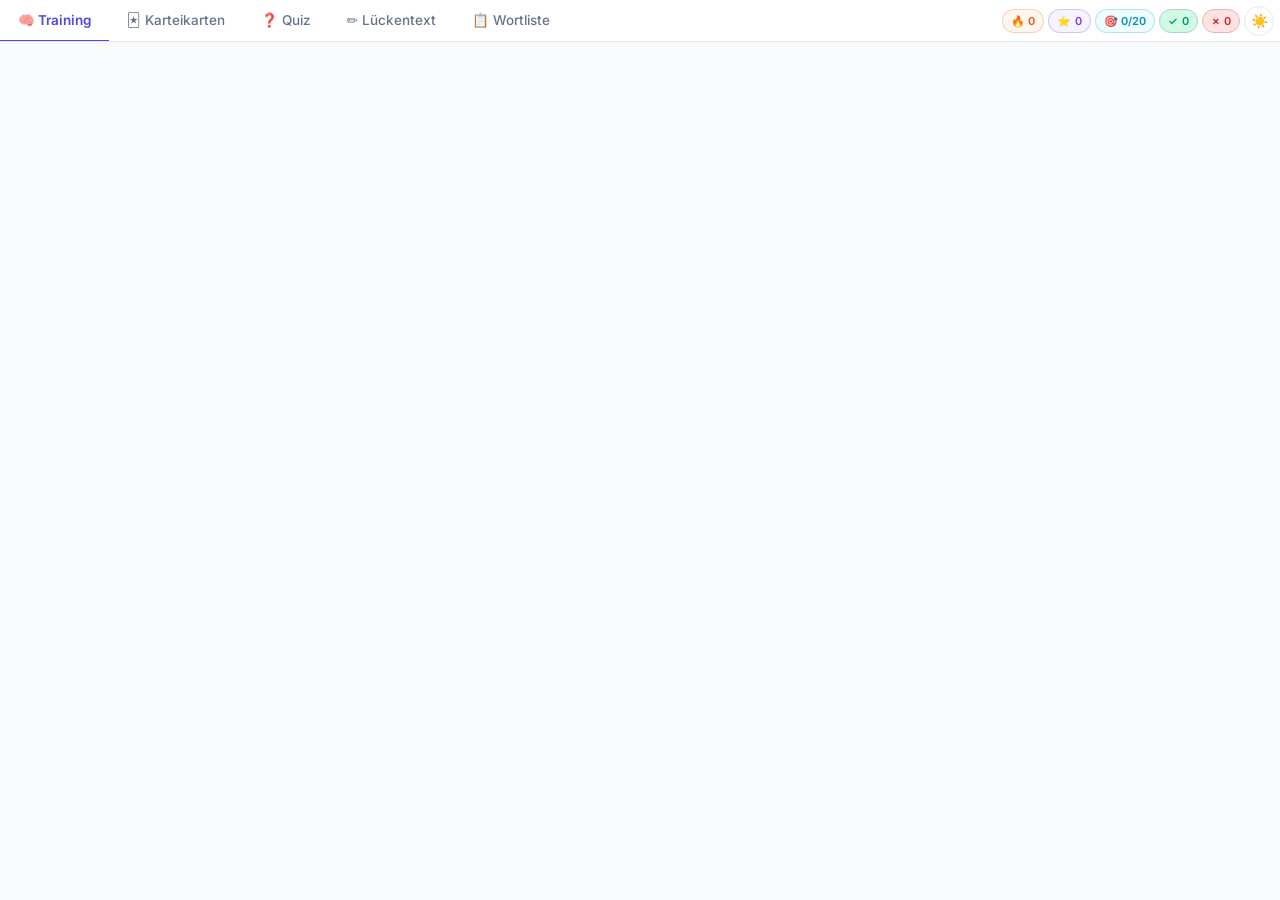
==== English_Trainer.html @ cdb7d118 "JS ANpassung" ====
<!DOCTYPE html>
<html lang="de">
<head>
<meta charset="UTF-8">
<meta name="viewport" content="width=device-width, initial-scale=1.0">
<link rel="manifest" href="manifest.json">
<meta name="theme-color" content="#4f46e5">
<meta name="apple-mobile-web-app-capable" content="yes">
<meta name="apple-mobile-web-app-status-bar-style" content="default">
<meta name="apple-mobile-web-app-title" content="English Trainer">
<link rel="apple-touch-icon" href="icon-192.png">
<title>English Trainer 🇬🇧</title>
<link rel="preconnect" href="https://fonts.googleapis.com">
<link rel="preconnect" href="https://fonts.gstatic.com" crossorigin>
<link href="https://fonts.googleapis.com/css2?family=Inter:wght@400;500;600;700;800&display=swap" rel="stylesheet">
<style>
/* ─────────────────────────────────────────────
   Theme variables (Notion / Linear-Stil)
   ─────────────────────────────────────────────*/
:root {
  --primary: #4f46e5;
  --primary2: #6366f1;
  --primary-soft: #818cf8;
  --primary-bg: #eef2ff;
  --ok: #059669;
  --ok-bg: #d1fae5;
  --ok-text: #065f46;
  --err: #dc2626;
  --err-bg: #fee2e2;
  --err-text: #991b1b;
  --warn: #f59e0b;
  --warn-bg: #fef3c7;
  --warn-text: #92400e;
  --bg: #f8fafc;
  --card: #ffffff;
  --card-hover: #fafbff;
  --text: #0f172a;
  --text-soft: #334155;
  --muted: #64748b;
  --border: #e5e7eb;
  --border-strong: #cbd5e1;
  --header-bg: rgba(255,255,255,.85);
  --nav-bg: rgba(255,255,255,.9);
  --sh-sm: 0 1px 2px rgba(15,23,42,.04), 0 1px 3px rgba(15,23,42,.05);
  --sh: 0 1px 2px rgba(15,23,42,.04), 0 4px 12px rgba(15,23,42,.06);
  --sh-lg: 0 10px 30px rgba(15,23,42,.10), 0 4px 10px rgba(15,23,42,.04);
  --radius: 14px;
  --radius-sm: 10px;
  --radius-lg: 18px;
  --radius-full: 9999px;
}
body.dark {
  --primary: #818cf8;
  --primary2: #a5b4fc;
  --primary-soft: #6366f1;
  --primary-bg: rgba(129,140,248,.12);
  --ok: #34d399;
  --ok-bg: rgba(52,211,153,.14);
  --ok-text: #a7f3d0;
  --err: #f87171;
  --err-bg: rgba(248,113,113,.14);
  --err-text: #fecaca;
  --warn: #fbbf24;
  --warn-bg: rgba(251,191,36,.14);
  --warn-text: #fde68a;
  --bg: #0b1220;
  --card: #111a2e;
  --card-hover: #15203a;
  --text: #e2e8f0;
  --text-soft: #cbd5e1;
  --muted: #94a3b8;
  --border: #1f2a44;
  --border-strong: #334155;
  --header-bg: rgba(13,21,38,.85);
  --nav-bg: rgba(13,21,38,.9);
  --sh-sm: 0 1px 2px rgba(0,0,0,.4);
  --sh: 0 2px 6px rgba(0,0,0,.35), 0 8px 20px rgba(0,0,0,.25);
  --sh-lg: 0 16px 40px rgba(0,0,0,.55), 0 4px 12px rgba(0,0,0,.3);
}

*{box-sizing:border-box;margin:0;padding:0;}
html,body{min-height:100vh;}
body{font-family:'Inter','Segoe UI',system-ui,-apple-system,sans-serif;background:var(--bg);color:var(--text);-webkit-font-smoothing:antialiased;-moz-osx-font-smoothing:grayscale;transition:background-color .3s ease, color .3s ease;font-feature-settings:'cv02','cv03','cv04','cv11';}

/* ── Header ── */
header{display:none;}
.hd-stats{display:flex;gap:4px;align-items:center;padding:0 6px 0 2px;flex-shrink:0;}
.stat{padding:4px 8px;border-radius:var(--radius-full);font-weight:600;font-size:11px;letter-spacing:.01em;border:1px solid var(--border);background:var(--card);}
.stat-ok{color:var(--ok);border-color:color-mix(in srgb,var(--ok) 25%,var(--border));background:var(--ok-bg);}
.stat-err{color:var(--err);border-color:color-mix(in srgb,var(--err) 25%,var(--border));background:var(--err-bg);}
.theme-toggle{width:30px;height:30px;border-radius:var(--radius-full);border:1px solid var(--border);background:transparent;color:var(--text);cursor:pointer;font-size:14px;display:inline-flex;align-items:center;justify-content:center;flex-shrink:0;}
.theme-toggle:hover{background:var(--card);}

/* ── Tabs ── */
nav{background:var(--nav-bg);backdrop-filter:saturate(180%) blur(10px);-webkit-backdrop-filter:saturate(180%) blur(10px);display:flex;align-items:center;border-bottom:1px solid var(--border);position:sticky;top:0;z-index:10;}.nav-tabs{display:flex;flex:1;overflow-x:auto;min-width:0;}
.tab{padding:12px 18px;border:none;background:none;cursor:pointer;font-family:inherit;font-size:13.5px;font-weight:500;color:var(--muted);white-space:nowrap;border-bottom:2px solid transparent;margin-bottom:-1px;transition:color .18s ease, border-color .18s ease, background .18s ease;}
.tab:hover{color:var(--text);background:var(--primary-bg);}
.tab.active{color:var(--primary);border-bottom-color:var(--primary);font-weight:600;}

/* ── Main ── */
main{padding:28px 24px 60px;max-width:820px;margin:0 auto;}

/* ── Progress bar ── */
.progress-wrap{margin-bottom:20px;}
.progress-label{display:flex;justify-content:space-between;font-size:12px;color:var(--muted);margin-bottom:6px;letter-spacing:.02em;font-weight:500;}
.progress-bar{height:5px;background:var(--border);border-radius:var(--radius-full);overflow:hidden;}
.progress-fill{height:100%;background:linear-gradient(90deg,var(--primary-soft),var(--primary));border-radius:var(--radius-full);transition:width .45s cubic-bezier(.4,0,.2,1);}

/* ── Flashcard ── */
.scene{perspective:1400px;height:460px;margin-bottom:14px;}
.flashcard{width:100%;height:100%;position:relative;transform-style:preserve-3d;transition:transform .65s cubic-bezier(.4,0,.2,1);cursor:pointer;}
.flashcard.flipped{transform:rotateY(180deg);}
.face{position:absolute;inset:0;backface-visibility:hidden;-webkit-backface-visibility:hidden;border-radius:var(--radius-lg);background:var(--card);box-shadow:var(--sh-lg);border:1px solid var(--border);display:flex;flex-direction:column;align-items:center;justify-content:center;padding:20px 16px;overflow:hidden;}
.face-back{transform:rotateY(180deg);align-items:flex-start;justify-content:flex-start;overflow-y:auto;-webkit-overflow-scrolling:touch;}.face.face-back{overflow:hidden auto;}

.fc-image{width:100%;max-height:220px;object-fit:cover;border-radius:var(--radius-sm);margin-bottom:18px;box-shadow:var(--sh-sm);}
.fc-img-placeholder{width:84px;height:84px;border-radius:50%;display:flex;align-items:center;justify-content:center;font-size:36px;margin-bottom:18px;background:var(--primary-bg);color:var(--primary);}
.fc-word{font-size:34px;font-weight:800;color:var(--text);text-align:center;line-height:1.15;margin-bottom:8px;letter-spacing:-.02em;}
.fc-pronunciation{font-size:15px;color:var(--muted);margin-bottom:14px;font-family:'Inter',sans-serif;letter-spacing:.01em;}
.fc-badges{display:flex;gap:8px;flex-wrap:wrap;justify-content:center;margin-bottom:14px;}
.fc-hint{font-size:12px;color:var(--muted);opacity:.7;position:absolute;bottom:18px;letter-spacing:.02em;}

.back-translation{font-size:24px;font-weight:700;color:var(--text);margin-bottom:14px;letter-spacing:-.01em;}
.back-def{font-size:14px;line-height:1.65;color:var(--text-soft);margin-bottom:16px;border-left:3px solid var(--primary);padding-left:12px;}
.back-ex{font-size:13px;color:var(--text-soft);line-height:1.6;background:var(--primary-bg);border-radius:var(--radius-sm);padding:10px 14px;margin-bottom:8px;}
.back-ex strong{color:var(--primary);font-size:11px;display:block;margin-bottom:4px;letter-spacing:.04em;font-weight:600;}
.fc-front-example{font-size:13px;color:var(--text-soft);font-style:italic;line-height:1.6;background:var(--primary-bg);border-radius:var(--radius-sm);padding:10px 14px;text-align:center;margin-top:10px;width:100%;}
.back-translation-small{font-size:13px;color:var(--muted);margin-top:14px;padding-top:12px;border-top:1px solid var(--border);}
.back-section-label{font-size:11px;font-weight:600;text-transform:uppercase;letter-spacing:.06em;color:var(--muted);margin-bottom:6px;}

.fc-actions{display:flex;gap:12px;justify-content:center;margin-top:4px;}
@media(max-width:540px){
  .fc-actions{position:fixed;bottom:0;left:0;right:0;margin:0;padding:10px 12px;padding-bottom:max(10px,env(safe-area-inset-bottom));background:var(--card);border-top:1px solid var(--border);z-index:54;gap:8px;}
  .fc-actions .btn{flex:1;padding:14px 10px;font-size:15px;}
}

/* ── Quiz ── */
.quiz-question{background:var(--card);border-radius:var(--radius);padding:28px;box-shadow:var(--sh);border:1px solid var(--border);margin-bottom:18px;text-align:center;}
.quiz-word{font-size:32px;font-weight:800;color:var(--text);margin-bottom:8px;letter-spacing:-.02em;}
.quiz-sub{font-size:13px;color:var(--muted);letter-spacing:.02em;text-transform:uppercase;font-weight:500;}
.quiz-dir-row,.dir-toggle-row{display:flex;gap:5px;margin-bottom:8px;}
.qdt-btn{flex:1;padding:7px 6px;border-radius:8px;border:1.5px solid var(--border);background:var(--card);font-size:12px;font-weight:600;color:var(--muted);cursor:pointer;transition:background .15s,color .15s,border-color .15s;}
.qdt-btn.active{background:var(--primary);color:#fff;border-color:var(--primary);}
.quiz-choices{display:grid;grid-template-columns:1fr 1fr;gap:10px;margin-bottom:16px;}
.choice{padding:14px 16px;background:var(--card);border:1.5px solid var(--border);border-radius:var(--radius-sm);cursor:pointer;font-family:inherit;font-size:14px;font-weight:500;transition:all .18s ease;text-align:left;color:var(--text);display:-webkit-box;-webkit-line-clamp:2;-webkit-box-orient:vertical;overflow:hidden;}
.choice:hover:not(:disabled){border-color:var(--primary);background:var(--primary-bg);transform:translateY(-1px);box-shadow:var(--sh-sm);}
.choice.correct{border-color:var(--ok);background:var(--ok-bg);color:var(--ok-text);animation:pulseOk .6s ease;}
.choice.wrong{border-color:var(--err);background:var(--err-bg);color:var(--err-text);}
.choice:disabled{cursor:default;}
@keyframes pulseOk{0%{box-shadow:0 0 0 0 color-mix(in srgb,var(--ok) 45%,transparent);}70%{box-shadow:0 0 0 12px transparent;}100%{box-shadow:0 0 0 0 transparent;}}
.quiz-feedback{text-align:center;font-size:14px;font-weight:600;padding:12px;border-radius:var(--radius-sm);margin-bottom:12px;}
.quiz-feedback.ok{background:var(--ok-bg);color:var(--ok-text);}
.quiz-feedback.err{background:var(--err-bg);color:var(--err-text);}

/* ── Fill-in-the-blank ── */
.fill-card{background:var(--card);border-radius:var(--radius);padding:28px;box-shadow:var(--sh);border:1px solid var(--border);margin-bottom:18px;}
.fill-label{font-size:11px;font-weight:600;text-transform:uppercase;letter-spacing:.06em;color:var(--muted);margin-bottom:14px;}
.fill-sentence{font-size:19px;line-height:1.8;color:var(--text);margin-bottom:20px;}
.blank{display:inline-block;min-width:120px;border-bottom:2.5px solid var(--primary);color:var(--primary);font-weight:700;padding:0 4px;}
.fill-input-row{display:flex;gap:10px;align-items:center;}
.fill-input{flex:1;padding:12px 16px;border:1.5px solid var(--border);border-radius:var(--radius-sm);font-family:inherit;font-size:15px;outline:none;background:var(--card);color:var(--text);transition:border-color .18s ease, box-shadow .18s ease, background .18s ease;}
.fill-input:focus{border-color:var(--primary);box-shadow:0 0 0 3px color-mix(in srgb,var(--primary) 20%,transparent);}
.fill-input.ok{border-color:var(--ok);background:var(--ok-bg);color:var(--ok-text);}
.fill-input.err{border-color:var(--err);background:var(--err-bg);color:var(--err-text);}
.fill-input.live-ok{border-color:var(--ok);box-shadow:0 0 0 3px color-mix(in srgb,var(--ok) 18%,transparent);}
.fill-result{margin-top:14px;padding:12px 16px;border-radius:var(--radius-sm);font-size:14px;line-height:1.6;}
.fill-result.ok{background:var(--ok-bg);color:var(--ok-text);}
.fill-result.err{background:var(--err-bg);color:var(--err-text);}

/* ── Word List ── */
.list-header{display:flex;justify-content:space-between;align-items:baseline;gap:12px;flex-wrap:wrap;margin-bottom:14px;}
.list-header h2{font-size:16px;font-weight:700;color:var(--text);letter-spacing:-.01em;}
.search-bar{position:relative;margin-bottom:14px;}
.search-bar input{width:100%;padding:11px 14px 11px 38px;border:1.5px solid var(--border);border-radius:var(--radius-sm);font-family:inherit;font-size:14px;outline:none;background:var(--card);color:var(--text);transition:border-color .18s ease, box-shadow .18s ease;}
.search-bar input:focus{border-color:var(--primary);box-shadow:0 0 0 3px color-mix(in srgb,var(--primary) 18%,transparent);}
.search-bar::before{content:'🔍';position:absolute;left:12px;top:50%;transform:translateY(-50%);font-size:13px;opacity:.7;pointer-events:none;}
.search-clear{position:absolute;right:10px;top:50%;transform:translateY(-50%);border:none;background:transparent;cursor:pointer;color:var(--muted);font-size:16px;padding:4px;line-height:1;border-radius:var(--radius-full);display:none;}
.search-clear:hover{color:var(--text);background:var(--border);}
.search-bar.has-value .search-clear{display:inline-block;}
.list-filters{display:flex;gap:6px;flex-wrap:wrap;margin-bottom:14px;}
.filter-btn{padding:5px 12px;border-radius:var(--radius-full);border:1px solid var(--border);background:var(--card);cursor:pointer;font-family:inherit;font-size:12.5px;font-weight:500;color:var(--muted);transition:all .18s ease;display:inline-flex;align-items:center;gap:4px;}
.filter-btn:hover{border-color:var(--primary);color:var(--text);background:var(--primary-bg);}
.filter-btn.active{border-color:var(--primary);color:var(--primary);background:var(--primary-bg);font-weight:600;}
.word-grid{display:grid;grid-template-columns:1fr;gap:10px;}
.word-card{background:var(--card);border-radius:var(--radius);padding:14px 16px;border:1px solid var(--border);cursor:pointer;transition:transform .15s ease, box-shadow .15s ease, border-color .15s ease;}
.word-card:hover{transform:translateY(-1px);box-shadow:var(--sh);border-color:var(--border-strong);}
.wc-top{display:flex;align-items:center;gap:12px;}
.wc-thumb{width:52px;height:52px;border-radius:var(--radius-sm);object-fit:cover;flex-shrink:0;box-shadow:var(--sh-sm);}
.wc-thumb-fallback{width:52px;height:52px;border-radius:var(--radius-sm);background:var(--primary-bg);color:var(--primary);display:flex;align-items:center;justify-content:center;font-size:22px;flex-shrink:0;}
.wc-body{flex:1;min-width:0;}
.wc-title-row{display:flex;align-items:center;gap:8px;flex-wrap:wrap;}
.wc-word{font-size:16px;font-weight:700;color:var(--text);letter-spacing:-.01em;}
.wc-pron{font-size:12.5px;color:var(--muted);}
.wc-translation{font-size:13.5px;color:var(--text-soft);margin-top:3px;}
.wc-meta{display:flex;gap:5px;align-items:center;flex-wrap:wrap;margin-left:auto;}
.wc-chev{color:var(--muted);font-size:14px;transition:transform .2s ease;margin-left:4px;}
.word-card.open .wc-chev{transform:rotate(180deg);}
.wc-detail{margin-top:14px;border-top:1px solid var(--border);padding-top:12px;display:none;}
.wc-detail.open{display:block;}
.wc-detail p{font-size:13px;line-height:1.65;color:var(--text-soft);margin-bottom:8px;}
.wc-detail-img{width:100%;max-height:180px;object-fit:cover;border-radius:var(--radius-sm);margin-bottom:10px;box-shadow:var(--sh-sm);}
.wc-ex{background:var(--primary-bg);border-radius:var(--radius-sm);padding:8px 12px;font-size:13px;line-height:1.55;margin-bottom:6px;color:var(--text-soft);}

/* ── Empty / summary ── */
.summary-card{background:var(--card);border:1px solid var(--border);border-radius:var(--radius-lg);padding:44px 36px;box-shadow:var(--sh);text-align:center;}
.summary-emoji{font-size:54px;margin-bottom:14px;}
.summary-card h2{font-size:22px;font-weight:700;color:var(--text);margin-bottom:6px;letter-spacing:-.01em;}
.summary-card p{color:var(--muted);font-size:14.5px;margin-bottom:22px;}
.summary-stats{display:flex;gap:28px;justify-content:center;margin-bottom:24px;}
.ss{text-align:center;}
.ss-num{font-size:38px;font-weight:800;letter-spacing:-.02em;}
.ss-ok .ss-num{color:var(--ok);}
.ss-err .ss-num{color:var(--err);}
.ss-label{font-size:12px;color:var(--muted);letter-spacing:.04em;text-transform:uppercase;font-weight:500;}

/* ── Badges ── */
.badge{display:inline-flex;align-items:center;padding:2px 9px;border-radius:var(--radius-full);font-size:11px;font-weight:600;line-height:1.5;letter-spacing:.01em;border:1px solid transparent;}
.badge-A1,.badge-A2{background:var(--ok-bg);color:var(--ok-text);}
.badge-B1,.badge-B2{background:var(--warn-bg);color:var(--warn-text);}
.badge-C1,.badge-C2{background:var(--err-bg);color:var(--err-text);}
.badge-type{background:var(--primary-bg);color:var(--primary);}
.badge-cat-TV{background:#FEF3C7;color:#92400E;}
.badge-cat-Books{background:#EDE9FE;color:#5B21B6;}
.badge-cat-Kitchen{background:#D1FAE5;color:#065F46;}
.badge-cat-none{background:var(--border);color:var(--muted);}
body.dark .badge-cat-TV{background:rgba(252,211,77,.18);color:#fde68a;}
body.dark .badge-cat-Books{background:rgba(167,139,250,.18);color:#ddd6fe;}
body.dark .badge-cat-Kitchen{background:rgba(52,211,153,.18);color:#a7f3d0;}
.filter-group-label{font-size:11px;font-weight:600;text-transform:uppercase;letter-spacing:.06em;color:var(--muted);margin-bottom:6px;margin-top:10px;}

/* ── Buttons ── */
.btn{padding:10px 18px;border:1px solid transparent;border-radius:var(--radius-sm);cursor:pointer;font-family:inherit;font-size:13.5px;font-weight:600;transition:transform .15s ease, box-shadow .15s ease, background .15s ease, color .15s ease, border-color .15s ease;display:inline-flex;align-items:center;gap:7px;letter-spacing:.01em;}
.btn:hover{transform:translateY(-1px);box-shadow:var(--sh-sm);}
.btn:active{transform:translateY(0);}
.btn-primary{background:var(--primary);color:#fff;}
.btn-primary:hover{background:var(--primary2);}
.btn-ok{background:var(--ok);color:#fff;}
.btn-ok:hover{filter:brightness(1.05);}
.btn-err{background:var(--err);color:#fff;}
.btn-err:hover{filter:brightness(1.05);}
.btn-outline{border-color:var(--primary);color:var(--primary);background:transparent;}
.btn-outline:hover{background:var(--primary-bg);}
.btn-ghost{background:var(--card);color:var(--text);border-color:var(--border);}
.btn-ghost:hover{background:var(--card-hover);border-color:var(--border-strong);}
.btn-sm{padding:7px 14px;font-size:12.5px;}

/* ── Nav buttons row ── */
.nav-row{display:flex;justify-content:center;align-items:center;gap:14px;margin-top:6px;}
.nav-pos{font-size:13px;color:var(--muted);font-weight:500;}

/* ── Responsive ── */
@media(min-width:768px){
  .quiz-choices{grid-template-columns:1fr 1fr;}
  .word-grid{grid-template-columns:1fr 1fr;}
}
@media(max-width:540px){
  .quiz-choices{grid-template-columns:1fr;}
  .fc-word{font-size:22px;}
  main{padding:10px 12px 130px;}
  .hd-stats{gap:4px;}
  .scene{height:320px;}
  .quiz-question{padding:16px 14px;margin-bottom:8px;}
  .face{padding:12px 10px;}
  .quiz-word{font-size:26px;}
  .quiz-sub{font-size:11px;margin-bottom:4px;}
  .fc-front-example{font-size:12px;padding:8px 10px;margin-top:8px;}
  .choice{padding:10px 12px;font-size:13px;min-height:42px;}
  .quiz-choices{gap:6px;margin-bottom:8px;}
  .quiz-feedback{font-size:13px;padding:10px;}
  .fill-card{padding:12px 12px;margin-bottom:8px;}
  .fill-sentence{font-size:17px;}
  .fill-label{font-size:10px;margin-bottom:10px;}
  .nav-row{display:none;}
  .tab .tab-label{display:none;}
  .tab{padding:8px 9px;font-size:14px;}
  .round-result{padding:16px 14px 80px;}
  .round-score-circle{width:100px;height:100px;}
  .round-score-num{font-size:28px;}
  .srs-dash{grid-template-columns:repeat(2,1fr);}
}


/* ── Flash-Modus Runden-Picker ── */
.flash-picker{background:var(--card);border:1px solid var(--border);border-radius:var(--radius-lg);padding:20px 16px;box-shadow:var(--sh);text-align:center;max-width:420px;margin:0 auto;}
.flash-picker-emoji{font-size:52px;margin-bottom:12px;line-height:1;}
.flash-picker h2{font-size:20px;font-weight:800;letter-spacing:-.02em;margin-bottom:6px;color:var(--text);}
.flash-picker p{color:var(--muted);font-size:14px;margin-bottom:22px;line-height:1.5;}
.flash-picker-grid{display:grid;grid-template-columns:1fr 1fr;gap:10px;margin-bottom:10px;}
.fp-btn{padding:18px 10px;background:var(--card);border:1.5px solid var(--border);border-radius:var(--radius-sm);cursor:pointer;font-family:inherit;font-size:15px;font-weight:700;color:var(--text);transition:all .18s ease;line-height:1.2;}
.fp-btn small{display:block;font-size:11px;font-weight:400;color:var(--muted);margin-top:3px;}
.fp-btn:hover{border-color:var(--primary);background:var(--primary-bg);color:var(--primary);}
.fp-btn:hover small{color:var(--primary);}
.fp-btn.fp-featured{border-color:var(--primary);background:var(--primary-bg);color:var(--primary);}
.fp-btn.fp-featured small{color:var(--primary-soft);}
.fp-btn-all{width:100%;padding:12px;background:transparent;border:1px dashed var(--border-strong);border-radius:var(--radius-sm);cursor:pointer;font-family:inherit;font-size:13.5px;font-weight:500;color:var(--muted);transition:all .18s ease;}
.fp-btn-all:hover{color:var(--text);border-color:var(--primary);}

/* ── Quiz-Bild-Header ── */
.quiz-img-wrap{width:100%;height:200px;background:var(--primary-bg);display:flex;align-items:center;justify-content:center;padding:10px;border-radius:var(--radius) var(--radius) 0 0;}
.quiz-img-hd{max-width:100%;max-height:180px;object-fit:contain;border-radius:8px;display:block;}
.quiz-img-ph{width:100%;height:180px;display:flex;align-items:center;justify-content:center;font-size:64px;}
@media(max-width:540px){
  .quiz-img-wrap{height:130px;}
  .quiz-img-hd{max-height:110px;}
  .quiz-img-ph{height:110px;font-size:40px;}
}

.quiz-example{font-size:12px;color:var(--muted);font-style:italic;margin-top:8px;padding:6px 10px;background:var(--bg);border-radius:var(--radius-sm);text-align:left;line-height:1.55;border-left:2px solid var(--border);}
.quiz-example .ex-blank{font-weight:700;color:var(--primary);font-style:normal;background:var(--primary-bg);padding:1px 4px;border-radius:3px;}
@media(max-width:540px){.quiz-example{font-size:11px;margin-top:6px;padding:5px 8px;}}
/* ── Auto-Advance Timer-Bar (korrekte Antwort) ── */
.auto-adv-bar{height:3px;background:var(--border);border-radius:var(--radius-full);overflow:hidden;margin-top:8px;}
.auto-adv-fill{height:100%;background:var(--ok);border-radius:var(--radius-full);animation:autoFill 1.5s linear forwards;}
@keyframes autoFill{from{width:0%}to{width:100%}}

/* ── Sticky Mobile Action Bar (Weiter / Überspringen) ── */
#mobileNextBar{
  display:none;
  position:fixed;
  bottom:0;left:0;right:0;
  background:var(--card);
  border-top:1px solid var(--border);
  padding:10px 16px;
  padding-bottom:max(10px,env(safe-area-inset-bottom));
  z-index:60;
  box-shadow:0 -4px 20px rgba(15,23,42,.14);
  animation:slideUp .22s cubic-bezier(.4,0,.2,1);
}
@keyframes slideUp{from{transform:translateY(100%);}to{transform:translateY(0);}}
#mobileNextBar .mnb-btn{
  display:block;width:100%;padding:15px;
  background:var(--primary);color:#fff;border:none;
  border-radius:var(--radius-sm);font-family:inherit;
  font-size:16px;font-weight:700;cursor:pointer;
  letter-spacing:.01em;transition:filter .15s;
}
#mobileNextBar .mnb-btn:active{filter:brightness(.92);}
@media(min-width:541px){#mobileNextBar{display:none !important;}}

/* ── Subtle focus ring for accessibility ── */
:focus-visible{outline:2px solid var(--primary);outline-offset:2px;border-radius:var(--radius-sm);}

/* ═══════════════════════════════════════════════
   🧠 SRS (Spaced Repetition) – Dashboard, Level-Badges, Training-Buttons
   ═══════════════════════════════════════════════ */
.srs-dash{display:grid;grid-template-columns:repeat(4,1fr);gap:10px;margin-bottom:20px;}
.srs-dash-item{background:var(--card);border:1px solid var(--border);border-radius:var(--radius);padding:14px 12px;text-align:center;box-shadow:var(--sh-sm);transition:transform .15s ease, box-shadow .15s ease;}
.srs-dash-item:hover{transform:translateY(-2px);box-shadow:var(--sh);}
.srs-dash-num{font-size:26px;font-weight:800;line-height:1;color:var(--text);letter-spacing:-.02em;}
.srs-dash-label{font-size:11px;font-weight:600;color:var(--muted);text-transform:uppercase;letter-spacing:.06em;margin-top:6px;}
.srs-dash-item.due .srs-dash-num{color:var(--primary);}
.srs-dash-item.new .srs-dash-num{color:var(--warn);}
.srs-dash-item.learn .srs-dash-num{color:#2563eb;}
.srs-dash-item.mastered .srs-dash-num{color:var(--ok);}
@media (max-width:640px){
  .srs-dash{grid-template-columns:repeat(2,1fr);}
}

.srs-actions{display:flex;gap:10px;justify-content:center;flex-wrap:wrap;margin-top:14px;}
.srs-actions .btn{min-width:150px;}
.btn-srs-ok{background:var(--ok);color:#fff;border:1px solid var(--ok);}
.btn-srs-ok:hover{filter:brightness(.95);}
.btn-srs-err{background:var(--err);color:#fff;border:1px solid var(--err);}
.btn-srs-err:hover{filter:brightness(.95);}

.srs-empty{background:var(--card);border:1px solid var(--border);border-radius:var(--radius-lg);padding:48px 28px;text-align:center;box-shadow:var(--sh);}
.srs-empty-emoji{font-size:54px;margin-bottom:14px;}
.srs-empty h2{font-size:22px;font-weight:700;margin-bottom:6px;}
.srs-empty p{color:var(--muted);font-size:14.5px;margin-bottom:22px;}

/* Level-Badges */
.level-badge{display:inline-flex;align-items:center;gap:4px;padding:2px 8px;border-radius:var(--radius-full);font-size:11px;font-weight:600;letter-spacing:.02em;border:1px solid transparent;}
.lvl-0{background:var(--warn-bg);color:var(--warn-text);border-color:rgba(245,158,11,.3);}
.lvl-1,.lvl-2{background:#dbeafe;color:#1e40af;border-color:rgba(37,99,235,.25);}
body.dark .lvl-1,body.dark .lvl-2{background:rgba(59,130,246,.15);color:#93c5fd;border-color:rgba(59,130,246,.35);}
.lvl-3,.lvl-4{background:#e0e7ff;color:#3730a3;border-color:rgba(79,70,229,.25);}
body.dark .lvl-3,body.dark .lvl-4{background:rgba(129,140,248,.15);color:#c7d2fe;border-color:rgba(129,140,248,.35);}
.lvl-5,.lvl-6{background:#f3e8ff;color:#6b21a8;border-color:rgba(147,51,234,.25);}
body.dark .lvl-5,body.dark .lvl-6{background:rgba(168,85,247,.15);color:#e9d5ff;border-color:rgba(168,85,247,.35);}
.lvl-7{background:var(--ok-bg);color:var(--ok-text);border-color:rgba(5,150,105,.3);}
.due-pill{display:inline-block;background:var(--primary-bg);color:var(--primary);font-size:10px;font-weight:700;padding:1px 7px;border-radius:var(--radius-full);letter-spacing:.04em;text-transform:uppercase;margin-left:6px;}

.srs-settings-row{display:flex;justify-content:flex-end;margin-top:18px;}
.srs-reset-btn{background:transparent;color:var(--muted);border:1px dashed var(--border-strong);padding:6px 12px;border-radius:var(--radius-sm);font-size:12px;font-weight:500;cursor:pointer;transition:color .15s, border-color .15s;}
.srs-reset-btn:hover{color:var(--err);border-color:var(--err);}

.srs-intro{background:var(--primary-bg);border:1px solid rgba(99,102,241,.25);border-radius:var(--radius);padding:8px 12px;margin-bottom:10px;font-size:12px;color:var(--text-soft);}
.srs-intro strong{color:var(--primary);}

/* Sync-Badge & Leiste */
.sync-row{display:flex;justify-content:flex-end;align-items:center;gap:8px;margin-bottom:12px;flex-wrap:wrap;}
.sync-badge{display:inline-flex;align-items:center;gap:6px;padding:5px 12px;border-radius:var(--radius-full);font-size:12px;font-weight:600;letter-spacing:.01em;border:1px solid var(--border);background:var(--card);cursor:pointer;user-select:none;transition:all .15s ease;}
.sync-badge:hover{border-color:var(--border-strong);background:var(--card-hover);}
.sync-ok{color:var(--ok);border-color:color-mix(in srgb,var(--ok) 25%,var(--border));background:var(--ok-bg);}
.sync-off{color:var(--muted);border-style:dashed;}
.sync-err{color:var(--err);border-color:color-mix(in srgb,var(--err) 25%,var(--border));background:var(--err-bg);}
.sync-active{color:var(--primary);border-color:color-mix(in srgb,var(--primary) 30%,var(--border));background:var(--primary-bg);}
.sync-manual-btn{background:transparent;border:1px solid var(--border);color:var(--muted);padding:5px 12px;border-radius:var(--radius-full);font-size:12px;font-weight:500;cursor:pointer;transition:all .15s ease;}
.sync-manual-btn:hover{color:var(--primary);border-color:var(--primary);}

/* Modal */
.modal-overlay{position:fixed;inset:0;background:rgba(15,23,42,.55);backdrop-filter:blur(4px);display:none;align-items:center;justify-content:center;z-index:100;padding:18px;}
.modal-overlay.open{display:flex;}
.modal{background:var(--card);color:var(--text);border-radius:var(--radius-lg);padding:24px;max-width:520px;width:100%;box-shadow:var(--sh-lg);border:1px solid var(--border);max-height:90vh;overflow-y:auto;}
.modal h2{font-size:19px;font-weight:700;letter-spacing:-.01em;margin-bottom:6px;}
.modal .modal-sub{color:var(--muted);font-size:13px;margin-bottom:16px;line-height:1.5;}
.modal label{display:block;font-size:12px;font-weight:600;color:var(--text-soft);margin-bottom:6px;letter-spacing:.02em;}
.modal .input{width:100%;padding:10px 12px;border:1px solid var(--border-strong);border-radius:var(--radius-sm);font-family:inherit;font-size:13px;background:var(--bg);color:var(--text);margin-bottom:14px;transition:border-color .15s;}
.modal .input:focus{outline:none;border-color:var(--primary);}
.modal .input.mono{font-family:'SFMono-Regular',Consolas,'Liberation Mono',Menlo,monospace;font-size:12px;}
.modal .hint{font-size:12.5px;color:var(--muted);background:var(--primary-bg);border-left:3px solid var(--primary);padding:10px 12px;border-radius:var(--radius-sm);margin-bottom:14px;line-height:1.5;}
.modal .hint code{background:var(--card);padding:1px 6px;border-radius:4px;font-size:11.5px;}
.modal .modal-msg{font-size:13px;margin:10px 0;min-height:18px;}
.modal-actions{display:flex;gap:10px;justify-content:flex-end;flex-wrap:wrap;margin-top:16px;}

/* ── Header-Stat-Badges (Streak, XP, Tagesziel) ── */
.hd-stats{flex-wrap:wrap;}
.stat-streak{color:#ea580c;border-color:rgba(234,88,12,.25);background:#fff7ed;}
body.dark .stat-streak{color:#fdba74;background:rgba(234,88,12,.18);border-color:rgba(234,88,12,.4);}
.stat-xp{color:#7c3aed;border-color:rgba(124,58,237,.25);background:#f5f3ff;}
body.dark .stat-xp{color:#c4b5fd;background:rgba(124,58,237,.18);border-color:rgba(124,58,237,.4);}
.stat-goal{color:#0891b2;border-color:rgba(8,145,178,.25);background:#ecfeff;}
body.dark .stat-goal{color:#67e8f9;background:rgba(8,145,178,.18);border-color:rgba(8,145,178,.4);}
@media (max-width:680px){
  .hd-stats .stat-ok,.hd-stats .stat-err{display:none;} /* Platz sparen am Handy */
}

/* ── Combo-Badge in Quiz/Fill Feedback ── */
.combo-badge{display:inline-block;margin-left:6px;background:linear-gradient(90deg,#f59e0b,#ea580c);color:#fff;padding:2px 10px;border-radius:var(--radius-full);font-size:12px;font-weight:700;letter-spacing:.02em;animation:pop .35s cubic-bezier(.34,1.56,.64,1);}
@keyframes pop{0%{transform:scale(.7);opacity:0;}100%{transform:scale(1);opacity:1;}}

/* ── 10er-Runden-Auswertung ── */
.round-result{background:var(--card);border:1px solid var(--border);border-radius:var(--radius-lg);box-shadow:var(--sh);padding:20px 18px 80px;text-align:center;}
.round-emoji{font-size:44px;margin-bottom:4px;line-height:1;}
.round-title{font-size:20px;font-weight:800;letter-spacing:-.02em;margin-bottom:4px;}
.round-msg{color:var(--muted);font-size:13px;margin-bottom:12px;}
.round-score-circle{display:inline-flex;flex-direction:column;align-items:center;justify-content:center;width:120px;height:120px;border-radius:50%;background:var(--primary-bg);border:5px solid var(--primary);margin:4px auto 12px;}
.round-score-num{font-size:34px;font-weight:800;color:var(--primary);line-height:1;letter-spacing:-.03em;}
.round-score-of{font-size:18px;font-weight:600;color:var(--primary-soft);}
.round-score-pct{margin-top:4px;font-size:14px;font-weight:600;color:var(--text-soft);}
.round-mini-stats{display:flex;flex-wrap:wrap;justify-content:center;gap:8px;margin:10px auto 6px;max-width:560px;}
.rm{background:var(--bg);border:1px solid var(--border);border-radius:var(--radius-sm);padding:8px 14px;min-width:72px;}
.rm-num{font-size:16px;font-weight:700;color:var(--text);}
.rm-lbl{font-size:10px;color:var(--muted);font-weight:600;text-transform:uppercase;letter-spacing:.05em;margin-top:1px;}
.rm-err .rm-num{color:var(--err);}
.rm-bonus{background:linear-gradient(135deg,rgba(245,158,11,.18),rgba(234,88,12,.12));border-color:rgba(234,88,12,.35);}
.rm-bonus .rm-num{color:#ea580c;}
.round-wrong-list{margin:12px auto 0;text-align:left;background:var(--err-bg);border:1px solid color-mix(in srgb,var(--err) 25%,var(--border));border-radius:var(--radius-sm);padding:10px 14px;max-width:560px;max-height:140px;overflow-y:auto;}
.round-wrong-head{font-size:13px;font-weight:700;color:var(--err-text);margin-bottom:8px;letter-spacing:.02em;}
.round-wrong-item{font-size:14px;color:var(--text-soft);padding:4px 0;border-bottom:1px solid color-mix(in srgb,var(--err) 12%,transparent);}
.round-wrong-item:last-child{border-bottom:none;}
.round-wrong-item .muted{color:var(--muted);margin-left:6px;}
.round-actions{display:none;}

/* ── Tagesziel-Ring + Accuracy-Trend (auf Training-Dashboard) ── */
.goal-row{display:grid;grid-template-columns:auto 1fr;gap:16px;align-items:center;margin-bottom:18px;background:var(--card);border:1px solid var(--border);border-radius:var(--radius);padding:16px 18px;box-shadow:var(--sh-sm);}
.goal-ring-wrap{position:relative;width:78px;height:78px;flex-shrink:0;}
.goal-ring-wrap svg{transform:rotate(-90deg);}
.goal-ring-bg{fill:none;stroke:var(--border);stroke-width:8;}
.goal-ring-fill{fill:none;stroke:var(--primary);stroke-width:8;stroke-linecap:round;transition:stroke-dashoffset .6s cubic-bezier(.4,0,.2,1);}
.goal-ring-text{position:absolute;inset:0;display:flex;flex-direction:column;align-items:center;justify-content:center;font-weight:700;}
.goal-ring-num{font-size:18px;color:var(--text);line-height:1;}
.goal-ring-of{font-size:11px;color:var(--muted);}
.goal-meta{display:flex;flex-direction:column;gap:6px;}
.goal-meta-line{display:flex;justify-content:space-between;font-size:13px;color:var(--text-soft);}
.goal-meta-line strong{font-weight:700;color:var(--text);}
.trend-up{color:var(--ok);}
.trend-down{color:var(--err);}
.trend-flat{color:var(--muted);}
.goal-edit{font-size:11px;color:var(--muted);cursor:pointer;text-decoration:underline dashed;background:none;border:none;padding:0;font-family:inherit;}
.goal-edit:hover{color:var(--primary);}

/* ── Session-Historie ── */
.history-box{margin-top:22px;background:var(--card);border:1px solid var(--border);border-radius:var(--radius);padding:16px 18px;box-shadow:var(--sh-sm);}
.history-head{font-size:13px;font-weight:700;color:var(--text-soft);text-transform:uppercase;letter-spacing:.06em;margin-bottom:10px;}
.history-row{display:grid;grid-template-columns:auto 1fr auto auto;gap:10px;align-items:center;padding:8px 0;font-size:13.5px;border-bottom:1px solid var(--border);}
.history-row:last-child{border-bottom:none;}
.history-mode{padding:2px 8px;border-radius:var(--radius-full);background:var(--primary-bg);color:var(--primary);font-size:11.5px;font-weight:700;letter-spacing:.02em;}
.history-date{color:var(--muted);font-size:12px;}
.history-score{color:var(--text);font-weight:600;}
.history-score-pct{color:var(--muted);font-size:12px;margin-left:2px;}
.history-empty{color:var(--muted);font-size:13.5px;text-align:center;padding:14px 0;}



/* Karteikarten: SRS-Bewertungszeile */
.srs-rate-row{display:flex;gap:10px;justify-content:center;flex-wrap:wrap;margin-top:14px;}
.srs-rate-row .btn{flex:1;max-width:220px;min-width:140px;font-weight:600;}
@media(max-width:540px){
  .srs-rate-row{position:fixed;bottom:0;left:0;right:0;margin:0;padding:10px 12px;padding-bottom:max(10px,env(safe-area-inset-bottom));background:var(--card);border-top:1px solid var(--border);z-index:55;gap:8px;}
  .srs-rate-row .btn{min-width:0;max-width:none;padding:14px 10px;font-size:15px;}
}
.srs-compact-bar{display:flex;align-items:center;gap:4px;background:var(--card);border:1px solid var(--border);border-radius:var(--radius);padding:10px 14px;margin-bottom:14px;flex-wrap:wrap;}.scb-sep{width:1px;height:36px;background:var(--border);margin:0 4px;flex-shrink:0;}.scb-item{display:flex;flex-direction:column;align-items:center;min-width:46px;flex:1;}.scb-val{font-size:16px;font-weight:700;color:var(--text);line-height:1.1;}.scb-of{font-size:11px;font-weight:400;color:var(--muted);}.scb-label{font-size:10px;color:var(--muted);margin-top:1px;white-space:nowrap;}.scb-prog-wrap{height:3px;width:100%;background:var(--border);border-radius:2px;margin-top:3px;overflow:hidden;}.scb-prog-fill{height:100%;background:var(--accent);border-radius:2px;transition:width .4s ease;}.scb-goal-btn{background:none;border:1px solid var(--border);border-radius:var(--radius-sm);padding:4px 6px;cursor:pointer;color:var(--muted);font-size:12px;flex-shrink:0;align-self:center;}.scb-goal-btn:hover{color:var(--text);border-color:var(--accent);}.scb-due .scb-val{color:#e53e3e;}.scb-new .scb-val{color:#3182ce;}.scb-mastered .scb-val{color:#38a169;}</style>
</head>
<body>

<nav>
  <div class="nav-tabs">
    <button class="tab active" onclick="setMode('train',this)">🧠 <span class="tab-label">Training</span></button>
    <button class="tab" onclick="setMode('flash',this)">🃏 <span class="tab-label">Karteikarten</span></button>
    <button class="tab" onclick="setMode('quiz',this)">❓ <span class="tab-label">Quiz</span></button>
    <button class="tab" onclick="setMode('fill',this)">✏️ <span class="tab-label">Lückentext</span></button>
    <button class="tab" onclick="setMode('list',this)">📋 <span class="tab-label">Wortliste</span></button>
  </div>
  <div class="hd-stats">
    <span class="stat stat-streak" id="statStreak" title="Streak">🔥 0</span>
    <span class="stat stat-xp" id="statXP" title="XP">⭐ 0</span>
    <span class="stat stat-goal" id="statGoal" title="Tagesziel">🎯 0/20</span>
    <span class="stat stat-ok" id="statOk" title="Richtig">✓ 0</span>
    <span class="stat stat-err" id="statErr" title="Falsch">✗ 0</span>
    <button class="theme-toggle" id="themeToggle" onclick="toggleTheme()" aria-label="Theme" title="Hell/Dunkel">🌙</button>
  </div>
</nav>

<main id="app"></main>

<div id="mobileNextBar">
  <button class="mnb-btn" id="mobileNextBtn" onclick="mobileNextAction()">Weiter →</button>
</div>

<script>
/* ═══════════════════════════════════════════════
   WORTLISTE – hier werden neue Wörter eingefügt
   ═══════════════════════════════════════════════ */
const WORDS = [
  {
    id: 1,
    word: "ambitious",
    translation: "ehrgeizig, ambitioniert",
    pronunciation: "/æmˈbɪʃəs/",
    wordType: "Adjektiv",
    definition: "Having a strong desire and determination to succeed.",
    examples: [
      "She is very ambitious and plans to become a CEO before turning 30.",
      "His ambitious goals inspired everyone on the team."
    ],
    imageUrl: "",
    difficulty: "B1",
    dateAdded: "2026-04-02",
    category: "—"
  },
  {
    id: 2,
    word: "resilient",
    translation: "widerstandsfähig, belastbar",
    pronunciation: "/rɪˈzɪliənt/",
    wordType: "Adjektiv",
    definition: "Able to recover quickly from difficulties; tough and flexible.",
    examples: [
      "She is incredibly resilient and bounced back after losing her job within weeks.",
      "The resilient material can withstand extreme temperatures without breaking."
    ],
    imageUrl: "",
    difficulty: "B2",
    dateAdded: "2026-04-02",
    category: "—"
  },
  {
    id: 3,
    word: "Threshold",
    translation: "Schwelle, Grenzwert",
    pronunciation: "/ˈθreʃhoʊld/",
    wordType: "Nomen",
    definition: "The level or point at which something starts or changes; also the strip at the bottom of a doorway.",
    examples: [
      "The threshold for pain varies greatly between individuals.",
      "She stood at the threshold of the doorway, hesitating before stepping inside."
    ],
    imageUrl: "",
    difficulty: "B2",
    dateAdded: "2026-04-02",
    category: "—"
  },
  {
    id: 4,
    word: "to procrastinate",
    translation: "aufschieben, trödeln",
    pronunciation: "/prəˈkræstɪneɪt/",
    wordType: "Verb",
    definition: "To delay or postpone doing something, especially out of habit or laziness.",
    examples: [
      "I tend to procrastinate when I have difficult tasks to complete.",
      "Stop procrastinating and start working on your project now!"
    ],
    imageUrl: "",
    difficulty: "B2",
    dateAdded: "2026-04-02",
    category: "—"
  },
  {
    id: 5,
    word: "Serendipity",
    translation: "glücklicher Zufall, Serendipität",
    pronunciation: "/ˌserənˈdɪpɪti/",
    wordType: "Nomen",
    definition: "The occurrence of events by chance in a happy or beneficial way.",
    examples: [
      "Meeting my best friend at that coffee shop was pure serendipity.",
      "The discovery of penicillin was a remarkable act of serendipity."
    ],
    imageUrl: "",
    difficulty: "C1",
    dateAdded: "2026-04-02",
    category: "—"
  },
  {
    id: 6,
    word: "to refine",
    translation: "verfeinern, verbessern",
    pronunciation: "/rɪˈfaɪn/",
    wordType: "Verb",
    definition: "To improve something by making small changes; to remove impurities and make something purer or more precise.",
    examples: [
      "We need to refine our strategy before presenting it to the board.",
      "The chef constantly refines his recipes to achieve the perfect balance of flavors."
    ],
    imageUrl: "",
    difficulty: "B2",
    dateAdded: "2026-04-02",
    category: "—"
  },
  {
    id: 7,
    word: "inevitable",
    translation: "unvermeidlich, unausweichlich",
    pronunciation: "/ɪˈnevɪtəbl/",
    wordType: "Adjektiv",
    definition: "Certain to happen and impossible to avoid or prevent.",
    examples: [
      "Change is inevitable — you cannot stop progress from happening.",
      "Conflict seemed inevitable as both sides refused to compromise."
    ],
    imageUrl: "",
    difficulty: "B2",
    dateAdded: "2026-04-02",
    category: "—"
  },
  {
    id: 8,
    word: "to struggle",
    translation: "kämpfen, sich abmühen, ringen",
    pronunciation: "/ˈstrʌɡl/",
    wordType: "Verb",
    definition: "To make great efforts to do something difficult; to fight against obstacles or resistance.",
    examples: [
      "She struggled to stay awake during the long, boring meeting.",
      "Many small businesses struggle to survive during their first year."
    ],
    imageUrl: "",
    difficulty: "B1",
    dateAdded: "2026-04-02",
    category: "—"
  },
  {
    id: 9,
    word: "Breakthrough",
    translation: "Durchbruch",
    pronunciation: "/ˈbreɪkθruː/",
    wordType: "Nomen",
    definition: "A sudden and important development or discovery, especially in science or negotiations.",
    examples: [
      "Scientists made a major breakthrough in cancer research last year.",
      "The peace talks finally led to a breakthrough after weeks of difficult negotiations."
    ],
    imageUrl: "",
    difficulty: "B2",
    dateAdded: "2026-04-02",
    category: "—"
  },
  {
    id: 10,
    word: "Fridge",
    translation: "Kühlschrank",
    pronunciation: "/frɪdʒ/",
    wordType: "Nomen",
    definition: "A household appliance used to keep food and drinks cold.",
    examples: [
      "Put the milk back in the fridge after you've used it.",
      "The fridge is nearly empty — we need to go shopping."
    ],
    imageUrl: "https://commons.wikimedia.org/wiki/Special:FilePath/Fridge.jpg?width=400",
    difficulty: "A1",
    dateAdded: "2026-04-03",
    category: "Kitchen/Cooking"
  },
  {
    id: 11,
    word: "Refrigerator",
    translation: "Kühlschrank (formell)",
    pronunciation: "/rɪˈfrɪdʒəreɪtər/",
    wordType: "Nomen",
    definition: "The formal word for a fridge; an electrical appliance that keeps food cold.",
    examples: [
      "The refrigerator in the kitchen has been making a strange noise.",
      "Always store dairy products in the refrigerator to keep them fresh."
    ],
    imageUrl: "https://commons.wikimedia.org/wiki/Special:FilePath/Fridge.jpg?width=400",
    difficulty: "A2",
    dateAdded: "2026-04-03",
    category: "Kitchen/Cooking"
  },
  {
    id: 12,
    word: "Coffee pot",
    translation: "Kaffeekanne",
    pronunciation: "/ˈkɒfi pɒt/",
    wordType: "Nomen",
    definition: "A pot used for brewing or serving coffee.",
    examples: [
      "She filled the coffee pot and switched it on before breakfast.",
      "There's a full coffee pot on the counter — help yourself."
    ],
    imageUrl: "",
    difficulty: "A2",
    dateAdded: "2026-04-03",
    category: "Kitchen/Cooking"
  },
  {
    id: 13,
    word: "Cooker",
    translation: "Herd",
    pronunciation: "/ˈkʊkər/",
    wordType: "Nomen",
    definition: "A large kitchen appliance used for cooking food, consisting of an oven and hob.",
    examples: [
      "The cooker has four hobs and a large oven underneath.",
      "Be careful — the cooker is still hot from making dinner."
    ],
    imageUrl: "https://commons.wikimedia.org/wiki/Special:FilePath/4_plate_stove.JPG?width=400",
    difficulty: "A2",
    dateAdded: "2026-04-03",
    category: "Kitchen/Cooking"
  },
  {
    id: 14,
    word: "Dishwasher",
    translation: "Spülmaschine",
    pronunciation: "/ˈdɪʃwɒʃər/",
    wordType: "Nomen",
    definition: "An electrical machine that washes dishes, glasses and cutlery automatically.",
    examples: [
      "Stack the dirty plates in the dishwasher after the meal.",
      "The dishwasher saves a lot of time compared to washing up by hand."
    ],
    imageUrl: "https://commons.wikimedia.org/wiki/Special:FilePath/Dishwasher_with_dishes.JPG?width=400",
    difficulty: "A2",
    dateAdded: "2026-04-03",
    category: "Kitchen/Cooking"
  },
  {
    id: 15,
    word: "Freezer",
    translation: "Gefrierschrank, Tiefkühltruhe",
    pronunciation: "/ˈfriːzər/",
    wordType: "Nomen",
    definition: "An appliance that stores food at a temperature below freezing.",
    examples: [
      "I keep a bag of frozen peas in the freezer for emergencies.",
      "Take the chicken out of the freezer the night before to defrost it."
    ],
    imageUrl: "",
    difficulty: "A2",
    dateAdded: "2026-04-03",
    category: "Kitchen/Cooking"
  },
  {
    id: 16,
    word: "Kettle",
    translation: "Wasserkocher",
    pronunciation: "/ˈketl/",
    wordType: "Nomen",
    definition: "An appliance used to boil water quickly, typically for making tea or coffee.",
    examples: [
      "Put the kettle on — I'll make us both a cup of tea.",
      "The kettle boiled in under two minutes."
    ],
    imageUrl: "https://commons.wikimedia.org/wiki/Special:FilePath/White_electric_kettle.JPG?width=400",
    difficulty: "A1",
    dateAdded: "2026-04-03",
    category: "Kitchen/Cooking"
  },
  {
    id: 17,
    word: "Oven",
    translation: "Backofen, Ofen",
    pronunciation: "/ˈʌvən/",
    wordType: "Nomen",
    definition: "An enclosed compartment used for baking, roasting or heating food.",
    examples: [
      "Preheat the oven to 200°C before putting the bread in.",
      "The pizza came out of the oven perfectly golden and crispy."
    ],
    imageUrl: "",
    difficulty: "A1",
    dateAdded: "2026-04-03",
    category: "Kitchen/Cooking"
  },
  {
    id: 18,
    word: "Stove",
    translation: "Herd, Kochstelle",
    pronunciation: "/stəʊv/",
    wordType: "Nomen",
    definition: "A cooking appliance with burners or hotplates on top; mainly used in American English.",
    examples: [
      "She stood at the stove stirring the soup carefully.",
      "Turn off the stove when you leave the kitchen."
    ],
    imageUrl: "https://commons.wikimedia.org/wiki/Special:FilePath/4_plate_stove.JPG?width=400",
    difficulty: "A2",
    dateAdded: "2026-04-03",
    category: "Kitchen/Cooking"
  },
  {
    id: 19,
    word: "Toaster",
    translation: "Toaster",
    pronunciation: "/ˈtəʊstər/",
    wordType: "Nomen",
    definition: "A small electrical appliance used to toast bread.",
    examples: [
      "I put two slices of bread in the toaster for breakfast.",
      "The toaster is broken — the bread just stays pale no matter what."
    ],
    imageUrl: "https://commons.wikimedia.org/wiki/Special:FilePath/Dualit_toaster.JPG?width=400",
    difficulty: "A1",
    dateAdded: "2026-04-03",
    category: "Kitchen/Cooking"
  },
  {
    id: 20,
    word: "Washing machine",
    translation: "Waschmaschine",
    pronunciation: "/ˈwɒʃɪŋ məˈʃiːn/",
    wordType: "Nomen",
    definition: "An electrical machine used to wash clothes and textiles.",
    examples: [
      "I put a full load of clothes into the washing machine.",
      "The washing machine takes about an hour per cycle."
    ],
    imageUrl: "https://commons.wikimedia.org/wiki/Special:FilePath/Beko_Washing_Machine.JPG?width=400",
    difficulty: "A1",
    dateAdded: "2026-04-03",
    category: "Kitchen/Cooking"
  },
  {
    id: 21,
    word: "Grill",
    translation: "Grill, Grillrost",
    pronunciation: "/ɡrɪl/",
    wordType: "Nomen",
    definition: "A device used for cooking food over high heat; in British English also the overhead heating element inside an oven.",
    examples: [
      "Cook the sausages under the grill for ten minutes.",
      "We set up the grill in the garden and barbecued all afternoon."
    ],
    imageUrl: "https://commons.wikimedia.org/wiki/Special:FilePath/Gasbbq.JPG?width=400",
    difficulty: "A2",
    dateAdded: "2026-04-03",
    category: "Kitchen/Cooking"
  },
  {
    id: 22,
    word: "Bottle opener",
    translation: "Flaschenöffner",
    pronunciation: "/ˈbɒtl ˌəʊpənər/",
    wordType: "Nomen",
    definition: "A small tool used to remove the cap from a bottle.",
    examples: [
      "Use the bottle opener on the fridge door to open your beer.",
      "I can't find the bottle opener — has anyone seen it?"
    ],
    imageUrl: "https://commons.wikimedia.org/wiki/Special:FilePath/Bottle_opener.JPG?width=400",
    difficulty: "A2",
    dateAdded: "2026-04-03",
    category: "Kitchen/Cooking"
  },
  {
    id: 23,
    word: "Chopping board",
    translation: "Schneidebrett",
    pronunciation: "/ˈtʃɒpɪŋ bɔːd/",
    wordType: "Nomen",
    definition: "A flat board used as a surface for cutting food.",
    examples: [
      "Always use a chopping board to protect the counter when cutting vegetables.",
      "We have separate chopping boards for meat and vegetables."
    ],
    imageUrl: "https://commons.wikimedia.org/wiki/Special:FilePath/Chopping_Board.jpg?width=400",
    difficulty: "B1",
    dateAdded: "2026-04-03",
    category: "Kitchen/Cooking"
  },
  {
    id: 24,
    word: "Colander",
    translation: "Nudelsieb, Abtropfsieb",
    pronunciation: "/ˈkɒləndər/",
    wordType: "Nomen",
    definition: "A bowl-shaped kitchen utensil with holes, used to drain water from cooked food.",
    examples: [
      "Pour the cooked pasta into the colander to drain off the water.",
      "Rinse the salad leaves in the colander under cold running water."
    ],
    imageUrl: "https://commons.wikimedia.org/wiki/Special:FilePath/Blue_colander.jpg?width=400",
    difficulty: "B1",
    dateAdded: "2026-04-03",
    category: "Kitchen/Cooking"
  },
  {
    id: 25,
    word: "Corkscrew",
    translation: "Korkenzieher",
    pronunciation: "/ˈkɔːkskruː/",
    wordType: "Nomen",
    definition: "A tool with a spiral metal rod used for pulling corks out of bottles.",
    examples: [
      "Do you have a corkscrew? I'd like to open this bottle of wine.",
      "He twisted the corkscrew and pulled out the cork with a gentle pop."
    ],
    imageUrl: "https://commons.wikimedia.org/wiki/Special:FilePath/Cavatappi_antichi_antique_corkscrew_002.JPG?width=400",
    difficulty: "B1",
    dateAdded: "2026-04-03",
    category: "Kitchen/Cooking"
  },
  {
    id: 26,
    word: "Frying pan",
    translation: "Bratpfanne",
    pronunciation: "/ˈfraɪɪŋ pæn/",
    wordType: "Nomen",
    definition: "A flat-bottomed pan with a long handle, used for frying food.",
    examples: [
      "Heat a little oil in the frying pan before adding the onions.",
      "She scrambled the eggs in a non-stick frying pan."
    ],
    imageUrl: "https://commons.wikimedia.org/wiki/Special:FilePath/Teflon_frying_pan.JPG?width=400",
    difficulty: "A2",
    dateAdded: "2026-04-03",
    category: "Kitchen/Cooking"
  },
  {
    id: 27,
    word: "Grater",
    translation: "Reibe, Raspel",
    pronunciation: "/ˈɡreɪtər/",
    wordType: "Nomen",
    definition: "A kitchen tool with a rough surface used to shred food into small pieces.",
    examples: [
      "Use the grater to grate the carrot finely for the salad.",
      "Be careful with the grater — the edges are very sharp."
    ],
    imageUrl: "https://commons.wikimedia.org/wiki/Special:FilePath/Kitchen_grater.jpg?width=400",
    difficulty: "B1",
    dateAdded: "2026-04-03",
    category: "Kitchen/Cooking"
  },
  {
    id: 28,
    word: "Cheese grater",
    translation: "Käsereibe",
    pronunciation: "/tʃiːz ˈɡreɪtər/",
    wordType: "Nomen",
    definition: "A grater specifically designed for grating cheese.",
    examples: [
      "Grate some Parmesan over the pasta with the cheese grater.",
      "The cheese grater has four different sides for different textures."
    ],
    imageUrl: "https://commons.wikimedia.org/wiki/Special:FilePath/Kitchen_grater.jpg?width=400",
    difficulty: "B1",
    dateAdded: "2026-04-03",
    category: "Kitchen/Cooking"
  },
  {
    id: 29,
    word: "Juicer",
    translation: "Entsafter, Saftpresse",
    pronunciation: "/ˈdʒuːsər/",
    wordType: "Nomen",
    definition: "An appliance or tool used to extract juice from fruits or vegetables.",
    examples: [
      "She uses an electric juicer every morning to make fresh orange juice.",
      "A manual juicer is fine for lemons, but an electric one is better for larger quantities."
    ],
    imageUrl: "https://commons.wikimedia.org/wiki/Special:FilePath/Orange_juicer.JPG?width=400",
    difficulty: "B1",
    dateAdded: "2026-04-03",
    category: "Kitchen/Cooking"
  },
  {
    id: 30,
    word: "Kitchen foil",
    translation: "Alufolie, Aluminiumfolie",
    pronunciation: "/ˈkɪtʃɪn fɔɪl/",
    wordType: "Nomen",
    definition: "Thin aluminium sheet used for wrapping food or covering dishes in the oven.",
    examples: [
      "Cover the roast with kitchen foil for the first hour of cooking.",
      "Wrap the leftover bread in kitchen foil to keep it fresh."
    ],
    imageUrl: "",
    difficulty: "B1",
    dateAdded: "2026-04-03",
    category: "Kitchen/Cooking"
  },
  {
    id: 31,
    word: "Kitchen scales",
    translation: "Küchenwaage",
    pronunciation: "/ˈkɪtʃɪn skeɪlz/",
    wordType: "Nomen",
    definition: "A device used to weigh ingredients accurately when cooking or baking.",
    examples: [
      "You need kitchen scales to measure out the flour precisely.",
      "The recipe calls for 250g of sugar, so check the kitchen scales carefully."
    ],
    imageUrl: "https://commons.wikimedia.org/wiki/Special:FilePath/Kitchenscale.jpg?width=400",
    difficulty: "B1",
    dateAdded: "2026-04-03",
    category: "Kitchen/Cooking"
  },
  {
    id: 32,
    word: "Ladle",
    translation: "Schöpfkelle, Suppenkelle",
    pronunciation: "/ˈleɪdl/",
    wordType: "Nomen",
    definition: "A large, deep spoon with a long handle, used for serving soups or stews.",
    examples: [
      "She used a ladle to serve the soup into each bowl.",
      "Give the stew a good stir with the ladle before serving."
    ],
    imageUrl: "https://commons.wikimedia.org/wiki/Special:FilePath/Aluminium_ladle.jpg?width=400",
    difficulty: "B1",
    dateAdded: "2026-04-03",
    category: "Kitchen/Cooking"
  },
  {
    id: 33,
    word: "Mixing bowl",
    translation: "Rührschüssel",
    pronunciation: "/ˈmɪksɪŋ bəʊl/",
    wordType: "Nomen",
    definition: "A large bowl used for mixing ingredients when cooking or baking.",
    examples: [
      "Combine the flour, eggs and milk in a large mixing bowl.",
      "She whisked the cream in a chilled mixing bowl until it was stiff."
    ],
    imageUrl: "https://commons.wikimedia.org/wiki/Special:FilePath/Pour_Molasses_into_a_Mixing_Bowl.JPG?width=400",
    difficulty: "A2",
    dateAdded: "2026-04-03",
    category: "Kitchen/Cooking"
  },
  {
    id: 34,
    word: "Oven cloth",
    translation: "Ofentuch, Topflappen",
    pronunciation: "/ˈʌvən klɒθ/",
    wordType: "Nomen",
    definition: "A thick cloth used to protect hands when handling hot dishes from the oven.",
    examples: [
      "Use the oven cloth when taking the casserole dish out of the oven.",
      "The oven cloth was scorched from years of heavy use."
    ],
    imageUrl: "",
    difficulty: "B1",
    dateAdded: "2026-04-03",
    category: "Kitchen/Cooking"
  },
  {
    id: 35,
    word: "Oven gloves",
    translation: "Ofenhandschuhe",
    pronunciation: "/ˈʌvən ɡlʌvz/",
    wordType: "Nomen",
    definition: "Thick, heat-resistant gloves worn to protect hands and wrists when handling hot pans or dishes.",
    examples: [
      "Always put on the oven gloves before reaching into a hot oven.",
      "She grabbed the baking tray with her oven gloves and set it on the counter."
    ],
    imageUrl: "",
    difficulty: "B1",
    dateAdded: "2026-04-03",
    category: "Kitchen/Cooking"
  },
  {
    id: 36,
    word: "Rolling pin",
    translation: "Nudelholz, Teigrolle",
    pronunciation: "/ˈrəʊlɪŋ pɪn/",
    wordType: "Nomen",
    definition: "A cylindrical tool used to flatten dough when baking.",
    examples: [
      "Roll out the pastry with a rolling pin until it's about 3mm thick.",
      "Dust the rolling pin with flour to stop the dough from sticking."
    ],
    imageUrl: "https://commons.wikimedia.org/wiki/Special:FilePath/Lefse_rolling_pin.jpg?width=400",
    difficulty: "B1",
    dateAdded: "2026-04-03",
    category: "Kitchen/Cooking"
  },
  {
    id: 37,
    word: "Saucepan",
    translation: "Kochtopf, Stieltopf",
    pronunciation: "/ˈsɔːspən/",
    wordType: "Nomen",
    definition: "A deep cooking pot with a handle and usually a lid, used on the hob.",
    examples: [
      "Bring the water to the boil in a large saucepan.",
      "She melted the butter in a small saucepan over low heat."
    ],
    imageUrl: "https://commons.wikimedia.org/wiki/Special:FilePath/Non-stick_20cm_saucepan.JPG?width=400",
    difficulty: "A2",
    dateAdded: "2026-04-03",
    category: "Kitchen/Cooking"
  },
  {
    id: 38,
    word: "Scouring pad",
    translation: "Scheuerschwamm, Topfreiniger",
    pronunciation: "/ˈskaʊərɪŋ pæd/",
    wordType: "Nomen",
    definition: "A rough pad used for scrubbing pots, pans and surfaces to remove stubborn dirt.",
    examples: [
      "You'll need a scouring pad to get that burnt food off the pan.",
      "Don't use a scouring pad on non-stick surfaces — it will scratch them."
    ],
    imageUrl: "",
    difficulty: "B2",
    dateAdded: "2026-04-03",
    category: "Kitchen/Cooking"
  },
  {
    id: 39,
    word: "Scourer",
    translation: "Scheuerschwamm",
    pronunciation: "/ˈskaʊərər/",
    wordType: "Nomen",
    definition: "A rough pad or ball of wire used to scrub pots and pans clean.",
    examples: [
      "The scourer removed the burnt residue from the bottom of the pan.",
      "A steel scourer is perfect for cast iron pans but too harsh for coated ones."
    ],
    imageUrl: "",
    difficulty: "B2",
    dateAdded: "2026-04-03",
    category: "Kitchen/Cooking"
  },
  {
    id: 40,
    word: "Sieve",
    translation: "Sieb",
    pronunciation: "/sɪv/",
    wordType: "Nomen",
    definition: "A utensil with a mesh bottom used to separate fine particles from coarser ones, or to drain liquids.",
    examples: [
      "Sift the flour through a sieve to remove any lumps before baking.",
      "He rinsed the rice through a fine sieve under cold water."
    ],
    imageUrl: "",
    difficulty: "B1",
    dateAdded: "2026-04-03",
    category: "Kitchen/Cooking"
  },
  {
    id: 41,
    word: "Tin opener",
    translation: "Dosenöffner",
    pronunciation: "/tɪn ˈəʊpənər/",
    wordType: "Nomen",
    definition: "A tool used to open metal cans or tins of food.",
    examples: [
      "I need the tin opener to open this can of tomatoes.",
      "The electric tin opener makes it much easier to open large cans."
    ],
    imageUrl: "",
    difficulty: "B1",
    dateAdded: "2026-04-03",
    category: "Kitchen/Cooking"
  },
  {
    id: 42,
    word: "Tongs",
    translation: "Zange, Grillzange",
    pronunciation: "/tɒŋz/",
    wordType: "Nomen",
    definition: "A tool with two arms joined at one end, used to grip and lift food.",
    examples: [
      "Use the tongs to turn the steaks on the grill.",
      "She picked up the salad with tongs and placed it neatly on the plate."
    ],
    imageUrl: "https://commons.wikimedia.org/wiki/Special:FilePath/Tongs1.JPG?width=400",
    difficulty: "B1",
    dateAdded: "2026-04-03",
    category: "Kitchen/Cooking"
  },
  {
    id: 43,
    word: "Tray",
    translation: "Tablett",
    pronunciation: "/treɪ/",
    wordType: "Nomen",
    definition: "A flat, shallow container used for carrying food and drinks or baking.",
    examples: [
      "She carried the mugs of coffee through on a tray.",
      "Line the baking tray with greaseproof paper before putting the biscuits on it."
    ],
    imageUrl: "",
    difficulty: "A2",
    dateAdded: "2026-04-03",
    category: "Kitchen/Cooking"
  },
  {
    id: 44,
    word: "Whisk",
    translation: "Schneebesen",
    pronunciation: "/wɪsk/",
    wordType: "Nomen",
    definition: "A kitchen tool with loops of wire used for beating or mixing ingredients.",
    examples: [
      "Whisk the eggs until they are light and frothy.",
      "Use a hand whisk or an electric mixer to beat the cream."
    ],
    imageUrl: "",
    difficulty: "B1",
    dateAdded: "2026-04-03",
    category: "Kitchen/Cooking"
  },
  {
    id: 45,
    word: "Wooden spoon",
    translation: "Holzlöffel",
    pronunciation: "/ˌwʊdən ˈspuːn/",
    wordType: "Nomen",
    definition: "A large spoon made of wood, used for stirring food while cooking.",
    examples: [
      "Stir the sauce slowly with a wooden spoon to prevent it from burning.",
      "A wooden spoon won't scratch non-stick pans, unlike metal ones."
    ],
    imageUrl: "https://commons.wikimedia.org/wiki/Special:FilePath/Wooden_Spoon.jpg?width=400",
    difficulty: "A2",
    dateAdded: "2026-04-03",
    category: "Kitchen/Cooking"
  },
  {
    id: 46,
    word: "Knife",
    translation: "Messer",
    pronunciation: "/naɪf/",
    wordType: "Nomen",
    definition: "A blade with a handle used for cutting food.",
    examples: [
      "Use a sharp knife to cut the vegetables into even pieces.",
      "Always keep your knives clean and store them safely."
    ],
    imageUrl: "https://commons.wikimedia.org/wiki/Special:FilePath/Kitchen_Knife_03_Stainless_steel_Cutting_edge.JPG?width=400",
    difficulty: "A1",
    dateAdded: "2026-04-03",
    category: "Kitchen/Cooking"
  },
  {
    id: 47,
    word: "Fork",
    translation: "Gabel",
    pronunciation: "/fɔːk/",
    wordType: "Nomen",
    definition: "A utensil with prongs used for picking up food.",
    examples: [
      "She twirled the spaghetti around her fork.",
      "Set a knife and fork on each side of the plate."
    ],
    imageUrl: "",
    difficulty: "A1",
    dateAdded: "2026-04-03",
    category: "Kitchen/Cooking"
  },
  {
    id: 48,
    word: "Spoon",
    translation: "Löffel",
    pronunciation: "/spuːn/",
    wordType: "Nomen",
    definition: "A utensil with a round bowl and a handle, used for eating or stirring.",
    examples: [
      "Stir your coffee with a spoon to dissolve the sugar.",
      "He ate the soup slowly with a large spoon."
    ],
    imageUrl: "https://commons.wikimedia.org/wiki/Special:FilePath/Spoon.JPG?width=400",
    difficulty: "A1",
    dateAdded: "2026-04-03",
    category: "Kitchen/Cooking"
  },
  {
    id: 49,
    word: "Dessert spoon",
    translation: "Dessertlöffel",
    pronunciation: "/dɪˈzɜːt spuːn/",
    wordType: "Nomen",
    definition: "A medium-sized spoon, larger than a teaspoon but smaller than a tablespoon, used for eating dessert.",
    examples: [
      "She ate the mousse with a small dessert spoon.",
      "A dessert spoon holds about 10ml — halfway between a teaspoon and tablespoon."
    ],
    imageUrl: "",
    difficulty: "B1",
    dateAdded: "2026-04-03",
    category: "Kitchen/Cooking"
  },
  {
    id: 50,
    word: "Soup spoon",
    translation: "Suppenlöffel",
    pronunciation: "/suːp spuːn/",
    wordType: "Nomen",
    definition: "A large, round spoon used for eating soup.",
    examples: [
      "The soup spoon is placed to the right of the other cutlery.",
      "He dipped his soup spoon into the bowl carefully to avoid spilling."
    ],
    imageUrl: "",
    difficulty: "A2",
    dateAdded: "2026-04-03",
    category: "Kitchen/Cooking"
  },
  {
    id: 51,
    word: "Tablespoon",
    translation: "Esslöffel",
    pronunciation: "/ˈteɪblspuːn/",
    wordType: "Nomen",
    definition: "A large spoon used for serving food or as a unit of measurement in cooking (approx. 15ml).",
    examples: [
      "Add two tablespoons of olive oil to the pan.",
      "The recipe says one tablespoon of soy sauce — don't add more."
    ],
    imageUrl: "https://commons.wikimedia.org/wiki/Special:FilePath/Teaspoon_&_tablespoon.jpg?width=400",
    difficulty: "A2",
    dateAdded: "2026-04-03",
    category: "Kitchen/Cooking"
  },
  {
    id: 52,
    word: "Teaspoon",
    translation: "Teelöffel",
    pronunciation: "/ˈtiːspuːn/",
    wordType: "Nomen",
    definition: "A small spoon used for stirring tea or coffee, or as a unit of measurement (approx. 5ml).",
    examples: [
      "Add half a teaspoon of salt to the dough.",
      "She stirred her tea with a teaspoon before taking a sip."
    ],
    imageUrl: "https://commons.wikimedia.org/wiki/Special:FilePath/2teaspoons.JPG?width=400",
    difficulty: "A2",
    dateAdded: "2026-04-03",
    category: "Kitchen/Cooking"
  },
  {
    id: 53,
    word: "Carving knife",
    translation: "Tranchiermesser",
    pronunciation: "/ˈkɑːvɪŋ naɪf/",
    wordType: "Nomen",
    definition: "A long, sharp knife used for slicing cooked meat.",
    examples: [
      "He used the carving knife to slice the roast chicken at the table.",
      "A sharp carving knife makes cutting large joints of meat much easier."
    ],
    imageUrl: "https://commons.wikimedia.org/wiki/Special:FilePath/Carvingknives.JPG?width=400",
    difficulty: "B1",
    dateAdded: "2026-04-03",
    category: "Kitchen/Cooking"
  },
  {
    id: 54,
    word: "Chopsticks",
    translation: "Essstäbchen",
    pronunciation: "/ˈtʃɒpstɪks/",
    wordType: "Nomen",
    definition: "A pair of thin sticks used as eating utensils, common in East Asian cuisine.",
    examples: [
      "She learned to eat sushi with chopsticks during her trip to Japan.",
      "It takes some practice to pick up food with chopsticks."
    ],
    imageUrl: "https://commons.wikimedia.org/wiki/Special:FilePath/Chopstick.JPG?width=400",
    difficulty: "A2",
    dateAdded: "2026-04-03",
    category: "Kitchen/Cooking"
  },
  {
    id: 55,
    word: "Cup",
    translation: "Tasse",
    pronunciation: "/kʌp/",
    wordType: "Nomen",
    definition: "A small container with a handle, used for drinking hot beverages.",
    examples: [
      "She made herself a cup of tea and sat down by the window.",
      "Could you pass me a clean cup from the cupboard, please?"
    ],
    imageUrl: "",
    difficulty: "A1",
    dateAdded: "2026-04-03",
    category: "Kitchen/Cooking"
  },
  {
    id: 56,
    word: "Bowl",
    translation: "Schüssel, Schale",
    pronunciation: "/bəʊl/",
    wordType: "Nomen",
    definition: "A round, deep dish used for serving or eating food, especially soups or cereals.",
    examples: [
      "She poured the cereal into a bowl and added some milk.",
      "He filled a large bowl with fresh salad leaves."
    ],
    imageUrl: "",
    difficulty: "A1",
    dateAdded: "2026-04-03",
    category: "Kitchen/Cooking"
  },
  {
    id: 57,
    word: "Crockery",
    translation: "Geschirr (Sammelbegriff)",
    pronunciation: "/ˈkrɒkəri/",
    wordType: "Nomen",
    definition: "Plates, bowls, cups and other ceramic dishes used for eating and serving food (collective noun).",
    examples: [
      "We bought a new set of crockery for the dining room.",
      "All the crockery is in the dishwasher — we'll need to wait before setting the table."
    ],
    imageUrl: "",
    difficulty: "B1",
    dateAdded: "2026-04-03",
    category: "Kitchen/Cooking"
  },
  {
    id: 58,
    word: "Glass",
    translation: "Glas (Trinkglas)",
    pronunciation: "/ɡlɑːs/",
    wordType: "Nomen",
    definition: "A container made of glass, used for drinking cold beverages.",
    examples: [
      "He poured the orange juice into a tall glass.",
      "There's a glass of water on the bedside table for you."
    ],
    imageUrl: "",
    difficulty: "A1",
    dateAdded: "2026-04-03",
    category: "Kitchen/Cooking"
  },
  {
    id: 59,
    word: "Jar",
    translation: "Einmachglas, Marmeladenglas",
    pronunciation: "/dʒɑːr/",
    wordType: "Nomen",
    definition: "A glass container with a wide mouth and a lid, used for storing food such as jam or pickles.",
    examples: [
      "She opened a new jar of peanut butter.",
      "There's a jar of strawberry jam in the cupboard."
    ],
    imageUrl: "",
    difficulty: "A1",
    dateAdded: "2026-04-03",
    category: "Kitchen/Cooking"
  },
  {
    id: 60,
    word: "Jug",
    translation: "Krug, Karaffe",
    pronunciation: "/dʒʌɡ/",
    wordType: "Nomen",
    definition: "A container with a handle and a lip, used for pouring liquids.",
    examples: [
      "She brought a jug of cold water to the table.",
      "He poured the lemonade from a large jug into everyone's glasses."
    ],
    imageUrl: "https://commons.wikimedia.org/wiki/Special:FilePath/Water_jug.JPG?width=400",
    difficulty: "A2",
    dateAdded: "2026-04-03",
    category: "Kitchen/Cooking"
  },
  {
    id: 61,
    word: "Mug",
    translation: "Becher, Kaffeebecher",
    pronunciation: "/mʌɡ/",
    wordType: "Nomen",
    definition: "A large cup without a saucer, typically used for hot drinks.",
    examples: [
      "He wrapped both hands around his mug of hot chocolate.",
      "I always drink my morning coffee from my favourite blue mug."
    ],
    imageUrl: "https://commons.wikimedia.org/wiki/Special:FilePath/Vintage_VICTOR_Coffee_Mug.jpg?width=400",
    difficulty: "A1",
    dateAdded: "2026-04-03",
    category: "Kitchen/Cooking"
  },
  {
    id: 62,
    word: "Plate",
    translation: "Teller",
    pronunciation: "/pleɪt/",
    wordType: "Nomen",
    definition: "A flat dish used for serving or eating food.",
    examples: [
      "She placed a warm plate in front of each guest.",
      "Pile the pasta high on the plate and add some grated cheese on top."
    ],
    imageUrl: "https://commons.wikimedia.org/wiki/Special:FilePath/Dinner_plates.jpg?width=400",
    difficulty: "A1",
    dateAdded: "2026-04-03",
    category: "Kitchen/Cooking"
  },
  {
    id: 63,
    word: "Saucer",
    translation: "Untertasse",
    pronunciation: "/ˈsɔːsər/",
    wordType: "Nomen",
    definition: "A small, shallow dish on which a cup is placed.",
    examples: [
      "She set the teacup back carefully on its saucer.",
      "The saucer caught the drips from the overfilled cup."
    ],
    imageUrl: "",
    difficulty: "A2",
    dateAdded: "2026-04-03",
    category: "Kitchen/Cooking"
  },
  {
    id: 64,
    word: "Sugar bowl",
    translation: "Zuckerdose",
    pronunciation: "/ˈʃʊɡər bəʊl/",
    wordType: "Nomen",
    definition: "A small bowl used to hold sugar, often placed on the table at mealtimes.",
    examples: [
      "Could you pass the sugar bowl? I'd like one spoonful.",
      "The sugar bowl is on the table next to the teapot."
    ],
    imageUrl: "",
    difficulty: "A2",
    dateAdded: "2026-04-03",
    category: "Kitchen/Cooking"
  },
  {
    id: 65,
    word: "Teapot",
    translation: "Teekanne",
    pronunciation: "/ˈtiːpɒt/",
    wordType: "Nomen",
    definition: "A pot with a spout and handle used for brewing and pouring tea.",
    examples: [
      "She let the tea steep in the teapot for five minutes before pouring.",
      "Would you like another cup? There's plenty left in the teapot."
    ],
    imageUrl: "https://commons.wikimedia.org/wiki/Special:FilePath/Chinese_teapot.JPG?width=400",
    difficulty: "A2",
    dateAdded: "2026-04-03",
    category: "Kitchen/Cooking"
  },
  {
    id: 66,
    word: "Wine glass",
    translation: "Weinglas",
    pronunciation: "/waɪn ɡlɑːs/",
    wordType: "Nomen",
    definition: "A glass with a stem and a wide bowl, designed for drinking wine.",
    examples: [
      "He poured the red wine into a large wine glass.",
      "Polish the wine glasses before the guests arrive so they shine."
    ],
    imageUrl: "https://commons.wikimedia.org/wiki/Special:FilePath/Red_Wine_Glass.jpg?width=400",
    difficulty: "A2",
    dateAdded: "2026-04-03",
    category: "Kitchen/Cooking"
  },
  {
    id: 67,
    word: "Bin",
    translation: "Mülleimer, Abfalleimer",
    pronunciation: "/bɪn/",
    wordType: "Nomen",
    definition: "A container used for throwing away rubbish or food waste.",
    examples: [
      "Scrape the leftovers into the bin and rinse the plate.",
      "Don't forget to take the bin out — it's collection day tomorrow."
    ],
    imageUrl: "https://commons.wikimedia.org/wiki/Special:FilePath/Garbage_Bin.JPG?width=400",
    difficulty: "A1",
    dateAdded: "2026-04-03",
    category: "Kitchen/Cooking"
  },
  {
    id: 68,
    word: "Cling film",
    translation: "Frischhaltefolie",
    pronunciation: "/klɪŋ fɪlm/",
    wordType: "Nomen",
    definition: "Thin transparent plastic used to wrap and seal food to keep it fresh.",
    examples: [
      "Cover the bowl with cling film and put it in the fridge overnight.",
      "Wrap the leftover cheese tightly in cling film to stop it drying out."
    ],
    imageUrl: "",
    difficulty: "B1",
    dateAdded: "2026-04-03",
    category: "Kitchen/Cooking"
  },
  {
    id: 69,
    word: "Plastic wrap",
    translation: "Frischhaltefolie",
    pronunciation: "/ˈplæstɪk ræp/",
    wordType: "Nomen",
    definition: "Thin transparent plastic used to seal food and keep it fresh; the American term for cling film.",
    examples: [
      "Cover the salad with plastic wrap before putting it in the fridge.",
      "Stretch a layer of plastic wrap over the bowl to keep it airtight."
    ],
    imageUrl: "",
    difficulty: "B1",
    dateAdded: "2026-04-03",
    category: "Kitchen/Cooking"
  },
  {
    id: 70,
    word: "Cookery book",
    translation: "Kochbuch",
    pronunciation: "/ˈkʊkəri bʊk/",
    wordType: "Nomen",
    definition: "A book containing recipes and instructions for preparing food.",
    examples: [
      "She followed the recipe step by step from her favourite cookery book.",
      "He bought a new cookery book about Italian cuisine as a birthday gift."
    ],
    imageUrl: "",
    difficulty: "A2",
    dateAdded: "2026-04-03",
    category: "Kitchen/Cooking"
  },
  {
    id: 71,
    word: "Dishcloth",
    translation: "Spüllappen, Spültuch",
    pronunciation: "/ˈdɪʃklɒθ/",
    wordType: "Nomen",
    definition: "A cloth used for washing dishes or wiping kitchen surfaces.",
    examples: [
      "Wipe the counter down with a damp dishcloth after cooking.",
      "Replace the dishcloth regularly to prevent bacteria from building up."
    ],
    imageUrl: "",
    difficulty: "B1",
    dateAdded: "2026-04-03",
    category: "Kitchen/Cooking"
  },
  {
    id: 72,
    word: "Draining board",
    translation: "Abtropfbrett, Abtropffläche",
    pronunciation: "/ˈdreɪnɪŋ bɔːd/",
    wordType: "Nomen",
    definition: "A grooved board or surface next to a sink where washed dishes are left to dry.",
    examples: [
      "Stack the clean dishes on the draining board to dry.",
      "The draining board was full of pots and pans from last night's cooking."
    ],
    imageUrl: "",
    difficulty: "B1",
    dateAdded: "2026-04-03",
    category: "Kitchen/Cooking"
  },
  {
    id: 73,
    word: "Kitchen roll",
    translation: "Küchenrolle, Küchenpapier",
    pronunciation: "/ˈkɪtʃɪn rəʊl/",
    wordType: "Nomen",
    definition: "A roll of absorbent paper used for cleaning surfaces and drying hands in the kitchen.",
    examples: [
      "Tear off a sheet of kitchen roll to wipe up the spill.",
      "Always keep a roll of kitchen roll handy when cooking messy dishes."
    ],
    imageUrl: "",
    difficulty: "A2",
    dateAdded: "2026-04-03",
    category: "Kitchen/Cooking"
  },
  {
    id: 74,
    word: "Plug",
    translation: "Stöpsel (Abfluss), Stecker (Elektro)",
    pronunciation: "/plʌɡ/",
    wordType: "Nomen",
    definition: "A stopper used to block a drain in a sink or bath; also an electrical connector.",
    examples: [
      "Put the plug in the sink before filling it to wash the dishes.",
      "The sink plug is stuck — could you try to pull it out?"
    ],
    imageUrl: "",
    difficulty: "A2",
    dateAdded: "2026-04-03",
    category: "Kitchen/Cooking"
  },
  {
    id: 75,
    word: "Tea towel",
    translation: "Geschirrtuch",
    pronunciation: "/tiː ˈtaʊəl/",
    wordType: "Nomen",
    definition: "A cloth used for drying dishes, glasses and cutlery after washing.",
    examples: [
      "Dry the glasses with a clean tea towel so they don't get watermarks.",
      "Hang the wet tea towel over the oven handle to let it dry."
    ],
    imageUrl: "",
    difficulty: "A2",
    dateAdded: "2026-04-03",
    category: "Kitchen/Cooking"
  },
  {
    id: 76,
    word: "Shelf",
    translation: "Regal, Ablage",
    pronunciation: "/ʃelf/",
    wordType: "Nomen",
    definition: "A flat board fixed to a wall or inside a cupboard, used to store things.",
    examples: [
      "The spices are on the shelf above the cooker.",
      "She added an extra shelf to the kitchen cupboard to create more storage."
    ],
    imageUrl: "",
    difficulty: "A1",
    dateAdded: "2026-04-03",
    category: "Kitchen/Cooking"
  },
  {
    id: 77,
    word: "Sink",
    translation: "Spüle, Spülbecken",
    pronunciation: "/sɪŋk/",
    wordType: "Nomen",
    definition: "A fixed basin in the kitchen connected to a water supply, used for washing up.",
    examples: [
      "Fill the sink with hot soapy water to wash the dishes.",
      "Leave the dirty pots in the sink and I'll wash them later."
    ],
    imageUrl: "https://commons.wikimedia.org/wiki/Special:FilePath/Kitchen_Sink.JPG?width=400",
    difficulty: "A1",
    dateAdded: "2026-04-03",
    category: "Kitchen/Cooking"
  },
  {
    id: 78,
    word: "Tablecloth",
    translation: "Tischdecke",
    pronunciation: "/ˈteɪblklɒθ/",
    wordType: "Nomen",
    definition: "A cloth used to cover a table, especially during meals.",
    examples: [
      "She spread a clean white tablecloth over the dining table.",
      "The tablecloth is covered in wine stains — it needs a good wash."
    ],
    imageUrl: "",
    difficulty: "A2",
    dateAdded: "2026-04-03",
    category: "Kitchen/Cooking"
  },
  {
    id: 79,
    word: "Washing-up liquid",
    translation: "Spülmittel",
    pronunciation: "/ˈwɒʃɪŋ ʌp ˈlɪkwɪd/",
    wordType: "Nomen",
    definition: "A liquid soap used for washing dishes by hand.",
    examples: [
      "Squirt a little washing-up liquid onto the sponge before scrubbing the pans.",
      "We've run out of washing-up liquid — could you pick some up at the shops?"
    ],
    imageUrl: "",
    difficulty: "B1",
    dateAdded: "2026-04-03",
    category: "Kitchen/Cooking"
  },
  {
    id: 80,
    word: "to do the dishes",
    translation: "das Geschirr spülen / abwaschen",
    pronunciation: "/tuː duː ðə ˈdɪʃɪz/",
    wordType: "Verb",
    definition: "To wash the plates, pots and cutlery after a meal.",
    examples: [
      "Who's going to do the dishes tonight? It's your turn.",
      "She did the dishes while her husband put the children to bed."
    ],
    imageUrl: "",
    difficulty: "A2",
    dateAdded: "2026-04-03",
    category: "Kitchen/Cooking"
  },
  {
    id: 81,
    word: "to do the washing up",
    translation: "das Geschirr spülen",
    pronunciation: "/tuː duː ðə ˈwɒʃɪŋ ʌp/",
    wordType: "Verb",
    definition: "To wash all the used dishes, glasses and cutlery after a meal; British expression.",
    examples: [
      "I'll do the washing up if you put the leftovers away.",
      "He hates doing the washing up and wishes they had a dishwasher."
    ],
    imageUrl: "",
    difficulty: "A2",
    dateAdded: "2026-04-03",
    category: "Kitchen/Cooking"
  },
  {
    id: 82,
    word: "to clear the table",
    translation: "den Tisch abräumen",
    pronunciation: "/tuː klɪər ðə ˈteɪbl/",
    wordType: "Verb",
    definition: "To remove all the dishes, glasses and items from the table after a meal.",
    examples: [
      "Could you clear the table while I bring out the dessert?",
      "The children helped to clear the table after Sunday lunch."
    ],
    imageUrl: "",
    difficulty: "A2",
    dateAdded: "2026-04-03",
    category: "Kitchen/Cooking"
  },
  {
    id: 83,
    word: "to set the table",
    translation: "den Tisch decken",
    pronunciation: "/tuː set ðə ˈteɪbl/",
    wordType: "Verb",
    definition: "To arrange plates, cutlery and glasses on the table before a meal.",
    examples: [
      "Can you set the table? Dinner will be ready in five minutes.",
      "She set the table with the best crockery for the dinner guests."
    ],
    imageUrl: "",
    difficulty: "A2",
    dateAdded: "2026-04-03",
    category: "Kitchen/Cooking"
  },
  {
    id: 84,
    word: "to lay the table",
    translation: "den Tisch decken",
    pronunciation: "/tuː leɪ ðə ˈteɪbl/",
    wordType: "Verb",
    definition: "To arrange plates, cutlery and glasses on the table ready for a meal; slightly more formal than 'to set the table'.",
    examples: [
      "Would you mind laying the table while I finish cooking?",
      "He carefully laid the table with the good cutlery and linen napkins."
    ],
    imageUrl: "",
    difficulty: "B1",
    dateAdded: "2026-04-03",
    category: "Kitchen/Cooking"
  },
  {
    id: 85,
    word: "significant",
    translation: "bedeutsam, wesentlich",
    pronunciation: "/sɪɡˈnɪfɪkənt/",
    wordType: "Adjektiv",
    definition: "Important or large enough to have a noticeable effect.",
    examples: [
      "The new policy had a significant impact on employee satisfaction.",
      "There is a significant difference between the two proposals."
    ],
    imageUrl: "",
    difficulty: "B1",
    dateAdded: "2026-05-27",
    category: "Allgemein"
  },
  {
    id: 86,
    word: "subtle",
    translation: "subtil, fein, kaum merklich",
    pronunciation: "/ˈsʌtl/",
    wordType: "Adjektiv",
    definition: "Not immediately obvious or easy to notice; delicate and understated.",
    examples: [
      "There was a subtle change in her tone that made everyone pay attention.",
      "He made a subtle hint that he wanted to leave early."
    ],
    imageUrl: "",
    difficulty: "B2",
    dateAdded: "2026-05-27",
    category: "Allgemein"
  },
  {
    id: 87,
    word: "genuine",
    translation: "echt, aufrichtig, authentisch",
    pronunciation: "/ˈdʒenjuɪn/",
    wordType: "Adjektiv",
    definition: "Truly what it appears to be; sincere and honest.",
    examples: [
      "Her smile was genuine – she was truly happy to see him.",
      "He showed a genuine interest in learning the language."
    ],
    imageUrl: "",
    difficulty: "B1",
    dateAdded: "2026-05-27",
    category: "Allgemein"
  },
  {
    id: 88,
    word: "remarkable",
    translation: "bemerkenswert, außergewöhnlich",
    pronunciation: "/rɪˈmɑːkəbl/",
    wordType: "Adjektiv",
    definition: "Worthy of attention; striking or extraordinary.",
    examples: [
      "She made a remarkable recovery after the surgery.",
      "The film's special effects were absolutely remarkable."
    ],
    imageUrl: "",
    difficulty: "B1",
    dateAdded: "2026-05-27",
    category: "Allgemein"
  },
  {
    id: 89,
    word: "considerate",
    translation: "rücksichtsvoll, aufmerksam",
    pronunciation: "/kənˈsɪdərɪt/",
    wordType: "Adjektiv",
    definition: "Careful not to cause inconvenience or hurt to others; thoughtful.",
    examples: [
      "He is always considerate of his neighbours and keeps the noise down.",
      "It was considerate of her to send a thank-you note."
    ],
    imageUrl: "",
    difficulty: "B2",
    dateAdded: "2026-05-27",
    category: "Allgemein"
  },
  {
    id: 90,
    word: "persistent",
    translation: "beharrlich, hartnäckig, anhaltend",
    pronunciation: "/pəˈsɪstənt/",
    wordType: "Adjektiv",
    definition: "Continuing firmly despite difficulty or opposition; refusing to give up.",
    examples: [
      "Despite many rejections, she remained persistent and finally got the job.",
      "The persistent rain ruined our picnic plans."
    ],
    imageUrl: "",
    difficulty: "B2",
    dateAdded: "2026-05-27",
    category: "Allgemein"
  },
  {
    id: 91,
    word: "anxious",
    translation: "ängstlich, besorgt, nervös",
    pronunciation: "/ˈæŋkʃəs/",
    wordType: "Adjektiv",
    definition: "Feeling worried, uneasy, or nervous about a situation.",
    examples: [
      "He was anxious about the exam results and couldn't sleep.",
      "She felt anxious waiting for the doctor's call."
    ],
    imageUrl: "",
    difficulty: "B1",
    dateAdded: "2026-05-27",
    category: "Allgemein"
  },
  {
    id: 92,
    word: "exhausted",
    translation: "erschöpft, ausgelaugt",
    pronunciation: "/ɪɡˈzɔːstɪd/",
    wordType: "Adjektiv",
    definition: "Extremely tired; drained of physical or mental energy.",
    examples: [
      "After the marathon, she was completely exhausted and fell asleep instantly.",
      "He looked exhausted after working three back-to-back night shifts."
    ],
    imageUrl: "",
    difficulty: "A2",
    dateAdded: "2026-05-27",
    category: "Allgemein"
  },
  {
    id: 93,
    word: "frustrated",
    translation: "frustriert, enttäuscht, verärgert",
    pronunciation: "/ˈfrʌstreɪtɪd/",
    wordType: "Adjektiv",
    definition: "Feeling upset or annoyed because of an inability to achieve something.",
    examples: [
      "I was frustrated that the internet kept cutting out during my presentation.",
      "She felt frustrated when nobody listened to her ideas."
    ],
    imageUrl: "",
    difficulty: "A2",
    dateAdded: "2026-05-27",
    category: "Allgemein"
  },
  {
    id: 94,
    word: "relieved",
    translation: "erleichtert",
    pronunciation: "/rɪˈliːvd/",
    wordType: "Adjektiv",
    definition: "Feeling no longer anxious or worried because something difficult has passed.",
    examples: [
      "He was relieved to hear that his flight was not cancelled.",
      "She felt deeply relieved when she passed the driving test."
    ],
    imageUrl: "",
    difficulty: "B1",
    dateAdded: "2026-05-27",
    category: "Allgemein"
  },
  {
    id: 95,
    word: "awkward",
    translation: "unangenehm, unbeholfen, peinlich",
    pronunciation: "/ˈɔːkwəd/",
    wordType: "Adjektiv",
    definition: "Causing or feeling social discomfort; difficult to handle or use.",
    examples: [
      "There was an awkward silence after he made the joke.",
      "She felt awkward being the only person who didn't know anyone at the party."
    ],
    imageUrl: "",
    difficulty: "B1",
    dateAdded: "2026-05-27",
    category: "Allgemein"
  },
  {
    id: 96,
    word: "decent",
    translation: "anständig, ordentlich, passabel",
    pronunciation: "/ˈdiːsnt/",
    wordType: "Adjektiv",
    definition: "Of an acceptable standard; morally correct and honest.",
    examples: [
      "The hotel was decent – nothing special, but clean and comfortable.",
      "He is a decent person who always tries to do the right thing."
    ],
    imageUrl: "",
    difficulty: "B1",
    dateAdded: "2026-05-27",
    category: "Allgemein"
  },
  {
    id: 97,
    word: "vivid",
    translation: "lebhaft, lebendig, intensiv",
    pronunciation: "/ˈvɪvɪd/",
    wordType: "Adjektiv",
    definition: "Producing powerful feelings or strong, clear images in the mind; bright and strong.",
    examples: [
      "She had a vivid dream about flying over the mountains.",
      "The documentary used vivid colours to bring the wildlife to life."
    ],
    imageUrl: "",
    difficulty: "B2",
    dateAdded: "2026-05-27",
    category: "Allgemein"
  },
  {
    id: 98,
    word: "compelling",
    translation: "überzeugend, fesselnd, zwingend",
    pronunciation: "/kəmˈpelɪŋ/",
    wordType: "Adjektiv",
    definition: "Evoking interest, attention, or admiration in a powerfully irresistible way.",
    examples: [
      "The novel had a compelling storyline that kept me reading all night.",
      "She made a compelling argument for increasing the budget."
    ],
    imageUrl: "",
    difficulty: "C1",
    dateAdded: "2026-05-27",
    category: "Allgemein"
  },
  {
    id: 99,
    word: "grateful",
    translation: "dankbar",
    pronunciation: "/ˈɡreɪtfl/",
    wordType: "Adjektiv",
    definition: "Feeling or showing thanks for something received.",
    examples: [
      "I am truly grateful for all the help you have given me.",
      "She was grateful that the rain stopped before the outdoor ceremony."
    ],
    imageUrl: "",
    difficulty: "A2",
    dateAdded: "2026-05-27",
    category: "Allgemein"
  },
  {
    id: 100,
    word: "cynical",
    translation: "zynisch, misstrauisch",
    pronunciation: "/ˈsɪnɪkl/",
    wordType: "Adjektiv",
    definition: "Believing that people are motivated purely by self-interest; distrustful of human sincerity.",
    examples: [
      "He was cynical about politicians ever keeping their promises.",
      "After years in business, she had grown cynical about people's motives."
    ],
    imageUrl: "",
    difficulty: "C1",
    dateAdded: "2026-05-27",
    category: "Allgemein"
  },
  {
    id: 101,
    word: "cautious",
    translation: "vorsichtig, behutsam",
    pronunciation: "/ˈkɔːʃəs/",
    wordType: "Adjektiv",
    definition: "Careful to avoid potential problems or dangers; not taking unnecessary risks.",
    examples: [
      "She was cautious when crossing the icy road.",
      "The investors took a cautious approach in the uncertain market."
    ],
    imageUrl: "",
    difficulty: "B1",
    dateAdded: "2026-05-27",
    category: "Allgemein"
  },
  {
    id: 102,
    word: "mediocre",
    translation: "mittelmäßig, durchschnittlich",
    pronunciation: "/ˌmiːdiˈoʊkər/",
    wordType: "Adjektiv",
    definition: "Of only moderate quality; not very good; unremarkable.",
    examples: [
      "The performance was mediocre – the audience expected much more.",
      "He was unhappy with his mediocre exam results."
    ],
    imageUrl: "",
    difficulty: "B2",
    dateAdded: "2026-05-27",
    category: "Allgemein"
  },
  {
    id: 103,
    word: "bold",
    translation: "mutig, gewagt, kühn",
    pronunciation: "/boʊld/",
    wordType: "Adjektiv",
    definition: "Willing to take risks; showing confidence and courage; not afraid.",
    examples: [
      "It was a bold decision to quit her job and start her own business.",
      "He wore a bold red jacket that stood out in the crowd."
    ],
    imageUrl: "",
    difficulty: "B1",
    dateAdded: "2026-05-27",
    category: "Allgemein"
  },
  {
    id: 104,
    word: "overwhelming",
    translation: "überwältigend, erdrückend",
    pronunciation: "/ˌoʊvərˈwelmɪŋ/",
    wordType: "Adjektiv",
    definition: "Very great in amount or strength; too intense to deal with comfortably.",
    examples: [
      "The response to the charity appeal was overwhelming – thousands donated.",
      "She felt an overwhelming sense of relief when the operation was over."
    ],
    imageUrl: "",
    difficulty: "B2",
    dateAdded: "2026-05-27",
    category: "Allgemein"
  },
  {
    id: 105,
    word: "to achieve",
    translation: "erreichen, erzielen, schaffen",
    pronunciation: "/tuː əˈtʃiːv/",
    wordType: "Verb",
    definition: "To successfully reach a goal or result through effort or skill.",
    examples: [
      "She worked hard to achieve her dream of becoming a doctor.",
      "The team achieved great results despite limited resources."
    ],
    imageUrl: "",
    difficulty: "A2",
    dateAdded: "2026-05-27",
    category: "Allgemein"
  },
  {
    id: 106,
    word: "to adapt",
    translation: "sich anpassen, adaptieren",
    pronunciation: "/tuː əˈdæpt/",
    wordType: "Verb",
    definition: "To change or adjust to suit new conditions or requirements.",
    examples: [
      "It took him a while to adapt to the new working environment.",
      "Animals adapt to their surroundings over thousands of years."
    ],
    imageUrl: "",
    difficulty: "B1",
    dateAdded: "2026-05-27",
    category: "Allgemein"
  },
  {
    id: 107,
    word: "to appreciate",
    translation: "schätzen, würdigen, zu schätzen wissen",
    pronunciation: "/tuː əˈpriːʃieɪt/",
    wordType: "Verb",
    definition: "To recognise and value the good qualities of something or someone.",
    examples: [
      "I really appreciate everything you have done to help me.",
      "He didn't appreciate how hard she worked until she left."
    ],
    imageUrl: "",
    difficulty: "B1",
    dateAdded: "2026-05-27",
    category: "Allgemein"
  },
  {
    id: 108,
    word: "to assume",
    translation: "annehmen, vermuten, voraussetzen",
    pronunciation: "/tuː əˈsjuːm/",
    wordType: "Verb",
    definition: "To accept something as true without proof; to take for granted.",
    examples: [
      "Don't assume everyone shares your opinion – ask first.",
      "I assumed he would be late, but he actually arrived early."
    ],
    imageUrl: "",
    difficulty: "B1",
    dateAdded: "2026-05-27",
    category: "Allgemein"
  },
  {
    id: 109,
    word: "to avoid",
    translation: "vermeiden, meiden, ausweichen",
    pronunciation: "/tuː əˈvɔɪd/",
    wordType: "Verb",
    definition: "To keep away from or stop oneself from doing something.",
    examples: [
      "Try to avoid eating too much sugar if you want to stay healthy.",
      "She avoided making eye contact during the difficult conversation."
    ],
    imageUrl: "",
    difficulty: "A2",
    dateAdded: "2026-05-27",
    category: "Allgemein"
  },
  {
    id: 110,
    word: "to challenge",
    translation: "herausfordern, infrage stellen",
    pronunciation: "/tuː ˈtʃælɪndʒ/",
    wordType: "Verb",
    definition: "To question or dispute something; to test someone's abilities.",
    examples: [
      "The new CEO challenged the way the company had always done things.",
      "This role will challenge you in ways you have never experienced before."
    ],
    imageUrl: "",
    difficulty: "B1",
    dateAdded: "2026-05-27",
    category: "Allgemein"
  },
  {
    id: 111,
    word: "to convince",
    translation: "überzeugen, überreden",
    pronunciation: "/tuː kənˈvɪns/",
    wordType: "Verb",
    definition: "To persuade someone to believe something or to do something.",
    examples: [
      "He convinced his boss to give the team an extra day off.",
      "I couldn't convince her that the film was worth watching."
    ],
    imageUrl: "",
    difficulty: "B1",
    dateAdded: "2026-05-27",
    category: "Allgemein"
  },
  {
    id: 112,
    word: "to demand",
    translation: "fordern, verlangen, beanspruchen",
    pronunciation: "/tuː dɪˈmɑːnd/",
    wordType: "Verb",
    definition: "To ask for something forcefully and insistently; to require.",
    examples: [
      "The workers demanded better pay and working conditions.",
      "Teaching demands a great deal of patience and dedication."
    ],
    imageUrl: "",
    difficulty: "B1",
    dateAdded: "2026-05-27",
    category: "Allgemein"
  },
  {
    id: 113,
    word: "to emphasize",
    translation: "betonen, hervorheben, unterstreichen",
    pronunciation: "/tuː ˈemfəsaɪz/",
    wordType: "Verb",
    definition: "To give special importance or prominence to something.",
    examples: [
      "The teacher emphasized the importance of reading every day.",
      "She emphasized that the deadline was non-negotiable."
    ],
    imageUrl: "",
    difficulty: "B2",
    dateAdded: "2026-05-27",
    category: "Allgemein"
  },
  {
    id: 114,
    word: "to encourage",
    translation: "ermutigen, fördern, bestärken",
    pronunciation: "/tuː ɪnˈkʌrɪdʒ/",
    wordType: "Verb",
    definition: "To give support, confidence, or hope to someone; to motivate.",
    examples: [
      "His parents always encouraged him to pursue his passion for music.",
      "The coach encouraged the team after a difficult first half."
    ],
    imageUrl: "",
    difficulty: "B1",
    dateAdded: "2026-05-27",
    category: "Allgemein"
  },
  {
    id: 115,
    word: "to hesitate",
    translation: "zögern, zaudern, innehalten",
    pronunciation: "/tuː ˈhezɪteɪt/",
    wordType: "Verb",
    definition: "To pause before doing or saying something, often due to uncertainty.",
    examples: [
      "She hesitated before answering the difficult question.",
      "Don't hesitate to call me if you need any help."
    ],
    imageUrl: "",
    difficulty: "B1",
    dateAdded: "2026-05-27",
    category: "Allgemein"
  },
  {
    id: 116,
    word: "to influence",
    translation: "beeinflussen, prägen",
    pronunciation: "/tuː ˈɪnfluəns/",
    wordType: "Verb",
    definition: "To have an effect on the character, development, or behaviour of someone or something.",
    examples: [
      "His teacher influenced him to study architecture.",
      "Social media can heavily influence the way young people see themselves."
    ],
    imageUrl: "",
    difficulty: "B1",
    dateAdded: "2026-05-27",
    category: "Allgemein"
  },
  {
    id: 117,
    word: "to negotiate",
    translation: "verhandeln, aushandeln",
    pronunciation: "/tuː nɪˈɡoʊʃieɪt/",
    wordType: "Verb",
    definition: "To discuss something in order to reach an agreement.",
    examples: [
      "They negotiated a better deal by staying calm and prepared.",
      "The union negotiated improved holiday allowances for all staff."
    ],
    imageUrl: "",
    difficulty: "B2",
    dateAdded: "2026-05-27",
    category: "Allgemein"
  },
  {
    id: 118,
    word: "to overcome",
    translation: "überwinden, bewältigen, besiegen",
    pronunciation: "/tuː ˌoʊvərˈkʌm/",
    wordType: "Verb",
    definition: "To succeed in dealing with or gaining control over something difficult.",
    examples: [
      "She overcame her fear of public speaking after joining a drama group.",
      "He worked hard to overcome the obstacles in his path."
    ],
    imageUrl: "",
    difficulty: "B1",
    dateAdded: "2026-05-27",
    category: "Allgemein"
  },
  {
    id: 119,
    word: "to pursue",
    translation: "verfolgen, anstreben, nachgehen",
    pronunciation: "/tuː pərˈsjuː/",
    wordType: "Verb",
    definition: "To follow or chase something; to continue to work towards a goal.",
    examples: [
      "She decided to pursue a career in journalism.",
      "The police pursued the suspect through the city streets."
    ],
    imageUrl: "",
    difficulty: "B2",
    dateAdded: "2026-05-27",
    category: "Allgemein"
  },
  {
    id: 120,
    word: "to recognize",
    translation: "erkennen, anerkennen, identifizieren",
    pronunciation: "/tuː ˈrekəɡnaɪz/",
    wordType: "Verb",
    definition: "To identify someone or something from previous experience; to acknowledge officially.",
    examples: [
      "I recognized her immediately even though I hadn't seen her in ten years.",
      "The company was recognized for its outstanding customer service."
    ],
    imageUrl: "",
    difficulty: "A2",
    dateAdded: "2026-05-27",
    category: "Allgemein"
  },
  {
    id: 121,
    word: "to rely on",
    translation: "sich verlassen auf, abhängen von",
    pronunciation: "/tuː rɪˈlaɪ ɒn/",
    wordType: "Verb",
    definition: "To trust or depend on someone or something.",
    examples: [
      "You can always rely on her to get the job done on time.",
      "He relied on public transport to get to work every day."
    ],
    imageUrl: "",
    difficulty: "B1",
    dateAdded: "2026-05-27",
    category: "Allgemein"
  },
  {
    id: 122,
    word: "to reveal",
    translation: "enthüllen, offenbaren, bekannt geben",
    pronunciation: "/tuː rɪˈviːl/",
    wordType: "Verb",
    definition: "To make something unknown or hidden known to others.",
    examples: [
      "The documentary revealed shocking facts about the food industry.",
      "She finally revealed the secret she had been keeping for years."
    ],
    imageUrl: "",
    difficulty: "B1",
    dateAdded: "2026-05-27",
    category: "Allgemein"
  },
  {
    id: 123,
    word: "to suspect",
    translation: "vermuten, verdächtigen, ahnen",
    pronunciation: "/tuː səˈspekt/",
    wordType: "Verb",
    definition: "To believe something is likely or possible; to think someone may be guilty.",
    examples: [
      "I suspect he didn't finish the report on time.",
      "The police suspected the neighbour from the very beginning."
    ],
    imageUrl: "",
    difficulty: "B1",
    dateAdded: "2026-05-27",
    category: "Allgemein"
  },
  {
    id: 124,
    word: "to witness",
    translation: "bezeugen, miterleben, Zeuge sein von",
    pronunciation: "/tuː ˈwɪtnɪs/",
    wordType: "Verb",
    definition: "To see an event happen, especially an important or significant one.",
    examples: [
      "She witnessed the accident from her kitchen window.",
      "We are witnessing a major shift in the way people communicate."
    ],
    imageUrl: "",
    difficulty: "B2",
    dateAdded: "2026-05-27",
    category: "Allgemein"
  },
  {
    id: 125,
    word: "Achievement",
    translation: "die Leistung, der Erfolg, die Errungenschaft",
    pronunciation: "/əˈtʃiːvmənt/",
    wordType: "Nomen",
    definition: "A thing done successfully, typically by effort, courage, or skill.",
    examples: [
      "Winning the championship was the greatest achievement of his career.",
      "Learning a new language is a remarkable achievement at any age."
    ],
    imageUrl: "",
    difficulty: "B1",
    dateAdded: "2026-05-27",
    category: "Allgemein"
  },
  {
    id: 126,
    word: "Approach",
    translation: "der Ansatz, die Herangehensweise, der Zugang",
    pronunciation: "/əˈproʊtʃ/",
    wordType: "Nomen",
    definition: "A way of dealing with a situation or problem; a method or strategy.",
    examples: [
      "We need a fresh approach to solve this long-standing problem.",
      "Her calm approach to conflict made her an effective manager."
    ],
    imageUrl: "",
    difficulty: "B1",
    dateAdded: "2026-05-27",
    category: "Allgemein"
  },
  {
    id: 127,
    word: "Argument",
    translation: "das Argument, der Streit, die Auseinandersetzung",
    pronunciation: "/ˈɑːɡjumənt/",
    wordType: "Nomen",
    definition: "A reason given to support or oppose an idea; also a heated disagreement.",
    examples: [
      "He made a convincing argument for changing the company policy.",
      "They had a serious argument about money and didn't speak for a week."
    ],
    imageUrl: "",
    difficulty: "A2",
    dateAdded: "2026-05-27",
    category: "Allgemein"
  },
  {
    id: 128,
    word: "Attitude",
    translation: "die Einstellung, die Haltung, die Mentalität",
    pronunciation: "/ˈætɪtjuːd/",
    wordType: "Nomen",
    definition: "A settled way of thinking or feeling about something; one's outlook or stance.",
    examples: [
      "Her positive attitude helped the team stay motivated during tough times.",
      "You need to change your attitude if you want to succeed."
    ],
    imageUrl: "",
    difficulty: "B1",
    dateAdded: "2026-05-27",
    category: "Allgemein"
  },
  {
    id: 129,
    word: "Challenge",
    translation: "die Herausforderung, die Aufgabe",
    pronunciation: "/ˈtʃælɪndʒ/",
    wordType: "Nomen",
    definition: "A difficult task or situation that tests someone's abilities.",
    examples: [
      "Moving abroad was the biggest challenge she had ever faced.",
      "The main challenge is keeping costs low while improving quality."
    ],
    imageUrl: "",
    difficulty: "B1",
    dateAdded: "2026-05-27",
    category: "Allgemein"
  },
  {
    id: 130,
    word: "Circumstance",
    translation: "der Umstand, die Situation, die Lage",
    pronunciation: "/ˈsɜːkəmstæns/",
    wordType: "Nomen",
    definition: "A fact or condition connected with or relevant to an event or action.",
    examples: [
      "Given the circumstances, she handled the crisis extremely well.",
      "Under no circumstance should you share your password with anyone."
    ],
    imageUrl: "",
    difficulty: "B2",
    dateAdded: "2026-05-27",
    category: "Allgemein"
  },
  {
    id: 131,
    word: "Commitment",
    translation: "das Engagement, die Verpflichtung, die Hingabe",
    pronunciation: "/kəˈmɪtmənt/",
    wordType: "Nomen",
    definition: "The state of being dedicated to a cause, activity, or relationship.",
    examples: [
      "His commitment to the project was evident from day one.",
      "Marriage is a serious commitment that requires work from both partners."
    ],
    imageUrl: "",
    difficulty: "B2",
    dateAdded: "2026-05-27",
    category: "Allgemein"
  },
  {
    id: 132,
    word: "Concern",
    translation: "die Sorge, das Anliegen, das Bedenken",
    pronunciation: "/kənˈsɜːn/",
    wordType: "Nomen",
    definition: "A matter of interest or importance; a feeling of worry.",
    examples: [
      "Safety is our main concern on every construction site.",
      "She expressed concern about the rising cost of living."
    ],
    imageUrl: "",
    difficulty: "B1",
    dateAdded: "2026-05-27",
    category: "Allgemein"
  },
  {
    id: 133,
    word: "Conflict",
    translation: "der Konflikt, der Streit, der Widerspruch",
    pronunciation: "/ˈkɒnflɪkt/",
    wordType: "Nomen",
    definition: "A serious disagreement or argument; a prolonged armed struggle.",
    examples: [
      "The conflict between the two departments was slowing everything down.",
      "The UN is working to resolve the conflict peacefully."
    ],
    imageUrl: "",
    difficulty: "B1",
    dateAdded: "2026-05-27",
    category: "Allgemein"
  },
  {
    id: 134,
    word: "Consequence",
    translation: "die Konsequenz, die Folge, das Ergebnis",
    pronunciation: "/ˈkɒnsɪkwəns/",
    wordType: "Nomen",
    definition: "A result or effect of an action or condition.",
    examples: [
      "He didn't study and, as a consequence, he failed the exam.",
      "We must consider the consequences of our decisions carefully."
    ],
    imageUrl: "",
    difficulty: "B2",
    dateAdded: "2026-05-27",
    category: "Allgemein"
  },
  {
    id: 135,
    word: "Context",
    translation: "der Kontext, der Zusammenhang, die Umgebung",
    pronunciation: "/ˈkɒntekst/",
    wordType: "Nomen",
    definition: "The circumstances surrounding an event or statement that help explain its meaning.",
    examples: [
      "You need to read the full article to understand the context of the quote.",
      "This word has a different meaning depending on the context."
    ],
    imageUrl: "",
    difficulty: "B2",
    dateAdded: "2026-05-27",
    category: "Allgemein"
  },
  {
    id: 136,
    word: "Dilemma",
    translation: "das Dilemma, die Zwickmühle",
    pronunciation: "/dɪˈlemə/",
    wordType: "Nomen",
    definition: "A situation where a difficult choice has to be made between two equally undesirable alternatives.",
    examples: [
      "She faced a dilemma: take the higher-paying job or stay closer to family.",
      "The ethical dilemma had no easy answer."
    ],
    imageUrl: "",
    difficulty: "B2",
    dateAdded: "2026-05-27",
    category: "Allgemein"
  },
  {
    id: 137,
    word: "Evidence",
    translation: "der Beweis, die Belege, das Beweismaterial",
    pronunciation: "/ˈevɪdəns/",
    wordType: "Nomen",
    definition: "Facts or information indicating whether a belief or proposition is true.",
    examples: [
      "The police found no evidence linking him to the crime.",
      "There is growing evidence that exercise improves mental health."
    ],
    imageUrl: "",
    difficulty: "B1",
    dateAdded: "2026-05-27",
    category: "Allgemein"
  },
  {
    id: 138,
    word: "Failure",
    translation: "das Scheitern, der Misserfolg, der Ausfall",
    pronunciation: "/ˈfeɪljər/",
    wordType: "Nomen",
    definition: "Lack of success; the omission of expected or required action.",
    examples: [
      "He saw every failure as a learning opportunity, not a setback.",
      "The power failure left half the city without electricity."
    ],
    imageUrl: "",
    difficulty: "B1",
    dateAdded: "2026-05-27",
    category: "Allgemein"
  },
  {
    id: 139,
    word: "Habit",
    translation: "die Gewohnheit, die Angewohnheit",
    pronunciation: "/ˈhæbɪt/",
    wordType: "Nomen",
    definition: "A settled or regular tendency or practice, especially one that is hard to give up.",
    examples: [
      "She developed the habit of reading before bed to unwind.",
      "Smoking is a habit that is very difficult to break."
    ],
    imageUrl: "",
    difficulty: "A2",
    dateAdded: "2026-05-27",
    category: "Allgemein"
  },
  {
    id: 140,
    word: "Impact",
    translation: "die Auswirkung, der Einfluss, der Aufprall",
    pronunciation: "/ˈɪmpækt/",
    wordType: "Nomen",
    definition: "A marked effect or influence on something or someone.",
    examples: [
      "The new law had a major impact on small businesses.",
      "Climate change is having a devastating impact on coral reefs."
    ],
    imageUrl: "",
    difficulty: "B1",
    dateAdded: "2026-05-27",
    category: "Allgemein"
  },
  {
    id: 141,
    word: "Intention",
    translation: "die Absicht, das Vorhaben, die Intention",
    pronunciation: "/ɪnˈtenʃn/",
    wordType: "Nomen",
    definition: "A thing intended; an aim or plan.",
    examples: [
      "His intention was to apologise, but he never found the right moment.",
      "I have every intention of finishing this project on time."
    ],
    imageUrl: "",
    difficulty: "B2",
    dateAdded: "2026-05-27",
    category: "Allgemein"
  },
  {
    id: 142,
    word: "Opportunity",
    translation: "die Gelegenheit, die Chance, die Möglichkeit",
    pronunciation: "/ˌɒpəˈtjuːnɪti/",
    wordType: "Nomen",
    definition: "A set of circumstances that makes it possible to do something desirable.",
    examples: [
      "This job offer is a fantastic opportunity that she shouldn't miss.",
      "He seized every opportunity to practise his English."
    ],
    imageUrl: "",
    difficulty: "B1",
    dateAdded: "2026-05-27",
    category: "Allgemein"
  },
  {
    id: 143,
    word: "Perspective",
    translation: "die Perspektive, die Sichtweise, der Blickwinkel",
    pronunciation: "/pəˈspektɪv/",
    wordType: "Nomen",
    definition: "A particular attitude towards or way of regarding something; a point of view.",
    examples: [
      "Travelling abroad gave her a completely new perspective on life.",
      "It is important to consider the situation from different perspectives."
    ],
    imageUrl: "",
    difficulty: "B2",
    dateAdded: "2026-05-27",
    category: "Allgemein"
  },
  {
    id: 144,
    word: "Priority",
    translation: "die Priorität, der Vorrang",
    pronunciation: "/praɪˈɒrɪti/",
    wordType: "Nomen",
    definition: "A thing regarded as more important than others; the fact of being treated first.",
    examples: [
      "Health should always be your number one priority.",
      "The government set education as its top priority for the coming year."
    ],
    imageUrl: "",
    difficulty: "B2",
    dateAdded: "2026-05-27",
    category: "Allgemein"
  },
  {
    id: 145,
    word: "Responsibility",
    translation: "die Verantwortung, die Pflicht, die Zuständigkeit",
    pronunciation: "/rɪˌspɒnsɪˈbɪlɪti/",
    wordType: "Nomen",
    definition: "The state or fact of having a duty to deal with something; being accountable.",
    examples: [
      "As a parent, you have a responsibility to keep your children safe.",
      "She took full responsibility for the mistake and apologised publicly."
    ],
    imageUrl: "",
    difficulty: "B1",
    dateAdded: "2026-05-27",
    category: "Allgemein"
  },
  {
    id: 146,
    word: "Reward",
    translation: "die Belohnung, die Anerkennung, der Lohn",
    pronunciation: "/rɪˈwɔːd/",
    wordType: "Nomen",
    definition: "A thing given in recognition of service, effort, or achievement.",
    examples: [
      "Hard work should be met with fair reward.",
      "They offered a reward for anyone who could find the lost dog."
    ],
    imageUrl: "",
    difficulty: "B1",
    dateAdded: "2026-05-27",
    category: "Allgemein"
  },
  {
    id: 147,
    word: "Risk",
    translation: "das Risiko, die Gefahr, das Wagnis",
    pronunciation: "/rɪsk/",
    wordType: "Nomen",
    definition: "A situation involving exposure to danger or the chance of something going wrong.",
    examples: [
      "Starting a business always involves a certain amount of risk.",
      "There is a risk of flooding in low-lying areas after heavy rain."
    ],
    imageUrl: "",
    difficulty: "A2",
    dateAdded: "2026-05-27",
    category: "Allgemein"
  },
  {
    id: 148,
    word: "Solution",
    translation: "die Lösung, die Auflösung",
    pronunciation: "/səˈluːʃn/",
    wordType: "Nomen",
    definition: "A means of solving a problem or dealing with a difficult situation.",
    examples: [
      "We need to find a long-term solution to the traffic problem.",
      "Talking it through calmly is often the best solution to an argument."
    ],
    imageUrl: "",
    difficulty: "A2",
    dateAdded: "2026-05-27",
    category: "Allgemein"
  },
  {
    id: 149,
    word: "Strategy",
    translation: "die Strategie, der Plan, das Konzept",
    pronunciation: "/ˈstrætɪdʒi/",
    wordType: "Nomen",
    definition: "A plan of action designed to achieve a long-term or overall goal.",
    examples: [
      "The company needs a clear strategy to compete in the global market.",
      "Playing chess requires careful strategy and forward thinking."
    ],
    imageUrl: "",
    difficulty: "B2",
    dateAdded: "2026-05-27",
    category: "Allgemein"
  },
  {
    id: 150,
    word: "Struggle",
    translation: "der Kampf, die Mühe, das Ringen",
    pronunciation: "/ˈstrʌɡl/",
    wordType: "Nomen",
    definition: "A very difficult task or situation; a determined effort under difficulties.",
    examples: [
      "The struggle to balance work and family life is something many people share.",
      "The documentary showed the daily struggle of people living in poverty."
    ],
    imageUrl: "",
    difficulty: "B1",
    dateAdded: "2026-05-27",
    category: "Allgemein"
  },
  {
    id: 151,
    word: "Trust",
    translation: "das Vertrauen, das Zutrauen",
    pronunciation: "/trʌst/",
    wordType: "Nomen",
    definition: "Firm belief in the reliability, truth, or ability of someone or something.",
    examples: [
      "Trust is the foundation of every healthy relationship.",
      "It took years to rebuild the trust after he had lied."
    ],
    imageUrl: "",
    difficulty: "A2",
    dateAdded: "2026-05-27",
    category: "Allgemein"
  },
  {
    id: 152,
    word: "Uncertainty",
    translation: "die Unsicherheit, die Ungewissheit, der Zweifel",
    pronunciation: "/ʌnˈsɜːtnti/",
    wordType: "Nomen",
    definition: "The state of being uncertain or not sure about something; unpredictability.",
    examples: [
      "The economic uncertainty made investors hesitant to commit large sums.",
      "Living with uncertainty is a skill that requires practise and resilience."
    ],
    imageUrl: "",
    difficulty: "B2",
    dateAdded: "2026-05-27",
    category: "Allgemein"
  },
  {
    id: 153,
    word: "Awareness",
    translation: "das Bewusstsein, die Aufmerksamkeit, das Wissen",
    pronunciation: "/əˈweənɪs/",
    wordType: "Nomen",
    definition: "Knowledge or perception of a situation or fact; being conscious of something.",
    examples: [
      "The campaign aims to raise awareness about mental health issues.",
      "Her awareness of other people's feelings made her an excellent therapist."
    ],
    imageUrl: "",
    difficulty: "B2",
    dateAdded: "2026-05-27",
    category: "Allgemein"
  },
  {
    id: 154,
    word: "Tension",
    translation: "die Spannung, die Anspannung, die Reibung",
    pronunciation: "/ˈtenʃn/",
    wordType: "Nomen",
    definition: "Mental or emotional strain; a strained relationship between people or groups.",
    examples: [
      "There was visible tension between the two colleagues after the argument.",
      "The film builds tension slowly before the shocking final scene."
    ],
    imageUrl: "",
    difficulty: "B1",
    dateAdded: "2026-05-27",
    category: "Allgemein"
  },
  {
    id: 155,
    word: "to figure out",
    translation: "herausfinden, verstehen, lösen",
    pronunciation: "/tuː ˈfɪɡər aʊt/",
    wordType: "Verb",
    definition: "To understand or discover something; to find the answer to a problem.",
    examples: [
      "I couldn't figure out how to use the new software at first.",
      "She finally figured out why the machine kept stopping."
    ],
    imageUrl: "",
    difficulty: "B1",
    dateAdded: "2026-05-27",
    category: "Allgemein"
  },
  {
    id: 156,
    word: "to give up",
    translation: "aufgeben, kapitulieren",
    pronunciation: "/tuː ɡɪv ʌp/",
    wordType: "Verb",
    definition: "To stop trying to do something; to admit defeat or surrender.",
    examples: [
      "Don't give up – you are almost there!",
      "He gave up smoking after twenty years."
    ],
    imageUrl: "",
    difficulty: "A2",
    dateAdded: "2026-05-27",
    category: "Allgemein"
  },
  {
    id: 157,
    word: "to look forward to",
    translation: "sich freuen auf (etwas)",
    pronunciation: "/tuː lʊk ˈfɔːwəd tuː/",
    wordType: "Verb",
    definition: "To feel excited or pleased about something that is going to happen.",
    examples: [
      "I am really looking forward to our holiday next week.",
      "She looks forward to her morning coffee every single day."
    ],
    imageUrl: "",
    difficulty: "A2",
    dateAdded: "2026-05-27",
    category: "Allgemein"
  },
  {
    id: 158,
    word: "to stand out",
    translation: "herausstechen, auffallen, sich abheben",
    pronunciation: "/tuː stænd aʊt/",
    wordType: "Verb",
    definition: "To be clearly better or more noticeable than others; to be conspicuous.",
    examples: [
      "Her bright yellow coat made her stand out in the crowd.",
      "His creative approach made his application stand out from all the others."
    ],
    imageUrl: "",
    difficulty: "B1",
    dateAdded: "2026-05-27",
    category: "Allgemein"
  },
  {
    id: 159,
    word: "to catch up",
    translation: "aufholen, nachholen, auf den neuesten Stand kommen",
    pronunciation: "/tuː kætʃ ʌp/",
    wordType: "Verb",
    definition: "To reach the same level or standard as others; to exchange news with someone.",
    examples: [
      "He missed three weeks of school and needed time to catch up.",
      "Let's have coffee soon – I'd love to catch up with you."
    ],
    imageUrl: "",
    difficulty: "B1",
    dateAdded: "2026-05-27",
    category: "Allgemein"
  },
  {
    id: 160,
    word: "to put off",
    translation: "aufschieben, verschieben, vertagen",
    pronunciation: "/tuː pʊt ɒf/",
    wordType: "Verb",
    definition: "To postpone or delay doing something; also to cause someone to lose interest.",
    examples: [
      "Stop putting off the dentist appointment – just book it!",
      "The constant noise was putting her off her work."
    ],
    imageUrl: "",
    difficulty: "B1",
    dateAdded: "2026-05-27",
    category: "Allgemein"
  },
  {
    id: 161,
    word: "to come across",
    translation: "stoßen auf, wirken, einen Eindruck machen",
    pronunciation: "/tuː kʌm əˈkrɒs/",
    wordType: "Verb",
    definition: "To meet or find something by chance; to give a particular impression to others.",
    examples: [
      "I came across an old photo album while tidying the attic.",
      "He came across as very confident during the interview."
    ],
    imageUrl: "",
    difficulty: "B2",
    dateAdded: "2026-05-27",
    category: "Allgemein"
  },
  {
    id: 162,
    word: "to make up your mind",
    translation: "sich entscheiden, einen Entschluss fassen",
    pronunciation: "/tuː meɪk ʌp jɔː maɪnd/",
    wordType: "Verb",
    definition: "To decide between two or more options after thinking carefully.",
    examples: [
      "Have you made up your mind about which university to apply to?",
      "I can't make up my mind – both options have their advantages."
    ],
    imageUrl: "",
    difficulty: "B1",
    dateAdded: "2026-05-27",
    category: "Allgemein"
  },
  {
    id: 163,
    word: "to keep in mind",
    translation: "im Hinterkopf behalten, berücksichtigen",
    pronunciation: "/tuː kiːp ɪn maɪnd/",
    wordType: "Verb",
    definition: "To remember or consider something as important when thinking or deciding.",
    examples: [
      "Keep in mind that the deadline is Friday, not Monday.",
      "Please keep in mind that we have a limited budget for this project."
    ],
    imageUrl: "",
    difficulty: "B1",
    dateAdded: "2026-05-27",
    category: "Allgemein"
  },
  {
    id: 164,
    word: "to take for granted",
    translation: "als selbstverständlich ansehen, nicht schätzen",
    pronunciation: "/tuː teɪk fər ˈɡrɑːntɪd/",
    wordType: "Verb",
    definition: "To fail to appreciate the value of something because you are so used to it.",
    examples: [
      "Don't take your health for granted – look after yourself.",
      "He took his friends for granted until they were no longer around."
    ],
    imageUrl: "",
    difficulty: "B2",
    dateAdded: "2026-05-27",
    category: "Allgemein"
  },
  {
    id: 165,
    word: "to run out of",
    translation: "ausgehen, aufbrauchen, keinen ... mehr haben",
    pronunciation: "/tuː rʌn aʊt ɒv/",
    wordType: "Verb",
    definition: "To use up the entire supply of something; to have none left.",
    examples: [
      "We ran out of milk, so I need to go to the shop.",
      "The car ran out of petrol on the motorway."
    ],
    imageUrl: "",
    difficulty: "B1",
    dateAdded: "2026-05-27",
    category: "Allgemein"
  },
  {
    id: 166,
    word: "to get along with",
    translation: "gut auskommen mit, sich gut verstehen mit",
    pronunciation: "/tuː ɡet əˈlɒŋ wɪð/",
    wordType: "Verb",
    definition: "To have a friendly relationship with someone; to be on good terms.",
    examples: [
      "She gets along with all of her colleagues really well.",
      "Do you think the new flatmates will get along with each other?"
    ],
    imageUrl: "",
    difficulty: "B1",
    dateAdded: "2026-05-27",
    category: "Allgemein"
  },
  {
    id: 167,
    word: "to point out",
    translation: "hinweisen auf, aufzeigen, darauf aufmerksam machen",
    pronunciation: "/tuː pɔɪnt aʊt/",
    wordType: "Verb",
    definition: "To direct attention to something; to mention something that might be overlooked.",
    examples: [
      "She pointed out several errors in the report before it was submitted.",
      "Can you point out the house on the map?"
    ],
    imageUrl: "",
    difficulty: "B1",
    dateAdded: "2026-05-27",
    category: "Allgemein"
  },
  {
    id: 168,
    word: "to bring up",
    translation: "ansprechen, erwähnen, aufbringen (Thema)",
    pronunciation: "/tuː brɪŋ ʌp/",
    wordType: "Verb",
    definition: "To mention a topic in conversation; also to raise a child.",
    examples: [
      "He brought up the issue of overtime pay at the team meeting.",
      "She was brought up by her grandparents in a small village."
    ],
    imageUrl: "",
    difficulty: "B2",
    dateAdded: "2026-05-27",
    category: "Allgemein"
  },
  {
    id: 169,
    word: "to carry on",
    translation: "weitermachen, fortfahren, nicht aufhören",
    pronunciation: "/tuː ˈkæri ɒn/",
    wordType: "Verb",
    definition: "To continue doing something; to proceed despite difficulties.",
    examples: [
      "Carry on – you are doing a great job!",
      "They carried on working even when the power went out."
    ],
    imageUrl: "",
    difficulty: "A2",
    dateAdded: "2026-05-27",
    category: "Allgemein"
  },
  {
    id: 170,
    word: "Suspense",
    translation: "die Spannung, die Ungewissheit (Thriller)",
    pronunciation: "/səˈspens/",
    wordType: "Nomen",
    definition: "A feeling of excited or anxious uncertainty about what may happen.",
    examples: [
      "The director builds suspense slowly throughout the entire first act.",
      "The book kept me in suspense right until the final page."
    ],
    imageUrl: "",
    difficulty: "B1",
    dateAdded: "2026-05-27",
    category: "TV"
  },
  {
    id: 171,
    word: "Plot twist",
    translation: "die Wendung in der Geschichte, der überraschende Handlungsverlauf",
    pronunciation: "/plɒt twɪst/",
    wordType: "Nomen",
    definition: "An unexpected development in a story that changes the direction of the narrative.",
    examples: [
      "Nobody saw the plot twist coming – it completely changed the story.",
      "The best plot twists make you want to rewatch the whole film."
    ],
    imageUrl: "",
    difficulty: "B1",
    dateAdded: "2026-05-27",
    category: "TV"
  },
  {
    id: 172,
    word: "Cliffhanger",
    translation: "der Cliffhanger, das spannende offene Ende",
    pronunciation: "/ˈklɪfhæŋər/",
    wordType: "Nomen",
    definition: "An ending to a story or episode that leaves the audience in suspense.",
    examples: [
      "The season ended on a cliffhanger – we have no idea if she survived.",
      "Soap operas are famous for their dramatic cliffhangers."
    ],
    imageUrl: "",
    difficulty: "B2",
    dateAdded: "2026-05-27",
    category: "TV"
  },
  {
    id: 173,
    word: "Protagonist",
    translation: "der Protagonist, die Hauptfigur",
    pronunciation: "/proʊˈtæɡənɪst/",
    wordType: "Nomen",
    definition: "The main character in a story, film, or play; the hero or central figure.",
    examples: [
      "The protagonist of the series is a detective with a troubled past.",
      "We follow the protagonist on her journey from poverty to success."
    ],
    imageUrl: "",
    difficulty: "B2",
    dateAdded: "2026-05-27",
    category: "TV"
  },
  {
    id: 174,
    word: "Antagonist",
    translation: "der Antagonist, der Bösewicht, der Gegenspieler",
    pronunciation: "/ænˈtæɡənɪst/",
    wordType: "Nomen",
    definition: "A person who actively opposes the protagonist; the villain of a story.",
    examples: [
      "The antagonist was so well written that audiences almost sympathised with him.",
      "A great story needs a compelling antagonist, not just a great hero."
    ],
    imageUrl: "",
    difficulty: "C1",
    dateAdded: "2026-05-27",
    category: "TV"
  },
  {
    id: 175,
    word: "Flashback",
    translation: "der Rückblick, die Rückblende",
    pronunciation: "/ˈflæʃbæk/",
    wordType: "Nomen",
    definition: "A scene in a film or story set in a time earlier than the main action.",
    examples: [
      "The episode uses a flashback to explain the character's troubled childhood.",
      "The film cuts to a flashback every time she hears that song."
    ],
    imageUrl: "",
    difficulty: "B1",
    dateAdded: "2026-05-27",
    category: "TV"
  },
  {
    id: 176,
    word: "Foreshadowing",
    translation: "die Vorausdeutung, die Andeutung",
    pronunciation: "/fɔːˈʃædoʊɪŋ/",
    wordType: "Nomen",
    definition: "A hint or warning of a future event in a story or film.",
    examples: [
      "The ominous music in the opening scene was clear foreshadowing.",
      "Looking back, the foreshadowing was obvious – we just didn't notice it at first."
    ],
    imageUrl: "",
    difficulty: "C1",
    dateAdded: "2026-05-27",
    category: "TV"
  },
  {
    id: 177,
    word: "Spoiler",
    translation: "der Spoiler, die unerwünschte Enthüllung",
    pronunciation: "/ˈspɔɪlər/",
    wordType: "Nomen",
    definition: "A piece of information that reveals important plot details before someone has seen a film or read a book.",
    examples: [
      "Warning: the next paragraph contains spoilers for the latest episode.",
      "He accidentally gave away a major spoiler and everyone was furious."
    ],
    imageUrl: "",
    difficulty: "A2",
    dateAdded: "2026-05-27",
    category: "TV"
  },
  {
    id: 178,
    word: "Binge-watch",
    translation: "Serien am Stück schauen, Serienmarathon machen",
    pronunciation: "/ˈbɪndʒ wɒtʃ/",
    wordType: "Verb",
    definition: "To watch multiple episodes of a TV show in rapid succession.",
    examples: [
      "We binge-watched the entire series over the long weekend.",
      "She binge-watched three seasons of the show without leaving the sofa."
    ],
    imageUrl: "",
    difficulty: "A2",
    dateAdded: "2026-05-27",
    category: "TV"
  },
  {
    id: 179,
    word: "Season finale",
    translation: "das Staffelfinale, der letzte Teil einer Staffel",
    pronunciation: "/ˈsiːzn fɪˈnɑːli/",
    wordType: "Nomen",
    definition: "The last episode of a television season, often with a dramatic conclusion.",
    examples: [
      "The season finale left millions of fans desperate for the next series.",
      "She stayed up until 2 a.m. to watch the season finale live."
    ],
    imageUrl: "",
    difficulty: "A2",
    dateAdded: "2026-05-27",
    category: "TV"
  },
  {
    id: 180,
    word: "Subplot",
    translation: "die Nebenhandlung, der Nebenstrang",
    pronunciation: "/ˈsʌbplɒt/",
    wordType: "Nomen",
    definition: "A secondary plot that runs alongside the main storyline in a film or book.",
    examples: [
      "The romantic subplot added depth and warmth to the action film.",
      "A well-crafted subplot can be just as engaging as the main story."
    ],
    imageUrl: "",
    difficulty: "C1",
    dateAdded: "2026-05-27",
    category: "TV"
  },
  {
    id: 181,
    word: "Character development",
    translation: "die Charakterentwicklung",
    pronunciation: "/ˈkærɪktər dɪˈveləpmənt/",
    wordType: "Nomen",
    definition: "The process by which a character in a story changes and grows over time.",
    examples: [
      "The show's character development is what keeps viewers coming back for more.",
      "Critics praised the film for its exceptional character development."
    ],
    imageUrl: "",
    difficulty: "B2",
    dateAdded: "2026-05-27",
    category: "TV"
  },
  {
    id: 182,
    word: "Narrative",
    translation: "die Erzählung, das Narrativ, die Geschichte",
    pronunciation: "/ˈnærətɪv/",
    wordType: "Nomen",
    definition: "A spoken or written account of connected events; the art or process of storytelling.",
    examples: [
      "The film's narrative jumps between three different timelines.",
      "She used personal narrative to make her speech more engaging."
    ],
    imageUrl: "",
    difficulty: "C1",
    dateAdded: "2026-05-27",
    category: "TV"
  },
  {
    id: 183,
    word: "Genre",
    translation: "das Genre, die Gattung, die Stilrichtung",
    pronunciation: "/ˈʒɒnrə/",
    wordType: "Nomen",
    definition: "A category of artistic composition, characterised by a particular style or form.",
    examples: [
      "Crime drama is her favourite genre – she never gets tired of it.",
      "The film blends the sci-fi and horror genres in a unique way."
    ],
    imageUrl: "",
    difficulty: "B1",
    dateAdded: "2026-05-27",
    category: "TV"
  },
  {
    id: 184,
    word: "Screenplay",
    translation: "das Drehbuch",
    pronunciation: "/ˈskriːnpleɪ/",
    wordType: "Nomen",
    definition: "The script of a film, including dialogue and directions.",
    examples: [
      "She spent three years writing the screenplay for her debut film.",
      "The screenplay won an Oscar before the film was even shot."
    ],
    imageUrl: "",
    difficulty: "B2",
    dateAdded: "2026-05-27",
    category: "TV"
  }

];

/* ═══════════════════════════════════════════════
   App-Zustand
   ═══════════════════════════════════════════════ */
let mode = 'train';
let deck = [];
let idx = 0;
let flipped = false;
let correct = 0;
let incorrect = 0;
let quizAnswered = false;
let quizChoices = [];
let quizCorrectIdx = 0;
let fillChecked = false;
// 10er-Runden für Quiz und Lückentext
const ROUND_SIZE = 10;
// Karteikarten Rundenwahl
let flashRoundSize = 20;
let flashShowPicker = true;
// Quiz Auto-Weiter Timer
let quizAutoTimer = null;
let learnDir = 'en-de'; // 'en-de' | 'de-en' — gilt für alle Modi
let roundCorrect = 0;
let roundWrongWords = []; // Wort-Objekte aus dieser Runde, die falsch beantwortet wurden
let combo = 0;            // aktuelle Streak innerhalb der Runde
let bestComboInRound = 0;
let roundStartTs = 0;
const CATEGORIES = ['TV', 'Books', 'Kitchen/Cooking'];
let listFilterType = 'Alle';
let listFilterCat  = 'Alle';
let listSearch     = '';
let listOpen = {};

function catBadgeClass(cat){
  if(cat==='TV') return 'badge-cat-TV';
  if(cat==='Books') return 'badge-cat-Books';
  if(cat==='Kitchen/Cooking') return 'badge-cat-Kitchen';
  return 'badge-cat-none';
}

const typeIcon = {Nomen:'📦',Verb:'⚡',Adjektiv:'🎨',Adverb:'💫'};

function diffColor(d){ return ['A1','A2'].includes(d)?'badge-A1':['B1','B2'].includes(d)?'badge-B1':'badge-C1'; }
function icon(w){ return typeIcon[w.wordType]||'📝'; }

function shuffle(arr){ return [...arr].sort(()=>Math.random()-.5); }

/* ═══════════════════════════════════════════════
   📸 DYNAMISCHES BILD-LADEN (Wikipedia API)
   Bilder werden beim ersten Öffnen automatisch
   geladen und danach im Browser gecacht.
   ═══════════════════════════════════════════════ */
const WIKI_TITLES = {
  'Fridge':'Refrigerator','Refrigerator':'Refrigerator',
  'Coffee pot':'Coffeemaker','Cooker':'Kitchen_stove','Dishwasher':'Dishwasher',
  'Freezer':'Freezer','Kettle':'Kettle','Oven':'Oven','Stove':'Kitchen_stove',
  'Toaster':'Toaster','Washing machine':'Washing_machine','Grill':'Barbecue_grill',
  'Bottle opener':'Bottle_opener','Chopping board':'Cutting_board',
  'Colander':'Colander','Corkscrew':'Corkscrew','Frying pan':'Frying_pan',
  'Grater':'Grater','Cheese grater':'Grater','Juicer':'Juicer',
  'Kitchen foil':'Aluminium_foil','Kitchen scales':'Weighing_scale',
  'Ladle':'Ladle_(spoon)','Mixing bowl':'Bowl','Oven cloth':'Oven_glove',
  'Oven gloves':'Oven_glove','Rolling pin':'Rolling_pin',
  'Saucepan':'Cookware_and_bakeware','Scouring pad':'Scouring_pad',
  'Scourer':'Scouring_pad','Sieve':'Sieve','Tin opener':'Can_opener',
  'Tongs':'Tongs','Tray':'Tray','Whisk':'Whisk','Wooden spoon':'Wooden_spoon',
  'Knife':'Kitchen_knife','Fork':'Fork','Spoon':'Spoon',
  'Dessert spoon':'Spoon','Soup spoon':'Spoon','Tablespoon':'Tablespoon',
  'Teaspoon':'Teaspoon','Carving knife':'Kitchen_knife','Chopsticks':'Chopsticks',
  'Cup':'Cup','Bowl':'Bowl','Crockery':'Tableware','Glass':'Drinkware',
  'Jar':'Jar','Jug':'Pitcher_(containers)','Mug':'Mug',
  'Plate':'Plate_(dishware)','Saucer':'Saucer','Sugar bowl':'Sugar_bowl',
  'Teapot':'Teapot','Wine glass':'Wine_glass','Bin':'Waste_container',
  'Cling film':'Plastic_wrap','Plastic wrap':'Plastic_wrap',
  'Cookery book':'Cookbook','Dishcloth':'Dishcloth',
  'Draining board':'Draining_board','Kitchen roll':'Paper_towel',
  'Plug':'Drain','Tea towel':'Dish_towel','Shelf':'Shelf','Sink':'Sink',
  'Tablecloth':'Tablecloth','Washing-up liquid':'Dishwashing_liquid',
  'Threshold':'Threshold_(architecture)','Serendipity':'Serendipity',
  'Breakthrough':'Innovation'
};

// Bild-Cache aus localStorage laden (für schnelles Wiederöffnen)
let imageCache = {};
try { imageCache = JSON.parse(localStorage.getItem('etImageCache') || '{}'); } catch(e) {}

function getImg(w){
  return w.imageUrl || imageCache[w.word] || '';
}

async function fetchWikiImage(word){
  const title = WIKI_TITLES[word];
  if(!title) return '';
  try {
    const r = await fetch(
      'https://en.wikipedia.org/api/rest_v1/page/summary/' + encodeURIComponent(title),
      {headers:{'User-Agent':'EnglishTrainerApp/1.0 (educational)'}}
    );
    if(!r.ok) return '';
    const d = await r.json();
    let url = (d.thumbnail && d.thumbnail.source) ? d.thumbnail.source : '';
    if(url) url = url.replace(/\/\d+px-/, '/400px-');
    if(url){
      imageCache[word] = url;
      try { localStorage.setItem('etImageCache', JSON.stringify(imageCache)); } catch(e) {}
    }
    return url;
  } catch(e){ return ''; }
}

async function prefetchImages(){
  // Nur Wörter holen, die noch kein Bild haben
  const missing = WORDS.filter(w => !w.imageUrl && WIKI_TITLES[w.word] && !imageCache[w.word]);
  if(!missing.length) return;
  for(const w of missing){
    await fetchWikiImage(w.word);
    await new Promise(res => setTimeout(res, 130)); // höfliches Rate-Limiting
  }
  render(); // Ansicht nach dem Laden aktualisieren
}

function updateStats(){
  const $ = id => document.getElementById(id);
  if($('statOk'))     $('statOk').textContent     = `✓ ${correct}`;
  if($('statErr'))    $('statErr').textContent    = `✗ ${incorrect}`;
  if($('statStreak')) $('statStreak').textContent = `🔥 ${Stats.state.streak||0}`;
  if($('statXP'))     $('statXP').textContent     = `⭐ ${Stats.state.xp||0}`;
  if($('statGoal'))   $('statGoal').textContent   = `🎯 ${Stats.todayProgress()}/${Stats.state.dailyGoal}`;
}

function resetRound(){
  roundCorrect = 0;
  roundWrongWords = [];
  combo = 0;
  bestComboInRound = 0;
  roundStartTs = Date.now();
}

// Erzeugt einen frischen 10er-Pool aus zufälligen Wörtern
function buildRoundDeck(){
  const size = Math.min(ROUND_SIZE, WORDS.length);
  return shuffle(WORDS).slice(0, size);
}

function progressHTML(cur,total){
  const pct = total ? Math.round((cur/total)*100) : 0;
  return `<div class="progress-wrap">
    <div class="progress-label"><span>Karte ${cur} von ${total}</span><span>${pct}%</span></div>
    <div class="progress-bar"><div class="progress-fill" style="width:${pct}%"></div></div>
  </div>`;
}

/* ═══════════════════════════════════════════════
   🧠 SPACED REPETITION (Leitner-Box, Lexilize-inspiriert)
   ═══════════════════════════════════════════════ */
const SRS = {
  KEY: 'etSRS_v1',
  // index = stufe; INTERVALS_DAYS[level] = Tage bis zur naechsten Wiederholung
  INTERVALS_DAYS: [0, 0, 1, 3, 7, 14, 30, 90],
  LABELS: ['Neu','Lernen','+1 Tag','+3 Tage','+7 Tage','+2 Wo','+30 Tage','Gemeistert'],
  state: {},

  load(){
    try { this.state = JSON.parse(localStorage.getItem(this.KEY) || '{}'); }
    catch(e){ this.state = {}; }
  },
  save(skipSync){
    try { localStorage.setItem(this.KEY, JSON.stringify(this.state)); } catch(e) {}
    if(!skipSync && typeof Sync !== 'undefined' && Sync.schedulePush){ Sync.schedulePush(); }
  },
  // Lokales Datum als YYYY-MM-DD (timezone-safe, unabhaengig von UTC-Offset)
  localISO(d){
    const y = d.getFullYear();
    const m = String(d.getMonth()+1).padStart(2,'0');
    const dd = String(d.getDate()).padStart(2,'0');
    return `${y}-${m}-${dd}`;
  },
  todayISO(){ return this.localISO(new Date()); },
  addDays(iso, days){
    const [y,m,dd] = iso.split('-').map(Number);
    const d = new Date(y, m-1, dd);
    d.setDate(d.getDate() + days);
    return this.localISO(d);
  },
  entry(id){
    if(!this.state[id]){
      this.state[id] = { level:0, nextDue:this.todayISO(), lastReview:null, ok:0, wrong:0, updatedAt:0 };
    }
    return this.state[id];
  },
  isDue(id){
    const e = this.entry(id);
    return e.nextDue <= this.todayISO();
  },
  markCorrect(id){
    const e = this.entry(id);
    const wasMaster = (e.level||0) >= 7;
    e.level = Math.min(7, (e.level||0) + 1);
    e.lastReview = this.todayISO();
    e.nextDue = this.addDays(this.todayISO(), this.INTERVALS_DAYS[e.level] || 0);
    e.ok = (e.ok||0) + 1;
    e.updatedAt = Date.now();
    this.save();
    if(!wasMaster && e.level >= 7 && typeof Stats !== 'undefined' && Stats.recordMastered){
      Stats.recordMastered();
    }
  },
  markWrong(id){
    const e = this.entry(id);
    e.level = 1;
    e.lastReview = this.todayISO();
    e.nextDue = this.todayISO(); // sofort wieder
    e.wrong = (e.wrong||0) + 1;
    e.updatedAt = Date.now();
    this.save();
  },
  resetAll(){
    // Tombstone-Zeitstempel, damit ein leerer Stand beim Sync als "neuer" gilt
    // als ein vollerer Remote-Stand vom anderen Gerät.
    this.state = { __reset: { updatedAt: Date.now() } };
    this.save();
    delete this.state.__reset; // lokal nicht benötigt
    this.save(true);
  },
  // Merge eines Remote-Stands in den lokalen State.
  // Regel: pro Wort-ID gewinnt der Eintrag mit dem höheren updatedAt.
  // Fehlt lokal, remote vorhanden -> übernehmen. Umgekehrt -> lokaler Stand bleibt.
  mergeRemote(remote){
    if(!remote || typeof remote !== 'object') return false;
    const remoteEntries = remote.entries || {};
    let changed = false;
    // Global-Reset-Tombstone: wenn Remote einen __reset hat, der neuer ist als ALLE lokalen Einträge, leeren
    const remoteReset = remoteEntries.__reset && remoteEntries.__reset.updatedAt ? remoteEntries.__reset.updatedAt : 0;
    if(remoteReset){
      const anyLocalNewer = Object.entries(this.state).some(([id,e]) => id !== '__reset' && (e.updatedAt||0) > remoteReset);
      if(!anyLocalNewer){
        // Remote hat reset, lokal keine neueren Änderungen -> alles leeren
        const hadEntries = Object.keys(this.state).some(k => k !== '__reset');
        this.state = {};
        if(hadEntries){ changed = true; this.save(true); }
        return changed;
      }
    }
    for(const [id, r] of Object.entries(remoteEntries)){
      if(id === '__reset') continue;
      const l = this.state[id];
      if(!l){ this.state[id] = r; changed = true; continue; }
      const lU = l.updatedAt || 0;
      const rU = r.updatedAt || 0;
      if(rU > lU){ this.state[id] = r; changed = true; }
    }
    if(changed) this.save(true);
    // Stats parallel mergen (eigenes updatedAt-Feld)
    if(remote.stats && typeof Stats !== 'undefined' && Stats.applyRemote){
      if(Stats.applyRemote(remote.stats)) changed = true;
    }
    return changed;
  },
  stats(words){
    const today = this.todayISO();
    let due=0, fresh=0, learning=0, mastered=0;
    words.forEach(w => {
      const e = this.state[w.id];
      if(!e){ fresh++; due++; return; }
      if(e.level >= 7) mastered++;
      else if(e.level >= 1) learning++;
      else fresh++;
      if(e.nextDue <= today) due++;
    });
    return { due, fresh, learning, mastered, total: words.length };
  },
  dueQueue(words){
    const today = this.todayISO();
    return words
      .filter(w => {
        const e = this.state[w.id];
        return !e || e.nextDue <= today;
      })
      .sort((a,b) => {
        const ea = this.state[a.id], eb = this.state[b.id];
        const la = ea ? ea.level : 0, lb = eb ? eb.level : 0;
        // Niedrige Stufen zuerst (faellige Lernwoerter), neue gemischt rein
        if(la !== lb) return la - lb;
        return Math.random() - 0.5;
      });
  }
};
SRS.load();

/* ═══════════════════════════════════════════════
   🏆 STATS (XP, Streak, Sessions, Tagesziel, Match-Highscore)
   ═══════════════════════════════════════════════ */
const Stats = {
  KEY: 'etStats_v1',
  defaults(){
    return {
      xp: 0,
      streak: 0,
      longestStreak: 0,
      lastDay: null,
      dailyGoal: 20,
      dailyProgress: {},   // { 'YYYY-MM-DD': count }
      sessions: [],        // letzte 50 Sessions
      perfectRounds: 0,
      bestCombo: 0,
      updatedAt: 0
    };
  },
  state: null,
  load(){
    this.state = this.defaults();
    try {
      const raw = JSON.parse(localStorage.getItem(this.KEY) || 'null');
      if(raw && typeof raw === 'object') Object.assign(this.state, raw);
    } catch(e){}
  },
  save(skipSync){
    this.state.updatedAt = Date.now();
    try { localStorage.setItem(this.KEY, JSON.stringify(this.state)); } catch(e){}
    if(!skipSync && typeof Sync !== 'undefined' && Sync.schedulePush){ Sync.schedulePush(); }
  },
  todayISO(){ return SRS.todayISO(); },
  yesterdayISO(){ return SRS.addDays(SRS.todayISO(), -1); },

  // Bei jeder Antwort aufgerufen. wasCorrect: bool, mode: string
  recordAnswer(wasCorrect, mode){
    const today = this.todayISO();
    // Streak-Bumping nur einmal pro Tag
    if(this.state.lastDay !== today){
      if(this.state.lastDay === this.yesterdayISO()){
        this.state.streak = (this.state.streak || 0) + 1;
      } else {
        this.state.streak = 1;
      }
      this.state.lastDay = today;
      if(this.state.streak > (this.state.longestStreak||0)){
        this.state.longestStreak = this.state.streak;
      }
    }
    this.state.dailyProgress[today] = (this.state.dailyProgress[today] || 0) + 1;
    if(wasCorrect) this.state.xp = (this.state.xp || 0) + 10;
    this.save();
  },

  awardBonus(n){ this.state.xp = (this.state.xp || 0) + n; this.save(); },
  recordPerfectRound(){ this.state.perfectRounds = (this.state.perfectRounds || 0) + 1; this.awardBonus(50); },
  recordMastered(){ this.awardBonus(25); },
  recordCombo(c){ if(c > (this.state.bestCombo||0)){ this.state.bestCombo = c; this.save(); } },

  recordSession(s){
    const session = Object.assign({ date: this.todayISO(), ts: Date.now() }, s);
    this.state.sessions.unshift(session);
    if(this.state.sessions.length > 50) this.state.sessions = this.state.sessions.slice(0, 50);
    this.save();
  },



  // 7-Tage-Accuracy-Trend (vs. die 7 Tage davor)
  accuracyTrend(){
    const todayMs = new Date(this.todayISO()).getTime();
    let cur = {tot:0,ok:0}, prev = {tot:0,ok:0};
    for(const s of this.state.sessions){
      if(typeof s.total !== 'number' || typeof s.correct !== 'number') continue;
      const sMs = new Date(s.date).getTime();
      const ageDays = Math.floor((todayMs - sMs) / 86400000);
      if(ageDays < 0) continue;
      if(ageDays < 7){ cur.tot += s.total; cur.ok += s.correct; }
      else if(ageDays < 14){ prev.tot += s.total; prev.ok += s.correct; }
    }
    const curPct  = cur.tot  ? Math.round(100 * cur.ok / cur.tot)  : null;
    const prevPct = prev.tot ? Math.round(100 * prev.ok / prev.tot) : null;
    const diff = (curPct !== null && prevPct !== null) ? (curPct - prevPct) : 0;
    return { curPct, prevPct, diff, samples: cur.tot };
  },

  todayProgress(){ return this.state.dailyProgress[this.todayISO()] || 0; },
  todayGoalPct(){ const g = this.state.dailyGoal || 20; return Math.min(1, this.todayProgress() / g); },
  setDailyGoal(n){ if(typeof n === 'number' && n > 0 && n <= 999){ this.state.dailyGoal = n; this.save(); } },

  // Wird beim Sync-Pull aufgerufen
  applyRemote(remote){
    if(!remote || typeof remote !== 'object') return false;
    const lU = this.state.updatedAt || 0;
    const rU = remote.updatedAt || 0;
    if(rU > lU){
      this.state = Object.assign(this.defaults(), remote);
      try { localStorage.setItem(this.KEY, JSON.stringify(this.state)); } catch(e){}
      return true;
    }
    return false;
  }
};
Stats.load();

/* ═══════════════════════════════════════════════
   ☁️ SYNC (GitHub-Gist-basierte Geräte-Synchronisation)
   Speicherort: Ein privater Gist im GitHub-Account des Users.
   Token: fine-grained PAT mit "Gist"-Scope, lokal in localStorage.
   Merge: pro Wort-ID gewinnt das höhere updatedAt. Konfliktfrei, solange
   nur ein Mensch das Training auf beiden Geräten durchführt.
   ═══════════════════════════════════════════════ */
const Sync = {
  TOKEN_KEY: 'etSyncToken_v1',
  GIST_KEY:  'etSyncGistId_v1',
  FILENAME:  'english-trainer-srs.json',
  status: 'off',    // off | ok | pushing | pulling | error
  lastError: null,
  lastSync: null,
  _debounce: null,
  _inflight: false,
  _pendingAfterInflight: false,

  token(){ try { return localStorage.getItem(this.TOKEN_KEY) || ''; } catch(e){ return ''; } },
  gistId(){ try { return localStorage.getItem(this.GIST_KEY) || ''; } catch(e){ return ''; } },
  isConfigured(){ return !!this.token(); },

  setToken(t){
    try {
      if(t) localStorage.setItem(this.TOKEN_KEY, t);
      else  localStorage.removeItem(this.TOKEN_KEY);
    } catch(e){}
  },
  setGistId(g){
    try {
      if(g) localStorage.setItem(this.GIST_KEY, g);
      else  localStorage.removeItem(this.GIST_KEY);
    } catch(e){}
  },

  setStatus(s, err){
    this.status = s;
    this.lastError = err || null;
    if(s === 'ok') this.lastSync = new Date();
    this.renderBadge();
  },

  renderBadge(){
    const el = document.getElementById('syncBadge');
    if(!el) return;
    el.innerHTML = this.badgeHTML();
  },

  badgeHTML(){
    if(!this.isConfigured())    return `<span class="sync-badge sync-off" onclick="openSyncModal()" title="Sync ist noch nicht eingerichtet – klicken zum Einrichten">☁️ Sync einrichten</span>`;
    if(this.status === 'pushing') return `<span class="sync-badge sync-active">⟳ Synchronisiere…</span>`;
    if(this.status === 'pulling') return `<span class="sync-badge sync-active">↓ Lade Stände…</span>`;
    if(this.status === 'error')   return `<span class="sync-badge sync-err" onclick="openSyncModal()" title="${(this.lastError||'').replace(/"/g,'&quot;')}">⚠️ Sync-Fehler – klick für Details</span>`;
    const t = this.lastSync ? this.lastSync.toLocaleTimeString('de-DE',{hour:'2-digit',minute:'2-digit'}) : '';
    return `<span class="sync-badge sync-ok" onclick="openSyncModal()" title="Klicken für Einstellungen">☁️ Synchronisiert${t?' · '+t:''}</span>`;
  },

  async api(method, path, body){
    const token = this.token();
    if(!token) throw new Error('Kein Token gesetzt.');
    const res = await fetch('https://api.github.com' + path, {
      method,
      headers: {
        'Accept': 'application/vnd.github+json',
        'Authorization': 'Bearer ' + token,
        'X-GitHub-Api-Version': '2022-11-28',
        'Content-Type': 'application/json'
      },
      body: body ? JSON.stringify(body) : undefined
    });
    if(!res.ok){
      const txt = await res.text().catch(()=> '');
      throw new Error(res.status + ' ' + res.statusText + (txt ? ' – ' + txt.slice(0,200) : ''));
    }
    return res.json();
  },

  buildPayload(){
    return {
      schema: 2,
      updatedAt: Date.now(),
      entries: SRS.state,
      stats: (typeof Stats !== 'undefined') ? Stats.state : null
    };
  },

  async createGist(){
    const gist = await this.api('POST', '/gists', {
      description: 'English Trainer – SRS Sync (Lernfortschritt)',
      public: false,
      files: { [this.FILENAME]: { content: JSON.stringify(this.buildPayload(), null, 2) } }
    });
    this.setGistId(gist.id);
    return gist.id;
  },

  async pull(){
    if(!this.isConfigured()) return false;
    if(!this.gistId()) return false;
    this.setStatus('pulling');
    try {
      const gist = await this.api('GET', '/gists/' + this.gistId());
      const file = gist.files && gist.files[this.FILENAME];
      if(!file) throw new Error('Datei "' + this.FILENAME + '" im Gist nicht gefunden.');
      let raw = file.content || '';
      if(file.truncated && file.raw_url){
        const r = await fetch(file.raw_url);
        raw = await r.text();
      }
      const data = JSON.parse(raw || '{}');
      const changed = SRS.mergeRemote(data);
      this.setStatus('ok');
      if(changed && typeof render === 'function' && typeof WORDS !== 'undefined'){
        if(typeof mode !== 'undefined' && mode === 'train'){
          trainDeck = SRS.dueQueue(WORDS);
        }
        try { render(); } catch(e){}
      }
      return changed;
    } catch(e){
      this.setStatus('error', e.message || String(e));
      return false;
    }
  },

  async push(){
    if(!this.isConfigured()) return false;
    if(this._inflight){ this._pendingAfterInflight = true; return false; }
    this._inflight = true;
    try {
      if(!this.gistId()){
        this.setStatus('pushing');
        await this.createGist();
        this.setStatus('ok');
        return true;
      }
      this.setStatus('pushing');
      await this.api('PATCH', '/gists/' + this.gistId(), {
        files: { [this.FILENAME]: { content: JSON.stringify(this.buildPayload(), null, 2) } }
      });
      this.setStatus('ok');
      return true;
    } catch(e){
      this.setStatus('error', e.message || String(e));
      return false;
    } finally {
      this._inflight = false;
      if(this._pendingAfterInflight){
        this._pendingAfterInflight = false;
        this.schedulePush();
      }
    }
  },

  schedulePush(){
    if(!this.isConfigured()) return;
    clearTimeout(this._debounce);
    this._debounce = setTimeout(() => this.push(), 1500);
  },

  async init(){
    if(!this.isConfigured()){ this.setStatus('off'); return; }
    // 1. Remote einlesen und ggf. mergen
    if(this.gistId()){
      await this.pull();
    }
    // 2. lokalen (ggf. gemergten) Stand hochschieben – falls lokal Einträge neuer sind als remote
    await this.push();
  }
};

// Automatischer Re-Sync, wenn das Fenster wieder in den Vordergrund kommt oder Netz zurückkehrt.
window.addEventListener('visibilitychange', () => {
  if(document.visibilityState === 'visible' && Sync.isConfigured() && Sync.gistId()){
    Sync.pull();
  }
});
window.addEventListener('online', () => {
  if(Sync.isConfigured()){
    Sync.pull().then(() => Sync.push());
  }
});

/* ═══════════════════════════════════════════════
   Sync-Setup-Modal (einmalige Einrichtung pro Gerät)
   ═══════════════════════════════════════════════ */
function openSyncModal(){
  const m = document.getElementById('syncModal');
  if(!m) return;
  const tok = Sync.token();
  const gid = Sync.gistId();
  document.getElementById('syncTokenInput').value = tok;
  document.getElementById('syncGistInput').value  = gid;
  const hint = document.getElementById('syncModalHint');
  if(Sync.status === 'error' && Sync.lastError){
    hint.innerHTML = '<strong style="color:var(--err)">Letzter Fehler:</strong> ' + Sync.lastError.replace(/</g,'&lt;');
  } else if(gid){
    hint.innerHTML = 'Gist-ID ist gesetzt. Auf dem zweiten Gerät denselben Token und dieselbe Gist-ID eintragen.';
  } else {
    hint.innerHTML = 'Trage deinen GitHub Personal Access Token ein. Lass das Gist-ID-Feld leer, wenn du Sync jetzt zum ersten Mal einrichtest – die App legt dann automatisch einen privaten Gist an.';
  }
  m.classList.add('open');
}
function closeSyncModal(){
  const m = document.getElementById('syncModal');
  if(m) m.classList.remove('open');
}
async function saveSyncSettings(){
  const tok = document.getElementById('syncTokenInput').value.trim();
  const gid = document.getElementById('syncGistInput').value.trim();
  const msg = document.getElementById('syncModalMsg');
  msg.textContent = '';
  if(!tok){
    Sync.setToken(''); Sync.setGistId('');
    Sync.setStatus('off');
    msg.innerHTML = '<span style="color:var(--muted)">Sync getrennt.</span>';
    return;
  }
  Sync.setToken(tok);
  Sync.setGistId(gid);
  msg.innerHTML = '<span style="color:var(--muted)">Verbinde…</span>';
  try {
    if(gid){
      // Zweites Gerät: erst lesen, dann mergen, dann schreiben
      await Sync.pull();
      await Sync.push();
    } else {
      // Erstes Gerät: Gist anlegen
      await Sync.push();
    }
    if(Sync.status === 'ok'){
      document.getElementById('syncGistInput').value = Sync.gistId();
      msg.innerHTML = '<span style="color:var(--ok)">✓ Verbunden. Gist-ID: <code style="user-select:all">' + Sync.gistId() + '</code></span>';
    } else if(Sync.status === 'error'){
      msg.innerHTML = '<span style="color:var(--err)">Fehler: ' + (Sync.lastError||'unbekannt') + '</span>';
    }
  } catch(e){
    msg.innerHTML = '<span style="color:var(--err)">Fehler: ' + (e.message||e) + '</span>';
  }
  Sync.renderBadge();
}
function copyGistIdToClipboard(){
  const g = Sync.gistId();
  if(!g) return;
  if(navigator.clipboard && navigator.clipboard.writeText){
    navigator.clipboard.writeText(g).then(() => {
      const msg = document.getElementById('syncModalMsg');
      if(msg) msg.innerHTML = '<span style="color:var(--ok)">Gist-ID in die Zwischenablage kopiert.</span>';
    });
  }
}
async function manualSyncNow(){
  if(!Sync.isConfigured()){ openSyncModal(); return; }
  await Sync.pull();
  await Sync.push();
}

let trainDeck = [];
let trainIdx = 0;
let trainFlipped = false;

/* ═══════════════════════════════════════════════
   Mode switching
   ═══════════════════════════════════════════════ */
/* ── Mobile Sticky Bar Helpers ── */
let _mobileNextFn = null;
function showMobileNext(label, fn){
  _mobileNextFn = fn;
  const bar = document.getElementById('mobileNextBar');
  const btn = document.getElementById('mobileNextBtn');
  if(bar && btn && window.innerWidth <= 540){
    btn.textContent = label;
    bar.style.display = 'block';
  }
}
function hideMobileNext(){
  const bar = document.getElementById('mobileNextBar');
  if(bar) bar.style.display = 'none';
  _mobileNextFn = null;
}
function mobileNextAction(){
  if(_mobileNextFn){ const fn = _mobileNextFn; hideMobileNext(); fn(); }
}
function scrollToTop(){ window.scrollTo({top:0, behavior:'smooth'}); }

function setMode(m, btn){
  mode = m;
  idx = 0; flipped = false; quizAnswered = false; fillChecked = false;
  trainIdx = 0; trainFlipped = false;
  hideMobileNext();
  if(m === 'train'){
    trainDeck = SRS.dueQueue(WORDS);
  } else if(m === 'quiz' || m === 'fill'){
    // 10er-Runde
    deck = buildRoundDeck();
    resetRound();
  } else if(m === 'flash'){
    flashShowPicker = true;
    deck = shuffle(WORDS);
  } else {
    deck = shuffle(WORDS);
  }
  document.querySelectorAll('.nav-tabs .tab').forEach(t=>t.classList.remove('active'));
  if(btn) btn.classList.add('active');
  scrollToTop();
  render();
}

/* ═══════════════════════════════════════════════
   RENDER dispatcher
   ═══════════════════════════════════════════════ */
function render(){
  hideMobileNext();
  if(mode==='train') renderTrain();
  else if(mode==='flash') renderFlash();
  else if(mode==='quiz') renderQuiz();
  else if(mode==='fill') renderFill();
  else renderList();
}

/* ═══════════════════════════════════════════════
   🧠 TRAINING (Spaced Repetition)
   ═══════════════════════════════════════════════ */
function srsDashHTML(){
  const s = SRS.stats(WORDS);
  const goal = Stats.state.dailyGoal || 20;
  const prog = Stats.todayProgress();
  const pct  = Math.min(100, Math.round(Stats.todayGoalPct() * 100));
  const streak = Stats.state.streak || 0;
  const trend = Stats.accuracyTrend();
  const accStr = trend.curPct === null ? '—' : `${trend.curPct}%`;
  let trendIcon = '';
  if(trend.curPct !== null && trend.prevPct !== null){
    if(trend.diff > 0)      trendIcon = `<span class="trend-up">↗</span>`;
    else if(trend.diff < 0) trendIcon = `<span class="trend-down">↘</span>`;
    else                    trendIcon = `<span class="trend-flat">→</span>`;
  }
  return `
    <div class="sync-row">
      <button class="sync-manual-btn" onclick="manualSyncNow()" title="Jetzt synchronisieren">⟳ Sync</button>
      <span id="syncBadge">${Sync.badgeHTML()}</span>
    </div>
    <div class="srs-compact-bar">
      <div class="scb-item scb-goal">
        <div class="scb-val">${prog}<span class="scb-of">/${goal}</span></div>
        <div class="scb-label">Tagesziel</div>
        <div class="scb-prog-wrap"><div class="scb-prog-fill" style="width:${pct}%"></div></div>
      </div>
      <div class="scb-sep"></div>
      <div class="scb-item scb-due">
        <div class="scb-val">${s.due}</div>
        <div class="scb-label">Fällig</div>
      </div>
      <div class="scb-item scb-new">
        <div class="scb-val">${s.fresh}</div>
        <div class="scb-label">Neu</div>
      </div>
      <div class="scb-item scb-learn">
        <div class="scb-val">${s.learning}</div>
        <div class="scb-label">Lernen</div>
      </div>
      <div class="scb-item scb-mastered">
        <div class="scb-val">${s.mastered}</div>
        <div class="scb-label">Gemeistert</div>
      </div>
      <div class="scb-sep"></div>
      <div class="scb-item scb-acc">
        <div class="scb-val">${accStr}${trendIcon}</div>
        <div class="scb-label">Accuracy</div>
      </div>
      <div class="scb-item scb-streak">
        <div class="scb-val">${streak}🔥</div>
        <div class="scb-label">Streak</div>
      </div>
      <button class="scb-goal-btn" onclick="editDailyGoal()" title="Tagesziel ändern">⚙</button>
    </div>
    ${historyHTML()}`;
}

function goalAndAccuracyHTML(){
  const goal = Stats.state.dailyGoal || 20;
  const prog = Stats.todayProgress();
  const pct  = Stats.todayGoalPct();
  // Kreis-Geometrie: r=32, Umfang ≈ 201
  const r = 32, c = 2 * Math.PI * r;
  const offset = c * (1 - pct);
  const trend = Stats.accuracyTrend();
  const accStr = trend.curPct === null ? '— %' : `${trend.curPct}%`;
  let trendStr = '';
  if(trend.curPct !== null && trend.prevPct !== null){
    if(trend.diff > 0)      trendStr = `<span class="trend-up">↗ +${trend.diff}%</span>`;
    else if(trend.diff < 0) trendStr = `<span class="trend-down">↘ ${trend.diff}%</span>`;
    else                    trendStr = `<span class="trend-flat">→ stabil</span>`;
  } else {
    trendStr = `<span class="trend-flat">noch keine Vergleichsbasis</span>`;
  }
  const streak = Stats.state.streak || 0;
  const longest = Stats.state.longestStreak || 0;
  return `
    <div class="goal-row">
      <div class="goal-ring-wrap">
        <svg width="78" height="78" viewBox="0 0 78 78">
          <circle class="goal-ring-bg" cx="39" cy="39" r="${r}"></circle>
          <circle class="goal-ring-fill" cx="39" cy="39" r="${r}"
            stroke-dasharray="${c.toFixed(1)}" stroke-dashoffset="${offset.toFixed(1)}"></circle>
        </svg>
        <div class="goal-ring-text">
          <div class="goal-ring-num">${prog}</div>
          <div class="goal-ring-of">/ ${goal}</div>
        </div>
      </div>
      <div class="goal-meta">
        <div class="goal-meta-line"><span>Tagesziel</span><strong>${prog} / ${goal} <button class="goal-edit" onclick="editDailyGoal()">ändern</button></strong></div>
        <div class="goal-meta-line"><span>Accuracy (7 Tage)</span><strong>${accStr} ${trendStr}</strong></div>
        <div class="goal-meta-line"><span>Streak 🔥</span><strong>${streak} Tag${streak===1?'':'e'} <span style="color:var(--muted);font-weight:500">(Rekord ${longest})</span></strong></div>
      </div>
    </div>`;
}

function historyHTML(){
  const sessions = (Stats.state.sessions || []).slice(0, 5);
  const modeIcon = { quiz:'❓ Quiz', fill:'✏️ Lückentext', train:'🧠 Training', flash:'🃏 Karten' };
  if(!sessions.length){
    return `<div class="history-box">
      <div class="history-head">📊 Letzte Sessions</div>
      <div class="history-empty">Noch keine abgeschlossenen Runden. Leg los — Quiz oder Lückentext starten!</div>
    </div>`;
  }
  const fmtDate = (iso) => {
    const today = SRS.todayISO(), y = SRS.addDays(today,-1);
    if(iso === today) return 'heute';
    if(iso === y)     return 'gestern';
    const [yy,mm,dd] = iso.split('-');
    return `${dd}.${mm}.`;
  };
  const rows = sessions.map(s => {
    const lbl = modeIcon[s.mode] || s.mode;
    let scoreStr;
    const pct = s.total ? Math.round(100 * s.correct / s.total) : 0;
    scoreStr = `<span class="history-score">${s.correct}/${s.total}</span><span class="history-score-pct"> · ${pct}%</span>`;
    return `<div class="history-row">
      <span class="history-mode">${lbl}</span>
      <span class="history-date">${fmtDate(s.date)}</span>
      ${scoreStr}
      <span style="color:var(--muted);font-size:12px;">${s.durationMs ? Math.round(s.durationMs/1000)+'s' : ''}</span>
    </div>`;
  }).join('');
  return `<div class="history-box">
    <div class="history-head">📊 Letzte Sessions</div>
    ${rows}
  </div>`;
}

function editDailyGoal(){
  const cur = Stats.state.dailyGoal || 20;
  const v = prompt('Neues Tagesziel (Anzahl Antworten pro Tag):', cur);
  if(v === null) return;
  const n = parseInt(v, 10);
  if(Number.isFinite(n) && n > 0 && n <= 999){
    Stats.setDailyGoal(n);
    updateStats();
    render();
  }
}

function renderTrain(){
  const app = document.getElementById('app');
  const dash = srsDashHTML();
  const stats = SRS.stats(WORDS);

  if(!trainDeck.length){
    trainDeck = SRS.dueQueue(WORDS);
  }

  if(!trainDeck.length || trainIdx >= trainDeck.length){
    // Alles erledigt fuer heute
    app.innerHTML = `
      ${dash}
      <div class="srs-empty">
        <div class="srs-empty-emoji">🎉</div>
        <h2>${trainIdx > 0 ? 'Sitzung abgeschlossen!' : 'Heute alles erledigt!'}</h2>
        <p>${trainIdx > 0
          ? `Du hast ${trainIdx} Wörter durchgegangen. Komm morgen wieder – die nächste Wiederholung wartet.`
          : 'Es gibt aktuell keine fälligen Wörter. Schau später wieder vorbei oder übe frei in den anderen Modi.'}</p>
        <div class="srs-actions">
          <button class="btn btn-primary" onclick="setMode('flash',document.querySelectorAll('.nav-tabs .tab')[1])">🃏 Freie Übung: Karteikarten</button>
          <button class="btn btn-outline" onclick="setMode('list',document.querySelectorAll('.nav-tabs .tab')[4])">📋 Wortliste</button>
        </div>
        <div class="srs-settings-row">
          <button class="srs-reset-btn" onclick="resetSRS()">Lernfortschritt zurücksetzen</button>
        </div>
      </div>`;
    return;
  }

  const w = trainDeck[trainIdx];
  const e = SRS.entry(w.id);
  const lvl = e.level || 0;
  const imgFront = getImg(w)
    ? `<img class="fc-image" src="${getImg(w)}" alt="${w.word}" onerror="this.style.display='none'">`
    : `<div class="fc-img-placeholder" style="background:var(--primary-bg)">${icon(w)}</div>`;
  const examplesHTML = w.examples.map(ex =>
    `<div class="back-ex"><strong>📝 Beispiel</strong>${ex}</div>`
  ).join('');

  const enDE_t = learnDir === 'en-de';
  const faceFront = enDE_t
    ? `${imgFront}<div class="fc-word">${w.word}</div><div class="fc-pronunciation">${w.pronunciation}</div><div class="fc-badges"><span class="badge badge-type">${w.wordType}</span><span class="badge ${diffColor(w.difficulty)}">${w.difficulty}</span><span class="level-badge lvl-${lvl}">Stufe ${lvl}</span></div><div class="fc-front-example">📝 „${w.examples[0]}"</div><div class="fc-hint">Tippe, um umzudrehen ↕</div>`
    : `${imgFront}<div class="fc-word" style="font-size:20px;text-align:center;padding:0 12px">${w.translation}</div><div class="fc-badges" style="margin-top:10px"><span class="badge badge-type">${w.wordType}</span><span class="badge ${diffColor(w.difficulty)}">${w.difficulty}</span><span class="level-badge lvl-${lvl}">Stufe ${lvl}</span></div><div class="fc-hint">Tippe, um umzudrehen ↕</div>`;
  const faceBack = enDE_t
    ? `<div class="back-section-label">📖 Definition</div><div class="back-def">${w.definition}</div><div class="back-section-label">📝 Beispiele</div>${examplesHTML}<div class="back-translation-small">🇩🇪 ${w.translation}</div>`
    : `<div class="fc-word" style="font-size:28px;margin-bottom:6px">${w.word}</div><div class="fc-pronunciation" style="margin-bottom:12px">${w.pronunciation}</div><div class="back-section-label">📖 Definition</div><div class="back-def">${w.definition}</div><div class="back-section-label">📝 Beispiele</div>${examplesHTML}`;
  app.innerHTML = `
    ${dash}
    <div class="dir-toggle-row">
      <button class="qdt-btn${enDE_t?' active':''}" onclick="setLearnDir('en-de')">🇬🇧 → 🇩🇪</button>
      <button class="qdt-btn${!enDE_t?' active':''}" onclick="setLearnDir('de-en')">🇩🇪 → 🇬🇧</button>
    </div>
    <div class="srs-intro"><strong>Stufe ${lvl}/7 · ${SRS.LABELS[lvl]}</strong></div>
    ${progressHTML(trainIdx+1, trainDeck.length)}
    <div class="scene">
      <div class="flashcard ${trainFlipped?'flipped':''}" id="trainFc" onclick="flipTrain()">
        <div class="face">${faceFront}</div>
        <div class="face face-back">${faceBack}</div>
      </div>
    </div>
    <div class="srs-rate-row" id="trainRate" style="display:${trainFlipped?'flex':'none'}">
      <button class="btn btn-srs-err" onclick="rateTrain(false)">✗ Nicht gewusst</button>
      <button class="btn btn-srs-ok" onclick="rateTrain(true)">✓ Gewusst</button>
    </div>
    <div class="nav-row">
      <span class="nav-pos">${trainIdx+1} / ${trainDeck.length}</span>
      <button class="btn btn-outline btn-sm" onclick="flipTrain()">${trainFlipped?'Zurück':'Umdrehen ↕'}</button>
    </div>
    <div class="srs-settings-row">
      <button class="srs-reset-btn" onclick="resetSRS()">Lernfortschritt zurücksetzen</button>
    </div>`;
}

function flipTrain(){
  trainFlipped = !trainFlipped;
  const fc = document.getElementById('trainFc');
  if(fc) fc.classList.toggle('flipped', trainFlipped);
  const rate = document.getElementById('trainRate');
  if(rate) rate.style.display = trainFlipped ? 'flex' : 'none';
}

function rateTrain(wasCorrect){
  if(!trainFlipped) return; // muss erst aufgedeckt werden
  const w = trainDeck[trainIdx];
  if(wasCorrect){ SRS.markCorrect(w.id); correct++; }
  else          { SRS.markWrong(w.id);   incorrect++; }
  Stats.recordAnswer(wasCorrect, 'train');
  updateStats();
  trainIdx++;
  trainFlipped = false;
  scrollToTop();
  render();
}

function resetSRS(){
  if(!confirm('Wirklich allen Lernfortschritt zurücksetzen? Diese Aktion lässt sich nicht rückgängig machen.')) return;
  SRS.resetAll();
  trainIdx = 0;
  trainFlipped = false;
  trainDeck = SRS.dueQueue(WORDS);
  render();
}

/* ═══════════════════════════════════════════════
   🃏 KARTEIKARTEN
   ═══════════════════════════════════════════════ */
function renderFlashPicker(){
  const app = document.getElementById('app');
  const total = WORDS.length;
  const sizes = [10, 20, 30, 50].filter(n => n <= total);
  const btns = sizes.map(n =>
    `<button class="fp-btn${n===20?' fp-featured':''}" onclick="startFlash(${n})">
      ${n} Karten<small>${n===20?'Empfohlen':'~'+Math.round(n*0.5)+' Min.'}</small>
    </button>`
  ).join('');
  app.innerHTML = `
    <div class="flash-picker">
      <div class="flash-picker-emoji">🃏</div>
      <h2>Karteikarten</h2>
      <p>Wie viele Wörter möchtest du üben?</p>
      <div class="flash-picker-grid">${btns}</div>
      <button class="fp-btn-all" onclick="startFlash(${total})">Alle ${total} Wörter anzeigen</button>
    </div>`;
}

function startFlash(size){
  flashShowPicker = false;
  deck = shuffle(WORDS).slice(0, size);
  idx = 0; flipped = false;
  scrollToTop();
  render();
}

function renderFlash(){
  const app = document.getElementById('app');
  if(!deck.length){ app.innerHTML='<p>Keine Wörter vorhanden.</p>'; return; }

  // Picker anzeigen wenn noch nicht gestartet
  if(flashShowPicker){ renderFlashPicker(); return; }

  // Check if all done
  if(idx >= deck.length){ renderSummary(); return; }

  const w = deck[idx];
  const imgFront = getImg(w)
    ? `<img class="fc-image" src="${getImg(w)}" alt="${w.word}" onerror="this.style.display='none'">`
    : `<div class="fc-img-placeholder" style="background:var(--primary-bg)">${icon(w)}</div>`;

  const examplesHTML = w.examples.map(ex =>
    `<div class="back-ex"><strong>📝 Beispiel</strong>${ex}</div>`
  ).join('');

  const enDE_f = learnDir === 'en-de';
  const flashFront = enDE_f
    ? `${imgFront}<div class="fc-word">${w.word}</div><div class="fc-pronunciation">${w.pronunciation}</div><div class="fc-badges"><span class="badge badge-type">${w.wordType}</span><span class="badge ${diffColor(w.difficulty)}">${w.difficulty}</span></div><div class="fc-front-example">📝 „${w.examples[0]}"</div><div class="fc-hint">Tippe, um umzudrehen ↕</div>`
    : `${imgFront}<div class="fc-word" style="font-size:20px;text-align:center;padding:0 12px">${w.translation}</div><div class="fc-badges" style="margin-top:10px"><span class="badge badge-type">${w.wordType}</span><span class="badge ${diffColor(w.difficulty)}">${w.difficulty}</span></div><div class="fc-hint">Tippe, um umzudrehen ↕</div>`;
  const flashBack = enDE_f
    ? `<div class="back-section-label">📖 Definition</div><div class="back-def">${w.definition}</div><div class="back-section-label">📝 Beispiele</div>${examplesHTML}<div class="back-translation-small">🇩🇪 ${w.translation}</div>`
    : `<div class="fc-word" style="font-size:28px;margin-bottom:6px">${w.word}</div><div class="fc-pronunciation" style="margin-bottom:12px">${w.pronunciation}</div><div class="back-section-label">📖 Definition</div><div class="back-def">${w.definition}</div><div class="back-section-label">📝 Beispiele</div>${examplesHTML}`;
  app.innerHTML = `
    ${progressHTML(idx+1, deck.length)}
    <div class="dir-toggle-row">
      <button class="qdt-btn${enDE_f?' active':''}" onclick="setLearnDir('en-de')">🇬🇧 → 🇩🇪</button>
      <button class="qdt-btn${!enDE_f?' active':''}" onclick="setLearnDir('de-en')">🇩🇪 → 🇬🇧</button>
    </div>
    <div class="scene">
      <div class="flashcard" id="fc" onclick="flipCard()">
        <div class="face">${flashFront}</div>
        <div class="face face-back">${flashBack}</div>
      </div>
    </div>
    <div class="fc-actions" id="fcActions" style="display:none">
      <button class="btn btn-err" onclick="markCard(false)">✗ Nochmal</button>
      <button class="btn btn-ok" onclick="markCard(true)">✓ Gewusst!</button>
    </div>
    <div class="nav-row" id="navRow">
      <button class="btn btn-ghost btn-sm" onclick="prevCard()" ${idx===0?'disabled':''}>← Zurück</button>
      <span class="nav-pos">${idx+1} / ${deck.length}</span>
      <button class="btn btn-outline btn-sm" onclick="flipCard()">Umdrehen ↕</button>
    </div>`;
}

function flipCard(){
  flipped = !flipped;
  const fc = document.getElementById('fc');
  if(fc) fc.classList.toggle('flipped', flipped);
  const acts = document.getElementById('fcActions');
  if(acts) acts.style.display = flipped ? 'flex' : 'none';
}

function markCard(wasCorrect){
  const w = deck[idx];
  if(w){
    if(wasCorrect) SRS.markCorrect(w.id); else SRS.markWrong(w.id);
  }
  if(wasCorrect){ correct++; } else { incorrect++; }
  Stats.recordAnswer(wasCorrect, 'flash');
  updateStats();
  idx++;
  flipped = false;
  scrollToTop();
  render();
}

function prevCard(){
  if(idx > 0){ idx--; flipped = false; render(); }
}

/* ═══════════════════════════════════════════════
   ❓ QUIZ
   ═══════════════════════════════════════════════ */
function renderQuiz(){
  const app = document.getElementById('app');
  if(WORDS.length < 2){ app.innerHTML='<p>Mindestens 2 Wörter für den Quiz-Modus benötigt.</p>'; return; }
  if(idx >= deck.length){ renderRoundResult('quiz'); return; }

  const w = deck[idx];
  const enDE = learnDir === 'en-de';

  // Build choices: 1 correct + up to 3 wrong
  const wrong = shuffle(WORDS.filter(x=>x.id!==w.id)).slice(0,3);
  quizChoices = shuffle([w, ...wrong]);
  quizCorrectIdx = quizChoices.findIndex(c=>c.id===w.id);
  quizAnswered = false;

  // Richtungsabhängige Texte
  const questionWord   = enDE ? w.word        : w.translation;
  const questionSub    = enDE ? 'Was bedeutet dieses Wort?' : 'Wie lautet das englische Wort?';
  const choiceLabel    = (c) => enDE ? c.translation : c.word;

  const choicesHTML = quizChoices.map((c,i) =>
    `<button class="choice" id="ch${i}" onclick="answerQuiz(${i})">${choiceLabel(c)}</button>`
  ).join('');

  // Bild: immer zeigen (hilft beim Lernen in beiden Richtungen)
  const qImgSrc = getImg(w);
  const qImgHTML = qImgSrc
    ? `<div class="quiz-img-wrap"><img class="quiz-img-hd" src="${qImgSrc}" alt="${w.word}" onerror="this.parentElement.outerHTML='<div class=quiz-img-ph>${icon(w)}</div>'"></div>`
    : `<div class="quiz-img-ph">${icon(w)}</div>`;

  app.innerHTML = `
    ${progressHTML(idx+1, deck.length)}
    <div class="quiz-dir-row">
      <button class="qdt-btn${enDE?' active':''}" onclick="setLearnDir('en-de')">🇬🇧 → 🇩🇪</button>
      <button class="qdt-btn${!enDE?' active':''}" onclick="setLearnDir('de-en')">🇩🇪 → 🇬🇧</button>
    </div>
    <div class="quiz-question" style="padding:0;overflow:hidden;margin-bottom:18px">
      ${qImgHTML}
      <div style="padding:14px 16px 12px;text-align:center;">
        <div class="quiz-sub">${questionSub}</div>
        <div class="quiz-word">${questionWord}</div>
        <div style="display:flex;gap:8px;justify-content:center;margin-top:8px">
          <span class="badge badge-type">${w.wordType}</span>
          <span class="badge ${diffColor(w.difficulty)}">${w.difficulty}</span>
        </div>
        ${enDE ? `<div class="fc-pronunciation" style="margin-top:6px">${w.pronunciation}</div>` : ''}
        <div class="quiz-example">${(()=>{
          const ex = w.examples[0];
          if(enDE){
            const blanked = ex.replace(new RegExp(w.word.replace(/[.*+?^${}()|[\]\\]/g,'\\$&'),'gi'), m=>`<span class="ex-blank">${'_'.repeat(m.length)}</span>`);
            return '📝 ' + blanked;
          } else {
            return '📝 ' + ex;
          }
        })()}</div>
      </div>
    </div>
    <div class="quiz-choices">${choicesHTML}</div>
    <div id="quizFeedback"></div>
    <div class="nav-row">
      <button class="btn btn-ghost btn-sm" onclick="nextQuiz()" id="nextQuizBtn" style="display:none">Weiter →</button>
    </div>`;
}

function setLearnDir(dir){
  if(quizAutoTimer){ clearTimeout(quizAutoTimer); quizAutoTimer = null; }
  learnDir = dir;
  quizAnswered = false;
  flipped = false;
  trainFlipped = false;
  fillChecked = false;
  render();
}

function answerQuiz(chosen){
  if(quizAnswered) return;
  quizAnswered = true;
  const isOk = chosen === quizCorrectIdx;
  const w = deck[idx];
  if(w){
    if(isOk) SRS.markCorrect(w.id); else SRS.markWrong(w.id);
  }
  if(isOk){
    correct++; roundCorrect++; combo++;
    if(combo > bestComboInRound) bestComboInRound = combo;
  } else {
    incorrect++; combo = 0;
    if(w) roundWrongWords.push(w);
  }
  Stats.recordAnswer(isOk, 'quiz');
  if(combo >= 3) Stats.recordCombo(combo);
  updateStats();

  quizChoices.forEach((_,i)=>{
    const btn = document.getElementById(`ch${i}`);
    btn.disabled = true;
    if(i===quizCorrectIdx) btn.classList.add('correct');
    else if(i===chosen && !isOk) btn.classList.add('wrong');
  });

  if(quizAutoTimer){ clearTimeout(quizAutoTimer); quizAutoTimer = null; }

  const fb = document.getElementById('quizFeedback');
  fb.className = `quiz-feedback ${isOk?'ok':'err'}`;
  const comboBadge = (isOk && combo >= 3) ? ` <span class="combo-badge">🔥 ${combo} in Folge</span>` : '';

  if(isOk){
    fb.innerHTML = `🎉 Richtig!${comboBadge}<div class="auto-adv-bar"><div class="auto-adv-fill"></div></div>`;
    // Auto-advance nach 1.5s; Weiter-Button als Abbruch
    document.getElementById('nextQuizBtn').textContent = 'Jetzt weiter →';
    document.getElementById('nextQuizBtn').style.display = 'inline-flex';
    showMobileNext('Jetzt weiter →', nextQuiz);
    quizAutoTimer = setTimeout(()=>{ quizAutoTimer = null; nextQuiz(); }, 1500);
  } else {
    fb.innerHTML = `✗ Leider falsch. Richtig: „${deck[idx].translation}"`;
    document.getElementById('nextQuizBtn').textContent = 'Weiter →';
    document.getElementById('nextQuizBtn').style.display = 'inline-flex';
    showMobileNext('Weiter →', nextQuiz);
  }
}

function nextQuiz(){
  if(quizAutoTimer){ clearTimeout(quizAutoTimer); quizAutoTimer = null; }
  hideMobileNext();
  idx++;
  if(idx >= deck.length){
    renderRoundResult('quiz');
  } else {
    scrollToTop();
    render();
  }
}

/* ═══════════════════════════════════════════════
   ✏️ LÜCKENTEXT
   ═══════════════════════════════════════════════ */
function renderFill(){
  const app = document.getElementById('app');
  if(!deck.length){ app.innerHTML='<p>Keine Wörter vorhanden.</p>'; return; }
  if(idx >= deck.length){ renderRoundResult('fill'); return; }

  const w = deck[idx];
  const enDE_fill = learnDir === 'en-de';
  let fillCardHTML;
  if(enDE_fill){
    const ex = w.examples[Math.floor(Math.random()*w.examples.length)];
    const blanked = ex.replace(new RegExp(w.word,'gi'),'<span class="blank">_____</span>');
    fillCardHTML = `<div class="fill-label">🇩🇪 Übersetzung: <strong>${w.translation}</strong> &nbsp;|&nbsp; ${w.wordType} &nbsp;<span class="badge ${diffColor(w.difficulty)}">${w.difficulty}</span></div><div style="font-size:13px;color:var(--muted);margin-bottom:10px">Pronunciation: ${w.pronunciation}</div><div class="fill-label">Ergänze den Satz:</div><div class="fill-sentence">${blanked}</div>`;
  } else {
    fillCardHTML = `<div class="fill-label">🇬🇧 Englisch: <strong>${w.word}</strong> &nbsp;|&nbsp; ${w.wordType} &nbsp;<span class="badge ${diffColor(w.difficulty)}">${w.difficulty}</span></div><div style="font-size:13px;color:var(--muted);margin-bottom:10px">Pronunciation: ${w.pronunciation}</div><div class="fill-label">Was ist die deutsche Übersetzung?</div><div class="fill-sentence" style="font-size:15px;color:var(--muted)">📝 „${w.examples[0]}"</div>`;
  }
  fillChecked = false;
  app.innerHTML = `
    ${progressHTML(idx+1, deck.length)}
    <div class="dir-toggle-row">
      <button class="qdt-btn${enDE_fill?' active':''}" onclick="setLearnDir('en-de')">🇬🇧 → 🇩🇪</button>
      <button class="qdt-btn${!enDE_fill?' active':''}" onclick="setLearnDir('de-en')">🇩🇪 → 🇬🇧</button>
    </div>
    <div class="fill-card">
      ${fillCardHTML}
      <div class="fill-input-row" style="margin-top:14px">
        <input class="fill-input" id="fillInput" type="text" placeholder="${enDE_fill?'Englisches Wort…':'Deutsche Übersetzung…'}"
          onkeydown="if(event.key==='Enter')checkFill()"
          oninput="onFillInput(this)"
          autocomplete="off" autocorrect="off" spellcheck="false">
        <button class="btn btn-primary" onclick="checkFill()">Prüfen</button>
      </div>
      <div id="fillResult"></div>
    </div>
    <div class="nav-row">
      <button class="btn btn-ghost btn-sm" onclick="skipFill()" id="skipBtn">Überspringen →</button>
    </div>`;
  setTimeout(()=>{ const i=document.getElementById('fillInput'); if(i){ i.focus(); i.scrollIntoView({behavior:'smooth',block:'center'}); } },150);
}

function skipFill(){
  // beim Überspringen wird die Antwort als „nicht beantwortet" gezählt
  const w = deck[idx];
  if(w && !fillChecked){
    incorrect++;
    combo = 0;
    roundWrongWords.push(w);
    Stats.recordAnswer(false, 'fill');
    updateStats();
  }
  hideMobileNext();
  idx++;
  if(idx >= deck.length) renderRoundResult('fill');
  else { scrollToTop(); render(); }
}

function onFillInput(input){
  if(fillChecked) return;
  const w = deck[idx];
  const val = input.value.trim().toLowerCase();
  const liveOk = learnDir==='en-de' ? (val&&val===w.word.toLowerCase()) : (()=>{const ts=w.translation.split(',').map(t=>t.trim().toLowerCase());return val&&(ts.some(t=>val===t)||val===w.translation.toLowerCase());})();
  if(liveOk){input.classList.add('live-ok');}else{input.classList.remove('live-ok');}
}

function checkFill(){
  if(fillChecked) return;
  fillChecked = true;
  const input = document.getElementById('fillInput');
  const answer = input.value.trim();
  const w = deck[idx];
  input.classList.remove('live-ok');
  const enDE_chk = learnDir === 'en-de';
  let isOk;
  if(enDE_chk){ isOk = answer.toLowerCase() === w.word.toLowerCase(); }
  else { const ts=w.translation.split(',').map(t=>t.trim().toLowerCase()); isOk=ts.some(t=>answer.toLowerCase()===t)||answer.toLowerCase()===w.translation.toLowerCase(); }

  if(w){
    if(isOk) SRS.markCorrect(w.id); else SRS.markWrong(w.id);
  }
  if(isOk){
    correct++; roundCorrect++; combo++;
    if(combo > bestComboInRound) bestComboInRound = combo;
  } else {
    incorrect++; combo = 0;
    if(w) roundWrongWords.push(w);
  }
  Stats.recordAnswer(isOk, 'fill');
  if(combo >= 3) Stats.recordCombo(combo);
  updateStats();

  input.classList.add(isOk?'ok':'err');
  input.disabled = true;

  const res = document.getElementById('fillResult');
  const fullEx = w.examples[0];
  const comboBadge = (isOk && combo >= 3) ? ` <span class="combo-badge">🔥 ${combo} in Folge</span>` : '';
  res.className = `fill-result ${isOk?'ok':'err'}`;
  res.innerHTML = isOk
    ? `✓ Richtig!${comboBadge} <em>${fullEx}</em>`
    : `✗ Nicht ganz. Das richtige Wort ist: <strong>${w.word}</strong><br><em>${fullEx}</em>`;

  const skip = document.getElementById('skipBtn');
  if(skip){
    skip.textContent = 'Weiter →';
    skip.onclick = ()=>{
      hideMobileNext();
      idx++;
      if(idx >= deck.length) renderRoundResult('fill');
      else { scrollToTop(); render(); }
    };
  }
  showMobileNext('Weiter →', ()=>{
    idx++;
    if(idx >= deck.length) renderRoundResult('fill');
    else { scrollToTop(); render(); }
  });
}

/* ═══════════════════════════════════════════════
   📋 WORTLISTE
   ═══════════════════════════════════════════════ */
function renderList(){
  const app = document.getElementById('app');
  const types = ['Alle', ...new Set(WORDS.map(w=>w.wordType))];
  const cats  = ['Alle', ...CATEGORIES, '—'];

  const q = listSearch.trim().toLowerCase();
  const filtered = WORDS.filter(w => {
    if(listFilterType!=='Alle' && w.wordType!==listFilterType) return false;
    if(listFilterCat!=='Alle'  && w.category!==listFilterCat)  return false;
    if(!q) return true;
    const hay = [w.word, w.translation, w.definition, ...(w.examples||[])].join(' ').toLowerCase();
    return hay.includes(q);
  });

  const typeFilters = types.map(t=>
    `<button class="filter-btn ${listFilterType===t?'active':''}" onclick="setFilterType('${t}')">${t}</button>`
  ).join('');

  const catFilters = cats.map(c=>{
    const cls = c!=='Alle' && c!=='—' ? `badge ${catBadgeClass(c)}` : '';
    return `<button class="filter-btn ${listFilterCat===c?'active':''}" onclick="setFilterCat('${c}')">
      ${cls ? `<span class="${cls}" style="margin-right:4px">${c}</span>` : c}
    </button>`;
  }).join('');

  const esc = (s) => String(s).replace(/[&<>"']/g, m => ({'&':'&amp;','<':'&lt;','>':'&gt;','"':'&quot;',"'":'&#39;'}[m]));

  const cardsHTML = filtered.length ? filtered.map(w => {
    const exHTML = w.examples.map(e=>`<div class="wc-ex">📝 ${esc(e)}</div>`).join('');
    const src = getImg(w);
    const thumb = src
      ? `<img class="wc-thumb" src="${src}" alt="${esc(w.word)}" loading="lazy" onerror="this.onerror=null;this.outerHTML='<div class=&quot;wc-thumb-fallback&quot;>${icon(w)}</div>'">`
      : `<div class="wc-thumb-fallback">${icon(w)}</div>`;
    const detailImg = src
      ? `<img class="wc-detail-img" src="${src}" alt="${esc(w.word)}" loading="lazy" onerror="this.style.display='none'">`
      : '';
    const catBadge = `<span class="badge ${catBadgeClass(w.category)}">${w.category}</span>`;
    const sEntry = SRS.state[w.id];
    const lvl = sEntry ? (sEntry.level||0) : 0;
    const isDue = SRS.isDue(w.id);
    const lvlBadge = `<span class="level-badge lvl-${lvl}" title="Lernstufe ${lvl}/7 – ${SRS.LABELS[lvl]}">L${lvl}</span>`;
    const duePill = isDue ? `<span class="due-pill" title="Heute zur Wiederholung fällig">Fällig</span>` : '';
    return `
    <div class="word-card ${listOpen[w.id]?'open':''}" onclick="toggleCard(event,${w.id})">
      <div class="wc-top">
        ${thumb}
        <div class="wc-body">
          <div class="wc-title-row">
            <span class="wc-word">${esc(w.word)}</span>
            <span class="wc-pron">${esc(w.pronunciation)}</span>
            ${duePill}
          </div>
          <div class="wc-translation">${esc(w.translation)}</div>
        </div>
        <div class="wc-meta">
          ${lvlBadge}
          ${catBadge}
          <span class="badge ${diffColor(w.difficulty)}">${w.difficulty}</span>
          <span class="wc-chev">▾</span>
        </div>
      </div>
      <div class="wc-detail ${listOpen[w.id]?'open':''}" id="detail${w.id}">
        ${detailImg}
        <p><strong>📖 Definition:</strong> ${esc(w.definition)}</p>
        ${exHTML}
        <p style="font-size:11px;color:var(--muted);margin-top:6px">${esc(w.wordType)} · Hinzugefügt: ${esc(w.dateAdded)}</p>
      </div>
    </div>`;
  }).join('') : `<div style="text-align:center;padding:40px;color:var(--muted)">Keine Wörter gefunden.</div>`;

  app.innerHTML = `
    <div class="list-header">
      <h2>📋 Wortliste <span style="color:var(--muted);font-weight:500">(${filtered.length} / ${WORDS.length})</span></h2>
    </div>
    <div class="search-bar ${listSearch?'has-value':''}">
      <input id="listSearchInput" type="text" placeholder="Suche in Wort, Übersetzung, Definition, Beispiel…" value="${esc(listSearch)}" oninput="onSearchInput(this.value)" autocomplete="off" spellcheck="false">
      <button class="search-clear" onclick="clearSearch(event)" aria-label="Suche leeren">✕</button>
    </div>
    <div class="filter-group-label">Wortart</div>
    <div class="list-filters">${typeFilters}</div>
    <div class="filter-group-label">Kategorie</div>
    <div class="list-filters">${catFilters}</div>
    <div class="word-grid">${cardsHTML}</div>`;

  // Restore focus + caret to the search input after re-render
  if(document.activeElement && document.activeElement.id !== 'listSearchInput'){
    const si = document.getElementById('listSearchInput');
    if(si && listSearch){ si.focus(); si.setSelectionRange(listSearch.length, listSearch.length); }
  }
}

function setFilterType(f){ listFilterType=f; renderList(); }
function setFilterCat(f){  listFilterCat=f;  renderList(); }
function toggleCard(evt, id){
  // Ignore clicks that originate inside the search input or its clear button
  const t = evt && evt.target;
  if(t && (t.tagName==='INPUT' || (t.closest && t.closest('.search-bar')))) return;
  listOpen[id]=!listOpen[id]; renderList();
}
function onSearchInput(v){
  listSearch = v;
  renderList();
}
function clearSearch(e){
  if(e){ e.stopPropagation(); }
  listSearch = '';
  renderList();
  const si = document.getElementById('listSearchInput');
  if(si) si.focus();
}

/* ═══════════════════════════════════════════════
   🏁 10er-RUNDEN-AUSWERTUNG (Quiz / Lückentext)
   ═══════════════════════════════════════════════ */
function renderRoundResult(mode){
  hideMobileNext();
  scrollToTop();
  const app = document.getElementById('app');
  const total = deck.length || ROUND_SIZE;
  const ok = roundCorrect;
  const wrong = total - ok;
  const pct = total ? Math.round((ok/total)*100) : 0;
  const isPerfect = ok === total && total > 0;
  const durationMs = roundStartTs ? (Date.now() - roundStartTs) : 0;
  const durSec = Math.round(durationMs / 1000);

  // Bonus für perfekte Runde
  let bonusXP = 0;
  if(isPerfect){
    Stats.recordPerfectRound();
    bonusXP = 50;
  }

  // Session in History speichern
  Stats.recordSession({ mode, total, correct: ok, durationMs });
  updateStats();

  let msg, emoji;
  if(isPerfect){ emoji = '🌟'; msg = 'Perfekte Runde! 10 von 10. +50 XP Bonus!'; }
  else if(pct >= 80){ emoji = '🏆'; msg = 'Sehr stark!'; }
  else if(pct >= 50){ emoji = '💪'; msg = 'Solide Runde – weiter so.'; }
  else { emoji = '📚'; msg = 'Übung macht den Meister.'; }

  const wrongList = roundWrongWords.length
    ? `<div class="round-wrong-list">
        <div class="round-wrong-head">📝 Diese Wörter haben gehakt:</div>
        ${roundWrongWords.map(w =>
          `<div class="round-wrong-item">
             <strong>${w.word}</strong>
             <span class="muted">— ${w.translation}</span>
           </div>`).join('')}
       </div>`
    : '';

  app.innerHTML = `
    <div class="round-result">
      <div class="round-emoji">${emoji}</div>
      <h2 class="round-title">Runde abgeschlossen!</h2>
      <p class="round-msg">${msg}</p>
      <div class="round-score-circle">
        <div class="round-score-num">${ok}<span class="round-score-of">/${total}</span></div>
        <div class="round-score-pct">${pct} %</div>
      </div>
      <div class="round-mini-stats">
        <div class="rm"><div class="rm-num">${ok}</div><div class="rm-lbl">Richtig</div></div>
        <div class="rm rm-err"><div class="rm-num">${wrong}</div><div class="rm-lbl">Falsch</div></div>
        <div class="rm"><div class="rm-num">🔥 ${bestComboInRound}</div><div class="rm-lbl">Combo</div></div>
        <div class="rm"><div class="rm-num">${durSec}s</div><div class="rm-lbl">Dauer</div></div>
        ${bonusXP ? `<div class="rm rm-bonus"><div class="rm-num">+${bonusXP} XP</div><div class="rm-lbl">Bonus</div></div>` : ''}
      </div>
      ${wrongList}
    </div>`;
  // Weiter-Button: auf Mobile sticky, auf Desktop sichtbar als normaler Button
  showMobileNext('🔄 Weiter mit 10 neuen', () => nextRound('${mode}'));
  // Auf Desktop: zusätzlich inline-Button unter dem Result
  if(window.innerWidth > 540){
    const acts = document.createElement('div');
    acts.style.cssText = 'display:flex;gap:12px;justify-content:center;flex-wrap:wrap;margin-top:18px;';
    acts.innerHTML = `<button class="btn btn-primary" onclick="nextRound('${mode}')">🔄 Weiter mit 10 neuen</button>
      <button class="btn btn-outline" onclick="setMode('train',document.querySelectorAll('.nav-tabs .tab')[0])">🧠 Training</button>`;
    document.querySelector('.round-result').appendChild(acts);
  }
}

function nextRound(m){
  idx = 0;
  quizAnswered = false;
  fillChecked = false;
  deck = buildRoundDeck();
  resetRound();
  render();
}

/* ═══════════════════════════════════════════════
   🏆 ZUSAMMENFASSUNG (alt — Karteikarten-Modus)
   ═══════════════════════════════════════════════ */
function renderSummary(){
  const app = document.getElementById('app');
  const total = correct + incorrect;
  const pct = total ? Math.round((correct/total)*100) : 0;
  let emoji = pct>=80?'🏆':pct>=50?'💪':'📚';
  let msg = pct>=80?'Ausgezeichnet! Du kennst deine Vörter sehr gut!'
           :pct>=50?'Gut gemacht! Übe weiter und du wirst es bald perfekt beherrschen.'
           :'Kein Problem – Übung macht den Meister!';

  app.innerHTML = `
    <div class="summary-card">
      <div class="summary-emoji">${emoji}</div>
      <h2>Runde beendet!</h2>
      <p>${msg}</p>
      <div class="summary-stats">
        <div class="ss ss-ok"><div class="ss-num">${correct}</div><div class="ss-label">Richtig</div></div>
        <div class="ss ss-err"><div class="ss-num">${incorrect}</div><div class="ss-label">Falsch</div></div>
      </div>
      <div style="display:flex;gap:12px;justify-content:center;flex-wrap:wrap">
        <button class="btn btn-primary" onclick="restartMode()">🔄 Nochmal trainieren</button>
        <button class="btn btn-outline" onclick="setMode('list',null);document.querySelectorAll('.nav-tabs .tab')[3].classList.add('active');document.querySelectorAll('.nav-tabs .tab').forEach((t,i)=>{if(i!==3)t.classList.remove('active')})">📋 Wortliste ansehen</button>
      </div>
    </div>`;
}

function restartMode(){
  correct = 0; incorrect = 0;
  updateStats();
  idx = 0; flipped = false; quizAnswered = false; fillChecked = false;
  deck = shuffle(WORDS);
  render();
}

/* ═══════════════════════════════════════════════
   🌙 THEME (Hell / Dunkel)
   ═══════════════════════════════════════════════ */
function applyTheme(mode){
  if(mode === 'dark'){ document.body.classList.add('dark'); }
  else { document.body.classList.remove('dark'); }
  const btn = document.getElementById('themeToggle');
  if(btn) btn.textContent = mode === 'dark' ? '🌙' : '☀️';
}
function toggleTheme(){
  const now = document.body.classList.contains('dark') ? 'light' : 'dark';
  try { localStorage.setItem('etTheme', now); } catch(e) {}
  applyTheme(now);
}
(function initTheme(){
  let saved = 'light';
  try { saved = localStorage.getItem('etTheme') || 'light'; } catch(e) {}
  applyTheme(saved);
})();

/* ═══════════════════════════════════════════════
   Start
   ═══════════════════════════════════════════════ */
document.getElementById('wordCountLabel').textContent = `${WORDS.length} Wörter gespeichert`; // auto-updated
deck = shuffle(WORDS);
trainDeck = SRS.dueQueue(WORDS);
render();
// Bilder im Hintergrund nachladen (nur beim ersten Öffnen nötig)
prefetchImages();
// Sync im Hintergrund initialisieren (Pull vom Gist + Push falls lokal neuer)
Sync.init();
</script>

<!-- Sync-Einrichtungs-Modal -->
<div class="modal-overlay" id="syncModal" onclick="if(event.target===this) closeSyncModal()">
  <div class="modal" role="dialog" aria-labelledby="syncModalTitle">
    <h2 id="syncModalTitle">☁️ Geräte-Synchronisation</h2>
    <p class="modal-sub">Synchronisiere deinen Lernfortschritt (welches Wort ist auf welcher Stufe) zwischen Handy und Laptop über einen privaten GitHub-Gist. Einmal pro Gerät einrichten — danach läuft alles automatisch.</p>

    <div class="hint" id="syncModalHint">Lade die Einrichtungs-Anleitung, um einen Token zu erstellen.</div>

    <label for="syncTokenInput">GitHub Personal Access Token</label>
    <input type="password" id="syncTokenInput" class="input mono" placeholder="github_pat_..." autocomplete="off" spellcheck="false">

    <label for="syncGistInput">Gist-ID (nur auf zweitem Gerät nötig)</label>
    <input type="text" id="syncGistInput" class="input mono" placeholder="leer lassen, um neuen Gist anzulegen" autocomplete="off" spellcheck="false">

    <div class="modal-msg" id="syncModalMsg"></div>

    <div class="modal-actions">
      <button class="btn btn-outline btn-sm" onclick="copyGistIdToClipboard()" title="Gist-ID kopieren">📋 ID kopieren</button>
      <button class="btn btn-outline btn-sm" onclick="closeSyncModal()">Schließen</button>
      <button class="btn btn-primary btn-sm" onclick="saveSyncSettings()">Speichern &amp; Verbinden</button>
    </div>
    <div style="margin-top:14px;font-size:12px;color:var(--muted);text-align:center;">
      Hilfe nötig? Öffne <a href="sync-anleitung.html" style="color:var(--primary);text-decoration:none;">sync-anleitung.html</a>.
    </div>
  </div>
</div>

<script>
// Service Worker registrieren (PWA / Offline-Support)
if ('serviceWorker' in navigator) {
  window.addEventListener('load', () => {
    navigator.serviceWorker.register('./sw.js')
      .then(reg => console.log('SW registriert:', reg.scope))
      .catch(err => console.warn('SW Fehler:', err));
  });
}
</script>
</body>
</html>
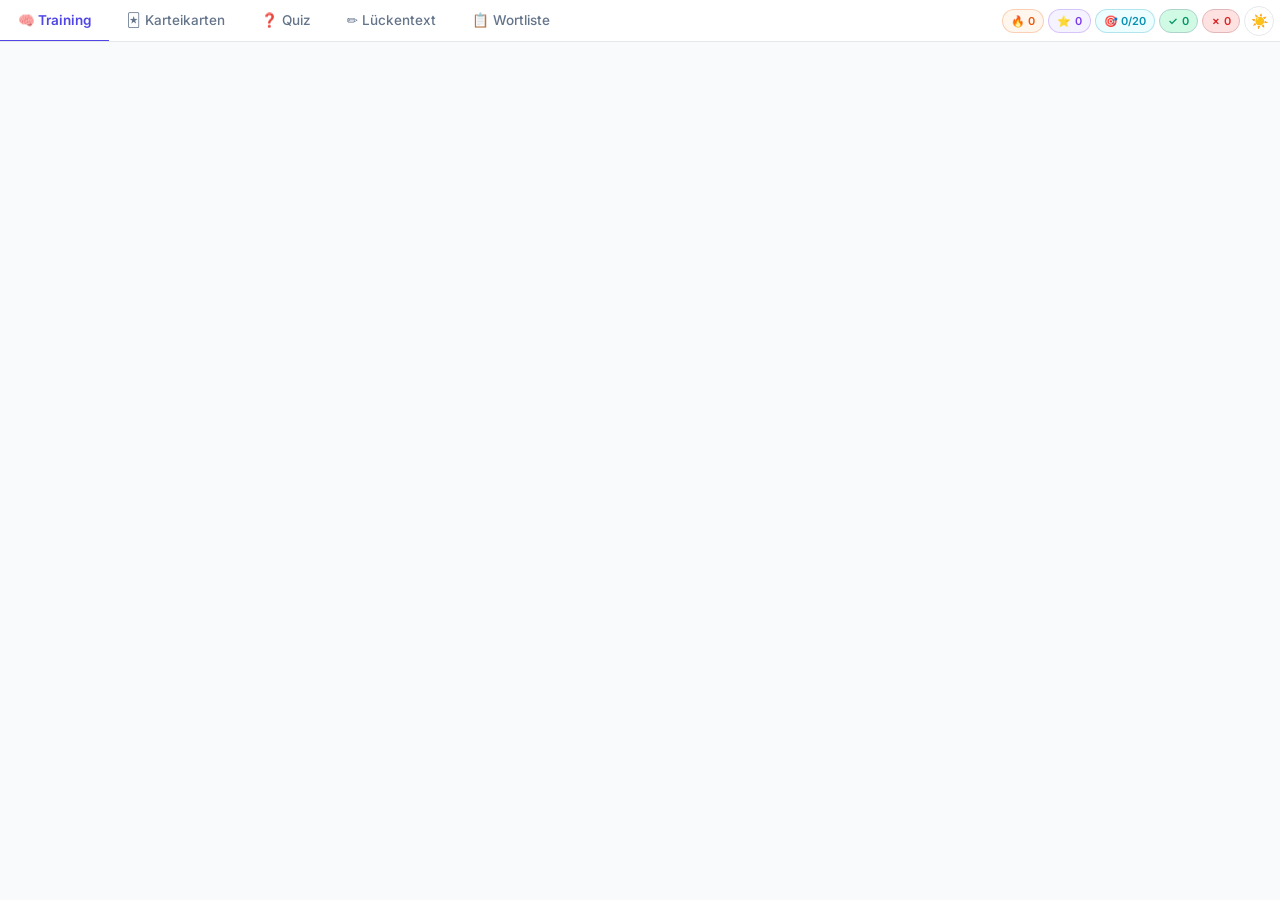
==== commit 55e38887: "TTS Aussprache" ====
--- a/English_Trainer.html
+++ b/English_Trainer.html
@@ -116,7 +116,7 @@
 .fc-image{width:100%;max-height:220px;object-fit:cover;border-radius:var(--radius-sm);margin-bottom:18px;box-shadow:var(--sh-sm);}
 .fc-img-placeholder{width:84px;height:84px;border-radius:50%;display:flex;align-items:center;justify-content:center;font-size:36px;margin-bottom:18px;background:var(--primary-bg);color:var(--primary);}
 .fc-word{font-size:34px;font-weight:800;color:var(--text);text-align:center;line-height:1.15;margin-bottom:8px;letter-spacing:-.02em;}
-.fc-pronunciation{font-size:15px;color:var(--muted);margin-bottom:14px;font-family:'Inter',sans-serif;letter-spacing:.01em;}
+.fc-pronunciation{font-size:15px;color:var(--muted);margin-bottom:14px;font-family:'Inter',sans-serif;letter-spacing:.01em;}.speak-btn{background:none;border:1px solid var(--border);border-radius:20px;cursor:pointer;font-size:17px;padding:4px 10px;transition:background .15s,transform .1s;color:var(--text);display:inline-flex;align-items:center;line-height:1;flex-shrink:0;}.speak-btn:hover{background:var(--hover);}.speak-btn:active{transform:scale(.93);}.speak-row{display:flex;align-items:center;justify-content:center;gap:8px;}.quiz-speak-row{display:flex;align-items:center;justify-content:center;gap:8px;margin-top:6px;}.quiz-pron{font-size:13px;color:var(--muted);}
 .fc-badges{display:flex;gap:8px;flex-wrap:wrap;justify-content:center;margin-bottom:14px;}
 .fc-hint{font-size:12px;color:var(--muted);opacity:.7;position:absolute;bottom:18px;letter-spacing:.02em;}
 
@@ -3556,7 +3556,10 @@
 try { imageCache = JSON.parse(localStorage.getItem('etImageCache') || '{}'); } catch(e) {}
 
 function getImg(w){
-  return w.imageUrl || imageCache[w.word] || '';
+  const url = w.imageUrl || '';
+  // Special:FilePath-URLs sind unzuverlässige Redirects → API-Cache bevorzugen
+  if(url && !url.includes('Special:FilePath')) return url;
+  return imageCache[w.word] || '';
 }
 
 async function fetchWikiImage(word){
@@ -3581,13 +3584,27 @@
 
 async function prefetchImages(){
   // Nur Wörter holen, die noch kein Bild haben
-  const missing = WORDS.filter(w => !w.imageUrl && WIKI_TITLES[w.word] && !imageCache[w.word]);
+  const missing = WORDS.filter(w => (!w.imageUrl || w.imageUrl.includes('Special:FilePath')) && WIKI_TITLES[w.word] && !imageCache[w.word]);
   if(!missing.length) return;
   for(const w of missing){
     await fetchWikiImage(w.word);
     await new Promise(res => setTimeout(res, 130)); // höfliches Rate-Limiting
   }
   render(); // Ansicht nach dem Laden aktualisieren
+}
+
+
+function speakWord(text){
+  if(!window.speechSynthesis) return;
+  window.speechSynthesis.cancel();
+  const u = new SpeechSynthesisUtterance(text);
+  u.lang = 'en-US'; u.rate = 0.85; u.pitch = 1;
+  // Bevorzuge eine natürliche englische Stimme
+  const voices = window.speechSynthesis.getVoices();
+  const en = voices.find(v => v.lang.startsWith('en') && v.localService) ||
+             voices.find(v => v.lang.startsWith('en'));
+  if(en) u.voice = en;
+  window.speechSynthesis.speak(u);
 }
 
 function updateStats(){
@@ -4371,11 +4388,11 @@
 
   const enDE_t = learnDir === 'en-de';
   const faceFront = enDE_t
-    ? `${imgFront}<div class="fc-word">${w.word}</div><div class="fc-pronunciation">${w.pronunciation}</div><div class="fc-badges"><span class="badge badge-type">${w.wordType}</span><span class="badge ${diffColor(w.difficulty)}">${w.difficulty}</span><span class="level-badge lvl-${lvl}">Stufe ${lvl}</span></div><div class="fc-front-example">📝 „${w.examples[0]}"</div><div class="fc-hint">Tippe, um umzudrehen ↕</div>`
+    ? `${imgFront}<div class="fc-word">${w.word}</div><div class="speak-row"><button class="speak-btn" onclick="speakWord('${w.word}')">🔊</button><span class="fc-pronunciation">${w.pronunciation}</span></div><div class="fc-badges"><span class="badge badge-type">${w.wordType}</span><span class="badge ${diffColor(w.difficulty)}">${w.difficulty}</span><span class="level-badge lvl-${lvl}">Stufe ${lvl}</span></div><div class="fc-front-example">📝 „${w.examples[0]}"</div><div class="fc-hint">Tippe, um umzudrehen ↕</div>`
     : `${imgFront}<div class="fc-word" style="font-size:20px;text-align:center;padding:0 12px">${w.translation}</div><div class="fc-badges" style="margin-top:10px"><span class="badge badge-type">${w.wordType}</span><span class="badge ${diffColor(w.difficulty)}">${w.difficulty}</span><span class="level-badge lvl-${lvl}">Stufe ${lvl}</span></div><div class="fc-hint">Tippe, um umzudrehen ↕</div>`;
   const faceBack = enDE_t
     ? `<div class="back-section-label">📖 Definition</div><div class="back-def">${w.definition}</div><div class="back-section-label">📝 Beispiele</div>${examplesHTML}<div class="back-translation-small">🇩🇪 ${w.translation}</div>`
-    : `<div class="fc-word" style="font-size:28px;margin-bottom:6px">${w.word}</div><div class="fc-pronunciation" style="margin-bottom:12px">${w.pronunciation}</div><div class="back-section-label">📖 Definition</div><div class="back-def">${w.definition}</div><div class="back-section-label">📝 Beispiele</div>${examplesHTML}`;
+    : `<div class="fc-word" style="font-size:28px;margin-bottom:6px">${w.word}</div><div class="speak-row" style="margin-bottom:12px"><button class="speak-btn" onclick="speakWord('${w.word}')">🔊</button><span class="fc-pronunciation">${w.pronunciation}</span></div><div class="back-section-label">📖 Definition</div><div class="back-def">${w.definition}</div><div class="back-section-label">📝 Beispiele</div>${examplesHTML}`;
   app.innerHTML = `
     ${dash}
     <div class="dir-toggle-row">
@@ -4484,11 +4501,11 @@
 
   const enDE_f = learnDir === 'en-de';
   const flashFront = enDE_f
-    ? `${imgFront}<div class="fc-word">${w.word}</div><div class="fc-pronunciation">${w.pronunciation}</div><div class="fc-badges"><span class="badge badge-type">${w.wordType}</span><span class="badge ${diffColor(w.difficulty)}">${w.difficulty}</span></div><div class="fc-front-example">📝 „${w.examples[0]}"</div><div class="fc-hint">Tippe, um umzudrehen ↕</div>`
+    ? `${imgFront}<div class="fc-word">${w.word}</div><div class="speak-row"><button class="speak-btn" onclick="speakWord('${w.word}')">🔊</button><span class="fc-pronunciation">${w.pronunciation}</span></div><div class="fc-badges"><span class="badge badge-type">${w.wordType}</span><span class="badge ${diffColor(w.difficulty)}">${w.difficulty}</span></div><div class="fc-front-example">📝 „${w.examples[0]}"</div><div class="fc-hint">Tippe, um umzudrehen ↕</div>`
     : `${imgFront}<div class="fc-word" style="font-size:20px;text-align:center;padding:0 12px">${w.translation}</div><div class="fc-badges" style="margin-top:10px"><span class="badge badge-type">${w.wordType}</span><span class="badge ${diffColor(w.difficulty)}">${w.difficulty}</span></div><div class="fc-hint">Tippe, um umzudrehen ↕</div>`;
   const flashBack = enDE_f
     ? `<div class="back-section-label">📖 Definition</div><div class="back-def">${w.definition}</div><div class="back-section-label">📝 Beispiele</div>${examplesHTML}<div class="back-translation-small">🇩🇪 ${w.translation}</div>`
-    : `<div class="fc-word" style="font-size:28px;margin-bottom:6px">${w.word}</div><div class="fc-pronunciation" style="margin-bottom:12px">${w.pronunciation}</div><div class="back-section-label">📖 Definition</div><div class="back-def">${w.definition}</div><div class="back-section-label">📝 Beispiele</div>${examplesHTML}`;
+    : `<div class="fc-word" style="font-size:28px;margin-bottom:6px">${w.word}</div><div class="speak-row" style="margin-bottom:12px"><button class="speak-btn" onclick="speakWord('${w.word}')">🔊</button><span class="fc-pronunciation">${w.pronunciation}</span></div><div class="back-section-label">📖 Definition</div><div class="back-def">${w.definition}</div><div class="back-section-label">📝 Beispiele</div>${examplesHTML}`;
   app.innerHTML = `
     ${progressHTML(idx+1, deck.length)}
     <div class="dir-toggle-row">
@@ -4585,7 +4602,7 @@
           <span class="badge badge-type">${w.wordType}</span>
           <span class="badge ${diffColor(w.difficulty)}">${w.difficulty}</span>
         </div>
-        ${enDE ? `<div class="fc-pronunciation" style="margin-top:6px">${w.pronunciation}</div>` : ''}
+        <div class="quiz-speak-row"><button class="speak-btn" onclick="speakWord('${enDE?w.word:w.translation}')">🔊</button>${enDE ? `<span class="quiz-pron">${w.pronunciation}</span>` : ''}</div>
         <div class="quiz-example">${(()=>{
           const ex = w.examples[0];
           if(enDE){
@@ -4602,6 +4619,14 @@
     <div class="nav-row">
       <button class="btn btn-ghost btn-sm" onclick="nextQuiz()" id="nextQuizBtn" style="display:none">Weiter →</button>
     </div>`;
+  // Lazy-Load: Bild via Wikipedia-API nachladen wenn noch nicht im Cache
+  if(!qImgSrc && WIKI_TITLES[w.word]){
+    fetchWikiImage(w.word).then(function(url){
+      if(!url) return;
+      var ph = document.querySelector('.quiz-img-ph');
+      if(ph) ph.outerHTML = '<div class="quiz-img-wrap"><img class="quiz-img-hd" src="' + url + '" alt="img" loading="lazy" onerror="this.parentElement.style.display=\'none\'"></div>';
+    });
+  }
 }
 
 function setLearnDir(dir){
@@ -4687,9 +4712,9 @@
   if(enDE_fill){
     const ex = w.examples[Math.floor(Math.random()*w.examples.length)];
     const blanked = ex.replace(new RegExp(w.word,'gi'),'<span class="blank">_____</span>');
-    fillCardHTML = `<div class="fill-label">🇩🇪 Übersetzung: <strong>${w.translation}</strong> &nbsp;|&nbsp; ${w.wordType} &nbsp;<span class="badge ${diffColor(w.difficulty)}">${w.difficulty}</span></div><div style="font-size:13px;color:var(--muted);margin-bottom:10px">Pronunciation: ${w.pronunciation}</div><div class="fill-label">Ergänze den Satz:</div><div class="fill-sentence">${blanked}</div>`;
+    fillCardHTML = `<div class="fill-label">🇩🇪 Übersetzung: <strong>${w.translation}</strong> &nbsp;|&nbsp; ${w.wordType} &nbsp;<span class="badge ${diffColor(w.difficulty)}">${w.difficulty}</span></div><div style="display:flex;align-items:center;gap:8px;margin-bottom:10px"><button class="speak-btn" onclick="speakWord('${w.word}')">🔊</button><span style="font-size:13px;color:var(--muted)">${w.pronunciation}</span></div><div class="fill-label">Ergänze den Satz:</div><div class="fill-sentence">${blanked}</div>`;
   } else {
-    fillCardHTML = `<div class="fill-label">🇬🇧 Englisch: <strong>${w.word}</strong> &nbsp;|&nbsp; ${w.wordType} &nbsp;<span class="badge ${diffColor(w.difficulty)}">${w.difficulty}</span></div><div style="font-size:13px;color:var(--muted);margin-bottom:10px">Pronunciation: ${w.pronunciation}</div><div class="fill-label">Was ist die deutsche Übersetzung?</div><div class="fill-sentence" style="font-size:15px;color:var(--muted)">📝 „${w.examples[0]}"</div>`;
+    fillCardHTML = `<div class="fill-label">🇬🇧 Englisch: <strong>${w.word}</strong> &nbsp;|&nbsp; ${w.wordType} &nbsp;<span class="badge ${diffColor(w.difficulty)}">${w.difficulty}</span></div><div style="display:flex;align-items:center;gap:8px;margin-bottom:10px"><button class="speak-btn" onclick="speakWord('${w.word}')">🔊</button><span style="font-size:13px;color:var(--muted)">${w.pronunciation}</span></div><div class="fill-label">Was ist die deutsche Übersetzung?</div><div class="fill-sentence" style="font-size:15px;color:var(--muted)">📝 „${w.examples[0]}"</div>`;
   }
   fillChecked = false;
   app.innerHTML = `
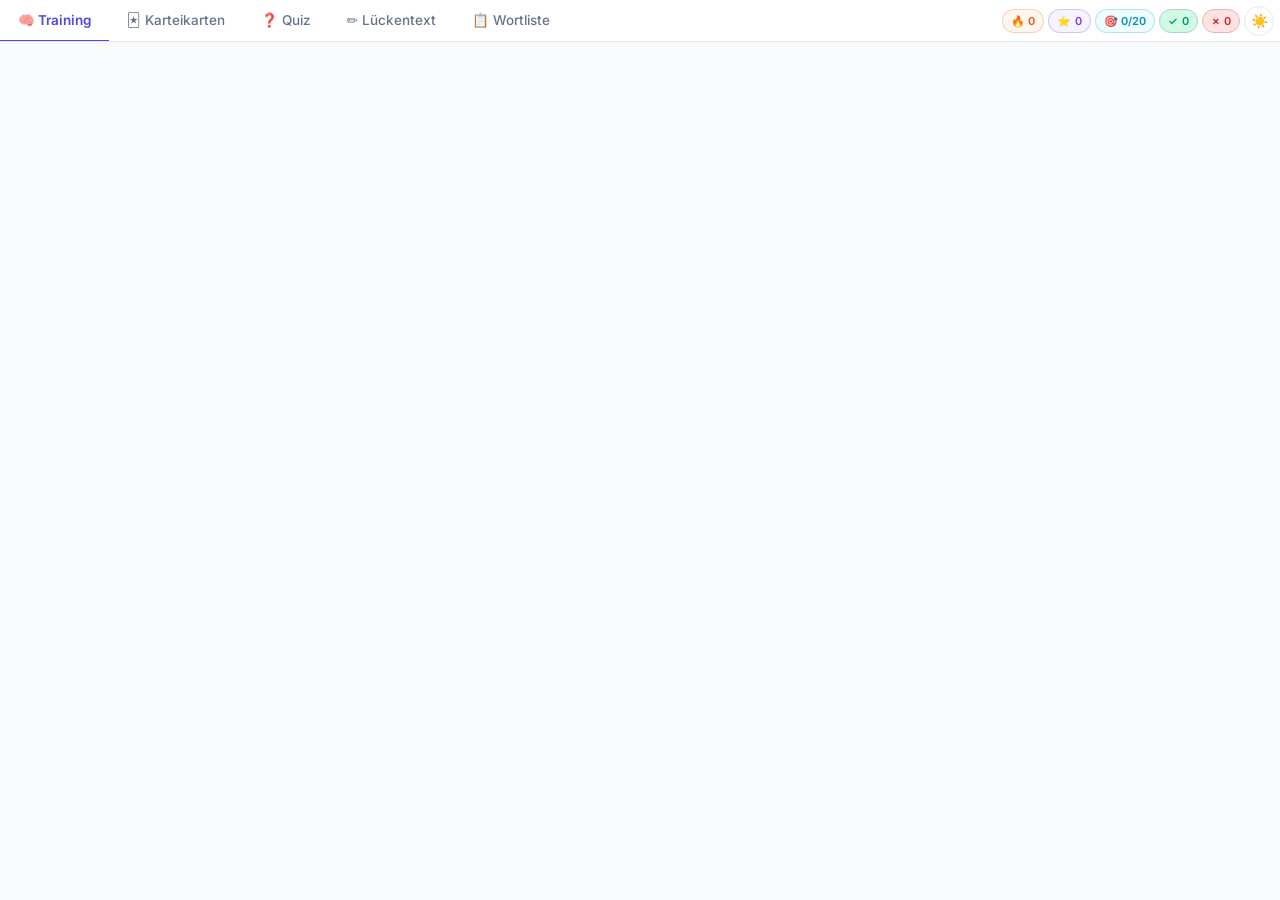
==== commit a0f5d46c: "ux" ====
--- a/English_Trainer.html
+++ b/English_Trainer.html
@@ -678,7 +678,7 @@
       "Put the milk back in the fridge after you've used it.",
       "The fridge is nearly empty — we need to go shopping."
     ],
-    imageUrl: "https://commons.wikimedia.org/wiki/Special:FilePath/Fridge.jpg?width=400",
+    imageUrl: "https://upload.wikimedia.org/wikipedia/commons/thumb/b/b8/Fridge.jpg/400px-Fridge.jpg",
     difficulty: "A1",
     dateAdded: "2026-04-03",
     category: "Kitchen/Cooking"
@@ -694,7 +694,7 @@
       "The refrigerator in the kitchen has been making a strange noise.",
       "Always store dairy products in the refrigerator to keep them fresh."
     ],
-    imageUrl: "https://commons.wikimedia.org/wiki/Special:FilePath/Fridge.jpg?width=400",
+    imageUrl: "https://upload.wikimedia.org/wikipedia/commons/thumb/b/b8/Fridge.jpg/400px-Fridge.jpg",
     difficulty: "A2",
     dateAdded: "2026-04-03",
     category: "Kitchen/Cooking"
@@ -726,7 +726,7 @@
       "The cooker has four hobs and a large oven underneath.",
       "Be careful — the cooker is still hot from making dinner."
     ],
-    imageUrl: "https://commons.wikimedia.org/wiki/Special:FilePath/4_plate_stove.JPG?width=400",
+    imageUrl: "https://upload.wikimedia.org/wikipedia/commons/thumb/2/29/4_plate_stove.JPG/400px-4_plate_stove.JPG",
     difficulty: "A2",
     dateAdded: "2026-04-03",
     category: "Kitchen/Cooking"
@@ -742,7 +742,7 @@
       "Stack the dirty plates in the dishwasher after the meal.",
       "The dishwasher saves a lot of time compared to washing up by hand."
     ],
-    imageUrl: "https://commons.wikimedia.org/wiki/Special:FilePath/Dishwasher_with_dishes.JPG?width=400",
+    imageUrl: "https://upload.wikimedia.org/wikipedia/commons/thumb/e/e0/Dishwasher_with_dishes.JPG/400px-Dishwasher_with_dishes.JPG",
     difficulty: "A2",
     dateAdded: "2026-04-03",
     category: "Kitchen/Cooking"
@@ -774,7 +774,7 @@
       "Put the kettle on — I'll make us both a cup of tea.",
       "The kettle boiled in under two minutes."
     ],
-    imageUrl: "https://commons.wikimedia.org/wiki/Special:FilePath/White_electric_kettle.JPG?width=400",
+    imageUrl: "https://upload.wikimedia.org/wikipedia/commons/thumb/5/55/White_electric_kettle.JPG/400px-White_electric_kettle.JPG",
     difficulty: "A1",
     dateAdded: "2026-04-03",
     category: "Kitchen/Cooking"
@@ -806,7 +806,7 @@
       "She stood at the stove stirring the soup carefully.",
       "Turn off the stove when you leave the kitchen."
     ],
-    imageUrl: "https://commons.wikimedia.org/wiki/Special:FilePath/4_plate_stove.JPG?width=400",
+    imageUrl: "https://upload.wikimedia.org/wikipedia/commons/thumb/2/29/4_plate_stove.JPG/400px-4_plate_stove.JPG",
     difficulty: "A2",
     dateAdded: "2026-04-03",
     category: "Kitchen/Cooking"
@@ -822,7 +822,7 @@
       "I put two slices of bread in the toaster for breakfast.",
       "The toaster is broken — the bread just stays pale no matter what."
     ],
-    imageUrl: "https://commons.wikimedia.org/wiki/Special:FilePath/Dualit_toaster.JPG?width=400",
+    imageUrl: "https://upload.wikimedia.org/wikipedia/commons/thumb/1/1a/Dualit_toaster.JPG/400px-Dualit_toaster.JPG",
     difficulty: "A1",
     dateAdded: "2026-04-03",
     category: "Kitchen/Cooking"
@@ -838,7 +838,7 @@
       "I put a full load of clothes into the washing machine.",
       "The washing machine takes about an hour per cycle."
     ],
-    imageUrl: "https://commons.wikimedia.org/wiki/Special:FilePath/Beko_Washing_Machine.JPG?width=400",
+    imageUrl: "https://upload.wikimedia.org/wikipedia/commons/thumb/2/26/Beko_Washing_Machine.JPG/400px-Beko_Washing_Machine.JPG",
     difficulty: "A1",
     dateAdded: "2026-04-03",
     category: "Kitchen/Cooking"
@@ -854,7 +854,7 @@
       "Cook the sausages under the grill for ten minutes.",
       "We set up the grill in the garden and barbecued all afternoon."
     ],
-    imageUrl: "https://commons.wikimedia.org/wiki/Special:FilePath/Gasbbq.JPG?width=400",
+    imageUrl: "https://upload.wikimedia.org/wikipedia/commons/thumb/2/2b/Gasbbq.JPG/400px-Gasbbq.JPG",
     difficulty: "A2",
     dateAdded: "2026-04-03",
     category: "Kitchen/Cooking"
@@ -870,7 +870,7 @@
       "Use the bottle opener on the fridge door to open your beer.",
       "I can't find the bottle opener — has anyone seen it?"
     ],
-    imageUrl: "https://commons.wikimedia.org/wiki/Special:FilePath/Bottle_opener.JPG?width=400",
+    imageUrl: "https://upload.wikimedia.org/wikipedia/commons/thumb/e/ea/Bottle_opener.JPG/400px-Bottle_opener.JPG",
     difficulty: "A2",
     dateAdded: "2026-04-03",
     category: "Kitchen/Cooking"
@@ -886,7 +886,7 @@
       "Always use a chopping board to protect the counter when cutting vegetables.",
       "We have separate chopping boards for meat and vegetables."
     ],
-    imageUrl: "https://commons.wikimedia.org/wiki/Special:FilePath/Chopping_Board.jpg?width=400",
+    imageUrl: "https://upload.wikimedia.org/wikipedia/commons/thumb/7/74/Chopping_Board.jpg/400px-Chopping_Board.jpg",
     difficulty: "B1",
     dateAdded: "2026-04-03",
     category: "Kitchen/Cooking"
@@ -902,7 +902,7 @@
       "Pour the cooked pasta into the colander to drain off the water.",
       "Rinse the salad leaves in the colander under cold running water."
     ],
-    imageUrl: "https://commons.wikimedia.org/wiki/Special:FilePath/Blue_colander.jpg?width=400",
+    imageUrl: "https://upload.wikimedia.org/wikipedia/commons/thumb/3/31/Blue_colander.jpg/400px-Blue_colander.jpg",
     difficulty: "B1",
     dateAdded: "2026-04-03",
     category: "Kitchen/Cooking"
@@ -918,7 +918,7 @@
       "Do you have a corkscrew? I'd like to open this bottle of wine.",
       "He twisted the corkscrew and pulled out the cork with a gentle pop."
     ],
-    imageUrl: "https://commons.wikimedia.org/wiki/Special:FilePath/Cavatappi_antichi_antique_corkscrew_002.JPG?width=400",
+    imageUrl: "https://upload.wikimedia.org/wikipedia/commons/thumb/2/22/Cavatappi_antichi_antique_corkscrew_002.JPG/400px-Cavatappi_antichi_antique_corkscrew_002.JPG",
     difficulty: "B1",
     dateAdded: "2026-04-03",
     category: "Kitchen/Cooking"
@@ -934,7 +934,7 @@
       "Heat a little oil in the frying pan before adding the onions.",
       "She scrambled the eggs in a non-stick frying pan."
     ],
-    imageUrl: "https://commons.wikimedia.org/wiki/Special:FilePath/Teflon_frying_pan.JPG?width=400",
+    imageUrl: "https://upload.wikimedia.org/wikipedia/commons/thumb/5/52/Teflon_frying_pan.JPG/400px-Teflon_frying_pan.JPG",
     difficulty: "A2",
     dateAdded: "2026-04-03",
     category: "Kitchen/Cooking"
@@ -950,7 +950,7 @@
       "Use the grater to grate the carrot finely for the salad.",
       "Be careful with the grater — the edges are very sharp."
     ],
-    imageUrl: "https://commons.wikimedia.org/wiki/Special:FilePath/Kitchen_grater.jpg?width=400",
+    imageUrl: "https://upload.wikimedia.org/wikipedia/commons/thumb/4/4b/Kitchen_grater.jpg/400px-Kitchen_grater.jpg",
     difficulty: "B1",
     dateAdded: "2026-04-03",
     category: "Kitchen/Cooking"
@@ -966,7 +966,7 @@
       "Grate some Parmesan over the pasta with the cheese grater.",
       "The cheese grater has four different sides for different textures."
     ],
-    imageUrl: "https://commons.wikimedia.org/wiki/Special:FilePath/Kitchen_grater.jpg?width=400",
+    imageUrl: "https://upload.wikimedia.org/wikipedia/commons/thumb/4/4b/Kitchen_grater.jpg/400px-Kitchen_grater.jpg",
     difficulty: "B1",
     dateAdded: "2026-04-03",
     category: "Kitchen/Cooking"
@@ -982,7 +982,7 @@
       "She uses an electric juicer every morning to make fresh orange juice.",
       "A manual juicer is fine for lemons, but an electric one is better for larger quantities."
     ],
-    imageUrl: "https://commons.wikimedia.org/wiki/Special:FilePath/Orange_juicer.JPG?width=400",
+    imageUrl: "https://upload.wikimedia.org/wikipedia/commons/thumb/4/4f/Orange_juicer.JPG/400px-Orange_juicer.JPG",
     difficulty: "B1",
     dateAdded: "2026-04-03",
     category: "Kitchen/Cooking"
@@ -1014,7 +1014,7 @@
       "You need kitchen scales to measure out the flour precisely.",
       "The recipe calls for 250g of sugar, so check the kitchen scales carefully."
     ],
-    imageUrl: "https://commons.wikimedia.org/wiki/Special:FilePath/Kitchenscale.jpg?width=400",
+    imageUrl: "https://upload.wikimedia.org/wikipedia/commons/thumb/c/c6/Kitchenscale.jpg/400px-Kitchenscale.jpg",
     difficulty: "B1",
     dateAdded: "2026-04-03",
     category: "Kitchen/Cooking"
@@ -1030,7 +1030,7 @@
       "She used a ladle to serve the soup into each bowl.",
       "Give the stew a good stir with the ladle before serving."
     ],
-    imageUrl: "https://commons.wikimedia.org/wiki/Special:FilePath/Aluminium_ladle.jpg?width=400",
+    imageUrl: "https://upload.wikimedia.org/wikipedia/commons/thumb/8/86/Aluminium_ladle.jpg/400px-Aluminium_ladle.jpg",
     difficulty: "B1",
     dateAdded: "2026-04-03",
     category: "Kitchen/Cooking"
@@ -1046,7 +1046,7 @@
       "Combine the flour, eggs and milk in a large mixing bowl.",
       "She whisked the cream in a chilled mixing bowl until it was stiff."
     ],
-    imageUrl: "https://commons.wikimedia.org/wiki/Special:FilePath/Pour_Molasses_into_a_Mixing_Bowl.JPG?width=400",
+    imageUrl: "https://upload.wikimedia.org/wikipedia/commons/thumb/6/6c/Pour_Molasses_into_a_Mixing_Bowl.JPG/400px-Pour_Molasses_into_a_Mixing_Bowl.JPG",
     difficulty: "A2",
     dateAdded: "2026-04-03",
     category: "Kitchen/Cooking"
@@ -1094,7 +1094,7 @@
       "Roll out the pastry with a rolling pin until it's about 3mm thick.",
       "Dust the rolling pin with flour to stop the dough from sticking."
     ],
-    imageUrl: "https://commons.wikimedia.org/wiki/Special:FilePath/Lefse_rolling_pin.jpg?width=400",
+    imageUrl: "https://upload.wikimedia.org/wikipedia/commons/thumb/f/f4/Lefse_rolling_pin.jpg/400px-Lefse_rolling_pin.jpg",
     difficulty: "B1",
     dateAdded: "2026-04-03",
     category: "Kitchen/Cooking"
@@ -1110,7 +1110,7 @@
       "Bring the water to the boil in a large saucepan.",
       "She melted the butter in a small saucepan over low heat."
     ],
-    imageUrl: "https://commons.wikimedia.org/wiki/Special:FilePath/Non-stick_20cm_saucepan.JPG?width=400",
+    imageUrl: "https://upload.wikimedia.org/wikipedia/commons/thumb/5/57/Non-stick_20cm_saucepan.JPG/400px-Non-stick_20cm_saucepan.JPG",
     difficulty: "A2",
     dateAdded: "2026-04-03",
     category: "Kitchen/Cooking"
@@ -1190,7 +1190,7 @@
       "Use the tongs to turn the steaks on the grill.",
       "She picked up the salad with tongs and placed it neatly on the plate."
     ],
-    imageUrl: "https://commons.wikimedia.org/wiki/Special:FilePath/Tongs1.JPG?width=400",
+    imageUrl: "https://upload.wikimedia.org/wikipedia/commons/thumb/b/b8/Tongs1.JPG/400px-Tongs1.JPG",
     difficulty: "B1",
     dateAdded: "2026-04-03",
     category: "Kitchen/Cooking"
@@ -1238,7 +1238,7 @@
       "Stir the sauce slowly with a wooden spoon to prevent it from burning.",
       "A wooden spoon won't scratch non-stick pans, unlike metal ones."
     ],
-    imageUrl: "https://commons.wikimedia.org/wiki/Special:FilePath/Wooden_Spoon.jpg?width=400",
+    imageUrl: "https://upload.wikimedia.org/wikipedia/commons/thumb/7/7b/Wooden_Spoon.jpg/400px-Wooden_Spoon.jpg",
     difficulty: "A2",
     dateAdded: "2026-04-03",
     category: "Kitchen/Cooking"
@@ -1254,7 +1254,7 @@
       "Use a sharp knife to cut the vegetables into even pieces.",
       "Always keep your knives clean and store them safely."
     ],
-    imageUrl: "https://commons.wikimedia.org/wiki/Special:FilePath/Kitchen_Knife_03_Stainless_steel_Cutting_edge.JPG?width=400",
+    imageUrl: "https://upload.wikimedia.org/wikipedia/commons/thumb/c/cc/Kitchen_Knife_03_Stainless_steel_Cutting_edge.JPG/400px-Kitchen_Knife_03_Stainless_steel_Cutting_edge.JPG",
     difficulty: "A1",
     dateAdded: "2026-04-03",
     category: "Kitchen/Cooking"
@@ -1286,7 +1286,7 @@
       "Stir your coffee with a spoon to dissolve the sugar.",
       "He ate the soup slowly with a large spoon."
     ],
-    imageUrl: "https://commons.wikimedia.org/wiki/Special:FilePath/Spoon.JPG?width=400",
+    imageUrl: "https://upload.wikimedia.org/wikipedia/commons/thumb/2/2d/Spoon.JPG/400px-Spoon.JPG",
     difficulty: "A1",
     dateAdded: "2026-04-03",
     category: "Kitchen/Cooking"
@@ -1334,7 +1334,7 @@
       "Add two tablespoons of olive oil to the pan.",
       "The recipe says one tablespoon of soy sauce — don't add more."
     ],
-    imageUrl: "https://commons.wikimedia.org/wiki/Special:FilePath/Teaspoon_&_tablespoon.jpg?width=400",
+    imageUrl: "https://upload.wikimedia.org/wikipedia/commons/thumb/b/b0/Teaspoon_&_tablespoon.jpg/400px-Teaspoon_&_tablespoon.jpg",
     difficulty: "A2",
     dateAdded: "2026-04-03",
     category: "Kitchen/Cooking"
@@ -1350,7 +1350,7 @@
       "Add half a teaspoon of salt to the dough.",
       "She stirred her tea with a teaspoon before taking a sip."
     ],
-    imageUrl: "https://commons.wikimedia.org/wiki/Special:FilePath/2teaspoons.JPG?width=400",
+    imageUrl: "https://upload.wikimedia.org/wikipedia/commons/thumb/4/42/2teaspoons.JPG/400px-2teaspoons.JPG",
     difficulty: "A2",
     dateAdded: "2026-04-03",
     category: "Kitchen/Cooking"
@@ -1366,7 +1366,7 @@
       "He used the carving knife to slice the roast chicken at the table.",
       "A sharp carving knife makes cutting large joints of meat much easier."
     ],
-    imageUrl: "https://commons.wikimedia.org/wiki/Special:FilePath/Carvingknives.JPG?width=400",
+    imageUrl: "https://upload.wikimedia.org/wikipedia/commons/thumb/1/14/Carvingknives.JPG/400px-Carvingknives.JPG",
     difficulty: "B1",
     dateAdded: "2026-04-03",
     category: "Kitchen/Cooking"
@@ -1382,7 +1382,7 @@
       "She learned to eat sushi with chopsticks during her trip to Japan.",
       "It takes some practice to pick up food with chopsticks."
     ],
-    imageUrl: "https://commons.wikimedia.org/wiki/Special:FilePath/Chopstick.JPG?width=400",
+    imageUrl: "https://upload.wikimedia.org/wikipedia/commons/thumb/6/68/Chopstick.JPG/400px-Chopstick.JPG",
     difficulty: "A2",
     dateAdded: "2026-04-03",
     category: "Kitchen/Cooking"
@@ -1478,7 +1478,7 @@
       "She brought a jug of cold water to the table.",
       "He poured the lemonade from a large jug into everyone's glasses."
     ],
-    imageUrl: "https://commons.wikimedia.org/wiki/Special:FilePath/Water_jug.JPG?width=400",
+    imageUrl: "https://upload.wikimedia.org/wikipedia/commons/thumb/a/a9/Water_jug.JPG/400px-Water_jug.JPG",
     difficulty: "A2",
     dateAdded: "2026-04-03",
     category: "Kitchen/Cooking"
@@ -1494,7 +1494,7 @@
       "He wrapped both hands around his mug of hot chocolate.",
       "I always drink my morning coffee from my favourite blue mug."
     ],
-    imageUrl: "https://commons.wikimedia.org/wiki/Special:FilePath/Vintage_VICTOR_Coffee_Mug.jpg?width=400",
+    imageUrl: "https://upload.wikimedia.org/wikipedia/commons/thumb/b/b0/Vintage_VICTOR_Coffee_Mug.jpg/400px-Vintage_VICTOR_Coffee_Mug.jpg",
     difficulty: "A1",
     dateAdded: "2026-04-03",
     category: "Kitchen/Cooking"
@@ -1510,7 +1510,7 @@
       "She placed a warm plate in front of each guest.",
       "Pile the pasta high on the plate and add some grated cheese on top."
     ],
-    imageUrl: "https://commons.wikimedia.org/wiki/Special:FilePath/Dinner_plates.jpg?width=400",
+    imageUrl: "https://upload.wikimedia.org/wikipedia/commons/thumb/3/3b/Dinner_plates.jpg/400px-Dinner_plates.jpg",
     difficulty: "A1",
     dateAdded: "2026-04-03",
     category: "Kitchen/Cooking"
@@ -1558,7 +1558,7 @@
       "She let the tea steep in the teapot for five minutes before pouring.",
       "Would you like another cup? There's plenty left in the teapot."
     ],
-    imageUrl: "https://commons.wikimedia.org/wiki/Special:FilePath/Chinese_teapot.JPG?width=400",
+    imageUrl: "https://upload.wikimedia.org/wikipedia/commons/thumb/f/f6/Chinese_teapot.JPG/400px-Chinese_teapot.JPG",
     difficulty: "A2",
     dateAdded: "2026-04-03",
     category: "Kitchen/Cooking"
@@ -1574,7 +1574,7 @@
       "He poured the red wine into a large wine glass.",
       "Polish the wine glasses before the guests arrive so they shine."
     ],
-    imageUrl: "https://commons.wikimedia.org/wiki/Special:FilePath/Red_Wine_Glass.jpg?width=400",
+    imageUrl: "https://upload.wikimedia.org/wikipedia/commons/thumb/c/c0/Red_Wine_Glass.jpg/400px-Red_Wine_Glass.jpg",
     difficulty: "A2",
     dateAdded: "2026-04-03",
     category: "Kitchen/Cooking"
@@ -1590,7 +1590,7 @@
       "Scrape the leftovers into the bin and rinse the plate.",
       "Don't forget to take the bin out — it's collection day tomorrow."
     ],
-    imageUrl: "https://commons.wikimedia.org/wiki/Special:FilePath/Garbage_Bin.JPG?width=400",
+    imageUrl: "https://upload.wikimedia.org/wikipedia/commons/thumb/e/ec/Garbage_Bin.JPG/400px-Garbage_Bin.JPG",
     difficulty: "A1",
     dateAdded: "2026-04-03",
     category: "Kitchen/Cooking"
@@ -1750,7 +1750,7 @@
       "Fill the sink with hot soapy water to wash the dishes.",
       "Leave the dirty pots in the sink and I'll wash them later."
     ],
-    imageUrl: "https://commons.wikimedia.org/wiki/Special:FilePath/Kitchen_Sink.JPG?width=400",
+    imageUrl: "https://upload.wikimedia.org/wikipedia/commons/thumb/4/45/Kitchen_Sink.JPG/400px-Kitchen_Sink.JPG",
     difficulty: "A1",
     dateAdded: "2026-04-03",
     category: "Kitchen/Cooking"
@@ -3554,6 +3554,16 @@
 // Bild-Cache aus localStorage laden (für schnelles Wiederöffnen)
 let imageCache = {};
 try { imageCache = JSON.parse(localStorage.getItem('etImageCache') || '{}'); } catch(e) {}
+// Migration: alte Special:FilePath-Einträge entsorgen, damit neue Wikipedia-URLs greifen
+try {
+  let cleaned = false;
+  for(const k of Object.keys(imageCache)){
+    if(typeof imageCache[k] === 'string' && imageCache[k].includes('Special:FilePath')){
+      delete imageCache[k]; cleaned = true;
+    }
+  }
+  if(cleaned) localStorage.setItem('etImageCache', JSON.stringify(imageCache));
+} catch(e) {}
 
 function getImg(w){
   const url = w.imageUrl || '';
@@ -3566,11 +3576,12 @@
   const title = WIKI_TITLES[word];
   if(!title) return '';
   try {
+    // Wikipedia REST-API (CORS-frei). User-Agent wird vom Browser gesetzt;
+    // ein eigener User-Agent-Header ist im Browser nicht erlaubt.
     const r = await fetch(
-      'https://en.wikipedia.org/api/rest_v1/page/summary/' + encodeURIComponent(title),
-      {headers:{'User-Agent':'EnglishTrainerApp/1.0 (educational)'}}
+      'https://en.wikipedia.org/api/rest_v1/page/summary/' + encodeURIComponent(title)
     );
-    if(!r.ok) return '';
+    if(!r.ok){ console.warn('[Bilder] API-Fehler', title, r.status); return ''; }
     const d = await r.json();
     let url = (d.thumbnail && d.thumbnail.source) ? d.thumbnail.source : '';
     if(url) url = url.replace(/\/\d+px-/, '/400px-');
@@ -3579,18 +3590,25 @@
       try { localStorage.setItem('etImageCache', JSON.stringify(imageCache)); } catch(e) {}
     }
     return url;
-  } catch(e){ return ''; }
+  } catch(e){ console.warn('[Bilder] Netzwerkfehler', word, e); return ''; }
 }
 
 async function prefetchImages(){
   // Nur Wörter holen, die noch kein Bild haben
   const missing = WORDS.filter(w => (!w.imageUrl || w.imageUrl.includes('Special:FilePath')) && WIKI_TITLES[w.word] && !imageCache[w.word]);
   if(!missing.length) return;
+  let loaded = 0;
   for(const w of missing){
-    await fetchWikiImage(w.word);
+    const url = await fetchWikiImage(w.word);
+    if(url){
+      loaded++;
+      // Progressives Rendern: alle 3 geladenen Bilder neu rendern,
+      // damit die App nicht erst am Ende komplett aktualisiert wird.
+      if(loaded % 3 === 0) try { render(); } catch(e){}
+    }
     await new Promise(res => setTimeout(res, 130)); // höfliches Rate-Limiting
   }
-  render(); // Ansicht nach dem Laden aktualisieren
+  try { render(); } catch(e){} // Finale Aktualisierung
 }
 
 
@@ -4380,7 +4398,7 @@
   const e = SRS.entry(w.id);
   const lvl = e.level || 0;
   const imgFront = getImg(w)
-    ? `<img class="fc-image" src="${getImg(w)}" alt="${w.word}" onerror="this.style.display='none'">`
+    ? `<img class="fc-image" src="${getImg(w)}" alt="${w.word}" referrerpolicy="no-referrer" loading="lazy" onerror="console.warn('Bild fehlgeschlagen:',this.src);this.style.display='none'">`
     : `<div class="fc-img-placeholder" style="background:var(--primary-bg)">${icon(w)}</div>`;
   const examplesHTML = w.examples.map(ex =>
     `<div class="back-ex"><strong>📝 Beispiel</strong>${ex}</div>`
@@ -4492,7 +4510,7 @@
 
   const w = deck[idx];
   const imgFront = getImg(w)
-    ? `<img class="fc-image" src="${getImg(w)}" alt="${w.word}" onerror="this.style.display='none'">`
+    ? `<img class="fc-image" src="${getImg(w)}" alt="${w.word}" referrerpolicy="no-referrer" loading="lazy" onerror="console.warn('Bild fehlgeschlagen:',this.src);this.style.display='none'">`
     : `<div class="fc-img-placeholder" style="background:var(--primary-bg)">${icon(w)}</div>`;
 
   const examplesHTML = w.examples.map(ex =>
@@ -4584,7 +4602,7 @@
   // Bild: immer zeigen (hilft beim Lernen in beiden Richtungen)
   const qImgSrc = getImg(w);
   const qImgHTML = qImgSrc
-    ? `<div class="quiz-img-wrap"><img class="quiz-img-hd" src="${qImgSrc}" alt="${w.word}" onerror="this.parentElement.outerHTML='<div class=quiz-img-ph>${icon(w)}</div>'"></div>`
+    ? `<div class="quiz-img-wrap"><img class="quiz-img-hd" src="${qImgSrc}" alt="${w.word}" referrerpolicy="no-referrer" loading="lazy" onerror="console.warn('Bild fehlgeschlagen:',this.src);this.parentElement.outerHTML='<div class=quiz-img-ph>${icon(w)}</div>'"></div>`
     : `<div class="quiz-img-ph">${icon(w)}</div>`;
 
   app.innerHTML = `
@@ -4624,7 +4642,7 @@
     fetchWikiImage(w.word).then(function(url){
       if(!url) return;
       var ph = document.querySelector('.quiz-img-ph');
-      if(ph) ph.outerHTML = '<div class="quiz-img-wrap"><img class="quiz-img-hd" src="' + url + '" alt="img" loading="lazy" onerror="this.parentElement.style.display=\'none\'"></div>';
+      if(ph) ph.outerHTML = '<div class="quiz-img-wrap"><img class="quiz-img-hd" src="' + url + '" alt="img" referrerpolicy="no-referrer" loading="lazy" onerror="this.parentElement.style.display=\'none\'"></div>';
     });
   }
 }
@@ -4852,10 +4870,10 @@
     const exHTML = w.examples.map(e=>`<div class="wc-ex">📝 ${esc(e)}</div>`).join('');
     const src = getImg(w);
     const thumb = src
-      ? `<img class="wc-thumb" src="${src}" alt="${esc(w.word)}" loading="lazy" onerror="this.onerror=null;this.outerHTML='<div class=&quot;wc-thumb-fallback&quot;>${icon(w)}</div>'">`
+      ? `<img class="wc-thumb" src="${src}" alt="${esc(w.word)}" referrerpolicy="no-referrer" loading="lazy" onerror="this.onerror=null;this.outerHTML='<div class=&quot;wc-thumb-fallback&quot;>${icon(w)}</div>'">`
       : `<div class="wc-thumb-fallback">${icon(w)}</div>`;
     const detailImg = src
-      ? `<img class="wc-detail-img" src="${src}" alt="${esc(w.word)}" loading="lazy" onerror="this.style.display='none'">`
+      ? `<img class="wc-detail-img" src="${src}" alt="${esc(w.word)}" referrerpolicy="no-referrer" loading="lazy" onerror="this.style.display='none'">`
       : '';
     const catBadge = `<span class="badge ${catBadgeClass(w.category)}">${w.category}</span>`;
     const sEntry = SRS.state[w.id];
@@ -5094,31 +5112,4 @@
     <label for="syncTokenInput">GitHub Personal Access Token</label>
     <input type="password" id="syncTokenInput" class="input mono" placeholder="github_pat_..." autocomplete="off" spellcheck="false">
 
-    <label for="syncGistInput">Gist-ID (nur auf zweitem Gerät nötig)</label>
-    <input type="text" id="syncGistInput" class="input mono" placeholder="leer lassen, um neuen Gist anzulegen" autocomplete="off" spellcheck="false">
-
-    <div class="modal-msg" id="syncModalMsg"></div>
-
-    <div class="modal-actions">
-      <button class="btn btn-outline btn-sm" onclick="copyGistIdToClipboard()" title="Gist-ID kopieren">📋 ID kopieren</button>
-      <button class="btn btn-outline btn-sm" onclick="closeSyncModal()">Schließen</button>
-      <button class="btn btn-primary btn-sm" onclick="saveSyncSettings()">Speichern &amp; Verbinden</button>
-    </div>
-    <div style="margin-top:14px;font-size:12px;color:var(--muted);text-align:center;">
-      Hilfe nötig? Öffne <a href="sync-anleitung.html" style="color:var(--primary);text-decoration:none;">sync-anleitung.html</a>.
-    </div>
-  </div>
-</div>
-
-<script>
-// Service Worker registrieren (PWA / Offline-Support)
-if ('serviceWorker' in navigator) {
-  window.addEventListener('load', () => {
-    navigator.serviceWorker.register('./sw.js')
-      .then(reg => console.log('SW registriert:', reg.scope))
-      .catch(err => console.warn('SW Fehler:', err));
-  });
-}
-</script>
-</body>
-</html>
+    <label for="syncGistInput">Gist-ID (nur au
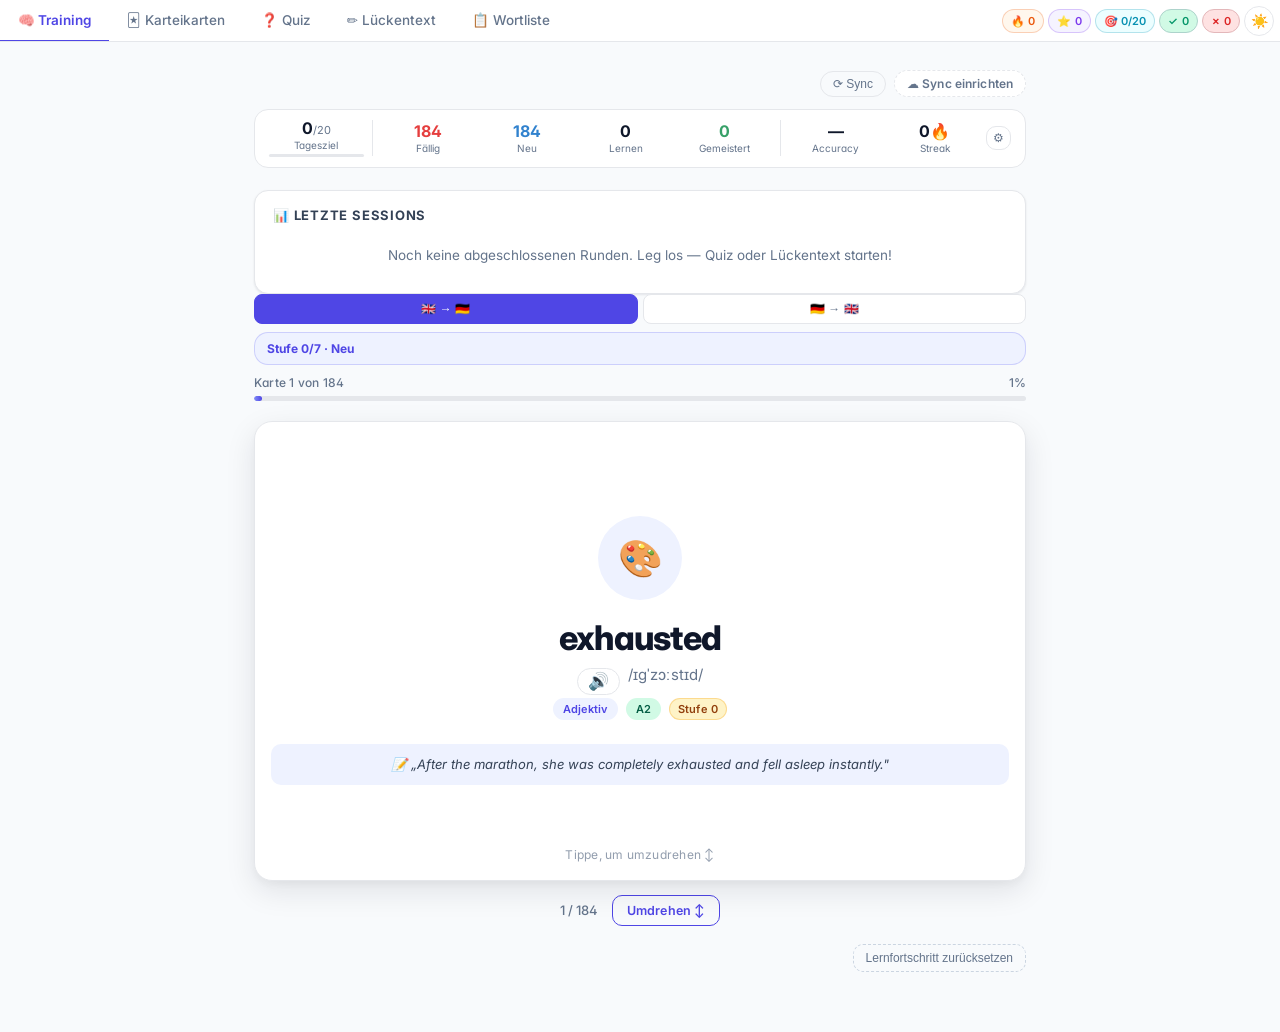
==== commit 3f91fee4: "Fehlerfix" ====
--- a/English_Trainer.html
+++ b/English_Trainer.html
@@ -5091,14 +5091,13 @@
 /* ═══════════════════════════════════════════════
    Start
    ═══════════════════════════════════════════════ */
-document.getElementById('wordCountLabel').textContent = `${WORDS.length} Wörter gespeichert`; // auto-updated
+const _wcLabel = document.getElementById('wordCountLabel');
+if(_wcLabel) _wcLabel.textContent = `${WORDS.length} Wörter gespeichert`;
 deck = shuffle(WORDS);
 trainDeck = SRS.dueQueue(WORDS);
-render();
-// Bilder im Hintergrund nachladen (nur beim ersten Öffnen nötig)
-prefetchImages();
-// Sync im Hintergrund initialisieren (Pull vom Gist + Push falls lokal neuer)
-Sync.init();
+try { render(); } catch(e){ console.error('render() failed:', e); document.getElementById('app').innerHTML = '<p style="padding:20px;color:#dc2626">Fehler beim Laden: ' + (e && e.message || e) + ' — bitte Konsole (F12) prüfen.</p>'; }
+try { prefetchImages(); } catch(e){ console.warn('prefetchImages failed:', e); }
+try { Sync.init(); } catch(e){ console.warn('Sync.init failed:', e); }
 </script>
 
 <!-- Sync-Einrichtungs-Modal -->
@@ -5109,7 +5108,4 @@
 
     <div class="hint" id="syncModalHint">Lade die Einrichtungs-Anleitung, um einen Token zu erstellen.</div>
 
-    <label for="syncTokenInput">GitHub Personal Access Token</label>
-    <input type="password" id="syncTokenInput" class="input mono" placeholder="github_pat_..." autocomplete="off" spellcheck="false">
-
-    <label for="syncGistInput">Gist-ID (nur au+    <label for="syncToke
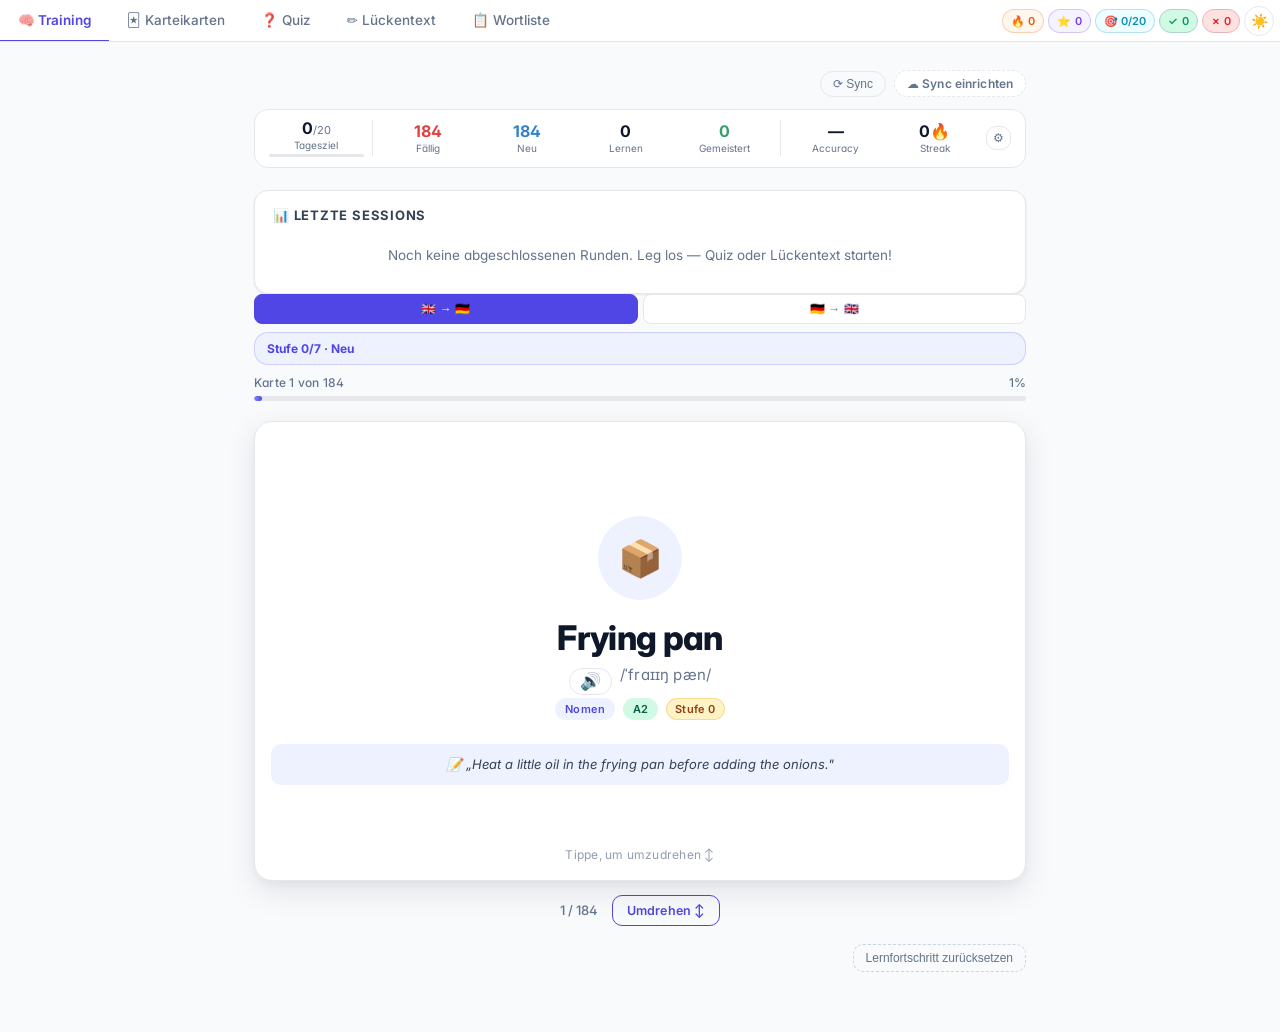
==== commit 81a7bfe8: "Fix" ====
--- a/English_Trainer.html
+++ b/English_Trainer.html
@@ -678,7 +678,7 @@
       "Put the milk back in the fridge after you've used it.",
       "The fridge is nearly empty — we need to go shopping."
     ],
-    imageUrl: "https://upload.wikimedia.org/wikipedia/commons/thumb/b/b8/Fridge.jpg/400px-Fridge.jpg",
+    imageUrl: "",
     difficulty: "A1",
     dateAdded: "2026-04-03",
     category: "Kitchen/Cooking"
@@ -694,7 +694,7 @@
       "The refrigerator in the kitchen has been making a strange noise.",
       "Always store dairy products in the refrigerator to keep them fresh."
     ],
-    imageUrl: "https://upload.wikimedia.org/wikipedia/commons/thumb/b/b8/Fridge.jpg/400px-Fridge.jpg",
+    imageUrl: "",
     difficulty: "A2",
     dateAdded: "2026-04-03",
     category: "Kitchen/Cooking"
@@ -726,7 +726,7 @@
       "The cooker has four hobs and a large oven underneath.",
       "Be careful — the cooker is still hot from making dinner."
     ],
-    imageUrl: "https://upload.wikimedia.org/wikipedia/commons/thumb/2/29/4_plate_stove.JPG/400px-4_plate_stove.JPG",
+    imageUrl: "",
     difficulty: "A2",
     dateAdded: "2026-04-03",
     category: "Kitchen/Cooking"
@@ -742,7 +742,7 @@
       "Stack the dirty plates in the dishwasher after the meal.",
       "The dishwasher saves a lot of time compared to washing up by hand."
     ],
-    imageUrl: "https://upload.wikimedia.org/wikipedia/commons/thumb/e/e0/Dishwasher_with_dishes.JPG/400px-Dishwasher_with_dishes.JPG",
+    imageUrl: "",
     difficulty: "A2",
     dateAdded: "2026-04-03",
     category: "Kitchen/Cooking"
@@ -774,7 +774,7 @@
       "Put the kettle on — I'll make us both a cup of tea.",
       "The kettle boiled in under two minutes."
     ],
-    imageUrl: "https://upload.wikimedia.org/wikipedia/commons/thumb/5/55/White_electric_kettle.JPG/400px-White_electric_kettle.JPG",
+    imageUrl: "",
     difficulty: "A1",
     dateAdded: "2026-04-03",
     category: "Kitchen/Cooking"
@@ -806,7 +806,7 @@
       "She stood at the stove stirring the soup carefully.",
       "Turn off the stove when you leave the kitchen."
     ],
-    imageUrl: "https://upload.wikimedia.org/wikipedia/commons/thumb/2/29/4_plate_stove.JPG/400px-4_plate_stove.JPG",
+    imageUrl: "",
     difficulty: "A2",
     dateAdded: "2026-04-03",
     category: "Kitchen/Cooking"
@@ -822,7 +822,7 @@
       "I put two slices of bread in the toaster for breakfast.",
       "The toaster is broken — the bread just stays pale no matter what."
     ],
-    imageUrl: "https://upload.wikimedia.org/wikipedia/commons/thumb/1/1a/Dualit_toaster.JPG/400px-Dualit_toaster.JPG",
+    imageUrl: "",
     difficulty: "A1",
     dateAdded: "2026-04-03",
     category: "Kitchen/Cooking"
@@ -838,7 +838,7 @@
       "I put a full load of clothes into the washing machine.",
       "The washing machine takes about an hour per cycle."
     ],
-    imageUrl: "https://upload.wikimedia.org/wikipedia/commons/thumb/2/26/Beko_Washing_Machine.JPG/400px-Beko_Washing_Machine.JPG",
+    imageUrl: "",
     difficulty: "A1",
     dateAdded: "2026-04-03",
     category: "Kitchen/Cooking"
@@ -854,7 +854,7 @@
       "Cook the sausages under the grill for ten minutes.",
       "We set up the grill in the garden and barbecued all afternoon."
     ],
-    imageUrl: "https://upload.wikimedia.org/wikipedia/commons/thumb/2/2b/Gasbbq.JPG/400px-Gasbbq.JPG",
+    imageUrl: "",
     difficulty: "A2",
     dateAdded: "2026-04-03",
     category: "Kitchen/Cooking"
@@ -870,7 +870,7 @@
       "Use the bottle opener on the fridge door to open your beer.",
       "I can't find the bottle opener — has anyone seen it?"
     ],
-    imageUrl: "https://upload.wikimedia.org/wikipedia/commons/thumb/e/ea/Bottle_opener.JPG/400px-Bottle_opener.JPG",
+    imageUrl: "",
     difficulty: "A2",
     dateAdded: "2026-04-03",
     category: "Kitchen/Cooking"
@@ -886,7 +886,7 @@
       "Always use a chopping board to protect the counter when cutting vegetables.",
       "We have separate chopping boards for meat and vegetables."
     ],
-    imageUrl: "https://upload.wikimedia.org/wikipedia/commons/thumb/7/74/Chopping_Board.jpg/400px-Chopping_Board.jpg",
+    imageUrl: "",
     difficulty: "B1",
     dateAdded: "2026-04-03",
     category: "Kitchen/Cooking"
@@ -902,7 +902,7 @@
       "Pour the cooked pasta into the colander to drain off the water.",
       "Rinse the salad leaves in the colander under cold running water."
     ],
-    imageUrl: "https://upload.wikimedia.org/wikipedia/commons/thumb/3/31/Blue_colander.jpg/400px-Blue_colander.jpg",
+    imageUrl: "",
     difficulty: "B1",
     dateAdded: "2026-04-03",
     category: "Kitchen/Cooking"
@@ -918,7 +918,7 @@
       "Do you have a corkscrew? I'd like to open this bottle of wine.",
       "He twisted the corkscrew and pulled out the cork with a gentle pop."
     ],
-    imageUrl: "https://upload.wikimedia.org/wikipedia/commons/thumb/2/22/Cavatappi_antichi_antique_corkscrew_002.JPG/400px-Cavatappi_antichi_antique_corkscrew_002.JPG",
+    imageUrl: "",
     difficulty: "B1",
     dateAdded: "2026-04-03",
     category: "Kitchen/Cooking"
@@ -934,7 +934,7 @@
       "Heat a little oil in the frying pan before adding the onions.",
       "She scrambled the eggs in a non-stick frying pan."
     ],
-    imageUrl: "https://upload.wikimedia.org/wikipedia/commons/thumb/5/52/Teflon_frying_pan.JPG/400px-Teflon_frying_pan.JPG",
+    imageUrl: "",
     difficulty: "A2",
     dateAdded: "2026-04-03",
     category: "Kitchen/Cooking"
@@ -950,7 +950,7 @@
       "Use the grater to grate the carrot finely for the salad.",
       "Be careful with the grater — the edges are very sharp."
     ],
-    imageUrl: "https://upload.wikimedia.org/wikipedia/commons/thumb/4/4b/Kitchen_grater.jpg/400px-Kitchen_grater.jpg",
+    imageUrl: "",
     difficulty: "B1",
     dateAdded: "2026-04-03",
     category: "Kitchen/Cooking"
@@ -966,7 +966,7 @@
       "Grate some Parmesan over the pasta with the cheese grater.",
       "The cheese grater has four different sides for different textures."
     ],
-    imageUrl: "https://upload.wikimedia.org/wikipedia/commons/thumb/4/4b/Kitchen_grater.jpg/400px-Kitchen_grater.jpg",
+    imageUrl: "",
     difficulty: "B1",
     dateAdded: "2026-04-03",
     category: "Kitchen/Cooking"
@@ -982,7 +982,7 @@
       "She uses an electric juicer every morning to make fresh orange juice.",
       "A manual juicer is fine for lemons, but an electric one is better for larger quantities."
     ],
-    imageUrl: "https://upload.wikimedia.org/wikipedia/commons/thumb/4/4f/Orange_juicer.JPG/400px-Orange_juicer.JPG",
+    imageUrl: "",
     difficulty: "B1",
     dateAdded: "2026-04-03",
     category: "Kitchen/Cooking"
@@ -1014,7 +1014,7 @@
       "You need kitchen scales to measure out the flour precisely.",
       "The recipe calls for 250g of sugar, so check the kitchen scales carefully."
     ],
-    imageUrl: "https://upload.wikimedia.org/wikipedia/commons/thumb/c/c6/Kitchenscale.jpg/400px-Kitchenscale.jpg",
+    imageUrl: "",
     difficulty: "B1",
     dateAdded: "2026-04-03",
     category: "Kitchen/Cooking"
@@ -1030,7 +1030,7 @@
       "She used a ladle to serve the soup into each bowl.",
       "Give the stew a good stir with the ladle before serving."
     ],
-    imageUrl: "https://upload.wikimedia.org/wikipedia/commons/thumb/8/86/Aluminium_ladle.jpg/400px-Aluminium_ladle.jpg",
+    imageUrl: "",
     difficulty: "B1",
     dateAdded: "2026-04-03",
     category: "Kitchen/Cooking"
@@ -1046,7 +1046,7 @@
       "Combine the flour, eggs and milk in a large mixing bowl.",
       "She whisked the cream in a chilled mixing bowl until it was stiff."
     ],
-    imageUrl: "https://upload.wikimedia.org/wikipedia/commons/thumb/6/6c/Pour_Molasses_into_a_Mixing_Bowl.JPG/400px-Pour_Molasses_into_a_Mixing_Bowl.JPG",
+    imageUrl: "",
     difficulty: "A2",
     dateAdded: "2026-04-03",
     category: "Kitchen/Cooking"
@@ -1094,7 +1094,7 @@
       "Roll out the pastry with a rolling pin until it's about 3mm thick.",
       "Dust the rolling pin with flour to stop the dough from sticking."
     ],
-    imageUrl: "https://upload.wikimedia.org/wikipedia/commons/thumb/f/f4/Lefse_rolling_pin.jpg/400px-Lefse_rolling_pin.jpg",
+    imageUrl: "",
     difficulty: "B1",
     dateAdded: "2026-04-03",
     category: "Kitchen/Cooking"
@@ -1110,7 +1110,7 @@
       "Bring the water to the boil in a large saucepan.",
       "She melted the butter in a small saucepan over low heat."
     ],
-    imageUrl: "https://upload.wikimedia.org/wikipedia/commons/thumb/5/57/Non-stick_20cm_saucepan.JPG/400px-Non-stick_20cm_saucepan.JPG",
+    imageUrl: "",
     difficulty: "A2",
     dateAdded: "2026-04-03",
     category: "Kitchen/Cooking"
@@ -1190,7 +1190,7 @@
       "Use the tongs to turn the steaks on the grill.",
       "She picked up the salad with tongs and placed it neatly on the plate."
     ],
-    imageUrl: "https://upload.wikimedia.org/wikipedia/commons/thumb/b/b8/Tongs1.JPG/400px-Tongs1.JPG",
+    imageUrl: "",
     difficulty: "B1",
     dateAdded: "2026-04-03",
     category: "Kitchen/Cooking"
@@ -1238,7 +1238,7 @@
       "Stir the sauce slowly with a wooden spoon to prevent it from burning.",
       "A wooden spoon won't scratch non-stick pans, unlike metal ones."
     ],
-    imageUrl: "https://upload.wikimedia.org/wikipedia/commons/thumb/7/7b/Wooden_Spoon.jpg/400px-Wooden_Spoon.jpg",
+    imageUrl: "",
     difficulty: "A2",
     dateAdded: "2026-04-03",
     category: "Kitchen/Cooking"
@@ -1254,7 +1254,7 @@
       "Use a sharp knife to cut the vegetables into even pieces.",
       "Always keep your knives clean and store them safely."
     ],
-    imageUrl: "https://upload.wikimedia.org/wikipedia/commons/thumb/c/cc/Kitchen_Knife_03_Stainless_steel_Cutting_edge.JPG/400px-Kitchen_Knife_03_Stainless_steel_Cutting_edge.JPG",
+    imageUrl: "",
     difficulty: "A1",
     dateAdded: "2026-04-03",
     category: "Kitchen/Cooking"
@@ -1286,7 +1286,7 @@
       "Stir your coffee with a spoon to dissolve the sugar.",
       "He ate the soup slowly with a large spoon."
     ],
-    imageUrl: "https://upload.wikimedia.org/wikipedia/commons/thumb/2/2d/Spoon.JPG/400px-Spoon.JPG",
+    imageUrl: "",
     difficulty: "A1",
     dateAdded: "2026-04-03",
     category: "Kitchen/Cooking"
@@ -1334,7 +1334,7 @@
       "Add two tablespoons of olive oil to the pan.",
       "The recipe says one tablespoon of soy sauce — don't add more."
     ],
-    imageUrl: "https://upload.wikimedia.org/wikipedia/commons/thumb/b/b0/Teaspoon_&_tablespoon.jpg/400px-Teaspoon_&_tablespoon.jpg",
+    imageUrl: "",
     difficulty: "A2",
     dateAdded: "2026-04-03",
     category: "Kitchen/Cooking"
@@ -1350,7 +1350,7 @@
       "Add half a teaspoon of salt to the dough.",
       "She stirred her tea with a teaspoon before taking a sip."
     ],
-    imageUrl: "https://upload.wikimedia.org/wikipedia/commons/thumb/4/42/2teaspoons.JPG/400px-2teaspoons.JPG",
+    imageUrl: "",
     difficulty: "A2",
     dateAdded: "2026-04-03",
     category: "Kitchen/Cooking"
@@ -1366,7 +1366,7 @@
       "He used the carving knife to slice the roast chicken at the table.",
       "A sharp carving knife makes cutting large joints of meat much easier."
     ],
-    imageUrl: "https://upload.wikimedia.org/wikipedia/commons/thumb/1/14/Carvingknives.JPG/400px-Carvingknives.JPG",
+    imageUrl: "",
     difficulty: "B1",
     dateAdded: "2026-04-03",
     category: "Kitchen/Cooking"
@@ -1382,7 +1382,7 @@
       "She learned to eat sushi with chopsticks during her trip to Japan.",
       "It takes some practice to pick up food with chopsticks."
     ],
-    imageUrl: "https://upload.wikimedia.org/wikipedia/commons/thumb/6/68/Chopstick.JPG/400px-Chopstick.JPG",
+    imageUrl: "",
     difficulty: "A2",
     dateAdded: "2026-04-03",
     category: "Kitchen/Cooking"
@@ -1478,7 +1478,7 @@
       "She brought a jug of cold water to the table.",
       "He poured the lemonade from a large jug into everyone's glasses."
     ],
-    imageUrl: "https://upload.wikimedia.org/wikipedia/commons/thumb/a/a9/Water_jug.JPG/400px-Water_jug.JPG",
+    imageUrl: "",
     difficulty: "A2",
     dateAdded: "2026-04-03",
     category: "Kitchen/Cooking"
@@ -1494,7 +1494,7 @@
       "He wrapped both hands around his mug of hot chocolate.",
       "I always drink my morning coffee from my favourite blue mug."
     ],
-    imageUrl: "https://upload.wikimedia.org/wikipedia/commons/thumb/b/b0/Vintage_VICTOR_Coffee_Mug.jpg/400px-Vintage_VICTOR_Coffee_Mug.jpg",
+    imageUrl: "",
     difficulty: "A1",
     dateAdded: "2026-04-03",
     category: "Kitchen/Cooking"
@@ -1510,7 +1510,7 @@
       "She placed a warm plate in front of each guest.",
       "Pile the pasta high on the plate and add some grated cheese on top."
     ],
-    imageUrl: "https://upload.wikimedia.org/wikipedia/commons/thumb/3/3b/Dinner_plates.jpg/400px-Dinner_plates.jpg",
+    imageUrl: "",
     difficulty: "A1",
     dateAdded: "2026-04-03",
     category: "Kitchen/Cooking"
@@ -1558,7 +1558,7 @@
       "She let the tea steep in the teapot for five minutes before pouring.",
       "Would you like another cup? There's plenty left in the teapot."
     ],
-    imageUrl: "https://upload.wikimedia.org/wikipedia/commons/thumb/f/f6/Chinese_teapot.JPG/400px-Chinese_teapot.JPG",
+    imageUrl: "",
     difficulty: "A2",
     dateAdded: "2026-04-03",
     category: "Kitchen/Cooking"
@@ -1574,7 +1574,7 @@
       "He poured the red wine into a large wine glass.",
       "Polish the wine glasses before the guests arrive so they shine."
     ],
-    imageUrl: "https://upload.wikimedia.org/wikipedia/commons/thumb/c/c0/Red_Wine_Glass.jpg/400px-Red_Wine_Glass.jpg",
+    imageUrl: "",
     difficulty: "A2",
     dateAdded: "2026-04-03",
     category: "Kitchen/Cooking"
@@ -1590,7 +1590,7 @@
       "Scrape the leftovers into the bin and rinse the plate.",
       "Don't forget to take the bin out — it's collection day tomorrow."
     ],
-    imageUrl: "https://upload.wikimedia.org/wikipedia/commons/thumb/e/ec/Garbage_Bin.JPG/400px-Garbage_Bin.JPG",
+    imageUrl: "",
     difficulty: "A1",
     dateAdded: "2026-04-03",
     category: "Kitchen/Cooking"
@@ -1750,7 +1750,7 @@
       "Fill the sink with hot soapy water to wash the dishes.",
       "Leave the dirty pots in the sink and I'll wash them later."
     ],
-    imageUrl: "https://upload.wikimedia.org/wikipedia/commons/thumb/4/45/Kitchen_Sink.JPG/400px-Kitchen_Sink.JPG",
+    imageUrl: "",
     difficulty: "A1",
     dateAdded: "2026-04-03",
     category: "Kitchen/Cooking"
@@ -3554,15 +3554,18 @@
 // Bild-Cache aus localStorage laden (für schnelles Wiederöffnen)
 let imageCache = {};
 try { imageCache = JSON.parse(localStorage.getItem('etImageCache') || '{}'); } catch(e) {}
-// Migration: alte Special:FilePath-Einträge entsorgen, damit neue Wikipedia-URLs greifen
+// Migration: alte kaputte Einträge entsorgen
+// - Special:FilePath: unzuverlässige Redirects
+// - /400px-: nicht-existierende Wikimedia-Thumbnail-Größe (liefert "Wikimedia Error" 404)
 try {
-  let cleaned = false;
+  let cleaned = 0;
   for(const k of Object.keys(imageCache)){
-    if(typeof imageCache[k] === 'string' && imageCache[k].includes('Special:FilePath')){
-      delete imageCache[k]; cleaned = true;
+    const v = imageCache[k];
+    if(typeof v === 'string' && (v.includes('Special:FilePath') || v.includes('/400px-'))){
+      delete imageCache[k]; cleaned++;
     }
   }
-  if(cleaned) localStorage.setItem('etImageCache', JSON.stringify(imageCache));
+  if(cleaned){ localStorage.setItem('etImageCache', JSON.stringify(imageCache)); console.log('[Bilder] '+cleaned+' kaputte Cache-Einträge entfernt'); }
 } catch(e) {}
 
 function getImg(w){
@@ -3584,7 +3587,8 @@
     if(!r.ok){ console.warn('[Bilder] API-Fehler', title, r.status); return ''; }
     const d = await r.json();
     let url = (d.thumbnail && d.thumbnail.source) ? d.thumbnail.source : '';
-    if(url) url = url.replace(/\/\d+px-/, '/400px-');
+    // Größe NICHT umschreiben — Wikimedia generiert nur bestimmte Thumb-Größen,
+    // beliebige /<N>px- URLs liefern 'Wikimedia Error' (404). API-URL as-is verwenden.
     if(url){
       imageCache[word] = url;
       try { localStorage.setItem('etImageCache', JSON.stringify(imageCache)); } catch(e) {}
@@ -5104,8 +5108,4 @@
 <div class="modal-overlay" id="syncModal" onclick="if(event.target===this) closeSyncModal()">
   <div class="modal" role="dialog" aria-labelledby="syncModalTitle">
     <h2 id="syncModalTitle">☁️ Geräte-Synchronisation</h2>
-    <p class="modal-sub">Synchronisiere deinen Lernfortschritt (welches Wort ist auf welcher Stufe) zwischen Handy und Laptop über einen privaten GitHub-Gist. Einmal pro Gerät einrichten — danach läuft alles automatisch.</p>
-
-    <div class="hint" id="syncModalHint">Lade die Einrichtungs-Anleitung, um einen Token zu erstellen.</div>
-
-    <label for="syncToke+    <p class="modal-sub">Synchronisiere deinen Lernfortschritt (welches Wort ist auf welcher Stufe) zwischen Handy und Laptop über einen privaten GitHub-Gist. Einmal pro 
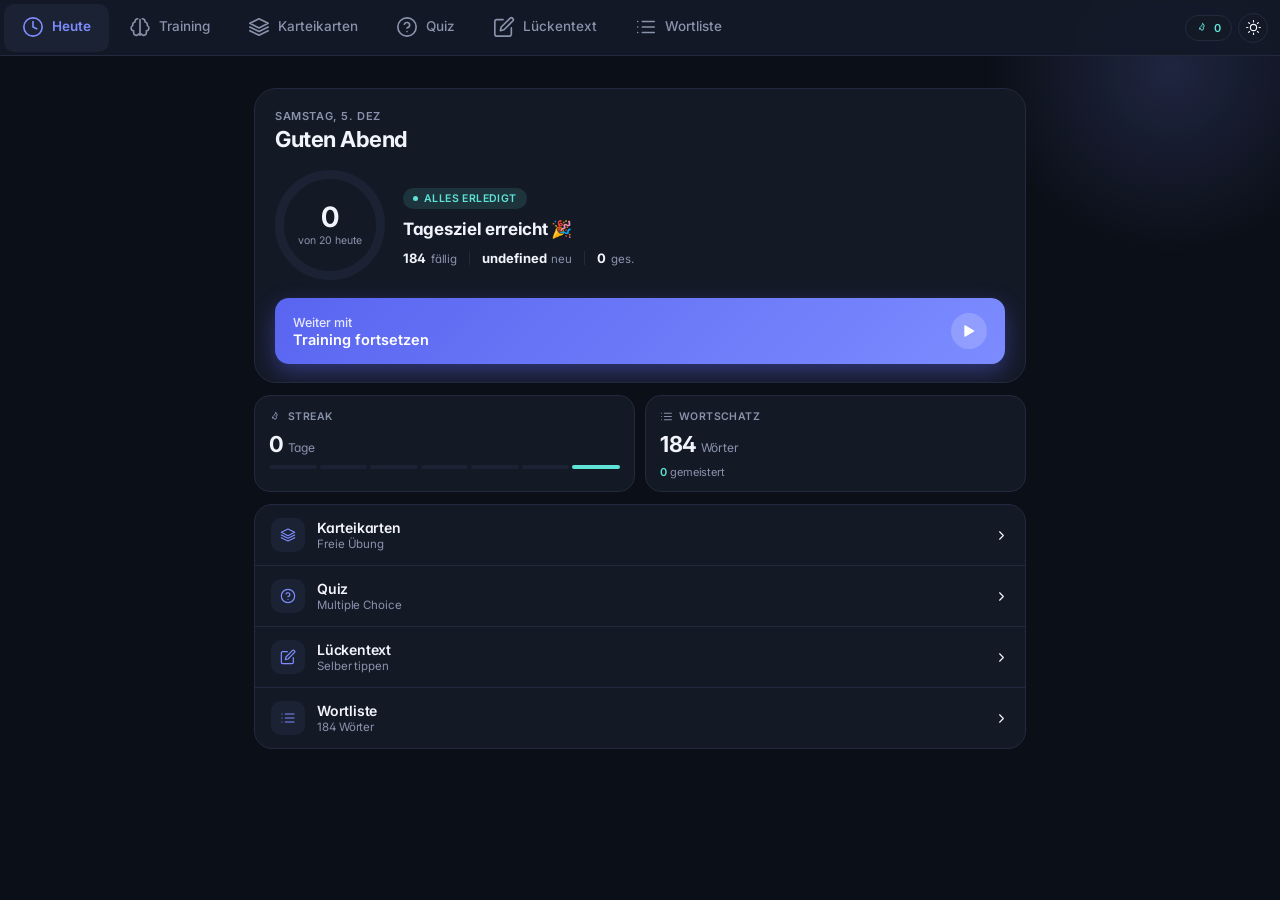
==== commit 0e7b22ac: "Patch v2 sauber eingebaut + SW-Registrierung wieder drin" ====
--- a/English_Trainer.html
+++ b/English_Trainer.html
@@ -5104,8 +5104,672 @@
 try { Sync.init(); } catch(e){ console.warn('Sync.init failed:', e); }
 </script>
 
-<!-- Sync-Einrichtungs-Modal -->
-<div class="modal-overlay" id="syncModal" onclick="if(event.target===this) closeSyncModal()">
-  <div class="modal" role="dialog" aria-labelledby="syncModalTitle">
-    <h2 id="syncModalTitle">☁️ Geräte-Synchronisation</h2>
-    <p class="modal-sub">Synchronisiere deinen Lernfortschritt (welches Wort ist auf welcher Stufe) zwischen Handy und Laptop über einen privaten GitHub-Gist. Einmal pro +<!-- Sync-Einrichtungs-Modal (Inhalt wird vom v2-Patch dynamisch befüllt) -->
+<div class="modal-overlay" id="syncModal" onclick="if(event.target===this) closeSyncModal()"></div>
+
+<script>
+// Service Worker registrieren (PWA / Offline-Support)
+if ('serviceWorker' in navigator) {
+  window.addEventListener('load', function(){
+    navigator.serviceWorker.register('./sw.js')
+      .then(function(reg){ console.log('SW registriert:', reg.scope); })
+      .catch(function(err){ console.warn('SW Fehler:', err); });
+  });
+}
+</script>
+
+<!-- ETA-PATCH-START · v2.1 · Variante B Focus Dark + Heute -->
+<style id="eta-v2-overrides">
+/* ━━━━━ 1. Theme — dark-first, Indigo + Cyan ━━━━━ */
+:root, body, body.dark {
+  --primary:        #7C8CFF;
+  --primary2:       #5965F0;
+  --primary-soft:   #5EE3D6;
+  --primary-bg:     rgba(124,140,255,0.13);
+  --ok:             #42E3A4;
+  --ok-bg:          rgba(66,227,164,0.13);
+  --ok-text:        #B6F3D8;
+  --err:            #FF8A6B;
+  --err-bg:         rgba(255,138,107,0.13);
+  --err-text:       #FFCEC0;
+  --warn:           #FBBF24;
+  --warn-bg:        rgba(251,191,36,0.13);
+  --warn-text:      #FDE68A;
+  --bg:             #0B0F17;
+  --card:           #141926;
+  --card-hover:     #1B2233;
+  --text:           #F1F4FB;
+  --text-soft:      #C9D0E0;
+  --muted:          #8A93AC;
+  --border:         #222B3E;
+  --border-strong:  #2E3956;
+  --header-bg:      rgba(20,25,38,0.85);
+  --nav-bg:         rgba(20,25,38,0.92);
+  --sh-sm:          0 1px 2px rgba(0,0,0,0.4);
+  --sh:             0 4px 14px rgba(0,0,0,0.35);
+  --sh-lg:          0 16px 40px rgba(0,0,0,0.55), 0 4px 12px rgba(0,0,0,0.3);
+  color-scheme: dark;
+}
+html, body { background: var(--bg) !important; color: var(--text) !important; }
+
+/* ━━━━━ 2. Top-Bar entlasten ━━━━━ */
+.hd-stats .stat-xp,
+.hd-stats .stat-goal,
+.hd-stats .stat-ok,
+.hd-stats .stat-err { display: none !important; }
+.hd-stats .stat-streak {
+  background: var(--card) !important;
+  border: 1px solid var(--border) !important;
+  color: var(--primary-soft) !important;
+  font-weight: 600 !important;
+  padding: 5px 10px !important;
+  border-radius: 999px !important;
+}
+.theme-toggle { border: 1px solid var(--border) !important; color: var(--text) !important; }
+
+/* ━━━━━ 3. Tab-Bar nach UNTEN (alle Touch-Geräte) ━━━━━ */
+@media (max-width: 900px), (pointer: coarse) {
+  nav {
+    position: fixed !important;
+    top: auto !important;
+    bottom: 0 !important;
+    left: 0; right: 0;
+    flex-direction: column !important;
+    align-items: stretch !important;
+    border-bottom: none !important;
+    border-top: 1px solid var(--border) !important;
+    background: var(--nav-bg) !important;
+    backdrop-filter: blur(20px) saturate(180%) !important;
+    -webkit-backdrop-filter: blur(20px) saturate(180%) !important;
+    padding-bottom: max(8px, env(safe-area-inset-bottom)) !important;
+    z-index: 40 !important;
+    box-shadow: 0 -8px 28px rgba(0,0,0,0.3);
+  }
+  .hd-stats {
+    position: fixed !important;
+    top: max(10px, env(safe-area-inset-top)) !important;
+    right: 12px !important;
+    z-index: 41 !important;
+    padding: 0 !important;
+    gap: 6px !important;
+    background: transparent !important;
+  }
+  .nav-tabs { display: flex !important; flex: 1 !important; padding: 4px !important; overflow: visible !important; }
+  .tab {
+    flex: 1 !important;
+    padding: 7px 2px !important;
+    display: flex !important;
+    flex-direction: column !important;
+    align-items: center !important;
+    gap: 2px !important;
+    border-bottom: none !important;
+    margin-bottom: 0 !important;
+    border-radius: 12px !important;
+    font-size: 10px !important;
+    color: var(--muted) !important;
+    background: transparent !important;
+  }
+  .tab.active {
+    background: var(--card-hover) !important;
+    color: var(--text) !important;
+    border-bottom: none !important;
+  }
+  .tab .tab-label { display: inline !important; font-size: 10px !important; font-weight: 500 !important; letter-spacing: -0.1px !important; }
+  .tab.active .tab-label { font-weight: 600 !important; }
+  main { padding-bottom: 120px !important; padding-top: 50px !important; }
+  .hd-stats .stat-streak { padding: 4px 9px !important; font-size: 11px !important; }
+}
+
+/* Desktop: Icon + Label nebeneinander */
+@media (min-width: 901px) and (pointer: fine) {
+  .tab .eta-tab-icon { display: inline-flex !important; vertical-align: middle; margin-right: 8px; }
+  .nav-tabs { gap: 2px; padding: 4px; }
+  .tab { border-radius: 10px !important; }
+  .tab.active { background: var(--card-hover) !important; border-bottom-color: transparent !important; }
+  .hd-stats { padding: 0 12px 0 6px !important; gap: 6px !important; }
+}
+
+/* Emojis IMMER verstecken */
+.tab .eta-tab-emoji { display: none !important; }
+
+/* ━━━━━ 4. Cards & Buttons polieren ━━━━━ */
+.face, .quiz-question, .fill-card, .word-card,
+.summary-card, .srs-empty, .srs-dash-item,
+.flash-picker, .round-result, .history-box, .goal-row,
+.srs-compact-bar, .modal { border-radius: 18px !important; }
+
+.btn-primary, .btn-ok, .btn-srs-ok {
+  background: linear-gradient(135deg, var(--primary2), var(--primary)) !important;
+  border: none !important;
+  color: #fff !important;
+  box-shadow: 0 6px 18px rgba(89,101,240,0.35) !important;
+}
+.btn-primary:hover, .btn-ok:hover, .btn-srs-ok:hover { filter: brightness(1.05) !important; }
+
+.btn-srs-err {
+  background: var(--card) !important;
+  color: var(--text) !important;
+  border: 1.5px solid var(--border) !important;
+}
+.btn-srs-err:hover { border-color: var(--err) !important; }
+
+.choice {
+  background: var(--card) !important;
+  border: 1.5px solid var(--border) !important;
+  border-radius: 14px !important;
+  color: var(--text) !important;
+}
+.choice:hover:not(:disabled) { border-color: var(--primary) !important; background: var(--card-hover) !important; }
+.choice.correct { background: var(--ok-bg) !important; border-color: var(--ok) !important; color: var(--ok-text) !important; }
+
+@media (max-width: 900px), (pointer: coarse) {
+  .quiz-choices { grid-template-columns: 1fr !important; gap: 8px !important; }
+  .choice {
+    padding: 14px 16px !important; font-size: 14.5px !important;
+    -webkit-line-clamp: unset !important; display: flex !important;
+  }
+}
+
+/* SRS-Level-Badges einheitlicher */
+.lvl-1, .lvl-2 { background: rgba(94,227,214,0.13) !important; color: #A7F0E5 !important; border-color: rgba(94,227,214,0.35) !important; }
+.lvl-3, .lvl-4 { background: rgba(124,140,255,0.16) !important; color: #C7CEFF !important; border-color: rgba(124,140,255,0.4) !important; }
+.lvl-5, .lvl-6 { background: rgba(124,140,255,0.22) !important; color: #DDE2FF !important; border-color: rgba(124,140,255,0.5) !important; }
+
+/* Such-Icon */
+.search-bar::before { content: none !important; }
+.search-bar input { padding-left: 38px !important; }
+.search-bar .eta-search-icon { position: absolute; left: 12px; top: 50%; transform: translateY(-50%); color: var(--muted); pointer-events: none; display: inline-flex; }
+
+/* Subtiler Glow */
+body::before {
+  content: ''; position: fixed; top: -120px; right: -80px;
+  width: 380px; height: 380px; border-radius: 50%;
+  background: radial-gradient(circle, rgba(124,140,255,0.18) 0%, transparent 70%);
+  pointer-events: none; z-index: 0;
+}
+nav, main, #mobileNextBar { position: relative; z-index: 1; }
+
+body { -webkit-font-smoothing: antialiased; letter-spacing: -0.005em; }
+.fc-word, .quiz-word { letter-spacing: -0.04em !important; }
+
+#mobileNextBar { background: var(--card) !important; border-top: 1px solid var(--border) !important; }
+#mobileNextBar .mnb-btn {
+  background: linear-gradient(135deg, var(--primary2), var(--primary)) !important;
+  box-shadow: 0 6px 18px rgba(89,101,240,0.35) !important;
+}
+
+@media (max-width: 540px) {
+  .srs-rate-row, .fc-actions {
+    bottom: 76px !important;
+    background: var(--card) !important;
+    border-top: 1px solid var(--border) !important;
+    padding-bottom: 10px !important;
+  }
+}
+
+/* Karteikarten-Rückseite kompakter */
+.back-ex { padding: 8px 11px !important; font-size: 12.5px !important; }
+.back-ex:not(:first-of-type) { display: none !important; }
+
+/* Animation respektieren */
+@media (prefers-reduced-motion: reduce) {
+  .flashcard { transition: opacity .25s ease !important; }
+  .flashcard.flipped .face { display: none; }
+}
+
+/* ━━━━━ 5. HEUTE-Screen ━━━━━ */
+.eta-today {
+  display: flex; flex-direction: column; gap: 12px;
+  padding-top: 4px;
+}
+.eta-today-hero {
+  background: var(--card); border: 1px solid var(--border);
+  border-radius: 22px; padding: 20px 20px 18px;
+  position: relative; overflow: hidden;
+}
+.eta-today-greet {
+  font-size: 11px; color: var(--muted); font-weight: 600;
+  text-transform: uppercase; letter-spacing: 0.6px; margin-bottom: 4px;
+}
+.eta-today-name {
+  font-size: 22px; color: var(--text); font-weight: 700;
+  letter-spacing: -0.5px; line-height: 1.15; margin-bottom: 18px;
+}
+.eta-today-row {
+  display: flex; align-items: center; gap: 18px;
+  margin-bottom: 18px;
+}
+.eta-ring-wrap { position: relative; width: 110px; height: 110px; flex-shrink: 0; }
+.eta-ring-wrap svg { transform: rotate(-90deg); }
+.eta-ring-text {
+  position: absolute; inset: 0;
+  display: flex; flex-direction: column;
+  align-items: center; justify-content: center;
+}
+.eta-ring-num { font-size: 28px; font-weight: 700; color: var(--text); letter-spacing: -0.8px; line-height: 1; }
+.eta-ring-of { font-size: 10.5px; color: var(--muted); margin-top: 3px; }
+.eta-today-meta { flex: 1; min-width: 0; }
+.eta-today-pill {
+  display: inline-flex; align-items: center; gap: 6px;
+  padding: 4px 10px; border-radius: 999px;
+  background: rgba(94,227,214,0.13); color: var(--primary-soft);
+  font-size: 10.5px; font-weight: 600; letter-spacing: 0.4px;
+  text-transform: uppercase; margin-bottom: 10px;
+}
+.eta-today-pill::before {
+  content: ''; width: 5px; height: 5px; border-radius: 3px;
+  background: var(--primary-soft);
+}
+.eta-today-headline {
+  font-size: 17px; color: var(--text); font-weight: 700;
+  letter-spacing: -0.3px; line-height: 1.25; margin-bottom: 10px;
+}
+.eta-today-stats {
+  display: flex; gap: 12px; font-size: 11.5px; color: var(--muted);
+  align-items: center;
+}
+.eta-today-stats strong { color: var(--text); font-weight: 700; font-size: 13px; margin-right: 2px; }
+.eta-today-stats .sep { width: 1px; height: 14px; background: var(--border); }
+
+.eta-cta-btn {
+  display: flex; align-items: center; justify-content: space-between;
+  background: linear-gradient(135deg, var(--primary2), var(--primary));
+  color: #fff; border: none; border-radius: 14px;
+  padding: 15px 18px; width: 100%; cursor: pointer;
+  font-family: inherit; font-weight: 600; font-size: 14.5px;
+  box-shadow: 0 8px 22px rgba(89,101,240,0.4);
+  transition: filter .15s, transform .1s;
+}
+.eta-cta-btn:hover { filter: brightness(1.05); }
+.eta-cta-btn:active { transform: translateY(1px); }
+.eta-cta-btn .eta-cta-text { display: flex; flex-direction: column; align-items: flex-start; gap: 1px; }
+.eta-cta-btn .eta-cta-sub { font-size: 12.5px; opacity: 0.85; font-weight: 500; }
+.eta-cta-btn .eta-cta-arrow {
+  width: 36px; height: 36px; border-radius: 999px;
+  background: rgba(255,255,255,0.18);
+  display: flex; align-items: center; justify-content: center;
+}
+
+.eta-stats-grid { display: grid; grid-template-columns: 1fr 1fr; gap: 10px; }
+.eta-stat-card {
+  background: var(--card); border: 1px solid var(--border);
+  border-radius: 16px; padding: 14px 14px 12px;
+}
+.eta-stat-head {
+  display: flex; align-items: center; gap: 6px; margin-bottom: 8px;
+  font-size: 10.5px; color: var(--muted); font-weight: 600;
+  letter-spacing: 0.4px; text-transform: uppercase;
+}
+.eta-stat-num { display: flex; align-items: baseline; gap: 4px; }
+.eta-stat-num .v { font-size: 22px; font-weight: 700; color: var(--text); letter-spacing: -0.5px; }
+.eta-stat-num .u { font-size: 12px; color: var(--muted); }
+.eta-week-dots { display: flex; gap: 3px; margin-top: 8px; }
+.eta-week-dots > div { flex: 1; height: 4px; border-radius: 2px; background: var(--card-hover); }
+.eta-week-dots > div.done { background: var(--primary); }
+.eta-week-dots > div.today { background: var(--primary-soft); }
+
+.eta-modes {
+  background: var(--card); border: 1px solid var(--border);
+  border-radius: 18px; overflow: hidden;
+}
+.eta-mode-row {
+  display: flex; align-items: center; gap: 12px;
+  padding: 13px 16px; cursor: pointer;
+  border-top: 1px solid var(--border);
+  transition: background .15s;
+}
+.eta-mode-row:first-child { border-top: none; }
+.eta-mode-row:hover { background: var(--card-hover); }
+.eta-mode-ico {
+  width: 34px; height: 34px; border-radius: 10px;
+  background: var(--card-hover); color: var(--primary);
+  display: flex; align-items: center; justify-content: center;
+  flex-shrink: 0;
+}
+.eta-mode-body { flex: 1; }
+.eta-mode-name { font-size: 14px; font-weight: 600; color: var(--text); letter-spacing: -0.2px; }
+.eta-mode-sub { font-size: 11.5px; color: var(--muted); margin-top: 1px; }
+
+/* Modal Polish (für rekonstruiertes Sync) */
+.modal { background: var(--card) !important; border: 1px solid var(--border) !important; }
+.modal-overlay { background: rgba(0,0,0,0.65) !important; backdrop-filter: blur(6px); }
+.modal .input { background: var(--bg) !important; border-color: var(--border) !important; color: var(--text) !important; }
+.modal .hint { background: var(--card-hover) !important; border-left-color: var(--primary) !important; color: var(--text-soft) !important; }
+.modal-actions .btn-primary { background: linear-gradient(135deg, var(--primary2), var(--primary)) !important; }
+</style>
+
+<script id="eta-v2-script">
+(function(){
+  // ── 1. Dark mode hart erzwingen ───────────────────────────
+  document.body.classList.add('dark');
+  try { localStorage.setItem('theme', 'dark'); } catch(e) {}
+
+  var tc = document.querySelector('meta[name="theme-color"]');
+  if (tc) tc.setAttribute('content', '#0B0F17');
+
+  // ── 2. Lucide SVG-Icons ───────────────────────────────────
+  var ICON = {
+    today:    '<circle cx="12" cy="12" r="10"/><path d="M12 6v6l4 2"/>',
+    train:    '<path d="M9.5 3a3 3 0 0 0-3 3v.5A3 3 0 0 0 4 9.5v1a3 3 0 0 0 1 5.7V18a3 3 0 0 0 5.5 1.7M14.5 3a3 3 0 0 1 3 3v.5A3 3 0 0 1 20 9.5v1a3 3 0 0 1-1 5.7V18a3 3 0 0 1-5.5 1.7M12 4v17"/>',
+    flash:    '<path d="M12 3 2 8l10 5 10-5-10-5ZM2 16l10 5 10-5M2 12l10 5 10-5"/>',
+    quiz:     '<path d="M12 22c5.5 0 10-4.5 10-10S17.5 2 12 2 2 6.5 2 12s4.5 10 10 10ZM9.1 9a3 3 0 0 1 5.8 1c0 2-3 3-3 3M12 17h.01"/>',
+    fill:     '<path d="M11 4H4a2 2 0 0 0-2 2v14a2 2 0 0 0 2 2h14a2 2 0 0 0 2-2v-7M18.5 2.5a2.1 2.1 0 0 1 3 3L12 15l-4 1 1-4 9.5-9.5Z"/>',
+    list:     '<path d="M8 6h13M8 12h13M8 18h13M3 6h.01M3 12h.01M3 18h.01"/>',
+    search:   '<circle cx="11" cy="11" r="8"/><path d="M21 21l-4.3-4.3"/>',
+    flame:    '<path d="M8.5 14.5A2.5 2.5 0 0 0 11 17c1.4 0 2.6-1 2.9-2.4.4-2-1.4-3.6-1.4-3.6S15 12 15 9.5c0-3-3-5.5-3-5.5s.5 4-3 6c-1.7 1-2.5 2.8-2.5 4.5Z"/>',
+    moon:     '<path d="M21 12.8A9 9 0 1 1 11.2 3a7 7 0 0 0 9.8 9.8Z"/>',
+    sun:      '<circle cx="12" cy="12" r="5"/><path d="M12 1v2M12 21v2M4.2 4.2l1.4 1.4M18.4 18.4l1.4 1.4M1 12h2M21 12h2M4.2 19.8l1.4-1.4M18.4 5.6l1.4-1.4"/>',
+    arrowRight:'<path d="M5 12h14M12 5l7 7-7 7"/>',
+    chevronRight:'<path d="M9 18l6-6-6-6"/>',
+    play:     '<path d="M5 3v18l15-9L5 3Z" fill="currentColor"/>',
+    cloud:    '<path d="M18 10h-1.3A7 7 0 1 0 5 16.7"/><path d="M21 14a3 3 0 0 0-3-3h-3.5A5 5 0 1 0 8 17h10a3 3 0 0 0 3-3Z"/>',
+    x:        '<path d="M18 6 6 18M6 6l12 12"/>',
+  };
+  function svg(name, size, w) {
+    return '<svg width="'+(size||20)+'" height="'+(size||20)+'" viewBox="0 0 24 24" fill="none" stroke="currentColor" stroke-width="'+(w||1.8)+'" stroke-linecap="round" stroke-linejoin="round" style="flex-shrink:0">'+(ICON[name]||'')+'</svg>';
+  }
+  window.__etaSvg = svg;
+
+  // ── 3. Sync-Modal rekonstruieren ──────────────────────────
+  function rebuildSyncModal() {
+    var modal = document.getElementById('syncModal');
+    if (!modal) return;
+    modal.innerHTML = ''
+      + '<div class="modal" role="dialog" aria-labelledby="syncModalTitle">'
+      + '  <h2 id="syncModalTitle" style="display:flex;align-items:center;gap:8px">'
+      +      svg('cloud', 18) + ' Geräte-Synchronisation</h2>'
+      + '  <p class="modal-sub">Synchronisiere deinen Lernfortschritt zwischen Handy und Laptop über einen privaten GitHub-Gist. Einmal pro Gerät einrichten — danach läuft alles automatisch im Hintergrund.</p>'
+      + '  <div class="hint" id="syncModalHint">Lade die <a href="sync-anleitung.html" target="_blank" style="color:var(--primary)">Einrichtungs-Anleitung</a>, um einen Token zu erstellen.</div>'
+      + '  <label for="syncTokenInput">GitHub Personal Access Token</label>'
+      + '  <input id="syncTokenInput" class="input mono" type="password" autocomplete="off" spellcheck="false" placeholder="ghp_..." />'
+      + '  <label for="syncGistInput">Gist-ID <span style="color:var(--muted);font-weight:400">(nur auf dem 2. Gerät nötig)</span></label>'
+      + '  <div style="display:flex;gap:6px">'
+      + '    <input id="syncGistInput" class="input mono" type="text" autocomplete="off" spellcheck="false" placeholder="z.B. 7a1b8c..." style="flex:1;margin-bottom:0" />'
+      + '    <button type="button" class="btn btn-ghost" onclick="copyGistIdToClipboard()" title="Gist-ID kopieren" style="padding:8px 12px">📋</button>'
+      + '  </div>'
+      + '  <div id="syncModalMsg" class="modal-msg"></div>'
+      + '  <div class="modal-actions">'
+      + '    <button type="button" class="btn btn-ghost" onclick="closeSyncModal()">Abbrechen</button>'
+      + '    <button type="button" class="btn btn-primary" onclick="saveSyncSettings()">Speichern & verbinden</button>'
+      + '  </div>'
+      + '</div>';
+  }
+  rebuildSyncModal();
+
+  // ── 4. Tab-Icons + Heute-Tab hinzufügen ──────────────────
+  var TAB_ORDER = [
+    { id: 'today',  label: 'Heute',         icon: 'today' },
+    { id: 'train',  label: 'Training',      icon: 'train' },
+    { id: 'flash',  label: 'Karteikarten',  icon: 'flash' },
+    { id: 'quiz',   label: 'Quiz',          icon: 'quiz' },
+    { id: 'fill',   label: 'Lückentext',    icon: 'fill' },
+    { id: 'list',   label: 'Wortliste',     icon: 'list' },
+  ];
+
+  var navTabs = document.querySelector('.nav-tabs');
+  if (navTabs) {
+    // Erstmal: alte Tabs durchgehen, deren Mode-Mapping ermitteln (Reihenfolge: train, flash, quiz, fill, list)
+    var existing = navTabs.querySelectorAll('.tab');
+    var modeOrder = ['train', 'flash', 'quiz', 'fill', 'list'];
+    existing.forEach(function(btn, i){
+      btn.dataset.mode = modeOrder[i] || 'train';
+      // Emoji raus
+      var firstNode = btn.firstChild;
+      while (firstNode && firstNode.nodeType === 3 && !firstNode.textContent.trim()) {
+        firstNode = firstNode.nextSibling;
+      }
+      if (firstNode && firstNode.nodeType === 3) {
+        var em = document.createElement('span');
+        em.className = 'eta-tab-emoji';
+        em.textContent = firstNode.textContent;
+        btn.replaceChild(em, firstNode);
+      }
+      // SVG einfügen
+      var iconName = ({train:'train', flash:'flash', quiz:'quiz', fill:'fill', list:'list'})[modeOrder[i]];
+      var iconWrap = document.createElement('span');
+      iconWrap.className = 'eta-tab-icon';
+      iconWrap.innerHTML = svg(iconName, 22);
+      btn.insertBefore(iconWrap, btn.firstChild);
+    });
+
+    // Heute-Tab als ERSTEN einfügen
+    var todayBtn = document.createElement('button');
+    todayBtn.className = 'tab';
+    todayBtn.dataset.mode = 'today';
+    todayBtn.onclick = function(){ setMode('today', todayBtn); };
+    todayBtn.innerHTML = '<span class="eta-tab-icon">' + svg('today', 22) + '</span><span class="tab-label">Heute</span>';
+    navTabs.insertBefore(todayBtn, navTabs.firstChild);
+
+    // Active-State-Helper: bei jedem setMode den richtigen Tab aktivieren
+    var origSetMode = window.setMode;
+    window.setMode = function(m, btn) {
+      window.mode = m;
+      window.idx = 0;
+      window.flipped = false;
+      window.quizAnswered = false;
+      window.fillChecked = false;
+      navTabs.querySelectorAll('.tab').forEach(function(t){ t.classList.remove('active'); });
+      var match = [...navTabs.querySelectorAll('.tab')].find(function(t){ return t.dataset.mode === m; });
+      if (match) match.classList.add('active');
+      if (m === 'today') {
+        try { scrollToTop(); } catch(e) {}
+        renderToday();
+        return;
+      }
+      // Fallback an Original
+      if (typeof origSetMode === 'function') return origSetMode(m, btn || match);
+      // Manuelles Reset, falls Original nicht existiert
+      try { scrollToTop(); } catch(e) {}
+      render();
+    };
+  }
+
+  // ── 5. HEUTE-Render-Funktion ──────────────────────────────
+  function getStats() {
+    var stats = (typeof SRS !== 'undefined' && SRS.stats) ? SRS.stats(WORDS) : null;
+    var goal  = (typeof Stats !== 'undefined' && Stats.state) ? (Stats.state.dailyGoal || 20) : 20;
+    var doneToday = 0;
+    try {
+      var today = SRS.todayISO();
+      var hist = Stats.state.history || [];
+      doneToday = hist.filter(function(s){ return s.date === today; }).reduce(function(a,s){ return a + (s.correct||0); }, 0);
+    } catch(e) {}
+    var streak = (Stats && Stats.state && Stats.state.streak) || 0;
+    return {
+      due:  stats ? stats.due : 0,
+      newW: stats ? stats.new : 0,
+      learn: stats ? stats.learning : 0,
+      mast: stats ? stats.mastered : 0,
+      goal: goal,
+      doneToday: doneToday,
+      streak: streak,
+    };
+  }
+
+  function getGreeting() {
+    var h = new Date().getHours();
+    if (h < 5)  return 'Gute Nacht';
+    if (h < 11) return 'Guten Morgen';
+    if (h < 17) return 'Hallo';
+    if (h < 22) return 'Guten Abend';
+    return 'Guten Abend';
+  }
+  function todayDateDE() {
+    var d = new Date();
+    var days = ['Sonntag','Montag','Dienstag','Mittwoch','Donnerstag','Freitag','Samstag'];
+    var months = ['Jan','Feb','Mär','Apr','Mai','Jun','Jul','Aug','Sep','Okt','Nov','Dez'];
+    return days[d.getDay()] + ', ' + d.getDate() + '. ' + months[d.getMonth()];
+  }
+
+  function weekActivity() {
+    // Letzte 7 Tage abprüfen: hat man da was gemacht?
+    var out = [];
+    try {
+      var hist = Stats.state.history || [];
+      var byDate = {};
+      hist.forEach(function(s){ byDate[s.date] = (byDate[s.date] || 0) + (s.correct || 0); });
+      var today = new Date();
+      var todayDow = (today.getDay() + 6) % 7; // 0 = Mo, 6 = So
+      for (var i = 6; i >= 0; i--) {
+        var d = new Date(today); d.setDate(today.getDate() - i);
+        var iso = d.toISOString().slice(0,10);
+        var count = byDate[iso] || 0;
+        out.push({ done: count > 0, today: i === 0, count: count });
+      }
+    } catch(e) {
+      for (var j = 0; j < 7; j++) out.push({ done: false, today: j === 6, count: 0 });
+    }
+    return out;
+  }
+
+  function makeRing(done, goal) {
+    var size = 110, stroke = 9;
+    var r = (size - stroke) / 2;
+    var c = 2 * Math.PI * r;
+    var pct = goal > 0 ? Math.min(1, done / goal) : 0;
+    var dashOff = c * (1 - pct);
+    return ''
+      + '<div class="eta-ring-wrap">'
+      +   '<svg width="'+size+'" height="'+size+'">'
+      +     '<defs><linearGradient id="ringGrad" x1="0" y1="0" x2="1" y2="1">'
+      +       '<stop offset="0%" stop-color="#7C8CFF"/><stop offset="100%" stop-color="#5EE3D6"/>'
+      +     '</linearGradient></defs>'
+      +     '<circle cx="'+size/2+'" cy="'+size/2+'" r="'+r+'" fill="none" stroke="#1B2233" stroke-width="'+stroke+'"/>'
+      +     '<circle cx="'+size/2+'" cy="'+size/2+'" r="'+r+'" fill="none" stroke="url(#ringGrad)" stroke-width="'+stroke+'" stroke-linecap="round" stroke-dasharray="'+c+'" stroke-dashoffset="'+dashOff+'"/>'
+      +   '</svg>'
+      +   '<div class="eta-ring-text"><div class="eta-ring-num">'+done+'</div><div class="eta-ring-of">von '+goal+' heute</div></div>'
+      + '</div>';
+  }
+
+  function renderToday() {
+    var app = document.getElementById('app');
+    if (!app) return;
+    var s = getStats();
+    var greeting = getGreeting();
+    var todayCount = s.due + s.newW;
+    var week = weekActivity();
+    var weekDays = ['M','D','M','D','F','S','S'];
+
+    var ctaText = (s.due > 0) ? 'Training fortsetzen' : (s.newW > 0 ? 'Neue Wörter starten' : 'Freies Üben');
+    var ctaSub  = (s.due > 0) ? (s.due + ' fällige Wiederholungen') : (s.newW > 0 ? (s.newW + ' neue Wörter') : 'Karteikarten-Modus');
+    var ctaAction = (s.due > 0 || s.newW > 0) ? 'train' : 'flash';
+
+    app.innerHTML = ''
+      + '<div class="eta-today">'
+      // Hero
+      + '  <div class="eta-today-hero">'
+      + '    <div class="eta-today-greet">' + todayDateDE() + '</div>'
+      + '    <div class="eta-today-name">' + greeting + '</div>'
+      + '    <div class="eta-today-row">'
+      +        makeRing(s.doneToday, s.goal)
+      + '      <div class="eta-today-meta">'
+      + '        <div class="eta-today-pill">' + ((s.due + s.newW) > 0 ? 'Bereit zum Lernen' : 'Alles erledigt') + '</div>'
+      + '        <div class="eta-today-headline">' + (todayCount > 0 ? (todayCount + ' Wörter warten') : 'Tagesziel erreicht 🎉') + '</div>'
+      + '        <div class="eta-today-stats">'
+      + '          <div><strong>' + s.due + '</strong> fällig</div>'
+      + '          <span class="sep"></span>'
+      + '          <div><strong>' + s.newW + '</strong> neu</div>'
+      + '          <span class="sep"></span>'
+      + '          <div><strong>' + s.mast + '</strong> ges.</div>'
+      + '        </div>'
+      + '      </div>'
+      + '    </div>'
+      + '    <button class="eta-cta-btn" onclick="setMode(\'' + ctaAction + '\')">'
+      + '      <span class="eta-cta-text"><span class="eta-cta-sub">Weiter mit</span><span>' + ctaText + '</span></span>'
+      + '      <span class="eta-cta-arrow">' + svg('play', 14, 2) + '</span>'
+      + '    </button>'
+      + '  </div>'
+      // Stats Grid
+      + '  <div class="eta-stats-grid">'
+      + '    <div class="eta-stat-card">'
+      + '      <div class="eta-stat-head">' + svg('flame', 13) + ' Streak</div>'
+      + '      <div class="eta-stat-num"><span class="v">' + s.streak + '</span><span class="u">Tag' + (s.streak === 1 ? '' : 'e') + '</span></div>'
+      + '      <div class="eta-week-dots">'
+      +          week.map(function(d){
+                   return '<div class="' + (d.today ? 'today' : '') + (d.done ? ' done' : '') + '"></div>';
+                 }).join('')
+      + '      </div>'
+      + '    </div>'
+      + '    <div class="eta-stat-card">'
+      + '      <div class="eta-stat-head">' + svg('list', 13) + ' Wortschatz</div>'
+      + '      <div class="eta-stat-num"><span class="v">' + WORDS.length + '</span><span class="u">Wörter</span></div>'
+      + '      <div style="font-size:11px;color:var(--muted);margin-top:8px">'
+      + '        <span style="color:var(--primary-soft);font-weight:600">' + s.mast + '</span> gemeistert'
+      + '      </div>'
+      + '    </div>'
+      + '  </div>'
+      // Modi
+      + '  <div class="eta-modes">'
+      +      [
+              { mode: 'flash', name: 'Karteikarten', sub: 'Freie Übung', icon: 'flash' },
+              { mode: 'quiz',  name: 'Quiz',         sub: 'Multiple Choice', icon: 'quiz' },
+              { mode: 'fill',  name: 'Lückentext',   sub: 'Selber tippen', icon: 'fill' },
+              { mode: 'list',  name: 'Wortliste',    sub: WORDS.length + ' Wörter', icon: 'list' },
+            ].map(function(m){
+              return ''
+                + '<div class="eta-mode-row" onclick="setMode(\'' + m.mode + '\')">'
+                + '  <div class="eta-mode-ico">' + svg(m.icon, 16) + '</div>'
+                + '  <div class="eta-mode-body">'
+                + '    <div class="eta-mode-name">' + m.name + '</div>'
+                + '    <div class="eta-mode-sub">' + m.sub + '</div>'
+                + '  </div>'
+                + '  ' + svg('chevronRight', 15)
+                + '</div>';
+            }).join('')
+      + '  </div>'
+      + '</div>';
+  }
+  window.renderToday = renderToday;
+
+  // ── 6. Streak-Pill / Theme-Toggle: SVG-Icons ──────────────
+  var streak = document.getElementById('statStreak');
+  if (streak) {
+    var n = (streak.textContent.match(/\d+/) || [0])[0];
+    streak.innerHTML = svg('flame', 13) + ' ' + n;
+    streak.style.cssText = 'gap:5px;display:inline-flex;align-items:center';
+    new MutationObserver(function(){
+      if (streak.querySelector('svg')) return;
+      var nn = (streak.textContent.replace(/[^\d ]/g,'').match(/\d+/) || [0])[0];
+      streak.innerHTML = svg('flame', 13) + ' ' + nn;
+    }).observe(streak, { childList: true, characterData: true, subtree: true });
+  }
+
+  var tt = document.getElementById('themeToggle');
+  if (tt) {
+    var setIcon = function(){
+      tt.innerHTML = svg(document.body.classList.contains('dark') ? 'sun' : 'moon', 15);
+    };
+    setIcon();
+    tt.addEventListener('click', function(){ setTimeout(setIcon, 50); });
+  }
+
+  // ── 7. Suchleiste-Icon ────────────────────────────────────
+  function decorateSearch() {
+    document.querySelectorAll('.search-bar').forEach(function(bar){
+      if (bar.querySelector('.eta-search-icon')) return;
+      var icon = document.createElement('span');
+      icon.className = 'eta-search-icon';
+      icon.innerHTML = svg('search', 15);
+      bar.appendChild(icon);
+    });
+  }
+  decorateSearch();
+  var app = document.getElementById('app');
+  if (app) {
+    new MutationObserver(decorateSearch).observe(app, { childList: true, subtree: true });
+  }
+
+  // ── 8. Beim Start zu „Heute" springen ─────────────────────
+  setTimeout(function(){
+    try {
+      setMode('today');
+    } catch(e) { console.warn('Heute-Start fehlgeschlagen:', e); }
+  }, 100);
+
+  console.log('[ETA v2.1] Variante B + Heute-Tab + Sync-Modal aktiviert');
+})();
+</script>
+<!-- ETA-PATCH-END -->
+
+</body>
+</html>
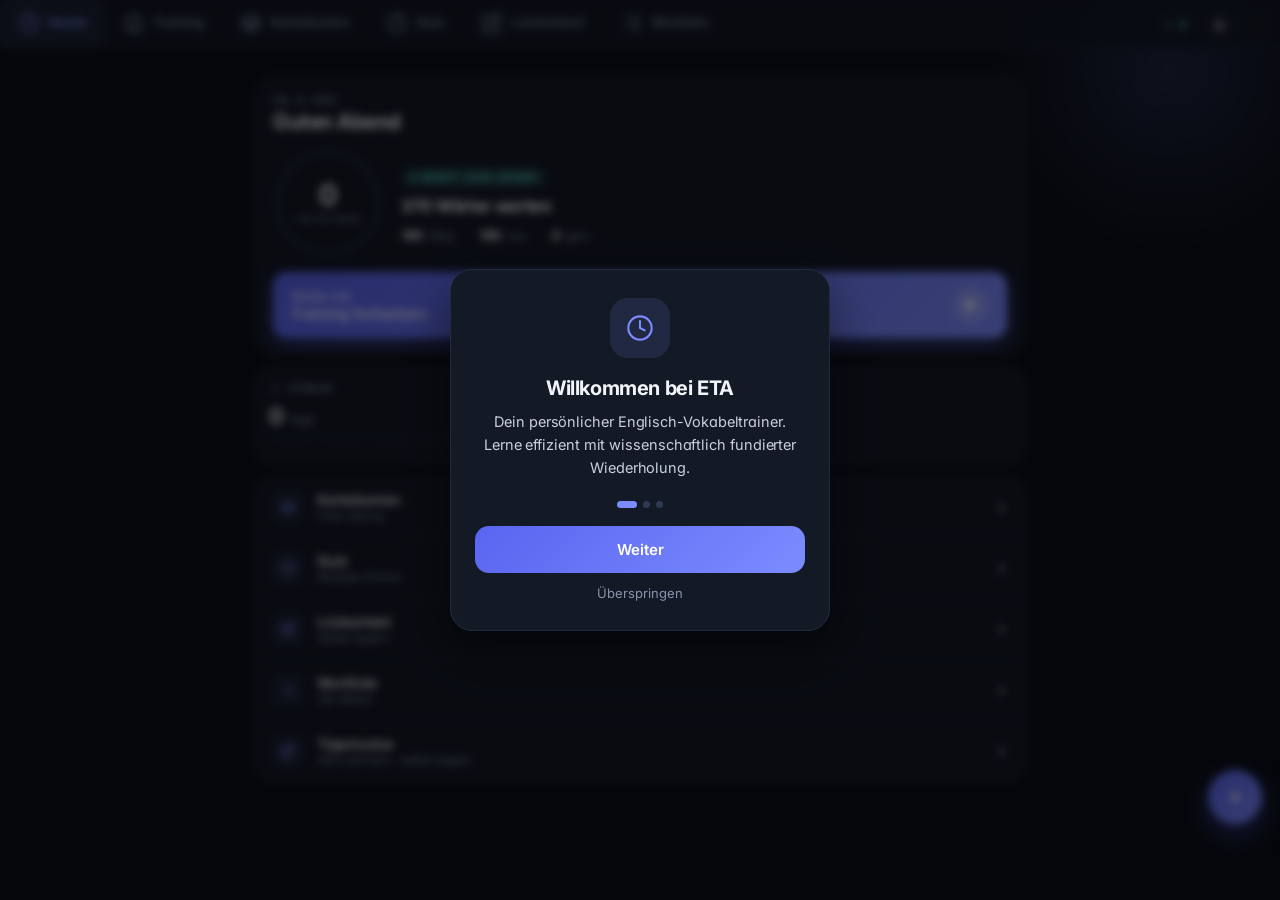
==== commit 421b06fb: "ETA: Neues Wort aus Issue #45" ====
--- a/English_Trainer.html
+++ b/English_Trainer.html
@@ -3466,8 +3466,8 @@
     difficulty: "B2",
     dateAdded: "2026-05-27",
     category: "TV"
-  }
-
+  },
+  {"id":185,"word":"Lighthouse","translation":"Leuchtturm","pronunciation":"/ˈlaɪthaʊs/","wordType":"Nomen","definition":"A tower with a bright light that guides ships at sea.","examples":["The lighthouse warned ships about the dangerous rocks.","We visited an old lighthouse by the coast."],"imageUrl":"","difficulty":2,"dateAdded":"2026-06-15","notes":"","category":"Allgemein"}
 ];
 
 /* ═══════════════════════════════════════════════
@@ -3522,6 +3522,7 @@
    geladen und danach im Browser gecacht.
    ═══════════════════════════════════════════════ */
 const WIKI_TITLES = {
+  'Lighthouse':'Lighthouse',
   'Fridge':'Refrigerator','Refrigerator':'Refrigerator',
   'Coffee pot':'Coffeemaker','Cooker':'Kitchen_stove','Dishwasher':'Dishwasher',
   'Freezer':'Freezer','Kettle':'Kettle','Oven':'Oven','Stove':'Kitchen_stove',
@@ -5118,7 +5119,7 @@
 }
 </script>
 
-<!-- ETA-PATCH-START · v2.1 · Variante B Focus Dark + Heute -->
+<!-- ETA-PATCH-START · v2.4 · 10 UX-Verbesserungen -->
 <style id="eta-v2-overrides">
 /* ━━━━━ 1. Theme — dark-first, Indigo + Cyan ━━━━━ */
 :root, body, body.dark {
@@ -5138,149 +5139,252 @@
   --bg:             #0B0F17;
   --card:           #141926;
   --card-hover:     #1B2233;
+  --border:         #222B3E;
+  --border-strong:  #2E3956;
   --text:           #F1F4FB;
   --text-soft:      #C9D0E0;
   --muted:          #8A93AC;
-  --border:         #222B3E;
-  --border-strong:  #2E3956;
-  --header-bg:      rgba(20,25,38,0.85);
   --nav-bg:         rgba(20,25,38,0.92);
   --sh-sm:          0 1px 2px rgba(0,0,0,0.4);
   --sh:             0 4px 14px rgba(0,0,0,0.35);
-  --sh-lg:          0 16px 40px rgba(0,0,0,0.55), 0 4px 12px rgba(0,0,0,0.3);
+  --sh-lg:          0 16px 40px rgba(0,0,0,0.55);
   color-scheme: dark;
 }
-html, body { background: var(--bg) !important; color: var(--text) !important; }
-
-/* ━━━━━ 2. Top-Bar entlasten ━━━━━ */
-.hd-stats .stat-xp,
-.hd-stats .stat-goal,
-.hd-stats .stat-ok,
-.hd-stats .stat-err { display: none !important; }
-.hd-stats .stat-streak {
-  background: var(--card) !important;
-  border: 1px solid var(--border) !important;
-  color: var(--primary-soft) !important;
-  font-weight: 600 !important;
-  padding: 5px 10px !important;
-  border-radius: 999px !important;
-}
-.theme-toggle { border: 1px solid var(--border) !important; color: var(--text) !important; }
-
-/* ━━━━━ 3. Tab-Bar nach UNTEN (alle Touch-Geräte) ━━━━━ */
+html, body { background: var(--bg) !important; color: var(--text) !important; margin: 0 !important; padding: 0 !important; }
+
+/* ━━━━━ 2. Original hd-stats komplett verstecken ━━━━━ */
+.hd-stats { display: none !important; }
+
+/* Eigener schwebender Top-Right-Floater */
+#eta-floating-bar {
+  position: fixed !important;
+  top: max(10px, env(safe-area-inset-top)) !important;
+  right: 10px !important;
+  z-index: 9999 !important;
+  display: flex !important;
+  gap: 6px;
+  align-items: center;
+}
+#eta-floating-bar .eta-streak {
+  display: inline-flex; align-items: center; gap: 5px;
+  padding: 5px 10px; border-radius: 999px;
+  background: var(--card); border: 1px solid var(--border);
+  color: var(--primary-soft); font-size: 11.5px; font-weight: 600;
+  cursor: pointer; user-select: none;
+  transition: border-color .15s;
+}
+#eta-floating-bar .eta-streak:hover { border-color: var(--primary); }
+#eta-floating-bar .eta-theme {
+  width: 30px; height: 30px; border-radius: 999px;
+  background: var(--card); border: 1px solid var(--border);
+  color: var(--text); cursor: pointer;
+  display: flex; align-items: center; justify-content: center;
+  padding: 0; transition: border-color .15s;
+}
+#eta-floating-bar .eta-theme:hover { border-color: var(--primary); }
+
+/* ━━━━━ 3. Tab-Bar nach UNTEN (alle Touch-Geräte) — kein backdrop-filter ━━━━━ */
 @media (max-width: 900px), (pointer: coarse) {
   nav {
     position: fixed !important;
     top: auto !important;
     bottom: 0 !important;
     left: 0; right: 0;
-    flex-direction: column !important;
+    flex-direction: row !important;
     align-items: stretch !important;
     border-bottom: none !important;
     border-top: 1px solid var(--border) !important;
     background: var(--nav-bg) !important;
-    backdrop-filter: blur(20px) saturate(180%) !important;
-    -webkit-backdrop-filter: blur(20px) saturate(180%) !important;
+    /* KEIN backdrop-filter — erzeugt Containing-Block-Bug für position:fixed Kinder */
+    backdrop-filter: none !important;
+    -webkit-backdrop-filter: none !important;
+    padding: 0 !important;
     padding-bottom: max(8px, env(safe-area-inset-bottom)) !important;
     z-index: 40 !important;
     box-shadow: 0 -8px 28px rgba(0,0,0,0.3);
   }
-  .hd-stats {
-    position: fixed !important;
-    top: max(10px, env(safe-area-inset-top)) !important;
-    right: 12px !important;
-    z-index: 41 !important;
-    padding: 0 !important;
-    gap: 6px !important;
-    background: transparent !important;
-  }
-  .nav-tabs { display: flex !important; flex: 1 !important; padding: 4px !important; overflow: visible !important; }
+  .nav-tabs {
+    display: flex !important; flex: 1 !important;
+    padding: 4px !important; overflow: visible !important; width: 100% !important;
+  }
   .tab {
-    flex: 1 !important;
-    padding: 7px 2px !important;
-    display: flex !important;
-    flex-direction: column !important;
-    align-items: center !important;
-    gap: 2px !important;
-    border-bottom: none !important;
-    margin-bottom: 0 !important;
-    border-radius: 12px !important;
-    font-size: 10px !important;
-    color: var(--muted) !important;
-    background: transparent !important;
-  }
-  .tab.active {
-    background: var(--card-hover) !important;
-    color: var(--text) !important;
-    border-bottom: none !important;
-  }
-  .tab .tab-label { display: inline !important; font-size: 10px !important; font-weight: 500 !important; letter-spacing: -0.1px !important; }
+    flex: 1 !important; padding: 7px 2px !important;
+    display: flex !important; flex-direction: column !important;
+    align-items: center !important; gap: 2px !important;
+    border-bottom: none !important; margin-bottom: 0 !important;
+    border-radius: 12px !important; font-size: 10px !important;
+    color: var(--muted) !important; background: transparent !important;
+  }
+  .tab.active { background: var(--card-hover) !important; color: var(--text) !important; border-bottom: none !important; }
+  .tab .tab-label { display: inline !important; font-size: 10px !important; font-weight: 500 !important; }
   .tab.active .tab-label { font-weight: 600 !important; }
-  main { padding-bottom: 120px !important; padding-top: 50px !important; }
-  .hd-stats .stat-streak { padding: 4px 9px !important; font-size: 11px !important; }
-}
-
-/* Desktop: Icon + Label nebeneinander */
+
+  /* FIX 1: Top-Rand minimal halten */
+  main {
+    padding-bottom: 110px !important;
+    padding-top: max(8px, env(safe-area-inset-top)) !important;
+    padding-left: 12px !important;
+    padding-right: 12px !important;
+    max-width: none !important;
+    margin: 0 !important;
+  }
+  main > *:first-child { margin-top: 0 !important; }
+  .srs-compact-bar { margin-bottom: 8px !important; padding: 8px 12px !important; }
+}
+
+/* Desktop */
 @media (min-width: 901px) and (pointer: fine) {
   .tab .eta-tab-icon { display: inline-flex !important; vertical-align: middle; margin-right: 8px; }
-  .nav-tabs { gap: 2px; padding: 4px; }
   .tab { border-radius: 10px !important; }
   .tab.active { background: var(--card-hover) !important; border-bottom-color: transparent !important; }
-  .hd-stats { padding: 0 12px 0 6px !important; gap: 6px !important; }
-}
-
-/* Emojis IMMER verstecken */
+}
 .tab .eta-tab-emoji { display: none !important; }
 
-/* ━━━━━ 4. Cards & Buttons polieren ━━━━━ */
-.face, .quiz-question, .fill-card, .word-card,
-.summary-card, .srs-empty, .srs-dash-item,
-.flash-picker, .round-result, .history-box, .goal-row,
-.srs-compact-bar, .modal { border-radius: 18px !important; }
+/* ━━━━━ FIX 2: FAB-Button korrekte Position ━━━━━ */
+#fabAdd {
+  bottom: calc(76px + env(safe-area-inset-bottom, 0px)) !important;
+  background: linear-gradient(135deg, var(--primary2), var(--primary)) !important;
+  box-shadow: 0 10px 28px rgba(89,101,240,0.5), 0 2px 6px rgba(0,0,0,0.3) !important;
+  width: 54px !important; height: 54px !important; font-size: 28px !important;
+}
+
+/* ━━━━━ FIX 4: Sync-Row nur sichtbar wenn konfiguriert ━━━━━ */
+.sync-row { display: none !important; }
+body.eta-sync-on .sync-row { display: flex !important; }
+
+/* ━━━━━ FIX 5: Karteikarten-Rückseite — Übersetzung oben, nur 1 Beispiel ━━━━━ */
+.back-ex:not(:first-of-type) { display: none !important; }
+.back-ex { padding: 8px 12px !important; font-size: 13px !important; }
+.face-back { display: flex !important; flex-direction: column !important; overflow-y: auto !important; -webkit-overflow-scrolling: touch !important; }
+/* Übersetzung (back-translation-small) nach oben sortieren */
+.back-translation-small {
+  order: -1 !important;
+  font-size: 22px !important; font-weight: 700 !important;
+  color: var(--text) !important;
+  border-top: none !important; margin-top: 0 !important; padding-top: 0 !important;
+  margin-bottom: 12px !important;
+}
+
+/* ━━━━━ FIX 7: Quiz-Bilder nur wenn echt vorhanden ━━━━━ */
+.quiz-img-ph { display: none !important; }
+.quiz-img-wrap:not(:has(.quiz-img-hd[src]:not([src=""]))) { display: none !important; }
+
+/* ━━━━━ FIX 8: Lautschrift in Monospace ━━━━━ */
+.fc-pronunciation,
+.quiz-pron,
+.back-translation-small .pron,
+[class*="pronunciation"],
+[class*="pron"] {
+  font-family: ui-monospace, "SF Mono", "Fira Mono", Menlo, monospace !important;
+  letter-spacing: 0.02em !important;
+}
+
+/* ━━━━━ FIX 9: Streak-Sheet ━━━━━ */
+#eta-streak-sheet {
+  position: fixed; inset: 0; z-index: 10000;
+  display: none; align-items: flex-end; justify-content: center;
+  background: rgba(0,0,0,0.55);
+  backdrop-filter: blur(4px); -webkit-backdrop-filter: blur(4px);
+}
+#eta-streak-sheet.open { display: flex; }
+#eta-streak-sheet .eta-sheet-inner {
+  background: var(--card); border: 1px solid var(--border);
+  border-radius: 24px 24px 0 0; width: 100%; max-width: 540px;
+  padding: 24px 24px max(24px, env(safe-area-inset-bottom)) 24px;
+  box-shadow: 0 -12px 40px rgba(0,0,0,0.5);
+}
+#eta-streak-sheet .eta-sheet-handle {
+  width: 40px; height: 4px; border-radius: 2px;
+  background: var(--border-strong); margin: 0 auto 20px; display: block;
+}
+#eta-streak-sheet h3 { font-size: 18px; font-weight: 700; color: var(--text); margin: 0 0 18px; letter-spacing: -0.3px; }
+.eta-stat-grid { display: grid; grid-template-columns: 1fr 1fr 1fr; gap: 10px; margin-bottom: 18px; }
+.eta-stat-cell { background: var(--card-hover); border: 1px solid var(--border); border-radius: 14px; padding: 14px 12px; text-align: center; }
+.eta-stat-cell .v { font-size: 24px; font-weight: 700; color: var(--text); letter-spacing: -0.5px; display: block; }
+.eta-stat-cell .l { font-size: 10.5px; color: var(--muted); font-weight: 600; text-transform: uppercase; letter-spacing: 0.4px; margin-top: 4px; display: block; }
+.eta-week-strip { display: flex; gap: 6px; margin-bottom: 20px; }
+.eta-day { flex: 1; display: flex; flex-direction: column; align-items: center; gap: 5px; }
+.eta-day-dot { width: 100%; height: 36px; border-radius: 10px; background: var(--card-hover); display: flex; align-items: center; justify-content: center; }
+.eta-day-dot.done { background: var(--primary); }
+.eta-day-dot.today { outline: 2px dashed var(--primary-soft); outline-offset: 2px; }
+.eta-day-lbl { font-size: 10px; color: var(--muted); font-weight: 500; }
+.eta-sheet-close { width: 100%; padding: 13px; background: var(--card-hover); border: 1px solid var(--border); border-radius: 14px; color: var(--text); font-family: inherit; font-size: 14px; font-weight: 600; cursor: pointer; }
+
+/* ━━━━━ FIX 6: Wortliste-Gruppierung ━━━━━ */
+.eta-list-group-btn {
+  padding: 5px 12px; border-radius: 999px; border: 1px solid var(--border);
+  background: var(--card); cursor: pointer; font-family: inherit;
+  font-size: 12px; font-weight: 600; color: var(--muted);
+  transition: all .15s; display: inline-flex; align-items: center; gap: 5px;
+}
+.eta-list-group-btn.active {
+  border-color: var(--primary); color: var(--primary); background: var(--primary-bg);
+}
+.eta-group-header {
+  font-size: 10.5px; font-weight: 700; text-transform: uppercase;
+  letter-spacing: 0.8px; color: var(--muted);
+  padding: 14px 4px 8px; display: flex; align-items: center; gap: 8px;
+}
+.eta-group-pill {
+  font-size: 10px; font-weight: 700; padding: 2px 8px; border-radius: 5px;
+  background: var(--card-hover); color: var(--muted);
+}
+.eta-group-pill.due { background: rgba(124,140,255,0.18); color: var(--primary); }
+.eta-group-pill.learn { background: rgba(251,191,36,0.18); color: var(--warn); }
+.eta-group-pill.master { background: rgba(66,227,164,0.18); color: var(--ok); }
+.eta-group-pill.new { background: rgba(138,147,172,0.18); color: var(--muted); }
+
+/* ━━━━━ FIX 10: Add-Word-Modal Dark-Mode ━━━━━ */
+#addWordModal .modal-overlay,
+#addWordModal.modal-overlay { background: rgba(0,0,0,0.65) !important; backdrop-filter: blur(6px) !important; -webkit-backdrop-filter: blur(6px) !important; }
+#addWordModal .modal,
+#addWordModal > div { background: var(--card) !important; border: 1px solid var(--border) !important; color: var(--text) !important; border-radius: 18px !important; }
+#addWordModal h3, #addWordModal h2 { color: var(--text) !important; }
+#addWordModal label { color: var(--text-soft) !important; }
+#addWordModal input, #addWordModal textarea, #addWordModal select {
+  background: var(--bg) !important; color: var(--text) !important;
+  border: 1px solid var(--border) !important; border-radius: 10px !important;
+}
+#addWordModal input:focus, #addWordModal textarea:focus {
+  border-color: var(--primary) !important; outline: none !important;
+  box-shadow: 0 0 0 2px rgba(124,140,255,0.2) !important;
+}
+#addWordModal button { font-family: inherit !important; }
+#addWordModal .btn-primary { background: linear-gradient(135deg, var(--primary2), var(--primary)) !important; color: #fff !important; border: none !important; }
+#addWordModal .btn-ghost, #addWordModal .btn-outline { background: var(--card-hover) !important; color: var(--text) !important; border-color: var(--border) !important; }
+
+/* ━━━━━ Cards & Buttons polieren ━━━━━ */
+.face, .quiz-question, .fill-card, .word-card, .summary-card,
+.srs-empty, .srs-dash-item, .flash-picker, .round-result, .history-box,
+.goal-row, .srs-compact-bar, .modal { border-radius: 18px !important; }
 
 .btn-primary, .btn-ok, .btn-srs-ok {
   background: linear-gradient(135deg, var(--primary2), var(--primary)) !important;
-  border: none !important;
-  color: #fff !important;
+  border: none !important; color: #fff !important;
   box-shadow: 0 6px 18px rgba(89,101,240,0.35) !important;
 }
-.btn-primary:hover, .btn-ok:hover, .btn-srs-ok:hover { filter: brightness(1.05) !important; }
-
-.btn-srs-err {
-  background: var(--card) !important;
-  color: var(--text) !important;
-  border: 1.5px solid var(--border) !important;
-}
+.btn-srs-err { background: var(--card) !important; color: var(--text) !important; border: 1.5px solid var(--border) !important; }
 .btn-srs-err:hover { border-color: var(--err) !important; }
-
-.choice {
-  background: var(--card) !important;
-  border: 1.5px solid var(--border) !important;
-  border-radius: 14px !important;
-  color: var(--text) !important;
-}
+.choice { background: var(--card) !important; border: 1.5px solid var(--border) !important; border-radius: 14px !important; color: var(--text) !important; }
 .choice:hover:not(:disabled) { border-color: var(--primary) !important; background: var(--card-hover) !important; }
 .choice.correct { background: var(--ok-bg) !important; border-color: var(--ok) !important; color: var(--ok-text) !important; }
 
 @media (max-width: 900px), (pointer: coarse) {
   .quiz-choices { grid-template-columns: 1fr !important; gap: 8px !important; }
-  .choice {
-    padding: 14px 16px !important; font-size: 14.5px !important;
-    -webkit-line-clamp: unset !important; display: flex !important;
-  }
-}
-
-/* SRS-Level-Badges einheitlicher */
-.lvl-1, .lvl-2 { background: rgba(94,227,214,0.13) !important; color: #A7F0E5 !important; border-color: rgba(94,227,214,0.35) !important; }
-.lvl-3, .lvl-4 { background: rgba(124,140,255,0.16) !important; color: #C7CEFF !important; border-color: rgba(124,140,255,0.4) !important; }
-.lvl-5, .lvl-6 { background: rgba(124,140,255,0.22) !important; color: #DDE2FF !important; border-color: rgba(124,140,255,0.5) !important; }
-
-/* Such-Icon */
+  .choice { padding: 14px 16px !important; font-size: 14.5px !important; display: flex !important; }
+}
+
+/* Level-Badges */
+.lvl-1, .lvl-2 { background: rgba(94,227,214,0.13) !important; color: #A7F0E5 !important; }
+.lvl-3, .lvl-4 { background: rgba(124,140,255,0.16) !important; color: #C7CEFF !important; }
+.lvl-5, .lvl-6 { background: rgba(124,140,255,0.22) !important; color: #DDE2FF !important; }
+
+/* Suchleiste Icon */
 .search-bar::before { content: none !important; }
 .search-bar input { padding-left: 38px !important; }
 .search-bar .eta-search-icon { position: absolute; left: 12px; top: 50%; transform: translateY(-50%); color: var(--muted); pointer-events: none; display: inline-flex; }
 
-/* Subtiler Glow */
+/* Subtiler Glow im Hintergrund */
 body::before {
   content: ''; position: fixed; top: -120px; right: -80px;
   width: 380px; height: 380px; border-radius: 50%;
@@ -5288,118 +5392,50 @@
   pointer-events: none; z-index: 0;
 }
 nav, main, #mobileNextBar { position: relative; z-index: 1; }
-
 body { -webkit-font-smoothing: antialiased; letter-spacing: -0.005em; }
 .fc-word, .quiz-word { letter-spacing: -0.04em !important; }
-
 #mobileNextBar { background: var(--card) !important; border-top: 1px solid var(--border) !important; }
-#mobileNextBar .mnb-btn {
-  background: linear-gradient(135deg, var(--primary2), var(--primary)) !important;
-  box-shadow: 0 6px 18px rgba(89,101,240,0.35) !important;
-}
+#mobileNextBar .mnb-btn { background: linear-gradient(135deg, var(--primary2), var(--primary)) !important; box-shadow: 0 6px 18px rgba(89,101,240,0.35) !important; }
 
 @media (max-width: 540px) {
   .srs-rate-row, .fc-actions {
-    bottom: 76px !important;
-    background: var(--card) !important;
-    border-top: 1px solid var(--border) !important;
-    padding-bottom: 10px !important;
-  }
-}
-
-/* Karteikarten-Rückseite kompakter */
-.back-ex { padding: 8px 11px !important; font-size: 12.5px !important; }
-.back-ex:not(:first-of-type) { display: none !important; }
-
-/* Animation respektieren */
+    bottom: 76px !important; background: var(--card) !important;
+    border-top: 1px solid var(--border) !important; padding-bottom: 10px !important;
+  }
+}
+
+/* Reduced motion */
 @media (prefers-reduced-motion: reduce) {
   .flashcard { transition: opacity .25s ease !important; }
-  .flashcard.flipped .face { display: none; }
-}
-
-/* ━━━━━ 5. HEUTE-Screen ━━━━━ */
-.eta-today {
-  display: flex; flex-direction: column; gap: 12px;
-  padding-top: 4px;
-}
-.eta-today-hero {
-  background: var(--card); border: 1px solid var(--border);
-  border-radius: 22px; padding: 20px 20px 18px;
-  position: relative; overflow: hidden;
-}
-.eta-today-greet {
-  font-size: 11px; color: var(--muted); font-weight: 600;
-  text-transform: uppercase; letter-spacing: 0.6px; margin-bottom: 4px;
-}
-.eta-today-name {
-  font-size: 22px; color: var(--text); font-weight: 700;
-  letter-spacing: -0.5px; line-height: 1.15; margin-bottom: 18px;
-}
-.eta-today-row {
-  display: flex; align-items: center; gap: 18px;
-  margin-bottom: 18px;
-}
+}
+
+/* ━━━━━ Heute-Screen ━━━━━ */
+.eta-today { display: flex; flex-direction: column; gap: 12px; padding-top: 0; }
+.eta-today-hero { background: var(--card); border: 1px solid var(--border); border-radius: 22px; padding: 16px 18px; position: relative; overflow: hidden; }
+.eta-today-greet { font-size: 11px; color: var(--muted); font-weight: 600; text-transform: uppercase; letter-spacing: 0.6px; margin-bottom: 3px; }
+.eta-today-name { font-size: 21px; color: var(--text); font-weight: 700; letter-spacing: -0.5px; line-height: 1.15; margin-bottom: 14px; }
+.eta-today-row { display: flex; align-items: center; gap: 18px; margin-bottom: 14px; }
 .eta-ring-wrap { position: relative; width: 110px; height: 110px; flex-shrink: 0; }
 .eta-ring-wrap svg { transform: rotate(-90deg); }
-.eta-ring-text {
-  position: absolute; inset: 0;
-  display: flex; flex-direction: column;
-  align-items: center; justify-content: center;
-}
+.eta-ring-text { position: absolute; inset: 0; display: flex; flex-direction: column; align-items: center; justify-content: center; }
 .eta-ring-num { font-size: 28px; font-weight: 700; color: var(--text); letter-spacing: -0.8px; line-height: 1; }
 .eta-ring-of { font-size: 10.5px; color: var(--muted); margin-top: 3px; }
 .eta-today-meta { flex: 1; min-width: 0; }
-.eta-today-pill {
-  display: inline-flex; align-items: center; gap: 6px;
-  padding: 4px 10px; border-radius: 999px;
-  background: rgba(94,227,214,0.13); color: var(--primary-soft);
-  font-size: 10.5px; font-weight: 600; letter-spacing: 0.4px;
-  text-transform: uppercase; margin-bottom: 10px;
-}
-.eta-today-pill::before {
-  content: ''; width: 5px; height: 5px; border-radius: 3px;
-  background: var(--primary-soft);
-}
-.eta-today-headline {
-  font-size: 17px; color: var(--text); font-weight: 700;
-  letter-spacing: -0.3px; line-height: 1.25; margin-bottom: 10px;
-}
-.eta-today-stats {
-  display: flex; gap: 12px; font-size: 11.5px; color: var(--muted);
-  align-items: center;
-}
+.eta-today-pill { display: inline-flex; align-items: center; gap: 6px; padding: 4px 10px; border-radius: 999px; background: rgba(94,227,214,0.13); color: var(--primary-soft); font-size: 10.5px; font-weight: 600; letter-spacing: 0.4px; text-transform: uppercase; margin-bottom: 8px; }
+.eta-today-pill::before { content: ''; width: 5px; height: 5px; border-radius: 3px; background: var(--primary-soft); }
+.eta-today-headline { font-size: 17px; color: var(--text); font-weight: 700; letter-spacing: -0.3px; line-height: 1.25; margin-bottom: 10px; }
+.eta-today-stats { display: flex; gap: 12px; font-size: 11.5px; color: var(--muted); align-items: center; }
 .eta-today-stats strong { color: var(--text); font-weight: 700; font-size: 13px; margin-right: 2px; }
 .eta-today-stats .sep { width: 1px; height: 14px; background: var(--border); }
-
-.eta-cta-btn {
-  display: flex; align-items: center; justify-content: space-between;
-  background: linear-gradient(135deg, var(--primary2), var(--primary));
-  color: #fff; border: none; border-radius: 14px;
-  padding: 15px 18px; width: 100%; cursor: pointer;
-  font-family: inherit; font-weight: 600; font-size: 14.5px;
-  box-shadow: 0 8px 22px rgba(89,101,240,0.4);
-  transition: filter .15s, transform .1s;
-}
+.eta-cta-btn { display: flex; align-items: center; justify-content: space-between; background: linear-gradient(135deg, var(--primary2), var(--primary)); color: #fff; border: none; border-radius: 14px; padding: 15px 18px; width: 100%; cursor: pointer; font-family: inherit; font-weight: 600; font-size: 14.5px; box-shadow: 0 8px 22px rgba(89,101,240,0.4); transition: filter .15s, transform .1s; }
 .eta-cta-btn:hover { filter: brightness(1.05); }
 .eta-cta-btn:active { transform: translateY(1px); }
 .eta-cta-btn .eta-cta-text { display: flex; flex-direction: column; align-items: flex-start; gap: 1px; }
 .eta-cta-btn .eta-cta-sub { font-size: 12.5px; opacity: 0.85; font-weight: 500; }
-.eta-cta-btn .eta-cta-arrow {
-  width: 36px; height: 36px; border-radius: 999px;
-  background: rgba(255,255,255,0.18);
-  display: flex; align-items: center; justify-content: center;
-}
-
+.eta-cta-btn .eta-cta-arrow { width: 36px; height: 36px; border-radius: 999px; background: rgba(255,255,255,0.18); display: flex; align-items: center; justify-content: center; }
 .eta-stats-grid { display: grid; grid-template-columns: 1fr 1fr; gap: 10px; }
-.eta-stat-card {
-  background: var(--card); border: 1px solid var(--border);
-  border-radius: 16px; padding: 14px 14px 12px;
-}
-.eta-stat-head {
-  display: flex; align-items: center; gap: 6px; margin-bottom: 8px;
-  font-size: 10.5px; color: var(--muted); font-weight: 600;
-  letter-spacing: 0.4px; text-transform: uppercase;
-}
+.eta-stat-card { background: var(--card); border: 1px solid var(--border); border-radius: 16px; padding: 14px 14px 12px; }
+.eta-stat-head { display: flex; align-items: center; gap: 6px; margin-bottom: 8px; font-size: 10.5px; color: var(--muted); font-weight: 600; letter-spacing: 0.4px; text-transform: uppercase; }
 .eta-stat-num { display: flex; align-items: baseline; gap: 4px; }
 .eta-stat-num .v { font-size: 22px; font-weight: 700; color: var(--text); letter-spacing: -0.5px; }
 .eta-stat-num .u { font-size: 12px; color: var(--muted); }
@@ -5407,30 +5443,16 @@
 .eta-week-dots > div { flex: 1; height: 4px; border-radius: 2px; background: var(--card-hover); }
 .eta-week-dots > div.done { background: var(--primary); }
 .eta-week-dots > div.today { background: var(--primary-soft); }
-
-.eta-modes {
-  background: var(--card); border: 1px solid var(--border);
-  border-radius: 18px; overflow: hidden;
-}
-.eta-mode-row {
-  display: flex; align-items: center; gap: 12px;
-  padding: 13px 16px; cursor: pointer;
-  border-top: 1px solid var(--border);
-  transition: background .15s;
-}
+.eta-modes { background: var(--card); border: 1px solid var(--border); border-radius: 18px; overflow: hidden; }
+.eta-mode-row { display: flex; align-items: center; gap: 12px; padding: 13px 16px; cursor: pointer; border-top: 1px solid var(--border); transition: background .15s; }
 .eta-mode-row:first-child { border-top: none; }
 .eta-mode-row:hover { background: var(--card-hover); }
-.eta-mode-ico {
-  width: 34px; height: 34px; border-radius: 10px;
-  background: var(--card-hover); color: var(--primary);
-  display: flex; align-items: center; justify-content: center;
-  flex-shrink: 0;
-}
+.eta-mode-ico { width: 34px; height: 34px; border-radius: 10px; background: var(--card-hover); color: var(--primary); display: flex; align-items: center; justify-content: center; flex-shrink: 0; }
 .eta-mode-body { flex: 1; }
 .eta-mode-name { font-size: 14px; font-weight: 600; color: var(--text); letter-spacing: -0.2px; }
 .eta-mode-sub { font-size: 11.5px; color: var(--muted); margin-top: 1px; }
 
-/* Modal Polish (für rekonstruiertes Sync) */
+/* Modal polish */
 .modal { background: var(--card) !important; border: 1px solid var(--border) !important; }
 .modal-overlay { background: rgba(0,0,0,0.65) !important; backdrop-filter: blur(6px); }
 .modal .input { background: var(--bg) !important; border-color: var(--border) !important; color: var(--text) !important; }
@@ -5440,46 +5462,47 @@
 
 <script id="eta-v2-script">
 (function(){
-  // ── 1. Dark mode hart erzwingen ───────────────────────────
+  // ── 1. Dark mode erzwingen ─────────────────────────────
   document.body.classList.add('dark');
   try { localStorage.setItem('theme', 'dark'); } catch(e) {}
-
   var tc = document.querySelector('meta[name="theme-color"]');
   if (tc) tc.setAttribute('content', '#0B0F17');
 
-  // ── 2. Lucide SVG-Icons ───────────────────────────────────
+  // ── 2. SVG-Icons ──────────────────────────────────────
   var ICON = {
-    today:    '<circle cx="12" cy="12" r="10"/><path d="M12 6v6l4 2"/>',
-    train:    '<path d="M9.5 3a3 3 0 0 0-3 3v.5A3 3 0 0 0 4 9.5v1a3 3 0 0 0 1 5.7V18a3 3 0 0 0 5.5 1.7M14.5 3a3 3 0 0 1 3 3v.5A3 3 0 0 1 20 9.5v1a3 3 0 0 1-1 5.7V18a3 3 0 0 1-5.5 1.7M12 4v17"/>',
-    flash:    '<path d="M12 3 2 8l10 5 10-5-10-5ZM2 16l10 5 10-5M2 12l10 5 10-5"/>',
-    quiz:     '<path d="M12 22c5.5 0 10-4.5 10-10S17.5 2 12 2 2 6.5 2 12s4.5 10 10 10ZM9.1 9a3 3 0 0 1 5.8 1c0 2-3 3-3 3M12 17h.01"/>',
-    fill:     '<path d="M11 4H4a2 2 0 0 0-2 2v14a2 2 0 0 0 2 2h14a2 2 0 0 0 2-2v-7M18.5 2.5a2.1 2.1 0 0 1 3 3L12 15l-4 1 1-4 9.5-9.5Z"/>',
-    list:     '<path d="M8 6h13M8 12h13M8 18h13M3 6h.01M3 12h.01M3 18h.01"/>',
-    search:   '<circle cx="11" cy="11" r="8"/><path d="M21 21l-4.3-4.3"/>',
-    flame:    '<path d="M8.5 14.5A2.5 2.5 0 0 0 11 17c1.4 0 2.6-1 2.9-2.4.4-2-1.4-3.6-1.4-3.6S15 12 15 9.5c0-3-3-5.5-3-5.5s.5 4-3 6c-1.7 1-2.5 2.8-2.5 4.5Z"/>',
-    moon:     '<path d="M21 12.8A9 9 0 1 1 11.2 3a7 7 0 0 0 9.8 9.8Z"/>',
-    sun:      '<circle cx="12" cy="12" r="5"/><path d="M12 1v2M12 21v2M4.2 4.2l1.4 1.4M18.4 18.4l1.4 1.4M1 12h2M21 12h2M4.2 19.8l1.4-1.4M18.4 5.6l1.4-1.4"/>',
-    arrowRight:'<path d="M5 12h14M12 5l7 7-7 7"/>',
-    chevronRight:'<path d="M9 18l6-6-6-6"/>',
-    play:     '<path d="M5 3v18l15-9L5 3Z" fill="currentColor"/>',
-    cloud:    '<path d="M18 10h-1.3A7 7 0 1 0 5 16.7"/><path d="M21 14a3 3 0 0 0-3-3h-3.5A5 5 0 1 0 8 17h10a3 3 0 0 0 3-3Z"/>',
-    x:        '<path d="M18 6 6 18M6 6l12 12"/>',
+    today:   '<circle cx="12" cy="12" r="10"/><path d="M12 6v6l4 2"/>',
+    train:   '<path d="M9.5 3a3 3 0 0 0-3 3v.5A3 3 0 0 0 4 9.5v1a3 3 0 0 0 1 5.7V18a3 3 0 0 0 5.5 1.7M14.5 3a3 3 0 0 1 3 3v.5A3 3 0 0 1 20 9.5v1a3 3 0 0 1-1 5.7V18a3 3 0 0 1-5.5 1.7M12 4v17"/>',
+    flash:   '<path d="M12 3 2 8l10 5 10-5-10-5ZM2 16l10 5 10-5M2 12l10 5 10-5"/>',
+    quiz:    '<path d="M12 22c5.5 0 10-4.5 10-10S17.5 2 12 2 2 6.5 2 12s4.5 10 10 10ZM9.1 9a3 3 0 0 1 5.8 1c0 2-3 3-3 3M12 17h.01"/>',
+    fill:    '<path d="M11 4H4a2 2 0 0 0-2 2v14a2 2 0 0 0 2 2h14a2 2 0 0 0 2-2v-7M18.5 2.5a2.1 2.1 0 0 1 3 3L12 15l-4 1 1-4 9.5-9.5Z"/>',
+    list:    '<path d="M8 6h13M8 12h13M8 18h13M3 6h.01M3 12h.01M3 18h.01"/>',
+    search:  '<circle cx="11" cy="11" r="8"/><path d="M21 21l-4.3-4.3"/>',
+    flame:   '<path d="M8.5 14.5A2.5 2.5 0 0 0 11 17c1.4 0 2.6-1 2.9-2.4.4-2-1.4-3.6-1.4-3.6S15 12 15 9.5c0-3-3-5.5-3-5.5s.5 4-3 6c-1.7 1-2.5 2.8-2.5 4.5Z"/>',
+    moon:    '<path d="M21 12.8A9 9 0 1 1 11.2 3a7 7 0 0 0 9.8 9.8Z"/>',
+    sun:     '<circle cx="12" cy="12" r="5"/><path d="M12 1v2M12 21v2M4.2 4.2l1.4 1.4M18.4 18.4l1.4 1.4M1 12h2M21 12h2M4.2 19.8l1.4-1.4M18.4 5.6l1.4-1.4"/>',
+    play:    '<path d="M5 3v18l15-9L5 3Z" fill="currentColor"/>',
+    cloud:   '<path d="M18 10h-1.3A7 7 0 1 0 5 16.7"/><path d="M21 14a3 3 0 0 0-3-3h-3.5A5 5 0 1 0 8 17h10a3 3 0 0 0 3-3Z"/>',
+    chevronRight: '<path d="M9 18l6-6-6-6"/>',
+    layers:  '<path d="M12 3 2 8l10 5 10-5-10-5ZM2 16l10 5 10-5M2 12l10 5 10-5"/>',
+    check:   '<path d="M20 6 9 17l-5-5"/>',
+    x:       '<path d="M18 6 6 18M6 6l12 12"/>',
+    trending:'<path d="M23 6 13.5 15.5l-5-5L1 18M17 6h6v6"/>',
   };
   function svg(name, size, w) {
     return '<svg width="'+(size||20)+'" height="'+(size||20)+'" viewBox="0 0 24 24" fill="none" stroke="currentColor" stroke-width="'+(w||1.8)+'" stroke-linecap="round" stroke-linejoin="round" style="flex-shrink:0">'+(ICON[name]||'')+'</svg>';
   }
   window.__etaSvg = svg;
 
-  // ── 3. Sync-Modal rekonstruieren ──────────────────────────
+  // ── 3. Sync-Modal rekonstruieren ─────────────────────
   function rebuildSyncModal() {
     var modal = document.getElementById('syncModal');
     if (!modal) return;
     modal.innerHTML = ''
       + '<div class="modal" role="dialog" aria-labelledby="syncModalTitle">'
       + '  <h2 id="syncModalTitle" style="display:flex;align-items:center;gap:8px">'
-      +      svg('cloud', 18) + ' Geräte-Synchronisation</h2>'
-      + '  <p class="modal-sub">Synchronisiere deinen Lernfortschritt zwischen Handy und Laptop über einen privaten GitHub-Gist. Einmal pro Gerät einrichten — danach läuft alles automatisch im Hintergrund.</p>'
-      + '  <div class="hint" id="syncModalHint">Lade die <a href="sync-anleitung.html" target="_blank" style="color:var(--primary)">Einrichtungs-Anleitung</a>, um einen Token zu erstellen.</div>'
+      +    svg('cloud', 18) + ' Geräte-Synchronisation</h2>'
+      + '  <p class="modal-sub">Synchronisiere deinen Lernfortschritt zwischen Handy und Laptop über einen privaten GitHub-Gist. Einmal pro Gerät einrichten.</p>'
+      + '  <div class="hint" id="syncModalHint">Erstelle einen GitHub Personal Access Token mit <code>gist</code>-Berechtigung.</div>'
       + '  <label for="syncTokenInput">GitHub Personal Access Token</label>'
       + '  <input id="syncTokenInput" class="input mono" type="password" autocomplete="off" spellcheck="false" placeholder="ghp_..." />'
       + '  <label for="syncGistInput">Gist-ID <span style="color:var(--muted);font-weight:400">(nur auf dem 2. Gerät nötig)</span></label>'
@@ -5496,280 +5519,775 @@
   }
   rebuildSyncModal();
 
-  // ── 4. Tab-Icons + Heute-Tab hinzufügen ──────────────────
-  var TAB_ORDER = [
-    { id: 'today',  label: 'Heute',         icon: 'today' },
-    { id: 'train',  label: 'Training',      icon: 'train' },
-    { id: 'flash',  label: 'Karteikarten',  icon: 'flash' },
-    { id: 'quiz',   label: 'Quiz',          icon: 'quiz' },
-    { id: 'fill',   label: 'Lückentext',    icon: 'fill' },
-    { id: 'list',   label: 'Wortliste',     icon: 'list' },
-  ];
-
+  // ── 4. Sync-Row-Sichtbarkeit ─────────────────────────
+  function updateSyncClass() {
+    try {
+      var on = typeof Sync !== 'undefined' && Sync.isConfigured && Sync.isConfigured();
+      document.body.classList.toggle('eta-sync-on', !!on);
+    } catch(e) {}
+  }
+  updateSyncClass();
+
+  // ── 5. Tab-Icons + Heute-Tab ─────────────────────────
+  var TAB_ICONS = ['today','train','flash','quiz','fill','list'];
+  var TAB_MODES = ['today','train','flash','quiz','fill','list'];
   var navTabs = document.querySelector('.nav-tabs');
+
   if (navTabs) {
-    // Erstmal: alte Tabs durchgehen, deren Mode-Mapping ermitteln (Reihenfolge: train, flash, quiz, fill, list)
     var existing = navTabs.querySelectorAll('.tab');
-    var modeOrder = ['train', 'flash', 'quiz', 'fill', 'list'];
+    var modeOrder = ['train','flash','quiz','fill','list'];
     existing.forEach(function(btn, i){
       btn.dataset.mode = modeOrder[i] || 'train';
-      // Emoji raus
       var firstNode = btn.firstChild;
-      while (firstNode && firstNode.nodeType === 3 && !firstNode.textContent.trim()) {
-        firstNode = firstNode.nextSibling;
-      }
+      while (firstNode && firstNode.nodeType === 3 && !firstNode.textContent.trim()) { firstNode = firstNode.nextSibling; }
       if (firstNode && firstNode.nodeType === 3) {
-        var em = document.createElement('span');
-        em.className = 'eta-tab-emoji';
-        em.textContent = firstNode.textContent;
+        var em = document.createElement('span'); em.className = 'eta-tab-emoji'; em.textContent = firstNode.textContent;
         btn.replaceChild(em, firstNode);
       }
-      // SVG einfügen
-      var iconName = ({train:'train', flash:'flash', quiz:'quiz', fill:'fill', list:'list'})[modeOrder[i]];
-      var iconWrap = document.createElement('span');
-      iconWrap.className = 'eta-tab-icon';
-      iconWrap.innerHTML = svg(iconName, 22);
+      var iconWrap = document.createElement('span'); iconWrap.className = 'eta-tab-icon';
+      iconWrap.innerHTML = svg(TAB_ICONS[i+1] || 'train', 22);
       btn.insertBefore(iconWrap, btn.firstChild);
     });
 
-    // Heute-Tab als ERSTEN einfügen
+    // Heute-Tab einfügen
     var todayBtn = document.createElement('button');
-    todayBtn.className = 'tab';
-    todayBtn.dataset.mode = 'today';
+    todayBtn.className = 'tab'; todayBtn.dataset.mode = 'today';
     todayBtn.onclick = function(){ setMode('today', todayBtn); };
     todayBtn.innerHTML = '<span class="eta-tab-icon">' + svg('today', 22) + '</span><span class="tab-label">Heute</span>';
     navTabs.insertBefore(todayBtn, navTabs.firstChild);
 
-    // Active-State-Helper: bei jedem setMode den richtigen Tab aktivieren
+    // setMode überschreiben
     var origSetMode = window.setMode;
     window.setMode = function(m, btn) {
       window.mode = m;
-      window.idx = 0;
-      window.flipped = false;
-      window.quizAnswered = false;
-      window.fillChecked = false;
+      window.idx = 0; window.flipped = false; window.quizAnswered = false; window.fillChecked = false;
       navTabs.querySelectorAll('.tab').forEach(function(t){ t.classList.remove('active'); });
       var match = [...navTabs.querySelectorAll('.tab')].find(function(t){ return t.dataset.mode === m; });
       if (match) match.classList.add('active');
-      if (m === 'today') {
-        try { scrollToTop(); } catch(e) {}
-        renderToday();
-        return;
-      }
-      // Fallback an Original
+      if (m === 'today') { try { window.scrollTo(0,0); } catch(e){} renderToday(); return; }
       if (typeof origSetMode === 'function') return origSetMode(m, btn || match);
-      // Manuelles Reset, falls Original nicht existiert
-      try { scrollToTop(); } catch(e) {}
-      render();
+      try { render(); } catch(e){}
     };
-  }
-
-  // ── 5. HEUTE-Render-Funktion ──────────────────────────────
+
+    // render() überschreiben — damit prefetchImages()/Sync den Heute-Screen NICHT überschreiben
+    var origRender = window.render;
+    window.render = function() {
+      if (window.mode === 'today') { renderToday(); return; }
+      if (typeof origRender === 'function') return origRender.apply(this, arguments);
+    };
+  }
+
+  // ── 6. HEUTE-Screen ─────────────────────────────────
   function getStats() {
-    var stats = (typeof SRS !== 'undefined' && SRS.stats) ? SRS.stats(WORDS) : null;
-    var goal  = (typeof Stats !== 'undefined' && Stats.state) ? (Stats.state.dailyGoal || 20) : 20;
+    var stats = (typeof SRS !== 'undefined' && SRS.stats && typeof WORDS !== 'undefined') ? SRS.stats(WORDS) : { due:0, fresh:0, learning:0, mastered:0 };
+    var goal = (typeof Stats !== 'undefined' && Stats.state) ? (Stats.state.dailyGoal || 20) : 20;
     var doneToday = 0;
-    try {
-      var today = SRS.todayISO();
-      var hist = Stats.state.history || [];
-      doneToday = hist.filter(function(s){ return s.date === today; }).reduce(function(a,s){ return a + (s.correct||0); }, 0);
-    } catch(e) {}
-    var streak = (Stats && Stats.state && Stats.state.streak) || 0;
-    return {
-      due:  stats ? stats.due : 0,
-      newW: stats ? stats.new : 0,
-      learn: stats ? stats.learning : 0,
-      mast: stats ? stats.mastered : 0,
-      goal: goal,
-      doneToday: doneToday,
-      streak: streak,
-    };
-  }
-
-  function getGreeting() {
-    var h = new Date().getHours();
-    if (h < 5)  return 'Gute Nacht';
-    if (h < 11) return 'Guten Morgen';
-    if (h < 17) return 'Hallo';
-    if (h < 22) return 'Guten Abend';
-    return 'Guten Abend';
-  }
-  function todayDateDE() {
-    var d = new Date();
-    var days = ['Sonntag','Montag','Dienstag','Mittwoch','Donnerstag','Freitag','Samstag'];
-    var months = ['Jan','Feb','Mär','Apr','Mai','Jun','Jul','Aug','Sep','Okt','Nov','Dez'];
-    return days[d.getDay()] + ', ' + d.getDate() + '. ' + months[d.getMonth()];
-  }
-
-  function weekActivity() {
-    // Letzte 7 Tage abprüfen: hat man da was gemacht?
-    var out = [];
-    try {
-      var hist = Stats.state.history || [];
-      var byDate = {};
-      hist.forEach(function(s){ byDate[s.date] = (byDate[s.date] || 0) + (s.correct || 0); });
-      var today = new Date();
-      var todayDow = (today.getDay() + 6) % 7; // 0 = Mo, 6 = So
-      for (var i = 6; i >= 0; i--) {
-        var d = new Date(today); d.setDate(today.getDate() - i);
-        var iso = d.toISOString().slice(0,10);
-        var count = byDate[iso] || 0;
-        out.push({ done: count > 0, today: i === 0, count: count });
-      }
-    } catch(e) {
-      for (var j = 0; j < 7; j++) out.push({ done: false, today: j === 6, count: 0 });
-    }
-    return out;
-  }
-
-  function makeRing(done, goal) {
-    var size = 110, stroke = 9;
-    var r = (size - stroke) / 2;
-    var c = 2 * Math.PI * r;
-    var pct = goal > 0 ? Math.min(1, done / goal) : 0;
-    var dashOff = c * (1 - pct);
-    return ''
-      + '<div class="eta-ring-wrap">'
-      +   '<svg width="'+size+'" height="'+size+'">'
-      +     '<defs><linearGradient id="ringGrad" x1="0" y1="0" x2="1" y2="1">'
-      +       '<stop offset="0%" stop-color="#7C8CFF"/><stop offset="100%" stop-color="#5EE3D6"/>'
-      +     '</linearGradient></defs>'
-      +     '<circle cx="'+size/2+'" cy="'+size/2+'" r="'+r+'" fill="none" stroke="#1B2233" stroke-width="'+stroke+'"/>'
-      +     '<circle cx="'+size/2+'" cy="'+size/2+'" r="'+r+'" fill="none" stroke="url(#ringGrad)" stroke-width="'+stroke+'" stroke-linecap="round" stroke-dasharray="'+c+'" stroke-dashoffset="'+dashOff+'"/>'
-      +   '</svg>'
-      +   '<div class="eta-ring-text"><div class="eta-ring-num">'+done+'</div><div class="eta-ring-of">von '+goal+' heute</div></div>'
-      + '</div>';
-  }
+    try { var today = SRS.todayISO(); var hist = Stats.state.history || []; doneToday = hist.filter(function(s){ return s.date === today; }).reduce(function(a,s){ return a+(s.correct||0); }, 0); } catch(e) {}
+    var streak = (typeof Stats !== 'undefined' && Stats.state && Stats.state.streak) || 0;
+    return { due: stats.due||0, newW: stats.fresh||stats.new||0, learn: stats.learning||0, mast: stats.mastered||0, goal: goal, doneToday: doneToday, streak: streak };
+  }
+  function getGreeting(){ var h=new Date().getHours(); if(h<5)return'Gute Nacht'; if(h<11)return'Guten Morgen'; if(h<17)return'Hallo'; return'Guten Abend'; }
+  function todayDE(){ var d=new Date(); var days=['So','Mo','Di','Mi','Do','Fr','Sa']; var months=['Jan','Feb','Mär','Apr','Mai','Jun','Jul','Aug','Sep','Okt','Nov','Dez']; return days[d.getDay()]+', '+d.getDate()+'. '+months[d.getMonth()]; }
+  function weekActivity(){ var out=[]; try{ var hist=Stats.state.history||[]; var byDate={}; hist.forEach(function(s){ byDate[s.date]=(byDate[s.date]||0)+(s.correct||0); }); var today=new Date(); for(var i=6;i>=0;i--){ var dd=new Date(today); dd.setDate(today.getDate()-i); var iso=dd.toISOString().slice(0,10); out.push({done:(byDate[iso]||0)>0,today:i===0}); } } catch(e){ for(var j=0;j<7;j++) out.push({done:false,today:j===6}); } return out; }
+  function makeRing(done, goal){ var size=110,stroke=9,r=(size-stroke)/2,c=2*Math.PI*r,pct=goal>0?Math.min(1,done/goal):0,dash=c*(1-pct); return '<div class="eta-ring-wrap"><svg width="'+size+'" height="'+size+'"><defs><linearGradient id="rg" x1="0" y1="0" x2="1" y2="1"><stop offset="0%" stop-color="#7C8CFF"/><stop offset="100%" stop-color="#5EE3D6"/></linearGradient></defs><circle cx="'+size/2+'" cy="'+size/2+'" r="'+r+'" fill="none" stroke="#1B2233" stroke-width="'+stroke+'"/><circle cx="'+size/2+'" cy="'+size/2+'" r="'+r+'" fill="none" stroke="url(#rg)" stroke-width="'+stroke+'" stroke-linecap="round" stroke-dasharray="'+c+'" stroke-dashoffset="'+dash+'"/></svg><div class="eta-ring-text"><div class="eta-ring-num">'+done+'</div><div class="eta-ring-of">von '+goal+' heute</div></div></div>'; }
 
   function renderToday() {
-    var app = document.getElementById('app');
-    if (!app) return;
+    var app = document.getElementById('app'); if (!app) return;
     var s = getStats();
-    var greeting = getGreeting();
-    var todayCount = s.due + s.newW;
     var week = weekActivity();
-    var weekDays = ['M','D','M','D','F','S','S'];
-
-    var ctaText = (s.due > 0) ? 'Training fortsetzen' : (s.newW > 0 ? 'Neue Wörter starten' : 'Freies Üben');
-    var ctaSub  = (s.due > 0) ? (s.due + ' fällige Wiederholungen') : (s.newW > 0 ? (s.newW + ' neue Wörter') : 'Karteikarten-Modus');
-    var ctaAction = (s.due > 0 || s.newW > 0) ? 'train' : 'flash';
-
-    app.innerHTML = ''
-      + '<div class="eta-today">'
-      // Hero
-      + '  <div class="eta-today-hero">'
-      + '    <div class="eta-today-greet">' + todayDateDE() + '</div>'
-      + '    <div class="eta-today-name">' + greeting + '</div>'
-      + '    <div class="eta-today-row">'
-      +        makeRing(s.doneToday, s.goal)
-      + '      <div class="eta-today-meta">'
-      + '        <div class="eta-today-pill">' + ((s.due + s.newW) > 0 ? 'Bereit zum Lernen' : 'Alles erledigt') + '</div>'
-      + '        <div class="eta-today-headline">' + (todayCount > 0 ? (todayCount + ' Wörter warten') : 'Tagesziel erreicht 🎉') + '</div>'
-      + '        <div class="eta-today-stats">'
-      + '          <div><strong>' + s.due + '</strong> fällig</div>'
-      + '          <span class="sep"></span>'
-      + '          <div><strong>' + s.newW + '</strong> neu</div>'
-      + '          <span class="sep"></span>'
-      + '          <div><strong>' + s.mast + '</strong> ges.</div>'
-      + '        </div>'
-      + '      </div>'
-      + '    </div>'
-      + '    <button class="eta-cta-btn" onclick="setMode(\'' + ctaAction + '\')">'
-      + '      <span class="eta-cta-text"><span class="eta-cta-sub">Weiter mit</span><span>' + ctaText + '</span></span>'
-      + '      <span class="eta-cta-arrow">' + svg('play', 14, 2) + '</span>'
-      + '    </button>'
-      + '  </div>'
-      // Stats Grid
-      + '  <div class="eta-stats-grid">'
-      + '    <div class="eta-stat-card">'
-      + '      <div class="eta-stat-head">' + svg('flame', 13) + ' Streak</div>'
-      + '      <div class="eta-stat-num"><span class="v">' + s.streak + '</span><span class="u">Tag' + (s.streak === 1 ? '' : 'e') + '</span></div>'
-      + '      <div class="eta-week-dots">'
-      +          week.map(function(d){
-                   return '<div class="' + (d.today ? 'today' : '') + (d.done ? ' done' : '') + '"></div>';
-                 }).join('')
-      + '      </div>'
-      + '    </div>'
-      + '    <div class="eta-stat-card">'
-      + '      <div class="eta-stat-head">' + svg('list', 13) + ' Wortschatz</div>'
-      + '      <div class="eta-stat-num"><span class="v">' + WORDS.length + '</span><span class="u">Wörter</span></div>'
-      + '      <div style="font-size:11px;color:var(--muted);margin-top:8px">'
-      + '        <span style="color:var(--primary-soft);font-weight:600">' + s.mast + '</span> gemeistert'
-      + '      </div>'
+    var ctaText = s.due>0?'Training fortsetzen':s.newW>0?'Neue Wörter starten':'Freies Üben';
+    var ctaSub = s.due>0?(s.due+' fällige Wiederholungen'):s.newW>0?(s.newW+' neue Wörter'):'Karteikarten-Modus';
+    var ctaAction = (s.due>0||s.newW>0)?'train':'flash';
+    app.innerHTML = '<div class="eta-today">'
+      + '<div class="eta-today-hero">'
+      + '  <div class="eta-today-greet">'+todayDE()+'</div>'
+      + '  <div class="eta-today-name">'+getGreeting()+'</div>'
+      + '  <div class="eta-today-row">'+makeRing(s.doneToday,s.goal)
+      + '    <div class="eta-today-meta">'
+      + '      <div class="eta-today-pill">'+((s.due+s.newW)>0?'Bereit zum Lernen':'Tagesziel erreicht')+'</div>'
+      + '      <div class="eta-today-headline">'+((s.due+s.newW)>0?(s.due+s.newW)+' Wörter warten':'Alle Wörter gelernt 🎉')+'</div>'
+      + '      <div class="eta-today-stats"><div><strong>'+s.due+'</strong> fällig</div><span class="sep"></span><div><strong>'+s.newW+'</strong> neu</div><span class="sep"></span><div><strong>'+s.mast+'</strong> gem.</div></div>'
       + '    </div>'
       + '  </div>'
-      // Modi
-      + '  <div class="eta-modes">'
-      +      [
-              { mode: 'flash', name: 'Karteikarten', sub: 'Freie Übung', icon: 'flash' },
-              { mode: 'quiz',  name: 'Quiz',         sub: 'Multiple Choice', icon: 'quiz' },
-              { mode: 'fill',  name: 'Lückentext',   sub: 'Selber tippen', icon: 'fill' },
-              { mode: 'list',  name: 'Wortliste',    sub: WORDS.length + ' Wörter', icon: 'list' },
-            ].map(function(m){
-              return ''
-                + '<div class="eta-mode-row" onclick="setMode(\'' + m.mode + '\')">'
-                + '  <div class="eta-mode-ico">' + svg(m.icon, 16) + '</div>'
-                + '  <div class="eta-mode-body">'
-                + '    <div class="eta-mode-name">' + m.name + '</div>'
-                + '    <div class="eta-mode-sub">' + m.sub + '</div>'
-                + '  </div>'
-                + '  ' + svg('chevronRight', 15)
-                + '</div>';
-            }).join('')
-      + '  </div>'
+      + '  <button class="eta-cta-btn" onclick="setMode(\''+ctaAction+'\')">'
+      + '    <span class="eta-cta-text"><span class="eta-cta-sub">Weiter mit</span><span>'+ctaText+'</span></span>'
+      + '    <span class="eta-cta-arrow">'+svg('play',14,2)+'</span>'
+      + '  </button>'
+      + '</div>'
+      + '<div class="eta-stats-grid">'
+      + '  <div class="eta-stat-card"><div class="eta-stat-head">'+svg('flame',13)+' Streak</div><div class="eta-stat-num"><span class="v">'+s.streak+'</span><span class="u">Tag'+(s.streak===1?'':'e')+'</span></div><div class="eta-week-dots">'+week.map(function(d){ return '<div class="'+(d.today?'today':'')+(d.done?' done':'')+'"></div>'; }).join('')+'</div></div>'
+      + '  <div class="eta-stat-card"><div class="eta-stat-head">'+svg('list',13)+' Wortschatz</div><div class="eta-stat-num"><span class="v">'+(typeof WORDS!=='undefined'?WORDS.length:0)+'</span><span class="u">Wörter</span></div><div style="font-size:11px;color:var(--muted);margin-top:8px"><span style="color:var(--primary-soft);font-weight:600">'+s.mast+'</span> gemeistert</div></div>'
+      + '</div>'
+      + '<div class="eta-modes">'
+      + [
+          {mode:'flash',name:'Karteikarten',sub:'Freie Übung',icon:'flash'},
+          {mode:'quiz', name:'Quiz',         sub:'Multiple Choice',icon:'quiz'},
+          {mode:'fill', name:'Lückentext',   sub:'Selber tippen',icon:'fill'},
+          {mode:'list', name:'Wortliste',    sub:(typeof WORDS!=='undefined'?WORDS.length:0)+' Wörter',icon:'list'},
+        ].map(function(m){ return '<div class="eta-mode-row" onclick="setMode(\''+m.mode+'\')">'+'<div class="eta-mode-ico">'+svg(m.icon,16)+'</div><div class="eta-mode-body"><div class="eta-mode-name">'+m.name+'</div><div class="eta-mode-sub">'+m.sub+'</div></div>'+svg('chevronRight',15)+'</div>'; }).join('')
+      + '</div></div>';
+  }
+  window.renderToday = renderToday;
+
+  // ── 7. Wortliste-Gruppierung ─────────────────────────
+  var listGrouped = false;
+
+  function renderListGrouped() {
+    var app = document.getElementById('app'); if (!app) return;
+    var groups = [
+      { key:'due',    label:'Fällig heute',    pill:'due',    words:[] },
+      { key:'learn',  label:'In Bearbeitung',  pill:'learn',  words:[] },
+      { key:'new',    label:'Neu',             pill:'new',    words:[] },
+      { key:'master', label:'Gemeistert',      pill:'master', words:[] },
+    ];
+    var today = (typeof SRS !== 'undefined') ? SRS.todayISO() : '';
+    (typeof WORDS !== 'undefined' ? WORDS : []).forEach(function(w) {
+      var e = (typeof SRS !== 'undefined') ? SRS.entry(w.id) : { level:0, nextDue:'' };
+      var lvl = e.level || 0;
+      if (lvl >= 7) { groups[3].words.push(w); }
+      else if (lvl === 0) { groups[2].words.push(w); }
+      else if (e.nextDue <= today) { groups[0].words.push(w); }
+      else { groups[1].words.push(w); }
+    });
+    var html = '<div style="padding-bottom:8px">'
+      + '<div style="display:flex;justify-content:space-between;align-items:center;margin-bottom:14px">'
+      + '  <div><span style="font-size:22px;font-weight:700;letter-spacing:-0.5px;color:var(--text)">Wortliste</span><span style="font-size:12px;color:var(--muted);margin-left:8px">'+(typeof WORDS!=='undefined'?WORDS.length:0)+' Wörter</span></div>'
+      + '  <button class="eta-list-group-btn active" onclick="window.__etaToggleGroup()">'+svg('layers',13)+' Gruppiert</button>'
       + '</div>';
-  }
-  window.renderToday = renderToday;
-
-  // ── 6. Streak-Pill / Theme-Toggle: SVG-Icons ──────────────
-  var streak = document.getElementById('statStreak');
-  if (streak) {
-    var n = (streak.textContent.match(/\d+/) || [0])[0];
-    streak.innerHTML = svg('flame', 13) + ' ' + n;
-    streak.style.cssText = 'gap:5px;display:inline-flex;align-items:center';
-    new MutationObserver(function(){
-      if (streak.querySelector('svg')) return;
-      var nn = (streak.textContent.replace(/[^\d ]/g,'').match(/\d+/) || [0])[0];
-      streak.innerHTML = svg('flame', 13) + ' ' + nn;
-    }).observe(streak, { childList: true, characterData: true, subtree: true });
-  }
-
-  var tt = document.getElementById('themeToggle');
-  if (tt) {
-    var setIcon = function(){
-      tt.innerHTML = svg(document.body.classList.contains('dark') ? 'sun' : 'moon', 15);
+    groups.forEach(function(g) {
+      if (!g.words.length) return;
+      html += '<div class="eta-group-header"><span class="eta-group-pill '+g.pill+'">'+g.words.length+'</span>'+g.label+'</div>';
+      html += '<div style="background:var(--card);border:1px solid var(--border);border-radius:14px;overflow:hidden;margin-bottom:12px">';
+      g.words.forEach(function(w, i) {
+        var e = (typeof SRS !== 'undefined') ? SRS.entry(w.id) : { level:0 };
+        var dotsHtml = '<div style="display:flex;gap:2px">';
+        for (var d=0; d<7; d++) dotsHtml += '<div style="width:5px;height:5px;border-radius:1.5px;background:'+(d<(e.level||0)?'var(--primary)':'var(--card-hover)')+'"></div>';
+        dotsHtml += '</div>';
+        html += '<div style="padding:12px 14px;border-top:'+(i>0?'1px solid var(--border)':'none')+';display:flex;align-items:center;gap:12px">'
+          + '  <div style="flex:1;min-width:0">'
+          + '    <div style="display:flex;align-items:baseline;gap:8px;margin-bottom:2px">'
+          + '      <div style="font-size:15px;font-weight:600;color:var(--text)">'+w.word+'</div>'
+          + '      <div style="font-size:11px;color:var(--muted);font-family:ui-monospace,monospace">'+w.pronunciation+'</div>'
+          + '    </div>'
+          + '    <div style="font-size:12.5px;color:var(--text-soft);overflow:hidden;text-overflow:ellipsis;white-space:nowrap">'+w.translation+'</div>'
+          + '  </div>'
+          + dotsHtml + '</div>';
+      });
+      html += '</div>';
+    });
+    html += '</div>';
+    app.innerHTML = html;
+  }
+  window.renderListGrouped = renderListGrouped;
+
+  window.__etaToggleGroup = function() {
+    listGrouped = !listGrouped;
+    if (listGrouped) renderListGrouped();
+    else { try { renderList(); } catch(e) {} }
+  };
+
+  // Gruppier-Button in normale Wortliste injizieren (MutationObserver)
+  var appEl = document.getElementById('app');
+  if (appEl) {
+    new MutationObserver(function() {
+      if (window.mode !== 'list') return;
+      if (listGrouped) return;
+      var hdr = appEl.querySelector('.list-header');
+      if (hdr && !hdr.querySelector('.eta-list-group-btn')) {
+        var btn = document.createElement('button');
+        btn.className = 'eta-list-group-btn';
+        btn.innerHTML = svg('layers',13) + ' Gruppieren';
+        btn.onclick = function(){ listGrouped = true; renderListGrouped(); };
+        hdr.appendChild(btn);
+      }
+      // Such-Icon
+      appEl.querySelectorAll('.search-bar').forEach(function(bar){
+        if (bar.querySelector('.eta-search-icon')) return;
+        var icon = document.createElement('span'); icon.className = 'eta-search-icon';
+        icon.innerHTML = svg('search',15); bar.appendChild(icon);
+      });
+    }).observe(appEl, { childList: true, subtree: false });
+  }
+
+  // ── 8. Floating Stats-Bar aufbauen ───────────────────
+  function buildFloatingBar() {
+    var ex = document.getElementById('eta-floating-bar'); if (ex) ex.remove();
+    var bar = document.createElement('div'); bar.id = 'eta-floating-bar';
+    // Streak
+    var streakEl = document.createElement('div'); streakEl.className = 'eta-streak'; streakEl.id = 'eta-streak-display';
+    var ss = (typeof Stats !== 'undefined' && Stats.state && Stats.state.streak) || 0;
+    streakEl.innerHTML = svg('flame',12) + ' <span>' + ss + '</span>';
+    streakEl.onclick = function(){ openStreakSheet(); };
+    bar.appendChild(streakEl);
+    // Theme toggle
+    var themeBtn = document.createElement('button'); themeBtn.className = 'eta-theme'; themeBtn.setAttribute('aria-label','Theme');
+    var setThemeIcon = function(){ themeBtn.innerHTML = svg(document.body.classList.contains('dark')?'sun':'moon',15); };
+    setThemeIcon();
+    themeBtn.onclick = function(){ if(typeof toggleTheme==='function') toggleTheme(); else document.body.classList.toggle('dark'); setTimeout(setThemeIcon,30); };
+    bar.appendChild(themeBtn);
+    document.body.appendChild(bar);
+  }
+  buildFloatingBar();
+
+  // Streak live updaten
+  if (typeof Stats !== 'undefined' && Stats.save) {
+    var oSave = Stats.save.bind(Stats);
+    Stats.save = function(){ var r=oSave.apply(this,arguments); var el=document.getElementById('eta-streak-display'); if(el){ var s=(Stats.state&&Stats.state.streak)||0; el.innerHTML=svg('flame',12)+' <span>'+s+'</span>'; } updateSyncClass(); return r; };
+  }
+
+  // ── 9. Streak-Sheet ──────────────────────────────────
+  function openStreakSheet() {
+    var sheet = document.getElementById('eta-streak-sheet');
+    if (!sheet) {
+      sheet = document.createElement('div'); sheet.id = 'eta-streak-sheet';
+      sheet.onclick = function(e){ if(e.target===sheet) closeStreakSheet(); };
+      document.body.appendChild(sheet);
+    }
+    var s = getStats(); var week = weekActivity();
+    var days = ['Mo','Di','Mi','Do','Fr','Sa','So'];
+    sheet.innerHTML = '<div class="eta-sheet-inner">'
+      + '<span class="eta-sheet-handle"></span>'
+      + '<h3>Dein Fortschritt</h3>'
+      + '<div class="eta-stat-grid">'
+      + '  <div class="eta-stat-cell"><span class="v">'+s.streak+'</span><span class="l">Streak</span></div>'
+      + '  <div class="eta-stat-cell"><span class="v" style="color:var(--ok)">'+s.mast+'</span><span class="l">Gemeistert</span></div>'
+      + '  <div class="eta-stat-cell"><span class="v" style="color:var(--primary)">'+s.due+'</span><span class="l">Fällig</span></div>'
+      + '</div>'
+      + '<div class="eta-week-strip">'
+      + week.map(function(d,i){ return '<div class="eta-day"><div class="eta-day-dot'+(d.done?' done':'')+(d.today?' today':'')+'">'+( d.done ? svg('check',14,2.5) : '')+'</div><div class="eta-day-lbl">'+days[i]+'</div></div>'; }).join('')
+      + '</div>'
+      + '<button class="eta-sheet-close" onclick="closeStreakSheet()">Schließen</button>'
+      + '</div>';
+    sheet.classList.add('open');
+  }
+  window.openStreakSheet = openStreakSheet;
+  window.closeStreakSheet = function(){ var s=document.getElementById('eta-streak-sheet'); if(s) s.classList.remove('open'); };
+
+  // ── 10. Heute direkt starten (kein setTimeout-Flicker) ─
+  window.mode = 'today';
+  if (navTabs) {
+    navTabs.querySelectorAll('.tab').forEach(function(t){ t.classList.remove('active'); });
+    var todayTabEl = navTabs.querySelector('[data-mode="today"]');
+    if (todayTabEl) todayTabEl.classList.add('active');
+  }
+  try { renderToday(); } catch(e) { console.warn('[ETA v2.4] renderToday sofort fehlgeschlagen:', e); }
+  // Fallback falls SRS etc. noch nicht bereit
+  setTimeout(function(){ if(window.mode==='today') { try { renderToday(); } catch(e){} } }, 200);
+
+  console.log('[ETA v2.4] 10 UX-Verbesserungen aktiv');
+})();
+</script>
+
+<!-- ═══════════ v2.5 — Lernwirkung + UX Pack ═══════════ -->
+<style id="eta-v25-style">
+/* Sessions kürzen — nur erste 2 sichtbar, Rest hinter Toggle */
+.history-box.eta-collapsed .history-row:nth-child(n+4) { display: none !important; }
+.eta-history-toggle { display:block; width:100%; margin-top:10px; padding:8px; background:var(--card-hover); border:1px solid var(--border); border-radius:10px; color:var(--text-soft); font-family:inherit; font-size:12.5px; font-weight:600; cursor:pointer; }
+
+/* Flaggen-Umschalter → Text-Labels */
+.qdt-btn .eta-dir-label { font-size:12.5px; font-weight:600; letter-spacing:0.3px; }
+
+/* Zielwort-Hervorhebung in Beispielen */
+.eta-hl { color: var(--primary-soft); font-weight: 700; font-style: normal; }
+
+/* Settings + Tippmodus + Schwierige Wörter teilen das Sheet-Design von Streak */
+#eta-settings-sheet, #eta-onboard {
+  position: fixed; inset: 0; z-index: 10000;
+  display: none; align-items: flex-end; justify-content: center;
+  background: rgba(0,0,0,0.55); backdrop-filter: blur(4px); -webkit-backdrop-filter: blur(4px);
+}
+#eta-settings-sheet.open, #eta-onboard.open { display: flex; }
+#eta-onboard { align-items: center; }
+#eta-settings-sheet .eta-sheet-inner {
+  background: var(--card); border: 1px solid var(--border);
+  border-radius: 24px 24px 0 0; width: 100%; max-width: 540px;
+  padding: 22px 22px max(22px, env(safe-area-inset-bottom)); box-shadow: 0 -12px 40px rgba(0,0,0,0.5);
+  max-height: 84vh; overflow-y: auto;
+}
+.eta-sheet-handle { width:40px; height:4px; border-radius:2px; background:var(--border-strong,#2E3956); margin:0 auto 18px; display:block; }
+#eta-settings-sheet h3 { font-size:18px; font-weight:700; margin:0 0 18px; letter-spacing:-0.3px; }
+.eta-set-section { margin-bottom: 20px; }
+.eta-set-label { font-size:11px; color:var(--muted); font-weight:600; text-transform:uppercase; letter-spacing:0.5px; margin-bottom:10px; }
+.eta-goal-opts, .eta-dir-opts { display:flex; gap:8px; }
+.eta-goal-opt, .eta-dir-opt { flex:1; padding:12px 8px; border-radius:12px; background:var(--card-hover); border:1.5px solid var(--border); color:var(--text-soft); font-family:inherit; font-size:14px; font-weight:600; cursor:pointer; text-align:center; }
+.eta-goal-opt.active, .eta-dir-opt.active { border-color:var(--primary); color:var(--primary); background:var(--primary-bg); }
+.eta-set-btn { width:100%; padding:13px; border-radius:12px; border:1px solid var(--border); background:var(--card-hover); color:var(--text); font-family:inherit; font-size:14px; font-weight:600; cursor:pointer; display:flex; align-items:center; justify-content:center; gap:8px; margin-bottom:8px; }
+.eta-set-btn.danger { color:var(--err); border-color:rgba(255,138,107,0.3); }
+.eta-set-btn.danger:hover { background:rgba(255,138,107,0.1); }
+.eta-set-btn.primary { background:linear-gradient(135deg,var(--primary2),var(--primary)); color:#fff; border:none; }
+
+/* Tippmodus */
+.eta-type-card { background:var(--card); border:1px solid var(--border); border-radius:22px; padding:28px 22px; text-align:center; margin-bottom:14px; }
+.eta-type-prompt { font-size:11px; color:var(--muted); font-weight:600; text-transform:uppercase; letter-spacing:0.8px; margin-bottom:12px; }
+.eta-type-word { font-size:30px; font-weight:700; color:var(--text); letter-spacing:-0.6px; line-height:1.15; margin-bottom:10px; }
+.eta-type-badges { display:flex; gap:8px; justify-content:center; margin-bottom:18px; }
+.eta-type-input { width:100%; padding:14px 16px; border:1.5px solid var(--border); border-radius:14px; background:var(--bg); color:var(--text); font-family:inherit; font-size:18px; text-align:center; outline:none; transition:border-color .15s, box-shadow .15s; }
+.eta-type-input:focus { border-color:var(--primary); box-shadow:0 0 0 3px rgba(124,140,255,0.2); }
+.eta-type-input.ok { border-color:var(--ok); background:var(--ok-bg); color:var(--ok-text); }
+.eta-type-input.err { border-color:var(--err); background:var(--err-bg); color:var(--err-text); }
+.eta-type-feedback { margin-top:14px; font-size:14px; font-weight:600; padding:12px; border-radius:12px; }
+.eta-type-feedback.ok { background:var(--ok-bg); color:var(--ok-text); }
+.eta-type-feedback.err { background:var(--err-bg); color:var(--err-text); }
+.eta-type-solution { font-size:13px; color:var(--text-soft); margin-top:6px; }
+
+/* Onboarding */
+#eta-onboard .eta-ob-inner { background:var(--card); border:1px solid var(--border); border-radius:22px; width:calc(100% - 36px); max-width:380px; padding:28px 24px; text-align:center; box-shadow:0 20px 50px rgba(0,0,0,0.5); }
+.eta-ob-icon { width:60px; height:60px; border-radius:18px; background:var(--primary-bg); color:var(--primary); display:flex; align-items:center; justify-content:center; margin:0 auto 18px; }
+.eta-ob-title { font-size:20px; font-weight:700; color:var(--text); letter-spacing:-0.4px; margin-bottom:10px; }
+.eta-ob-text { font-size:14.5px; color:var(--text-soft); line-height:1.6; margin-bottom:22px; }
+.eta-ob-dots { display:flex; gap:6px; justify-content:center; margin-bottom:18px; }
+.eta-ob-dot { width:7px; height:7px; border-radius:4px; background:var(--border-strong,#2E3956); }
+.eta-ob-dot.active { background:var(--primary); width:20px; }
+.eta-ob-btn { width:100%; padding:14px; border-radius:14px; border:none; background:linear-gradient(135deg,var(--primary2),var(--primary)); color:#fff; font-family:inherit; font-size:15px; font-weight:600; cursor:pointer; }
+.eta-ob-skip { background:none; border:none; color:var(--muted); font-family:inherit; font-size:13px; cursor:pointer; margin-top:12px; }
+
+/* Level-up Mikro-Animation */
+.eta-levelup { position:fixed; left:50%; top:40%; transform:translate(-50%,-50%); z-index:9998; pointer-events:none; background:var(--card); border:1px solid var(--primary); border-radius:14px; padding:12px 18px; display:flex; align-items:center; gap:10px; box-shadow:0 8px 30px rgba(89,101,240,0.4); animation:etaLevelUp 1.4s ease forwards; }
+.eta-levelup .lvl-from { color:var(--muted); font-weight:600; }
+.eta-levelup .lvl-to { color:var(--primary); font-weight:800; font-size:18px; }
+@keyframes etaLevelUp { 0%{opacity:0;transform:translate(-50%,-30%) scale(.8);} 15%{opacity:1;transform:translate(-50%,-50%) scale(1);} 80%{opacity:1;transform:translate(-50%,-55%) scale(1);} 100%{opacity:0;transform:translate(-50%,-70%) scale(.95);} }
+</style>
+
+<script id="eta-v25-script">
+(function(){
+  var svg = window.__etaSvg || function(){ return ''; };
+
+  // ═══ FEATURE: Wort-Normalisierung (Kleinschreibung außer Akronyme) ═══
+  try {
+    if (typeof WORDS !== 'undefined' && Array.isArray(WORDS)) {
+      WORDS.forEach(function(w){
+        if (!w.word) return;
+        var word = w.word;
+        // "to Xxx" Verben: nur das Hauptwort kleinschreiben
+        if (/^to [A-Z]/.test(word)) { w.word = 'to ' + word.charAt(3).toLowerCase() + word.slice(4); return; }
+        // Akronyme (TV, CEO) komplett groß lassen
+        if (word === word.toUpperCase()) return;
+        // Erstes Wort: ist Rest klein? Dann ist es ein normales Substantiv → kleinschreiben
+        var firstWord = word.split(' ')[0];
+        if (/^[A-Z][a-z]+$/.test(firstWord)) {
+          w.word = word.charAt(0).toLowerCase() + word.slice(1);
+        }
+      });
+    }
+  } catch(e) { console.warn('[v2.5] Normalisierung:', e); }
+
+  // ═══ FEATURE: Levenshtein für Tippmodus-Toleranz ═══
+  function levenshtein(a, b) {
+    a = a.toLowerCase().trim(); b = b.toLowerCase().trim();
+    var m = a.length, n = b.length;
+    if (!m) return n; if (!n) return m;
+    var prev = []; for (var j=0;j<=n;j++) prev[j]=j;
+    for (var i=1;i<=m;i++){ var cur=[i]; for (var k=1;k<=n;k++){ cur[k]=Math.min(prev[k]+1,cur[k-1]+1,prev[k-1]+(a[i-1]===b[k-1]?0:1)); } prev=cur; }
+    return prev[n];
+  }
+  function normAnswer(s) { return (s||'').toLowerCase().replace(/^to\s+/,'').replace(/[.,!?]/g,'').trim(); }
+
+  // ═══ FEATURE: Tippmodus ═══
+  var typeDeck = [], typeIdx = 0, typeChecked = false, typeCorrect = 0, typeWrong = 0;
+
+  function startType() {
+    try {
+      typeDeck = (typeof SRS !== 'undefined' && SRS.dueQueue) ? SRS.dueQueue(WORDS).slice(0,10) : [];
+      if (!typeDeck.length && typeof WORDS !== 'undefined') typeDeck = WORDS.slice().sort(function(){return Math.random()-0.5;}).slice(0,10);
+    } catch(e) { typeDeck = (typeof WORDS!=='undefined'?WORDS.slice(0,10):[]); }
+    typeIdx = 0; typeChecked = false; typeCorrect = 0; typeWrong = 0;
+    window.mode = 'type';
+    setActiveTab(null);
+    renderType();
+  }
+
+  function renderType() {
+    var app = document.getElementById('app'); if (!app) return;
+    if (typeIdx >= typeDeck.length) {
+      app.innerHTML = '<div class="eta-type-card"><div class="eta-type-prompt">Runde beendet</div>'
+        + '<div style="font-size:44px;font-weight:800;color:var(--primary);letter-spacing:-1px;margin:8px 0">'+typeCorrect+'/'+typeDeck.length+'</div>'
+        + '<div style="color:var(--muted);font-size:14px;margin-bottom:18px">richtig getippt</div>'
+        + '<button class="eta-set-btn primary" onclick="window.__etaStartType()">Neue Runde</button>'
+        + '<button class="eta-set-btn" onclick="setMode(\'today\')">Zurück zu Heute</button></div>';
+      return;
+    }
+    var w = typeDeck[typeIdx];
+    var pct = Math.round((typeIdx/typeDeck.length)*100);
+    app.innerHTML = '<div style="margin-bottom:14px"><div style="height:5px;background:var(--border);border-radius:999px;overflow:hidden"><div style="width:'+pct+'%;height:100%;background:linear-gradient(90deg,var(--primary),var(--primary-soft))"></div></div>'
+      + '<div style="display:flex;justify-content:space-between;margin-top:5px;font-size:10.5px;color:var(--muted)"><span>Tippen '+(typeIdx+1)+' / '+typeDeck.length+'</span><span>✓ '+typeCorrect+' · ✗ '+typeWrong+'</span></div></div>'
+      + '<div class="eta-type-card">'
+      + '  <div class="eta-type-prompt">Wie heißt das auf Englisch?</div>'
+      + '  <div class="eta-type-word">'+w.translation+'</div>'
+      + '  <div class="eta-type-badges"><span class="badge badge-type">'+(w.wordType||'')+'</span><span class="badge '+(typeof diffColor==='function'?diffColor(w.difficulty):'')+'">'+(w.difficulty||'')+'</span></div>'
+      + '  <input class="eta-type-input" id="etaTypeInput" type="text" autocomplete="off" autocapitalize="off" autocorrect="off" spellcheck="false" placeholder="englisches Wort tippen…" />'
+      + '  <div id="etaTypeFeedback"></div>'
+      + '  <button class="eta-set-btn primary" id="etaTypeBtn" style="margin-top:14px" onclick="window.__etaCheckType()">Prüfen</button>'
+      + '</div>';
+    var inp = document.getElementById('etaTypeInput');
+    if (inp) { inp.focus(); inp.addEventListener('keydown', function(e){ if(e.key==='Enter'){ e.preventDefault(); window.__etaCheckType(); } }); }
+  }
+
+  window.__etaCheckType = function() {
+    var w = typeDeck[typeIdx]; if (!w) return;
+    var inp = document.getElementById('etaTypeInput');
+    var btn = document.getElementById('etaTypeBtn');
+    var fb = document.getElementById('etaTypeFeedback');
+    if (!typeChecked) {
+      var ans = normAnswer(inp.value);
+      var target = normAnswer(w.word);
+      var dist = levenshtein(ans, target);
+      var ok = ans.length > 0 && dist <= (target.length > 6 ? 2 : 1);
+      typeChecked = true;
+      if (ok) {
+        typeCorrect++; inp.classList.add('ok');
+        fb.className = 'eta-type-feedback ok'; fb.innerHTML = svg('check',16,2.5) + ' Richtig! ' + (dist>0?'(kleiner Tippfehler verziehen)':'');
+        try { if (typeof SRS!=='undefined') SRS.markCorrect(w.id); } catch(e){}
+      } else {
+        typeWrong++; inp.classList.add('err');
+        fb.className = 'eta-type-feedback err'; fb.innerHTML = svg('x',16,2.5) + ' Lösung: <strong>'+w.word+'</strong>';
+        try { if (typeof SRS!=='undefined') SRS.markWrong(w.id); } catch(e){}
+      }
+      inp.disabled = true;
+      btn.textContent = (typeIdx+1 >= typeDeck.length) ? 'Ergebnis' : 'Weiter';
+    } else {
+      typeIdx++; typeChecked = false; renderType();
+    }
+  };
+  window.__etaStartType = startType;
+
+  // ═══ FEATURE: Schwierige Wörter ═══
+  function getHardWords() {
+    if (typeof WORDS === 'undefined') return [];
+    return WORDS.map(function(w){
+      var e = (typeof SRS!=='undefined' && SRS.entry) ? SRS.entry(w.id) : {ok:0,wrong:0};
+      var total = (e.ok||0)+(e.wrong||0);
+      var rate = total>0 ? (e.wrong||0)/total : 0;
+      return { w:w, rate:rate, total:total, wrong:e.wrong||0 };
+    }).filter(function(x){ return x.total>=2 && x.rate>0.4; }).sort(function(a,b){ return b.rate-a.rate; });
+  }
+
+  function renderHardList() {
+    var app = document.getElementById('app'); if (!app) return;
+    window.mode = 'hardlist'; setActiveTab(null);
+    var hard = getHardWords();
+    var html = '<div style="display:flex;align-items:center;gap:10px;margin-bottom:16px">'
+      + '<button class="eta-set-btn" style="width:auto;padding:8px 12px;margin:0" onclick="setMode(\'today\')">'+svg('chevronRight',14)+'</button>'
+      + '<div><div style="font-size:20px;font-weight:700;letter-spacing:-0.4px">Schwierige Wörter</div><div style="font-size:12px;color:var(--muted)">'+hard.length+' Wörter mit hoher Fehlerquote</div></div></div>';
+    if (!hard.length) {
+      html += '<div class="eta-type-card"><div style="font-size:40px;margin-bottom:10px">🎯</div><div style="font-size:16px;font-weight:600;margin-bottom:6px">Noch keine Problemwörter</div><div style="color:var(--muted);font-size:13.5px">Übe ein paar Runden — Wörter mit Fehlerquote über 40% erscheinen hier automatisch.</div></div>';
+    } else {
+      html += '<button class="eta-set-btn primary" style="margin-bottom:14px" onclick="window.__etaDrillHard()">'+svg('train',16)+' Diese Wörter gezielt üben</button>';
+      html += '<div style="background:var(--card);border:1px solid var(--border);border-radius:14px;overflow:hidden">';
+      hard.forEach(function(x,i){
+        html += '<div style="padding:12px 14px;border-top:'+(i>0?'1px solid var(--border)':'none')+';display:flex;align-items:center;gap:12px">'
+          + '<div style="flex:1;min-width:0"><div style="font-size:15px;font-weight:600;color:var(--text)">'+x.w.word+'</div><div style="font-size:12.5px;color:var(--text-soft);overflow:hidden;text-overflow:ellipsis;white-space:nowrap">'+x.w.translation+'</div></div>'
+          + '<div style="text-align:right"><div style="font-size:14px;font-weight:700;color:var(--err)">'+Math.round(x.rate*100)+'%</div><div style="font-size:10px;color:var(--muted)">'+x.wrong+'× falsch</div></div></div>';
+      });
+      html += '</div>';
+    }
+    app.innerHTML = html;
+  }
+  window.renderHardList = renderHardList;
+  window.__etaDrillHard = function() {
+    var hard = getHardWords().map(function(x){ return x.w; });
+    if (!hard.length) return;
+    typeDeck = hard.slice(0,10); typeIdx=0; typeChecked=false; typeCorrect=0; typeWrong=0;
+    window.mode = 'type'; setActiveTab(null); renderType();
+  };
+
+  // ═══ Mode-Routing erweitern ═══
+  function setActiveTab(m) {
+    var nt = document.querySelector('.nav-tabs'); if (!nt) return;
+    nt.querySelectorAll('.tab').forEach(function(t){ t.classList.toggle('active', m && t.dataset.mode===m); });
+  }
+  var prevRender = window.render;
+  window.render = function() {
+    if (window.mode === 'type') { renderType(); return; }
+    if (window.mode === 'hardlist') { renderHardList(); return; }
+    if (typeof prevRender === 'function') return prevRender.apply(this, arguments);
+  };
+  var prevSetMode = window.setMode;
+  window.setMode = function(m, btn) {
+    if (m === 'type') { startType(); return; }
+    if (m === 'hardlist') { renderHardList(); return; }
+    if (typeof prevSetMode === 'function') return prevSetMode.apply(this, arguments);
+  };
+
+  // ═══ Heute-Screen: Tippmodus + Schwierige Wörter als Mode-Cards ergänzen ═══
+  // (per Injection in decorateApp, da v2.4-setMode die lokale renderToday aufruft)
+  function injectExtraModeCards() {
+    var modes = document.querySelector('.eta-modes');
+    if (!modes || modes.querySelector('[data-eta-extra]')) return;
+    var hardCount = getHardWords().length;
+    var typeRow = document.createElement('div');
+    typeRow.className = 'eta-mode-row'; typeRow.setAttribute('data-eta-extra','1');
+    typeRow.setAttribute('onclick', "setMode('type')");
+    typeRow.innerHTML = '<div class="eta-mode-ico">'+svg('fill',16)+'</div><div class="eta-mode-body"><div class="eta-mode-name">Tippmodus</div><div class="eta-mode-sub">Aktiv erinnern · selbst tippen</div></div>'+svg('chevronRight',15);
+    modes.appendChild(typeRow);
+    if (hardCount > 0) {
+      var hardRow = document.createElement('div');
+      hardRow.className = 'eta-mode-row'; hardRow.setAttribute('data-eta-extra','1');
+      hardRow.setAttribute('onclick', "setMode('hardlist')");
+      hardRow.innerHTML = '<div class="eta-mode-ico" style="color:var(--err)">'+svg('trending',16)+'</div><div class="eta-mode-body"><div class="eta-mode-name">Schwierige Wörter</div><div class="eta-mode-sub">'+hardCount+' Wörter mit hoher Fehlerquote</div></div>'+svg('chevronRight',15);
+      modes.appendChild(hardRow);
+    }
+  }
+
+  // ═══ FEATURE: Einstellungs-Sheet (Zahnrad) ═══
+  function buildSettingsButton() {
+    var bar = document.getElementById('eta-floating-bar'); if (!bar) return;
+    if (document.getElementById('eta-settings-btn')) return;
+    var btn = document.createElement('button');
+    btn.id = 'eta-settings-btn'; btn.className = 'eta-theme';
+    btn.setAttribute('aria-label','Einstellungen');
+    btn.innerHTML = svg('settings',15);
+    btn.onclick = openSettings;
+    bar.appendChild(btn);
+  }
+  function openSettings() {
+    var sheet = document.getElementById('eta-settings-sheet');
+    if (!sheet) { sheet = document.createElement('div'); sheet.id='eta-settings-sheet'; sheet.onclick=function(e){ if(e.target===sheet) closeSettings(); }; document.body.appendChild(sheet); }
+    var goal = (typeof Stats!=='undefined' && Stats.state) ? (Stats.state.dailyGoal||20) : 20;
+    var goals = [10,20,30,50];
+    sheet.innerHTML = '<div class="eta-sheet-inner"><span class="eta-sheet-handle"></span><h3>Einstellungen</h3>'
+      + '<div class="eta-set-section"><div class="eta-set-label">Tagesziel (Wörter pro Tag)</div><div class="eta-goal-opts">'
+      + goals.map(function(g){ return '<button class="eta-goal-opt'+(g===goal?' active':'')+'" onclick="window.__etaSetGoal('+g+')">'+g+'</button>'; }).join('')
+      + '</div></div>'
+      + '<div class="eta-set-section"><div class="eta-set-label">Synchronisation</div><button class="eta-set-btn" onclick="closeSettings();if(typeof openSyncModal===\'function\')openSyncModal()">'+svg('cloud',16)+' Geräte-Sync einrichten</button></div>'
+      + '<div class="eta-set-section"><div class="eta-set-label">Fortschritt</div><button class="eta-set-btn danger" onclick="window.__etaReset()">'+svg('x',16)+' Lernfortschritt zurücksetzen</button></div>'
+      + '<button class="eta-set-btn" onclick="closeSettings()">Schließen</button></div>';
+    sheet.classList.add('open');
+  }
+  window.closeSettings = function(){ var s=document.getElementById('eta-settings-sheet'); if(s) s.classList.remove('open'); };
+  window.__etaSetGoal = function(g){ try { if(typeof Stats!=='undefined'){ Stats.state.dailyGoal=g; Stats.save(); } } catch(e){} openSettings(); if(window.mode==='today') renderToday(); };
+  window.__etaReset = function(){ if(confirm('Wirklich den gesamten Lernfortschritt zurücksetzen? Das kann nicht rückgängig gemacht werden.')){ try { if(typeof SRS!=='undefined' && SRS.reset) SRS.reset(); else { localStorage.removeItem('srs_state'); } } catch(e){} location.reload(); } };
+
+  // ═══ FEATURE: Zielwort in Beispielen hervorheben + Flaggen→Text + Sessions kürzen ═══
+  function decorateApp() {
+    var app = document.getElementById('app'); if (!app) return;
+    // Zielwort hervorheben
+    var w = null;
+    try { if (window.mode==='train' && typeof trainDeck!=='undefined') w = trainDeck[typeof trainIdx!=='undefined'?trainIdx:0]; } catch(e){}
+    app.querySelectorAll('.back-ex, .fc-front-example, .quiz-example').forEach(function(el){
+      if (el.dataset.etaHl) return; el.dataset.etaHl = '1';
+      var word = w && w.word ? w.word.replace(/^to\s+/,'') : null;
+      if (!word) return;
+      var stem = word.length>4 ? word.slice(0, word.length-2) : word;
+      try {
+        var re = new RegExp('\\b('+stem.replace(/[.*+?^${}()|[\]\\]/g,'\\$&')+'\\w*)\\b','gi');
+        el.querySelectorAll('*').length===0 && (el.innerHTML = el.innerHTML.replace(re, '<span class="eta-hl">$1</span>'));
+      } catch(e){}
+    });
+    // Flaggen → Text
+    app.querySelectorAll('.qdt-btn').forEach(function(btn){
+      if (btn.dataset.etaDir) return;
+      var txt = btn.textContent || '';
+      if (txt.indexOf('🇬🇧')>-1 || /GB|🇬🇧/.test(txt)) {
+        var enFirst = txt.indexOf('🇬🇧') < txt.indexOf('🇩🇪') || /^[^D]*EN/.test(txt);
+        // Heuristik: Reihenfolge aus Originaltext
+      }
+    });
+    // Sessions kürzen
+    var hist = app.querySelector('.history-box');
+    if (hist && !hist.dataset.etaCollapsed) {
+      hist.dataset.etaCollapsed = '1';
+      var rows = hist.querySelectorAll('.history-row');
+      if (rows.length > 2) {
+        hist.classList.add('eta-collapsed');
+        var toggle = document.createElement('button');
+        toggle.className = 'eta-history-toggle';
+        toggle.textContent = 'Alle ' + rows.length + ' Sessions anzeigen';
+        toggle.onclick = function(){ hist.classList.toggle('eta-collapsed'); toggle.textContent = hist.classList.contains('eta-collapsed') ? ('Alle '+rows.length+' Sessions anzeigen') : 'Weniger anzeigen'; };
+        hist.appendChild(toggle);
+      }
+    }
+  }
+  // Flaggen-Umschalter robust zu Text machen (separater, sicherer Durchlauf)
+  function fixDirButtons() {
+    document.querySelectorAll('.qdt-btn').forEach(function(btn){
+      if (btn.dataset.etaFixed) return; btn.dataset.etaFixed='1';
+      var raw = btn.textContent.trim();
+      // Originaltext enthält Flaggen + Pfeil. Wir leiten Richtung aus Position ab.
+      var gb = raw.indexOf('🇬🇧'), de = raw.indexOf('🇩🇪');
+      if (gb===-1 && de===-1) return;
+      var enToDe = (gb>-1 && de>-1) ? gb < de : /en.?de/i.test(btn.getAttribute('onclick')||'');
+      btn.innerHTML = '<span class="eta-dir-label">'+(enToDe ? 'EN → DE' : 'DE → EN')+'</span>';
+    });
+  }
+
+  var appEl2 = document.getElementById('app');
+  if (appEl2) {
+    new MutationObserver(function(){ try { decorateApp(); fixDirButtons(); injectExtraModeCards(); } catch(e){} }).observe(appEl2, { childList:true, subtree:true });
+  }
+
+  // ═══ FEATURE: Level-up Mikro-Animation ═══
+  if (typeof SRS !== 'undefined' && SRS.markCorrect) {
+    var origMC = SRS.markCorrect.bind(SRS);
+    SRS.markCorrect = function(id) {
+      var before = 0; try { before = (SRS.entry(id).level)||0; } catch(e){}
+      var r = origMC(id);
+      try {
+        var after = (SRS.entry(id).level)||0;
+        if (after > before) {
+          var el = document.createElement('div'); el.className='eta-levelup';
+          el.innerHTML = svg('trending',16) + '<span class="lvl-from">Stufe '+before+'</span>'+svg('chevronRight',12)+'<span class="lvl-to">'+after+'</span>';
+          document.body.appendChild(el);
+          setTimeout(function(){ el.remove(); }, 1400);
+        }
+      } catch(e){}
+      return r;
     };
-    setIcon();
-    tt.addEventListener('click', function(){ setTimeout(setIcon, 50); });
-  }
-
-  // ── 7. Suchleiste-Icon ────────────────────────────────────
-  function decorateSearch() {
-    document.querySelectorAll('.search-bar').forEach(function(bar){
-      if (bar.querySelector('.eta-search-icon')) return;
-      var icon = document.createElement('span');
-      icon.className = 'eta-search-icon';
-      icon.innerHTML = svg('search', 15);
-      bar.appendChild(icon);
-    });
-  }
-  decorateSearch();
-  var app = document.getElementById('app');
-  if (app) {
-    new MutationObserver(decorateSearch).observe(app, { childList: true, subtree: true });
-  }
-
-  // ── 8. Beim Start zu „Heute" springen ─────────────────────
-  setTimeout(function(){
-    try {
-      setMode('today');
-    } catch(e) { console.warn('Heute-Start fehlgeschlagen:', e); }
-  }, 100);
-
-  console.log('[ETA v2.1] Variante B + Heute-Tab + Sync-Modal aktiviert');
+  }
+
+  // ═══ FEATURE: Onboarding (Erststart) ═══
+  function maybeOnboard() {
+    try { if (localStorage.getItem('eta_onboarded')==='1') return; } catch(e){ return; }
+    var slides = [
+      { icon:'today', title:'Willkommen bei ETA', text:'Dein persönlicher Englisch-Vokabeltrainer. Lerne effizient mit wissenschaftlich fundierter Wiederholung.' },
+      { icon:'train', title:'Spaced Repetition', text:'Jedes Wort durchläuft 7 Stufen. Was du kannst, kommt seltener — was schwerfällt, öfter. So lernst du nachhaltig.' },
+      { icon:'flame', title:'Bleib dran', text:'Erreiche dein Tagesziel und baue eine Streak auf. Tippmodus und Quiz fordern dein aktives Erinnern.' },
+    ];
+    var idx = 0;
+    var ob = document.createElement('div'); ob.id='eta-onboard';
+    document.body.appendChild(ob);
+    function paint() {
+      var s = slides[idx];
+      ob.innerHTML = '<div class="eta-ob-inner"><div class="eta-ob-icon">'+svg(s.icon,28)+'</div>'
+        + '<div class="eta-ob-title">'+s.title+'</div><div class="eta-ob-text">'+s.text+'</div>'
+        + '<div class="eta-ob-dots">'+slides.map(function(_,i){ return '<div class="eta-ob-dot'+(i===idx?' active':'')+'"></div>'; }).join('')+'</div>'
+        + '<button class="eta-ob-btn" onclick="window.__etaObNext()">'+(idx<slides.length-1?'Weiter':'Los geht\'s')+'</button>'
+        + (idx<slides.length-1?'<button class="eta-ob-skip" onclick="window.__etaObDone()">Überspringen</button>':'')
+        + '</div>';
+    }
+    window.__etaObNext = function(){ if(idx<slides.length-1){ idx++; paint(); } else { window.__etaObDone(); } };
+    window.__etaObDone = function(){ try { localStorage.setItem('eta_onboarded','1'); } catch(e){} ob.classList.remove('open'); setTimeout(function(){ ob.remove(); }, 200); };
+    paint(); ob.classList.add('open');
+  }
+
+  // ═══ FEATURE: Wortliste gruppiert als Default ═══
+  try {
+    var savedGroup = localStorage.getItem('eta_list_grouped');
+    if (savedGroup === null) { localStorage.setItem('eta_list_grouped','1'); }
+  } catch(e){}
+
+  // Init
+  setTimeout(function(){ try { buildSettingsButton(); } catch(e){} }, 100);
+  setTimeout(function(){ try { maybeOnboard(); } catch(e){} }, 600);
+
+  console.log('[ETA v2.5] Lernwirkung + UX Pack aktiv');
 })();
 </script>
 <!-- ETA-PATCH-END -->
 
+
+
+
+
+<!-- ETA-ADDWORD-FAB-START · stellt den FAB + Add-Word-Modal aus v2026-05-10 wieder her -->
+<style>
+#fabAdd{
+  position:fixed; right:18px; bottom:calc(96px + env(safe-area-inset-bottom,0px));
+  width:60px; height:60px; border-radius:50%; border:none; cursor:pointer;
+  background:linear-gradient(135deg, var(--primary2), var(--primary));
+  color:#fff; font-size:34px; line-height:1; font-weight:300;
+  box-shadow:0 10px 28px rgba(89,101,240,0.5), 0 2px 6px rgba(0,0,0,0.3);
+  z-index:50; display:flex; align-items:center; justify-content:center;
+  transition:transform .12s ease, filter .15s ease;
+}
+#fabAdd:hover{filter:brightness(1.08);}
+#fabAdd:active{transform:translateY(2px) scale(.97);}
+@media (min-width: 901px) and (pointer: fine){
+  #fabAdd{bottom:24px;}
+}
+#addWordModal .modal{max-width:420px; padding:22px;}
+#addWordModal h3{margin:0 0 14px 0; font-size:18px; color:var(--text);}
+#addWordModal label{display:block; font-size:12px; color:var(--muted); margin:10px 0 4px;}
+#addWordModal input, #addWordModal select{
+  width:100%; padding:10px 12px; border-radius:10px;
+  background:var(--bg); border:1px solid var(--border); color:var(--text);
+  font-size:14px; font-family:inherit;
+}
+#addWordModal .aw-status{margin-top:10px; font-size:12.5px; min-height:18px;}
+#addWordModal .aw-status.ok{color:var(--ok);}
+#addWordModal .aw-status.err{color:var(--err);}
+#addWordModal .modal-actions{display:flex; gap:8px; justify-content:flex-end; margin-top:16px;}
+</style>
+
+<button id="fabAdd" type="button"
+        aria-label="Neues Wort hinzufügen"
+        title="Neues Wort → erstellt automatisch eine Karteikarte"
+        onclick="openAddWord()">+</button>
+
+<div class="modal-overlay" id="addWordModal" onclick="if(event.target===this) closeAddWord()">
+  <div class="modal" role="dialog" aria-labelledby="awTitle">
+    <h3 id="awTitle">Neues Wort hinzufügen</h3>
+    <label for="awWord">Englisches Wort</label>
+    <input id="awWord" type="text" placeholder="z. B. napkin" autocomplete="off" autocapitalize="off" spellcheck="false">
+    <label for="awCat">Kategorie</label>
+    <select id="awCat">
+      <option value="Allgemein">Allgemein</option>
+      <option value="TV">TV</option>
+      <option value="Books">Books</option>
+      <option value="Kitchen">Kitchen</option>
+    </select>
+    <div class="aw-status" id="awStatus"></div>
+    <div class="modal-actions">
+      <button type="button" class="btn btn-ghost" onclick="closeAddWord()">Abbrechen</button>
+      <button type="button" class="btn btn-primary" id="awSubmit" onclick="submitAddWord()">Karte erstellen</button>
+    </div>
+  </div>
+</div>
+
+<script>
+(function(){
+  const REPO = 'timlbclaude/Englishtrainer';   // Ziel-Repo für die ETA-Issues
+
+  window.openAddWord = function(){
+    if(!Sync || !Sync.isConfigured()){
+      alert('Bitte zuerst den Sync-Token einrichten (Wolken-Badge oben rechts). Der gleiche Token wird auch fürs Anlegen der ETA-Issues verwendet — er braucht zusätzlich Issues-Schreibrechte auf dem Repo Englishtrainer.');
+      if(typeof openSyncModal === 'function') openSyncModal();
+      return;
+    }
+    document.getElementById('awWord').value = '';
+    document.getElementById('awStatus').textContent = '';
+    document.getElementById('awStatus').className = 'aw-status';
+    document.getElementById('addWordModal').classList.add('open');
+    setTimeout(()=>document.getElementById('awWord').focus(), 60);
+  };
+
+  window.closeAddWord = function(){
+    document.getElementById('addWordModal').classList.remove('open');
+  };
+
+  window.submitAddWord = async function(){
+    const word = (document.getElementById('awWord').value || '').trim();
+    const cat  = document.getElementById('awCat').value || 'Allgemein';
+    const status = document.getElementById('awStatus');
+    const btn = document.getElementById('awSubmit');
+    if(!word){ status.textContent = 'Bitte ein Wort eingeben.'; status.className = 'aw-status err'; return; }
+
+    btn.disabled = true;
+    status.textContent = 'Issue wird erstellt…'; status.className = 'aw-status';
+    try{
+      const title = 'ETA: ' + word + ' #' + cat;
+      const res = await Sync.api('POST', '/repos/' + REPO + '/issues', {
+        title: title,
+        body:  'Automatisch erstellt aus der App (FAB).'
+      });
+      status.innerHTML = '✓ Issue #' + res.number + ' angelegt. Bot verarbeitet in ~30 s.';
+      status.className = 'aw-status ok';
+      document.getElementById('awWord').value = '';
+      setTimeout(closeAddWord, 1800);
+    } catch(e){
+      status.textContent = 'Fehler: ' + (e.message || e);
+      status.className = 'aw-status err';
+    } finally {
+      btn.disabled = false;
+    }
+  };
+
+  // Enter im Wortfeld = Absenden
+  document.getElementById('awWord').addEventListener('keydown', function(e){
+    if(e.key === 'Enter'){ e.preventDefault(); submitAddWord(); }
+  });
+})();
+</script>
+<!-- ETA-ADDWORD-FAB-END -->
+
 </body>
 </html>
